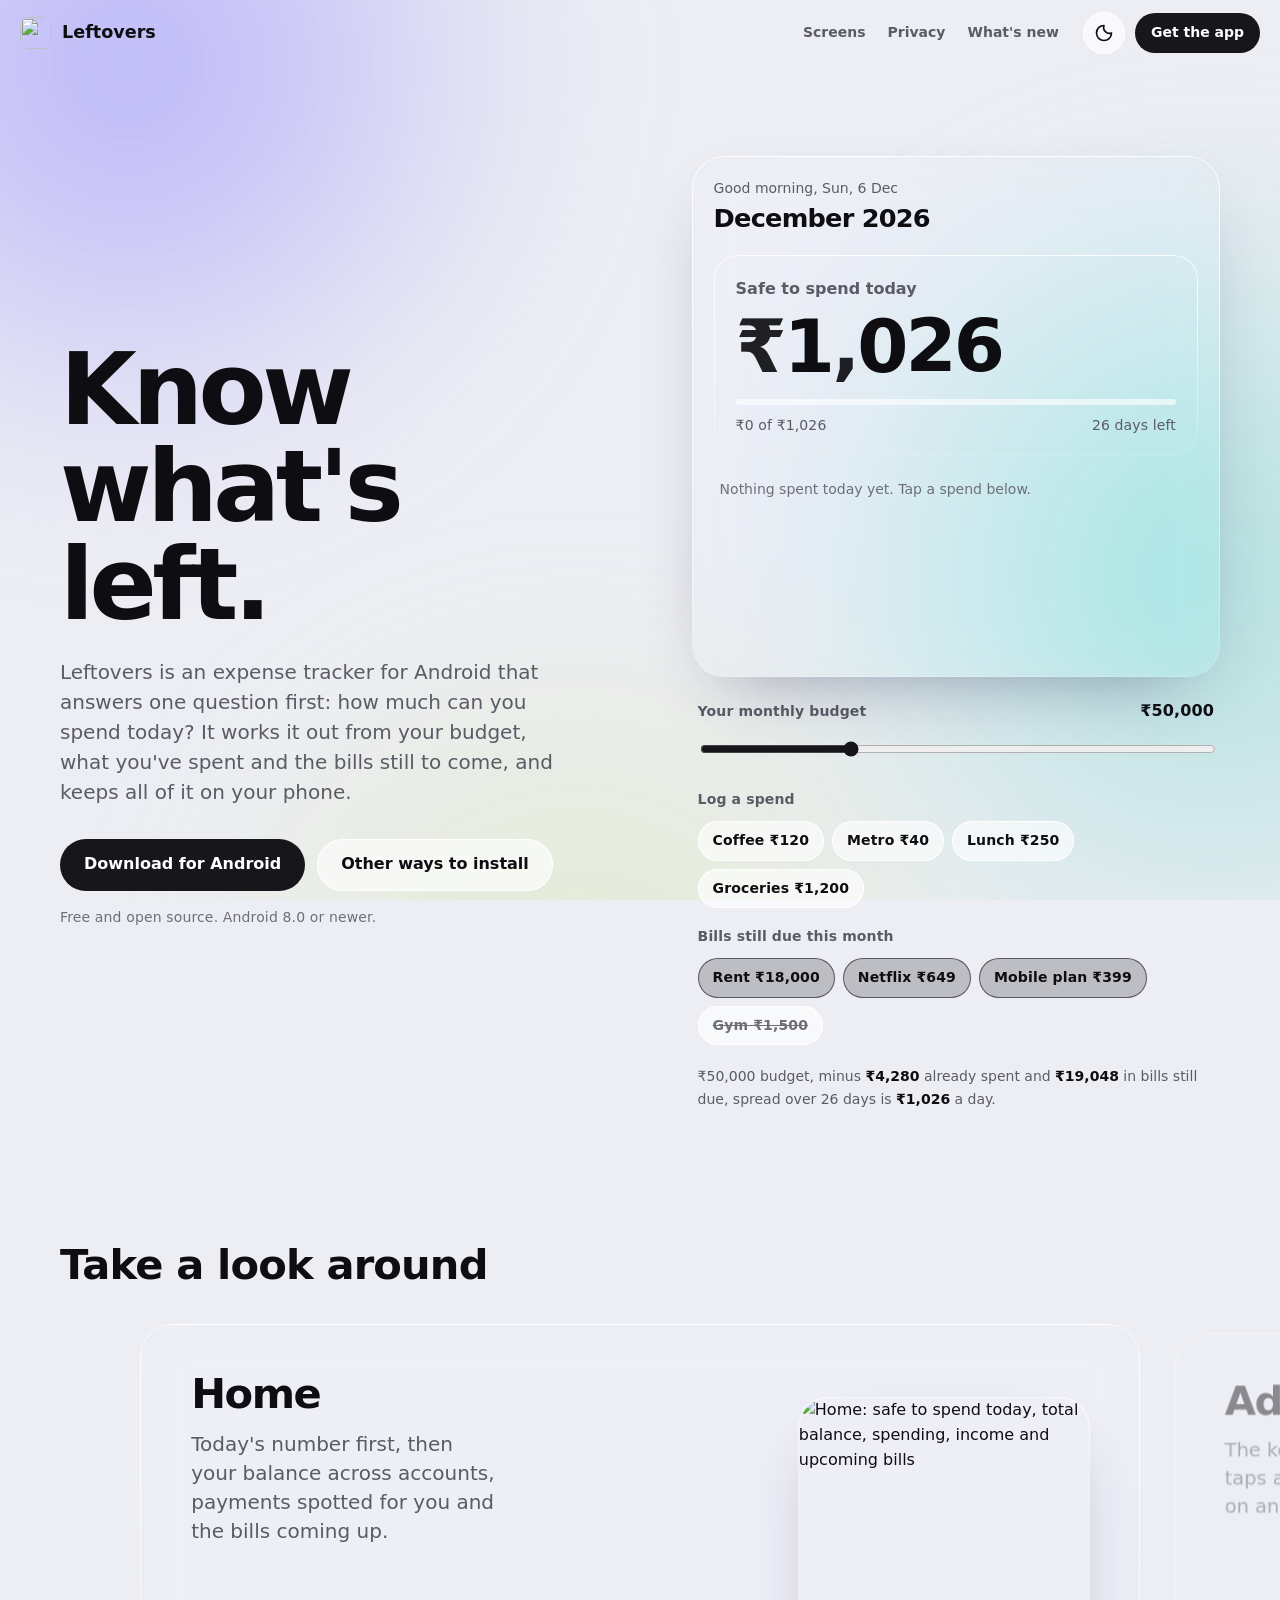
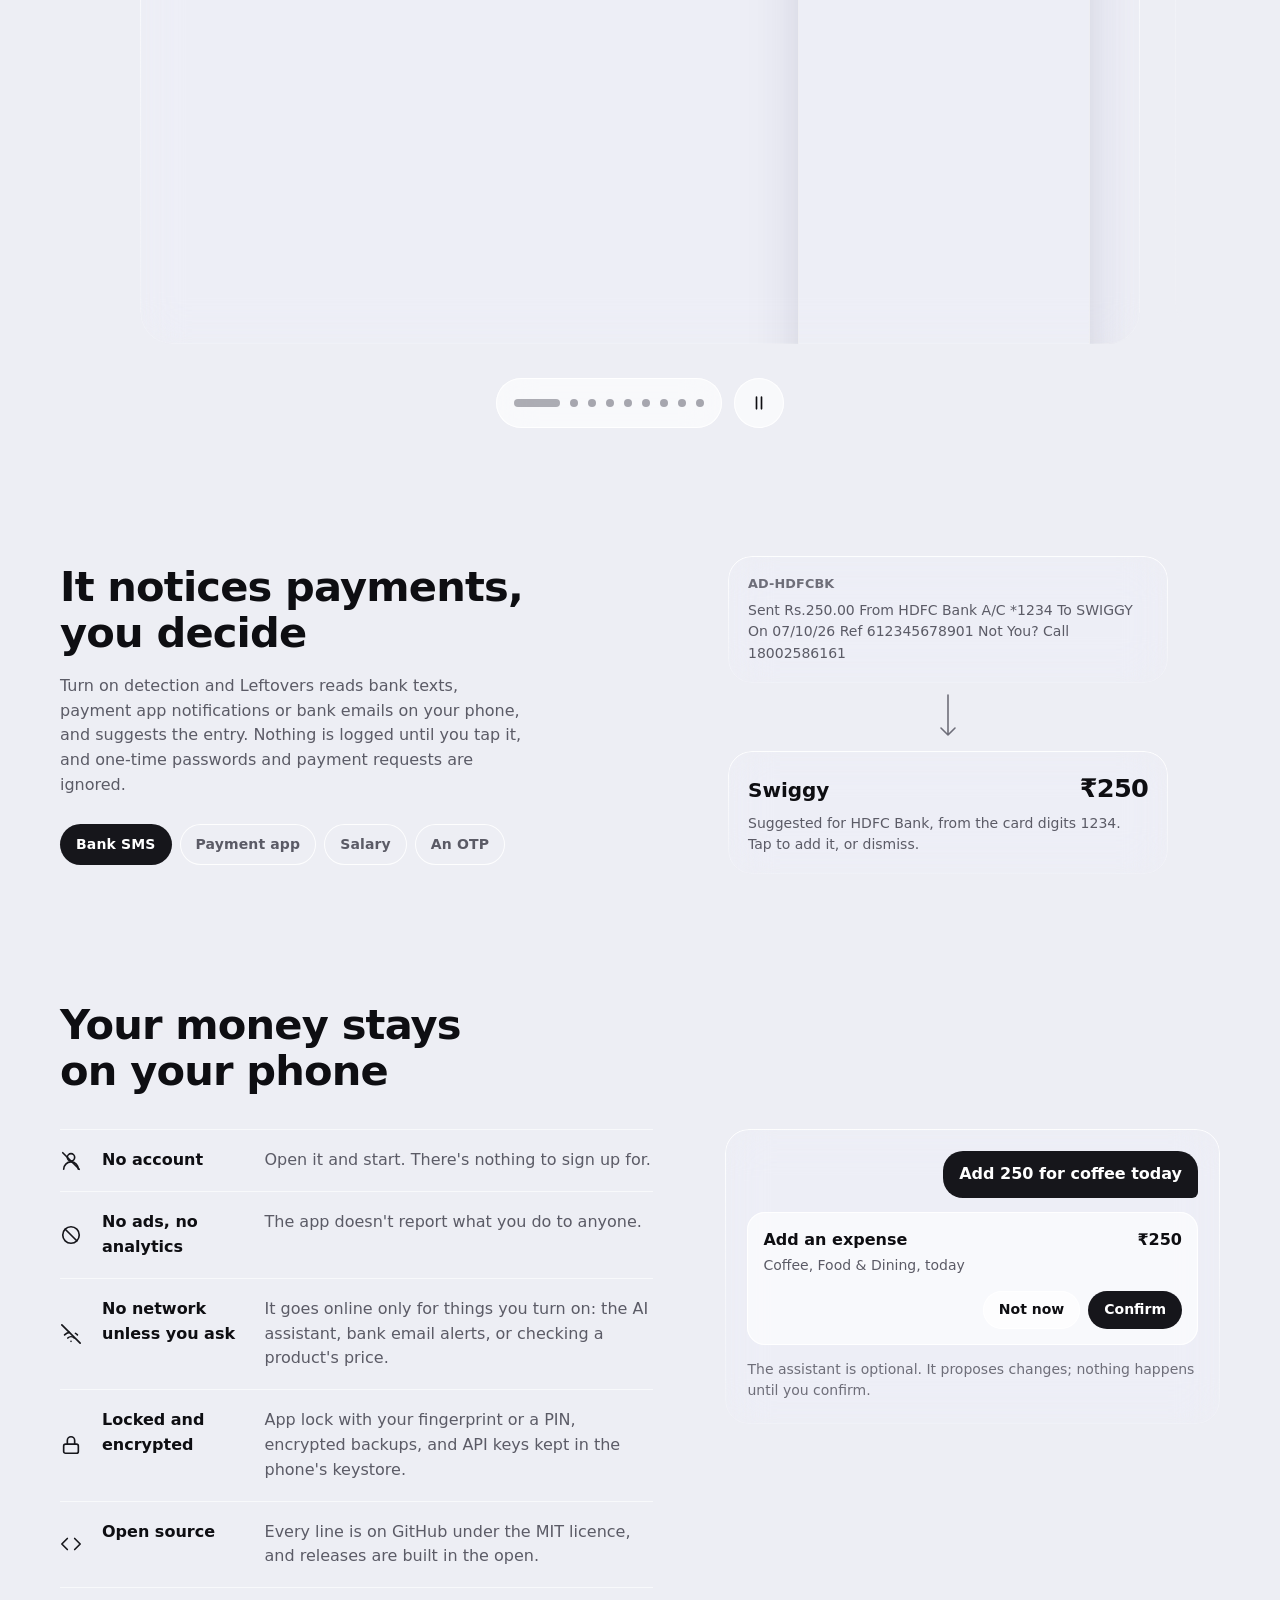
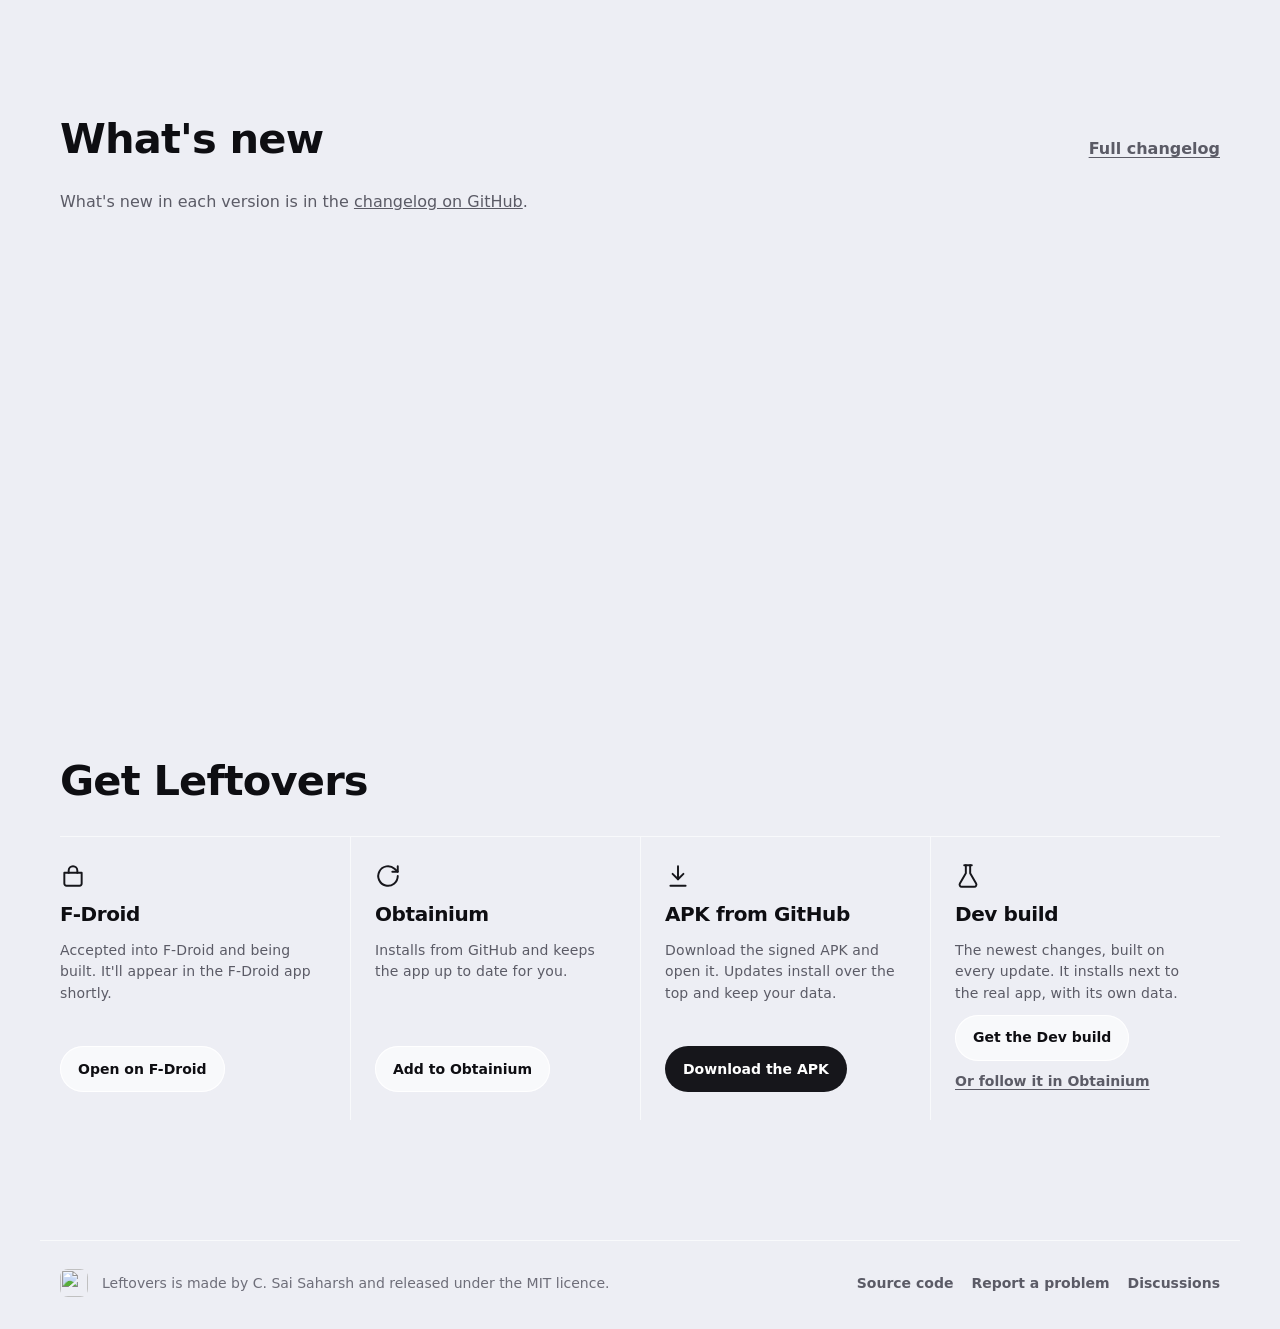
==== website/index.html @ 422804a6 "Website: a screens reel you drag directly, Obtainium link for the Dev build The reel follows the fin" ====
<!doctype html>
<html lang="en">
<head>
  <meta charset="utf-8">
  <meta name="viewport" content="width=device-width, initial-scale=1, viewport-fit=cover">
  <title>Leftovers — know what's left</title>
  <meta name="description" content="A fast, private expense tracker for Android. See what's safe to spend today, log a spend in two taps, and keep your money data on your phone.">
  <meta name="theme-color" content="#09090C" media="(prefers-color-scheme: dark)">
  <meta name="theme-color" content="#EDEEF4" media="(prefers-color-scheme: light)">
  <meta property="og:title" content="Leftovers — know what's left">
  <meta property="og:description" content="A fast, private expense tracker for Android. No account, no ads, open source.">
  <meta property="og:image" content="https://saisaharsh3.github.io/Leftovers/assets/social-preview.png">
  <meta property="og:url" content="https://saisaharsh3.github.io/Leftovers/">
  <meta name="twitter:card" content="summary_large_image">
  <link rel="icon" href="assets/icon.svg" type="image/svg+xml">
  <link rel="preload" href="assets/manrope.ttf" as="font" type="font/ttf" crossorigin>
  <link rel="stylesheet" href="style.css">
</head>
<body>
  <a class="skip" href="#main">Skip to content</a>
  <div class="aurora" aria-hidden="true"><i></i><i></i><i></i></div>

  <header class="top">
    <a class="brand" href="#top" aria-label="Leftovers home">
      <img src="assets/icon.svg" alt="" width="32" height="32">
      <span>Leftovers</span>
    </a>
    <nav aria-label="Sections">
      <a href="#screens">Screens</a>
      <a href="#private">Privacy</a>
      <a href="#new">What's new</a>
    </nav>
    <div class="top-actions">
      <button class="icon-btn" id="theme" type="button" aria-label="Switch between light and dark">
        <svg viewBox="0 0 24 24" aria-hidden="true"><path d="M12 3a9 9 0 1 0 9 9 7 7 0 0 1-9-9Z"/></svg>
      </button>
      <a class="btn small" href="#get">Get the app</a>
    </div>
  </header>

  <main id="main">
    <!-- The hero is the app's own Home number, live: tap spends and watch it move. -->
    <section class="hero" id="top">
      <div class="hero-copy">
        <h1>Know what's left.</h1>
        <p class="lede">Leftovers is an expense tracker for Android that answers one question first: how much can you spend today? It works it out from your budget, what you've spent and the bills still to come, and keeps all of it on your phone.</p>
        <div class="ctas">
          <a class="btn primary" id="apk" href="https://github.com/saisaharsh3/Leftovers/releases/latest">Download for Android</a>
          <a class="btn ghost" href="#get">Other ways to install</a>
        </div>
        <p class="fine" id="version-line">Free and open source. Android 8.0 or newer.</p>
      </div>

      <div class="demo" aria-label="Try the safe-to-spend number">
        <div class="phone glass strong">
          <div class="phone-head">
            <span id="greeting">Good evening</span>
            <strong id="month-name">October</strong>
          </div>
          <div class="today glass">
            <div class="today-label">Safe to spend today</div>
            <div class="odometer" id="safe" aria-live="polite" aria-atomic="true"></div>
            <div class="bar" role="presentation"><span id="bar-fill"></span></div>
            <div class="today-foot">
              <span id="spent-today">₹0 of ₹0</span>
              <span id="days-left">0 days left</span>
            </div>
          </div>
          <div class="log-area">
            <ul class="log" id="log" aria-label="Spent today"></ul>
            <p class="log-empty" id="log-empty">Nothing spent today yet. Tap a spend below.</p>
          </div>
        </div>

        <div class="controls">
          <div class="control">
            <div class="control-head">
              <label for="budget">Your monthly budget</label>
              <output id="budget-out" for="budget">₹50,000</output>
            </div>
            <input type="range" id="budget" min="10000" max="150000" step="1000" value="50000">
          </div>

          <div class="control">
            <div class="control-head"><span id="spend-label">Log a spend</span><button class="link" id="undo" type="button" hidden>Undo</button></div>
            <div class="chips" role="group" aria-labelledby="spend-label">
              <button type="button" class="chip" data-spend="120" data-note="Coffee">Coffee ₹120</button>
              <button type="button" class="chip" data-spend="40" data-note="Metro">Metro ₹40</button>
              <button type="button" class="chip" data-spend="250" data-note="Lunch">Lunch ₹250</button>
              <button type="button" class="chip" data-spend="1200" data-note="Groceries">Groceries ₹1,200</button>
            </div>
          </div>

          <div class="control">
            <div class="control-head"><span id="bills-label">Bills still due this month</span></div>
            <div class="chips" role="group" aria-labelledby="bills-label" id="bills"></div>
          </div>

          <p class="sum" id="sum"></p>
        </div>
      </div>
    </section>

    <section class="screens" id="screens" aria-labelledby="screens-title" aria-roledescription="carousel">
      <div class="section-head">
        <h2 id="screens-title">Take a look around</h2>
      </div>
      <div class="viewport" id="track" tabindex="0" aria-label="Screens from the app. Drag, or use the arrow keys.">
      <ol class="rail" id="rail">
        <li class="slide" id="slide-0" aria-roledescription="slide" aria-label="1 of 9: Home">
          <div class="slide-card glass">
            <div class="slide-copy"><h3>Home</h3><p>Today's number first, then your balance across accounts, payments spotted for you and the bills coming up.</p></div>
            <img class="shot" data-name="home" src="assets/home.jpg" alt="Home: safe to spend today, total balance, spending, income and upcoming bills" loading="eager" width="540" height="1200">
          </div>
        </li>
        <li class="slide" id="slide-1" aria-roledescription="slide" aria-label="2 of 9: Add">
          <div class="slide-card glass">
            <div class="slide-copy"><h3>Add</h3><p>The keypad opens first. Two taps and a spend is logged, on any day you forgot.</p></div>
            <img class="shot" data-name="add" src="assets/add.jpg" alt="Add: a keypad with categories and a date strip" loading="eager" width="540" height="1200">
          </div>
        </li>
        <li class="slide" id="slide-2" aria-roledescription="slide" aria-label="3 of 9: Insights">
          <div class="slide-card glass">
            <div class="slide-copy"><h3>Insights</h3><p>Touch any day's bar, see where the month is heading and what changed since last month.</p></div>
            <img class="shot" data-name="insights" src="assets/insights.jpg" alt="Insights: daily spending bars and comparison with last month" loading="lazy" width="540" height="1200">
          </div>
        </li>
        <li class="slide" id="slide-3" aria-roledescription="slide" aria-label="4 of 9: Plan">
          <div class="slide-card glass">
            <div class="slide-copy"><h3>Plan</h3><p>Your budget, the subscriptions it already knows about, and what to save each month for a goal.</p></div>
            <img class="shot" data-name="plan" src="assets/plan.jpg" alt="Plan: budget gauge, subscriptions and savings goals" loading="lazy" width="540" height="1200">
          </div>
        </li>
        <li class="slide" id="slide-4" aria-roledescription="slide" aria-label="5 of 9: Activity">
          <div class="slide-card glass">
            <div class="slide-copy"><h3>Activity</h3><p>A calendar of every day's spending. Tap a day to see it, or to add something you forgot.</p></div>
            <img class="shot" data-name="calendar" src="assets/calendar.jpg" alt="Activity calendar showing each day's spending" loading="lazy" width="540" height="1200">
          </div>
        </li>
        <li class="slide" id="slide-5" aria-roledescription="slide" aria-label="6 of 9: Search and filters">
          <div class="slide-card glass">
            <div class="slide-copy"><h3>Search and filters</h3><p>Find anything by note, amount, account, category or #tag, with a total for what you found.</p></div>
            <img class="shot" data-name="filters" src="assets/filters.jpg" alt="Filters for account, category and tags" loading="lazy" width="540" height="1200">
          </div>
        </li>
        <li class="slide" id="slide-6" aria-roledescription="slide" aria-label="7 of 9: Split a bill">
          <div class="slide-card glass">
            <div class="slide-copy"><h3>Split a bill</h3><p>Your share is your spending. What each friend owes goes to Money owed, from the account you paid with.</p></div>
            <img class="shot" data-name="lent-borrowed" src="assets/lent-borrowed.jpg" alt="Lent or borrowed: an amount split between friends" loading="lazy" width="540" height="1200">
          </div>
        </li>
        <li class="slide" id="slide-7" aria-roledescription="slide" aria-label="8 of 9: Money owed">
          <div class="slide-card glass">
            <div class="slide-copy"><h3>Money owed</h3><p>Who owes you and whom you owe, paid back in full or a bit at a time.</p></div>
            <img class="shot" data-name="money-owed" src="assets/money-owed.jpg" alt="Money owed: balances per person with Pay back" loading="lazy" width="540" height="1200">
          </div>
        </li>
        <li class="slide" id="slide-8" aria-roledescription="slide" aria-label="9 of 9: Assistant">
          <div class="slide-card glass">
            <div class="slide-copy"><h3>Assistant</h3><p>Optional. Ask about your money or tell it what to log, with your own AI key. Nothing changes until you confirm.</p></div>
            <img class="shot" data-name="assistant" src="assets/assistant.jpg" alt="The AI assistant" loading="lazy" width="540" height="1200">
          </div>
        </li>
      </ol>
      </div>
      <div class="player">
        <div class="dots" id="dots" role="group" aria-label="Choose a screen"></div>
        <button class="icon-btn play" id="play" type="button" aria-label="Pause">
          <svg class="i-pause" viewBox="0 0 24 24" aria-hidden="true"><path d="M9 5v14M15 5v14"/></svg>
          <svg class="i-play" viewBox="0 0 24 24" aria-hidden="true"><path d="M8 5.5v13l11-6.5z"/></svg>
          <svg class="i-replay" viewBox="0 0 24 24" aria-hidden="true"><path d="M3 12a9 9 0 1 0 3-6.7L3 8"/><path d="M3 3v5h5"/></svg>
        </button>
      </div>
    </section>

    <section class="notice" aria-labelledby="notice-title">
      <div class="notice-copy">
        <h2 id="notice-title">It notices payments, you decide</h2>
        <p>Turn on detection and Leftovers reads bank texts, payment app notifications or bank emails on your phone, and suggests the entry. Nothing is logged until you tap it, and one-time passwords and payment requests are ignored.</p>
        <div class="tabs" role="tablist" aria-label="Example messages">
          <button role="tab" type="button" aria-selected="true" data-msg="0">Bank SMS</button>
          <button role="tab" type="button" aria-selected="false" data-msg="1">Payment app</button>
          <button role="tab" type="button" aria-selected="false" data-msg="2">Salary</button>
          <button role="tab" type="button" aria-selected="false" data-msg="3">An OTP</button>
        </div>
      </div>
      <div class="notice-demo" role="tabpanel" aria-live="polite">
        <div class="message glass">
          <div class="message-from" id="msg-from">AD-HDFCBK</div>
          <p id="msg-text"></p>
        </div>
        <svg class="flow" viewBox="0 0 24 48" aria-hidden="true"><path d="M12 2v40m-7-7 7 7 7-7"/></svg>
        <div class="suggestion glass strong" id="suggestion"></div>
      </div>
    </section>

    <section class="private" id="private" aria-labelledby="private-title">
      <h2 id="private-title">Your money stays on your phone</h2>
      <div class="private-grid">
        <dl>
          <div><svg class="ico" viewBox="0 0 24 24" aria-hidden="true"><circle cx="12" cy="8" r="4"/><path d="M4 21a8 8 0 0 1 16 0"/><path d="m3 3 18 18"/></svg><dt>No account</dt><dd>Open it and start. There's nothing to sign up for.</dd></div>
          <div><svg class="ico" viewBox="0 0 24 24" aria-hidden="true"><circle cx="12" cy="12" r="9"/><path d="m5.7 5.7 12.6 12.6"/></svg><dt>No ads, no analytics</dt><dd>The app doesn't report what you do to anyone.</dd></div>
          <div><svg class="ico" viewBox="0 0 24 24" aria-hidden="true"><path d="M12 20h.01"/><path d="M8.5 16.4a5 5 0 0 1 7 0"/><path d="M5 12.9a10 10 0 0 1 5.2-2.7"/><path d="M19 12.9a10 10 0 0 0-2.1-1.6"/><path d="m2 2 20 20"/></svg><dt>No network unless you ask</dt><dd>It goes online only for things you turn on: the AI assistant, bank email alerts, or checking a product's price.</dd></div>
          <div><svg class="ico" viewBox="0 0 24 24" aria-hidden="true"><rect x="4" y="11" width="16" height="10" rx="2"/><path d="M8 11V7a4 4 0 0 1 8 0v4"/></svg><dt>Locked and encrypted</dt><dd>App lock with your fingerprint or a PIN, encrypted backups, and API keys kept in the phone's keystore.</dd></div>
          <div><svg class="ico" viewBox="0 0 24 24" aria-hidden="true"><path d="m16 18 6-6-6-6"/><path d="m8 6-6 6 6 6"/></svg><dt>Open source</dt><dd>Every line is on GitHub under the MIT licence, and releases are built in the open.</dd></div>
        </dl>
        <div class="chat glass" aria-label="Example of the AI assistant">
          <div class="bubble me">Add 250 for coffee today</div>
          <div class="change" id="change">
            <div class="change-top"><span>Add an expense</span><strong>₹250</strong></div>
            <div class="change-sub">Coffee, Food &amp; Dining, today</div>
            <div class="change-actions">
              <button type="button" class="btn tiny ghost" id="not-now">Not now</button>
              <button type="button" class="btn tiny primary" id="confirm">Confirm</button>
            </div>
          </div>
          <p class="chat-note">The assistant is optional. It proposes changes; nothing happens until you confirm.</p>
        </div>
      </div>
    </section>

    <section class="new" id="new" aria-labelledby="new-title">
      <div class="section-head">
        <h2 id="new-title">What's new</h2>
        <a class="link" href="https://github.com/saisaharsh3/Leftovers/blob/main/CHANGELOG.md">Full changelog</a>
      </div>
      <div id="changelog" class="changelog">
        <p class="muted">Loading the latest changes…</p>
      </div>
    </section>

    <section class="get" id="get" aria-labelledby="get-title">
      <h2 id="get-title">Get Leftovers</h2>
      <ul class="ways">
        <li class="glass">
          <svg class="ico" viewBox="0 0 24 24" aria-hidden="true"><path d="M4 9h16v10a2 2 0 0 1-2 2H6a2 2 0 0 1-2-2z"/><path d="M8 9V7a4 4 0 0 1 8 0v2"/></svg>
          <h3>F-Droid</h3>
          <p id="fdroid-text">Accepted into F-Droid and being built. It'll appear in the F-Droid app shortly.</p>
          <a class="btn ghost" href="https://f-droid.org/packages/com.leftovers.app/">Open on F-Droid</a>
        </li>
        <li class="glass">
          <svg class="ico" viewBox="0 0 24 24" aria-hidden="true"><path d="M21 12a9 9 0 1 1-3-6.7L21 8"/><path d="M21 3v5h-5"/></svg>
          <h3>Obtainium</h3>
          <p>Installs from GitHub and keeps the app up to date for you.</p>
          <a class="btn ghost" href="https://apps.obtainium.imranr.dev/redirect?r=obtainium://add/https://github.com/saisaharsh3/Leftovers">Add to Obtainium</a>
        </li>
        <li class="glass">
          <svg class="ico" viewBox="0 0 24 24" aria-hidden="true"><path d="M12 3v12"/><path d="m7 10 5 5 5-5"/><path d="M5 21h14"/></svg>
          <h3>APK from GitHub</h3>
          <p id="apk-text">Download the signed APK and open it. Updates install over the top and keep your data.</p>
          <a class="btn primary" id="apk2" href="https://github.com/saisaharsh3/Leftovers/releases/latest">Download the APK</a>
        </li>
        <li class="glass">
          <svg class="ico" viewBox="0 0 24 24" aria-hidden="true"><path d="M10 2v7.5L4.5 19a2 2 0 0 0 1.7 3h11.6a2 2 0 0 0 1.7-3L14 9.5V2"/><path d="M8.5 2h7"/></svg>
          <h3>Dev build</h3>
          <p>The newest changes, built on every update. It installs next to the real app, with its own data.</p>
          <div class="pair">
            <a class="btn ghost" href="https://github.com/saisaharsh3/Leftovers/releases/tag/dev-build">Get the Dev build</a>
            <a class="link" href="https://apps.obtainium.imranr.dev/redirect?r=obtainium%3A%2F%2Fapp%2F%257B%2522id%2522%253A%2522com.leftovers.app.dev%2522%252C%2522url%2522%253A%2522https%253A%252F%252Fgithub.com%252Fsaisaharsh3%252FLeftovers%2522%252C%2522author%2522%253A%2522saisaharsh3%2522%252C%2522name%2522%253A%2522Leftovers%2520Dev%2522%252C%2522preferredApkIndex%2522%253A0%252C%2522additionalSettings%2522%253A%2522%257B%255C%2522includePrereleases%255C%2522%253A%2520true%252C%2520%255C%2522fallbackToOlderReleases%255C%2522%253A%2520false%252C%2520%255C%2522filterReleaseTitlesByRegEx%255C%2522%253A%2520%255C%2522%255EDev%2520build%255C%2522%252C%2520%255C%2522filterReleaseNotesByRegEx%255C%2522%253A%2520%255C%2522%255C%2522%252C%2520%255C%2522verifyLatestTag%255C%2522%253A%2520false%252C%2520%255C%2522useLatestAssetDateAsReleaseDate%255C%2522%253A%2520true%252C%2520%255C%2522releaseTitleAsVersion%255C%2522%253A%2520false%252C%2520%255C%2522trackOnly%255C%2522%253A%2520false%252C%2520%255C%2522versionExtractionRegEx%255C%2522%253A%2520%255C%2522%255C%2522%252C%2520%255C%2522matchGroupToUse%255C%2522%253A%2520%255C%2522%255C%2522%252C%2520%255C%2522versionDetection%255C%2522%253A%2520false%252C%2520%255C%2522releaseDateAsVersion%255C%2522%253A%2520true%252C%2520%255C%2522apkFilterRegEx%255C%2522%253A%2520%255C%2522leftovers-dev%255C%255C%255C%255C.apk%255C%2522%252C%2520%255C%2522invertAPKFilter%255C%2522%253A%2520false%252C%2520%255C%2522autoApkFilterByArch%255C%2522%253A%2520true%252C%2520%255C%2522appName%255C%2522%253A%2520%255C%2522Leftovers%2520Dev%255C%2522%257D%2522%257D">Or follow it in Obtainium</a>
          </div>
        </li>
      </ul>
    </section>
  </main>

  <footer class="foot">
    <img src="assets/icon.svg" alt="" width="28" height="28">
    <p>Leftovers is made by C. Sai Saharsh and released under the MIT licence.</p>
    <nav aria-label="Project">
      <a href="https://github.com/saisaharsh3/Leftovers">Source code</a>
      <a href="https://github.com/saisaharsh3/Leftovers/issues/new/choose">Report a problem</a>
      <a href="https://github.com/saisaharsh3/Leftovers/discussions">Discussions</a>
    </nav>
  </footer>

  <script src="app.js" defer></script>
</body>
</html>
---- website/style.css ----
/* Leftovers: the app's own look. Glass over a slow aurora, Manrope everywhere, lime only for the one action. */

@font-face {
  font-family: "Manrope";
  src: url("assets/manrope.ttf") format("truetype");
  font-weight: 200 800;
  font-display: swap;
}

:root {
  --bg: #09090c;
  --text: #f5f5f7;
  --text-2: #a1a1aa;
  --text-3: #8e8e99;
  --accent: #cdf46f;
  --on-accent: #151a04;
  --positive: #7fd9a8;
  --warning: #f2c46d;
  --glass: rgba(255, 255, 255, 0.055);
  --glass-strong: rgba(255, 255, 255, 0.09);
  --rim-top: rgba(255, 255, 255, 0.14);
  --rim-bottom: rgba(255, 255, 255, 0.03);
  --aurora-a: #5048e5;
  --aurora-b: #0e9f9a;
  --aurora-c: #8bb82b;
  --aurora-alpha: 0.5;
  --header: rgba(14, 14, 19, 0.55);
  --shadow: 0 30px 80px -30px rgba(0, 0, 0, 0.7);
  color-scheme: dark;

  --step--1: 0.875rem;
  --step-0: 1rem;
  --step-1: 1.25rem;
  --step-2: 1.6rem;
  --step-3: clamp(2rem, 4vw, 2.6rem);
  --step-4: clamp(3rem, 8.5vw, 6.2rem);
  --radius-xl: 32px;
  --radius-l: 24px;
  --radius-m: 18px;
  --gutter: max(20px, env(safe-area-inset-left, 0px));
}

:root[data-theme="light"] {
  --bg: #edeef4;
  --text: #0e0e12;
  --text-2: #5b5b66;
  --text-3: #6e6e79;
  --accent: #16161b;
  --on-accent: #ffffff;
  --positive: #1f9d61;
  --warning: #a8770c;
  --glass: rgba(255, 255, 255, 0.4);
  --glass-strong: rgba(255, 255, 255, 0.62);
  --rim-top: rgba(255, 255, 255, 0.9);
  --rim-bottom: rgba(255, 255, 255, 0.2);
  --aurora-a: #8c82ff;
  --aurora-b: #5fd0c4;
  --aurora-c: #c4e35f;
  --aurora-alpha: 0.55;
  --header: rgba(237, 238, 244, 0.6);
  --shadow: 0 30px 70px -35px rgba(40, 40, 80, 0.45);
  color-scheme: light;
}

* { box-sizing: border-box; }

html { scroll-behavior: smooth; -webkit-text-size-adjust: 100%; }

body {
  transition: background-color .45s ease, color .45s ease;
  margin: 0;
  font-family: "Manrope", ui-sans-serif, system-ui, -apple-system, "Segoe UI", Roboto, sans-serif;
  font-size: var(--step-0);
  line-height: 1.55;
  color: var(--text);
  background: var(--bg);
  overflow-x: hidden;
  font-feature-settings: "tnum" 1;
}

img { max-width: 100%; display: block; }
a { color: inherit; }
h1, h2, h3 { margin: 0; font-weight: 700; letter-spacing: -0.02em; text-wrap: balance; }
h2 { font-size: var(--step-3); line-height: 1.1; }
h3 { font-size: var(--step-1); }
p { margin: 0; }

.skip {
  position: absolute; left: -999px; top: 8px; z-index: 50;
  background: var(--accent); color: var(--on-accent); padding: 10px 16px; border-radius: 999px;
}
.skip:focus { left: 12px; }

:focus-visible { outline: 2px solid var(--accent); outline-offset: 3px; border-radius: 10px; }

/* The app's aurora: three soft blobs drifting behind everything. */
.aurora { position: fixed; inset: 0; z-index: -1; overflow: hidden; pointer-events: none; }
.aurora i {
  position: absolute; width: 70vmax; height: 70vmax; border-radius: 50%;
  filter: blur(80px); opacity: var(--aurora-alpha);
  animation: drift 38s ease-in-out infinite alternate;
}
.aurora i:nth-child(1) { background: radial-gradient(closest-side, var(--aurora-a), transparent); left: -25vmax; top: -30vmax; }
.aurora i:nth-child(2) { background: radial-gradient(closest-side, var(--aurora-b), transparent); right: -30vmax; top: 10vmax; animation-delay: -12s; opacity: calc(var(--aurora-alpha) * 0.8); }
.aurora i:nth-child(3) { background: radial-gradient(closest-side, var(--aurora-c), transparent); left: 10vmax; bottom: -45vmax; animation-delay: -24s; opacity: calc(var(--aurora-alpha) * 0.45); }
@keyframes drift {
  to { transform: translate3d(6vmax, 4vmax, 0) scale(1.08); }
}

/* Glass: a panel a little brighter than what's behind it, lit at the top edge. */
.glass {
  position: relative;
  background: linear-gradient(180deg, color-mix(in srgb, var(--glass) 170%, transparent), var(--glass));
  border-radius: var(--radius-l);
  backdrop-filter: blur(22px) saturate(140%);
  -webkit-backdrop-filter: blur(22px) saturate(140%);
}
.glass::before {
  content: ""; position: absolute; inset: 0; border-radius: inherit; padding: 1px; pointer-events: none;
  background: linear-gradient(180deg, var(--rim-top), var(--rim-bottom));
  -webkit-mask: linear-gradient(#000 0 0) content-box, linear-gradient(#000 0 0);
  -webkit-mask-composite: xor; mask-composite: exclude;
}
.glass.strong { background: linear-gradient(180deg, color-mix(in srgb, var(--glass-strong) 150%, transparent), var(--glass-strong)); }

/* Header */
.top {
  position: sticky; top: 0; z-index: 20;
  display: flex; align-items: center; gap: 24px;
  padding: calc(12px + env(safe-area-inset-top, 0px)) var(--gutter) 12px;
  background: transparent;
  transition: background-color .3s ease, backdrop-filter .3s ease;
}
.top::after {
  content: ""; position: absolute; left: 0; right: 0; top: 100%; height: 18px; pointer-events: none;
  background: linear-gradient(var(--header), transparent); opacity: 0; transition: opacity .3s ease;
}
.top.scrolled { background: var(--header); backdrop-filter: blur(18px) saturate(150%); -webkit-backdrop-filter: blur(18px) saturate(150%); }
.top.scrolled::after { opacity: 1; }
.brand { display: flex; align-items: center; gap: 10px; text-decoration: none; font-weight: 700; font-size: 1.1rem; }
.brand img { border-radius: 9px; }
.top nav { display: flex; gap: 22px; margin-left: auto; }
.top nav a { text-decoration: none; color: var(--text-2); font-weight: 600; font-size: var(--step--1); }
.top nav a:hover { color: var(--text); }
.top-actions { display: flex; align-items: center; gap: 10px; }

.btn {
  display: inline-flex; align-items: center; justify-content: center; gap: 8px;
  min-height: 52px; padding: 0 24px; border-radius: 999px; border: 0;
  font: inherit; font-weight: 700; text-decoration: none; cursor: pointer;
  transition: transform .15s ease, background-color .2s ease;
}
.btn:active { transform: scale(0.97); transition-duration: .1s; }
.btn.primary { background: var(--accent); color: var(--on-accent); }
.btn.ghost { background: var(--glass-strong); color: var(--text); box-shadow: inset 0 0 0 1px var(--rim-top); }
.btn.ghost:hover { background: color-mix(in srgb, var(--glass-strong) 160%, transparent); }
.btn.small { min-height: 40px; padding: 0 16px; font-size: var(--step--1); background: var(--accent); color: var(--on-accent); }
.btn.tiny { min-height: 38px; padding: 0 16px; font-size: var(--step--1); }

.icon-btn {
  width: 42px; height: 42px; border-radius: 50%; border: 0; cursor: pointer;
  display: grid; place-items: center; color: var(--text);
  background: var(--glass-strong); box-shadow: inset 0 0 0 1px var(--rim-top);
}
.icon-btn svg { width: 20px; height: 20px; fill: none; stroke: currentColor; stroke-width: 2; stroke-linecap: round; stroke-linejoin: round; }
.icon-btn:active { transform: scale(0.94); }

.link { background: none; border: 0; padding: 0; font: inherit; font-weight: 600; color: var(--text-2); cursor: pointer; text-decoration: underline; text-underline-offset: 3px; }
.link:hover { color: var(--text); }
.muted { color: var(--text-2); }

main > section { padding: clamp(72px, 10vw, 128px) var(--gutter) 0; max-width: 1200px; margin: 0 auto; }
main > section:last-child { padding-bottom: clamp(72px, 10vw, 120px); }
.section-head { display: flex; align-items: end; justify-content: space-between; gap: 16px; margin-bottom: 28px; }

/* Hero */
.hero {
  display: grid; grid-template-columns: minmax(0, 1.05fr) minmax(0, 1fr); gap: clamp(32px, 6vw, 80px);
  align-items: center; padding-top: clamp(40px, 7vw, 96px) !important;
}
.hero h1 { font-size: var(--step-4); line-height: 0.98; letter-spacing: -0.045em; font-weight: 800; }
.lede { margin-top: 24px; font-size: var(--step-1); line-height: 1.5; color: var(--text-2); max-width: 40ch; }
.ctas { display: flex; flex-wrap: wrap; gap: 12px; margin-top: 32px; }
.fine { margin-top: 16px; color: var(--text-3); font-size: var(--step--1); }

.demo { display: grid; grid-template-columns: minmax(0, 1fr); gap: 18px; }
.phone { padding: 22px; border-radius: var(--radius-xl); box-shadow: var(--shadow); }
.phone-head { display: flex; flex-direction: column; margin-bottom: 16px; }
.phone-head span { color: var(--text-2); font-size: var(--step--1); }
.phone-head strong { font-size: var(--step-2); letter-spacing: -0.03em; }
.today { padding: 22px 22px 18px; }
.today-label { color: var(--text-2); font-weight: 600; }
.today-foot { display: flex; justify-content: space-between; margin-top: 10px; color: var(--text-2); font-size: var(--step--1); }

/* The rolling number, digit by digit like the app's. */
.odometer {
  display: flex; align-items: baseline; height: 1.05em; overflow: hidden;
  font-size: clamp(3.2rem, 7.5vw, 4.6rem); font-weight: 800; letter-spacing: -0.04em; line-height: 1.05;
  margin: 6px 0 14px; transition: color .3s ease;
}
.odometer.over { color: var(--warning); }
.odometer .col { display: inline-block; height: 1.05em; overflow: hidden; }
.odometer .reel { display: flex; flex-direction: column; transition: transform .7s cubic-bezier(.2, .9, .25, 1.06); }
.odometer .reel span, .odometer .sym { height: 1.05em; display: block; }
.odometer .sym { opacity: .92; }

.bar { height: 6px; border-radius: 99px; background: var(--glass-strong); overflow: hidden; }
.bar span { display: block; height: 100%; width: 0; background: var(--accent); border-radius: inherit; transition: width .5s ease, background-color .3s; }
.bar span.over { background: var(--warning); }

/* Room for the last three spends, so the card doesn't grow and nothing on the page moves while you tap. */
.log-area { height: 186px; margin-top: 14px; overflow: hidden; }
.log { list-style: none; margin: 0; padding: 0; display: grid; gap: 2px; }
.log li {
  display: flex; justify-content: space-between; align-items: center; padding: 10px 6px;
  border-bottom: 1px solid var(--glass-strong); animation: land .35s ease both;
}
.log li:last-child { border-bottom: 0; }
.log li span:first-child { font-weight: 600; }
.log li small { display: block; color: var(--text-3); font-size: .8rem; font-weight: 500; }
@keyframes land { from { opacity: 0; transform: translateY(-6px); } }
.log-empty { padding: 10px 6px; color: var(--text-3); font-size: var(--step--1); }

.controls { display: grid; gap: 18px; padding: 4px 6px; }
.control-head { display: flex; justify-content: space-between; align-items: baseline; margin-bottom: 10px; font-weight: 600; font-size: var(--step--1); color: var(--text-2); }
.control-head output { color: var(--text); font-weight: 700; font-size: var(--step-0); }
.chips { display: flex; flex-wrap: wrap; gap: 8px; }
.chip {
  border: 0; cursor: pointer; font: inherit; font-weight: 600; font-size: var(--step--1);
  padding: 9px 15px; border-radius: 999px; color: var(--text);
  background: var(--glass-strong); box-shadow: inset 0 0 0 1px var(--rim-top);
  transition: transform .12s ease, background-color .2s;
}
.chip:active { transform: scale(0.94); }
.chip[aria-pressed="true"] { background: color-mix(in srgb, var(--accent) 22%, transparent); box-shadow: inset 0 0 0 1px color-mix(in srgb, var(--accent) 60%, transparent); }
.chip[aria-pressed="false"] { color: var(--text-3); text-decoration: line-through; text-decoration-thickness: 1px; }

input[type="range"] { width: 100%; accent-color: var(--accent); height: 28px; }

.sum { font-size: var(--step--1); color: var(--text-2); line-height: 1.6; padding-top: 2px; }
.sum b { color: var(--text); font-weight: 700; }

/* Screens: one large slide at a time, the next ones peeking in, moving on by itself like a highlights reel. */
.screens { max-width: none !important; padding-left: 0 !important; padding-right: 0 !important; }
.screens .section-head { max-width: 1200px; margin: 0 auto 28px; padding: 0 var(--gutter); }
/* The reel is moved by hand or by a spring, never by the browser's own scrolling, so it follows the finger 1:1,
   carries a flick's speed and can be caught mid-way. Vertical swipes still scroll the page (touch-action: pan-y). */
.viewport { overflow: hidden; touch-action: pan-y; padding: 8px 0; cursor: grab; user-select: none; -webkit-user-select: none; }
.viewport.dragging { cursor: grabbing; }
.viewport:focus-visible { outline-offset: -4px; }
.rail {
  --slide: min(1000px, calc(100vw - 2 * var(--gutter) - 48px));
  list-style: none; margin: 0; padding: 0; display: flex; gap: 20px; will-change: transform;
}
/* --d is how far a slide is from the centre, 0 to 1, set every frame: the neighbours dim and settle back as they move. */
.slide { flex: 0 0 var(--slide); --d: 0; opacity: calc(1 - .55 * var(--d)); transform: scale(calc(1 - .03 * var(--d))); }
.slide-card {
  height: clamp(460px, 62vw, 620px); border-radius: var(--radius-xl); overflow: hidden;
  display: grid; grid-template-columns: minmax(0, 1fr) auto; align-items: end; gap: 24px;
  padding: clamp(28px, 4vw, 48px) clamp(28px, 4vw, 56px) 0;
}
.slide-copy { align-self: start; max-width: 30ch; }
.slide-copy h3 { font-size: var(--step-3); line-height: 1.05; letter-spacing: -0.035em; }
.slide-copy p { margin-top: 14px; color: var(--text-2); font-size: var(--step-1); line-height: 1.45; }
.shot {
  width: clamp(220px, 26vw, 290px); height: auto; aspect-ratio: 540 / 1200;
  border-radius: 30px 30px 0 0; box-shadow: var(--shadow), 0 0 0 1px var(--rim-top);
  transform: translateY(calc(4% + 5% * var(--d))); transition: opacity .25s ease;
  -webkit-user-drag: none; pointer-events: none;
}

.player { display: flex; justify-content: center; align-items: center; gap: 12px; margin-top: 26px; padding: 0 var(--gutter); }
.dots {
  display: flex; align-items: center; gap: 10px; padding: 0 18px; height: 50px; border-radius: 999px;
  background: var(--glass-strong); box-shadow: inset 0 0 0 1px var(--rim-top);
  backdrop-filter: blur(18px); -webkit-backdrop-filter: blur(18px);
}
.dot {
  position: relative; width: 8px; height: 8px; padding: 0; border: 0; border-radius: 99px; cursor: pointer;
  background: var(--text-3); opacity: .6; overflow: hidden; transition: width .35s ease, opacity .3s ease;
}
.dot::before { content: ""; position: absolute; inset: -12px -4px; }
.dot:hover { opacity: 1; }
.dot:active { transform: scale(.85); }
.dot.active { width: 46px; opacity: 1; background: color-mix(in srgb, var(--text-3) 55%, transparent); }
.dot .fill { position: absolute; inset: 0 auto 0 0; width: 0; background: var(--text); border-radius: inherit; }
.play { width: 50px; height: 50px; }
.play svg { display: none; }
.play[data-state="playing"] .i-pause, .play[data-state="paused"] .i-play, .play[data-state="ended"] .i-replay { display: block; }
.play .i-play { fill: currentColor; stroke: none; }

/* Payments it notices */
.notice { display: grid; grid-template-columns: minmax(0, 1fr) minmax(0, 1fr); gap: clamp(32px, 6vw, 72px); align-items: center; }
.notice-copy p { margin-top: 18px; color: var(--text-2); max-width: 46ch; }
.tabs { display: flex; flex-wrap: wrap; gap: 8px; margin-top: 26px; }
.tabs button {
  border: 0; font: inherit; font-weight: 600; font-size: var(--step--1); cursor: pointer;
  padding: 10px 16px; border-radius: 999px; color: var(--text-2); background: transparent; box-shadow: inset 0 0 0 1px var(--rim-top);
}
.tabs button[aria-selected="true"] { background: var(--accent); color: var(--on-accent); box-shadow: none; }
.notice-demo { display: grid; justify-items: center; gap: 10px; }
.message, .suggestion { width: 100%; max-width: 440px; padding: 18px 20px; }
.message-from { font-size: .8rem; font-weight: 700; color: var(--text-3); margin-bottom: 6px; }
.message p { color: var(--text-2); font-size: var(--step--1); line-height: 1.55; }
.flow { width: 24px; height: 48px; fill: none; stroke: var(--text-3); stroke-width: 1.6; stroke-linecap: round; stroke-linejoin: round; }
.suggestion { animation: pop .4s cubic-bezier(.2, .9, .3, 1.2) both; }
.suggestion .s-top { display: flex; justify-content: space-between; align-items: baseline; gap: 12px; }
.suggestion .s-who { font-weight: 700; font-size: var(--step-1); }
.suggestion .s-amt { font-weight: 800; font-size: var(--step-2); letter-spacing: -0.03em; }
.suggestion .s-amt.in { color: var(--positive); }
.suggestion .s-sub { color: var(--text-2); font-size: var(--step--1); margin-top: 4px; }
.suggestion .s-skip { color: var(--text-2); }
.suggestion .s-skip strong { color: var(--text); display: block; font-size: var(--step-1); margin-bottom: 4px; }
@keyframes pop { from { opacity: 0; transform: scale(.94) translateY(6px); } }

/* Privacy */
.private h2 { max-width: 16ch; }
.private-grid { display: grid; grid-template-columns: minmax(0, 1.2fr) minmax(0, 1fr); gap: clamp(32px, 6vw, 72px); margin-top: 36px; align-items: start; }
.private dl { margin: 0; display: grid; gap: 0; }
.private dl div { padding: 18px 0; border-top: 1px solid var(--glass-strong); display: grid; grid-template-columns: minmax(0, 14ch) minmax(0, 1fr); gap: 20px; }
.private dl div:last-child { border-bottom: 1px solid var(--glass-strong); }
.private dt { font-weight: 700; }
.ico { width: 22px; height: 22px; fill: none; stroke: currentColor; stroke-width: 1.8; stroke-linecap: round; stroke-linejoin: round; }
.private dl div { grid-template-columns: 22px minmax(0, 14ch) minmax(0, 1fr); align-items: baseline; }
.private dl .ico { color: var(--accent); align-self: center; }
.ways .ico { color: var(--accent); width: 26px; height: 26px; }
.private dd { margin: 0; color: var(--text-2); }

.chat { padding: 22px; display: grid; gap: 14px; }
.bubble.me { justify-self: end; background: var(--accent); color: var(--on-accent); font-weight: 600; padding: 11px 16px; border-radius: 20px 20px 6px 20px; }
.change { background: var(--glass-strong); border-radius: var(--radius-m); padding: 16px; box-shadow: inset 0 0 0 1px var(--rim-top); transition: opacity .3s; }
.change-top { display: flex; justify-content: space-between; font-weight: 700; }
.change-sub { color: var(--text-2); font-size: var(--step--1); margin-top: 2px; }
.change-actions { display: flex; gap: 8px; justify-content: end; margin-top: 14px; }
.change.done .change-actions { display: none; }
.change .result { margin-top: 12px; font-weight: 600; color: var(--positive); font-size: var(--step--1); }
.chat-note { color: var(--text-3); font-size: var(--step--1); }

/* What's new */
.changelog { display: grid; gap: 10px; align-content: start; min-height: 440px; }
@media (max-width: 640px) { .changelog { min-height: 620px; } }
.release { border-top: 1px solid var(--glass-strong); }
.release:last-child { border-bottom: 1px solid var(--glass-strong); }
.release summary {
  list-style: none; cursor: pointer; display: flex; justify-content: space-between; align-items: baseline; gap: 16px;
  padding: 18px 2px; font-weight: 700; font-size: var(--step-1);
}
.release summary::-webkit-details-marker { display: none; }
.release summary small { color: var(--text-3); font-weight: 600; font-size: var(--step--1); }
.release summary::after { content: "+"; color: var(--text-3); font-weight: 500; font-size: 1.4rem; line-height: 1; margin-left: auto; padding-left: 12px; }
.release[open] summary::after { content: "−"; }
.release ul { margin: 0 0 22px; padding-left: 1.1em; display: grid; gap: 8px; color: var(--text-2); max-width: 75ch; }
.release li::marker { color: var(--text-3); }
.release code { font-size: .92em; background: var(--glass-strong); padding: 1px 6px; border-radius: 6px; }

/* Install */
.pair { display: flex; flex-wrap: wrap; align-items: center; gap: 10px 16px; }
.pair .link { font-size: var(--step--1); }
.ways { list-style: none; padding: 0; margin: 32px 0 0; display: grid; grid-template-columns: repeat(4, minmax(0, 1fr)); gap: 0; border-top: 1px solid var(--glass-strong); }
.ways li { padding: 26px 24px 28px 0; display: flex; flex-direction: column; gap: 10px; }
.ways li.glass { background: none; backdrop-filter: none; -webkit-backdrop-filter: none; border-radius: 0; }
.ways li.glass::before { display: none; }
.ways li + li { padding-left: 24px; border-left: 1px solid var(--glass-strong); }
.ways p { color: var(--text-2); font-size: var(--step--1); flex: 1; }
.ways .btn { align-self: start; min-height: 46px; padding: 0 18px; font-size: var(--step--1); }

.foot {
  display: flex; align-items: center; gap: 14px; flex-wrap: wrap;
  max-width: 1200px; margin: 0 auto; padding: 28px var(--gutter) calc(32px + env(safe-area-inset-bottom, 0px));
  border-top: 1px solid var(--glass-strong); color: var(--text-3); font-size: var(--step--1);
}
.foot img { border-radius: 8px; }
.foot nav { display: flex; gap: 18px; margin-left: auto; flex-wrap: wrap; }
.foot a { color: var(--text-2); text-decoration: none; font-weight: 600; }
.foot a:hover { color: var(--text); }

@media (max-width: 960px) {
  .hero, .notice, .private-grid { grid-template-columns: minmax(0, 1fr); }
  .lede { max-width: 46ch; }
  .ways { grid-template-columns: repeat(2, minmax(0, 1fr)); }
  .ways li:nth-child(3) { padding-left: 0; border-left: 0; }
  .ways li:nth-child(n+3) { border-top: 1px solid var(--glass-strong); }
}

@media (max-width: 640px) {
  /* Phones: the headline big, the demo and the install options as glass panels like the app's cards. */
  main > section { padding-top: 64px; }
  .hero { padding-top: 28px !important; gap: 28px; }
  .hero h1 { font-size: clamp(3.1rem, 15.5vw, 4.4rem); line-height: .95; }
  .lede { font-size: var(--step-0); margin-top: 18px; }
  .ctas { display: grid; grid-template-columns: minmax(0, 1fr); gap: 10px; margin-top: 24px; }
  .ctas .btn { width: 100%; }
  .phone { padding: 18px; }
  .log-area { height: 150px; }
  .controls { padding: 18px; border-radius: var(--radius-l); background: linear-gradient(180deg, color-mix(in srgb, var(--glass) 170%, transparent), var(--glass)); box-shadow: inset 0 0 0 1px var(--rim-bottom); }
  .tabs { flex-wrap: nowrap; overflow-x: auto; margin: 22px calc(-1 * var(--gutter)) 0; padding: 0 var(--gutter); scrollbar-width: none; }
  .tabs::-webkit-scrollbar { display: none; }
  .tabs button { flex: none; }
  .private dl div { grid-template-columns: 22px minmax(0, 1fr); column-gap: 14px; row-gap: 2px; }
  .private dl dd { grid-column: 2; }
  .ways { grid-template-columns: repeat(2, minmax(0, 1fr)) !important; gap: 12px; border-top: 0; }
  .ways li.glass, .ways li.glass + li.glass {
    padding: 18px; border: 0; border-radius: var(--radius-l);
    background: linear-gradient(180deg, color-mix(in srgb, var(--glass) 170%, transparent), var(--glass));
    backdrop-filter: blur(22px) saturate(140%); -webkit-backdrop-filter: blur(22px) saturate(140%);
  }
  .ways li.glass::before { display: block; }
  .ways h3 { font-size: var(--step-0); }
  .ways .btn { align-self: stretch; width: 100%; padding: 0 10px; }
  .top nav { display: none; }
  .top-actions { margin-left: auto; }
  .foot nav { margin-left: 0; }
  .slide-card { grid-template-columns: minmax(0, 1fr); align-items: start; justify-items: center; height: 640px; padding: 28px 24px 0; gap: 18px; }
  .slide-copy { justify-self: start; }
  .slide-copy p { font-size: var(--step-0); }
  .shot { width: min(250px, 66vw); }
}

@media (prefers-reduced-motion: reduce) {
  html { scroll-behavior: auto; }
  *, *::before, *::after { animation: none !important; transition: none !important; }
}

/* Small text reads better a touch looser; large text is already tightened where it's set. */
.fine, .control-head, .chip, .tabs button, .message-from, .today-foot, .dot, .ways p, .gallery p { letter-spacing: .01em; }

@media (prefers-reduced-transparency: reduce) {
  .glass, .glass.strong, .top.scrolled, .dots, .controls { backdrop-filter: none !important; -webkit-backdrop-filter: none !important; }
  .glass, .glass.strong { background: color-mix(in srgb, var(--bg) 88%, var(--text) 12%); }
  .top.scrolled { background: var(--bg); }
  .aurora { display: none; }
}
@media (prefers-contrast: more) {
  .glass::before { background: var(--text-3); }
  .chip, .tabs button, .btn.ghost, .icon-btn { box-shadow: inset 0 0 0 1.5px var(--text-2); }
  .muted, .lede, .fine { color: var(--text); }
}
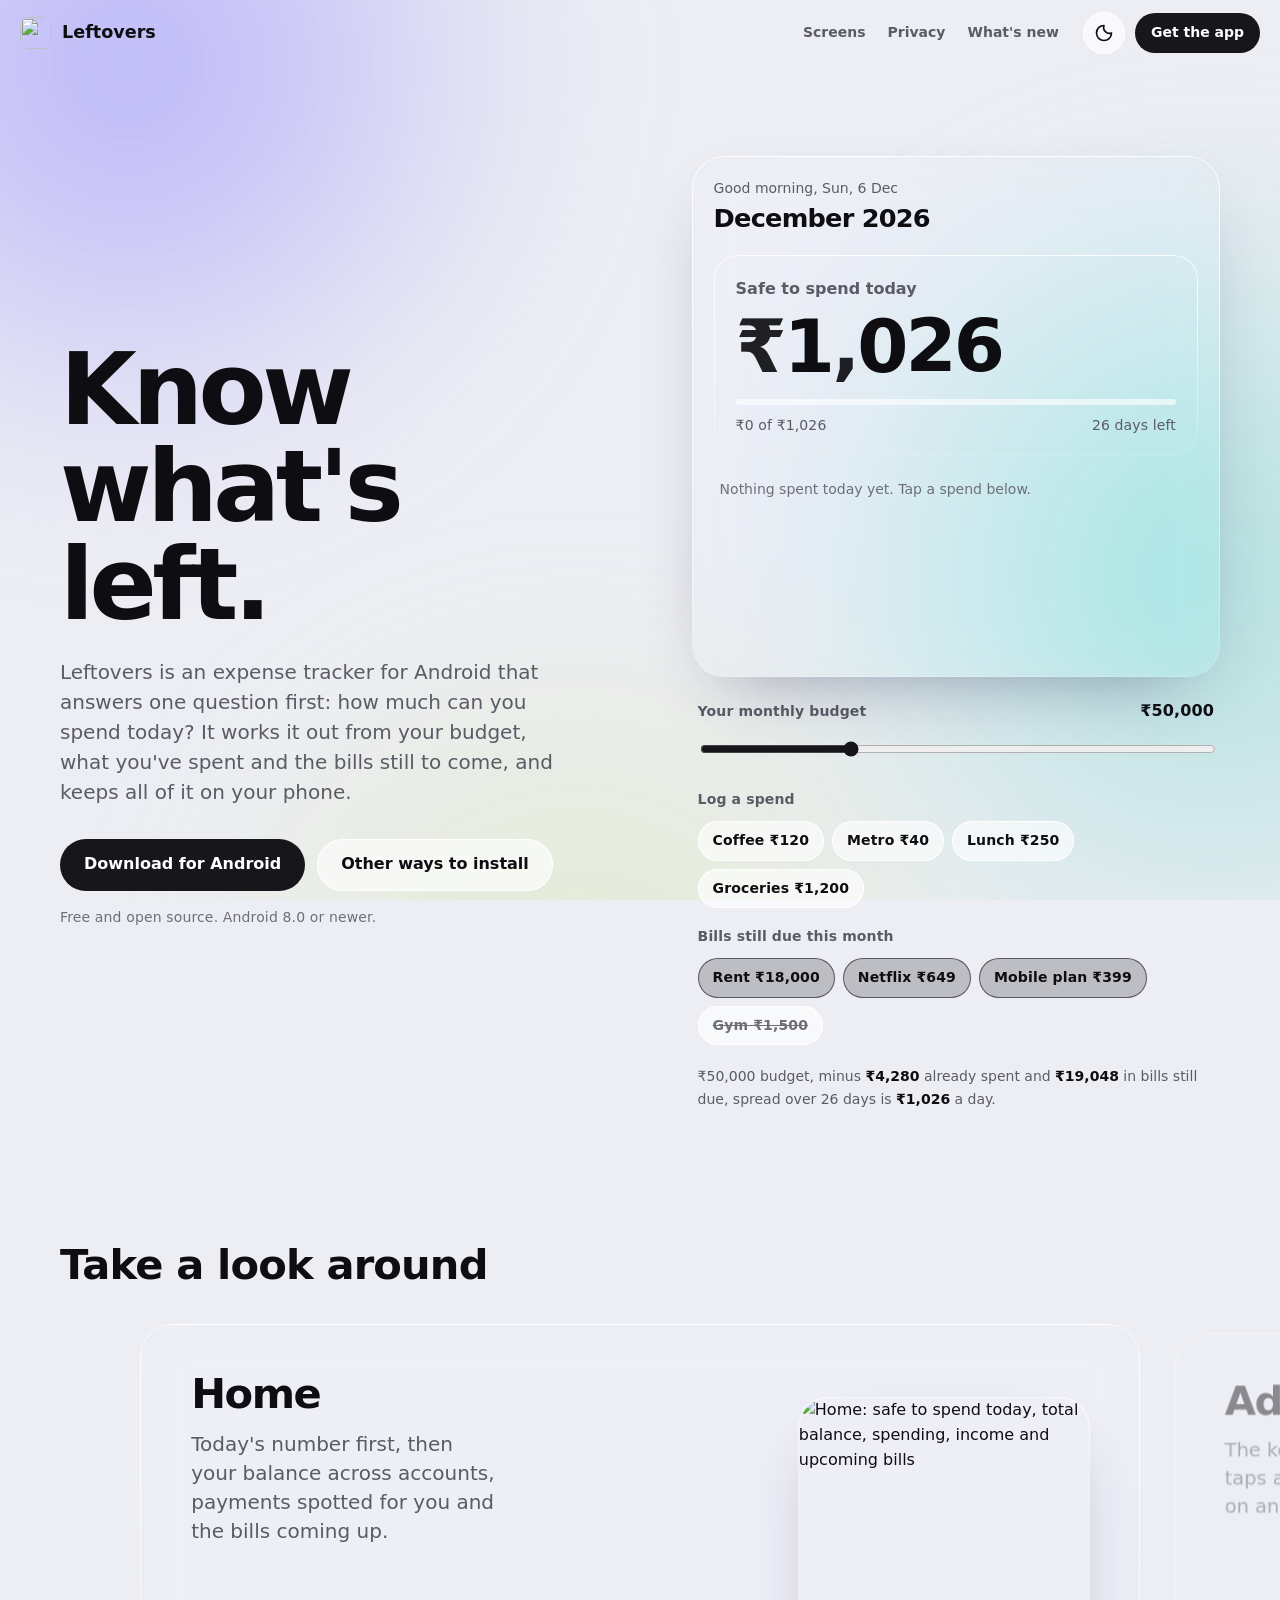
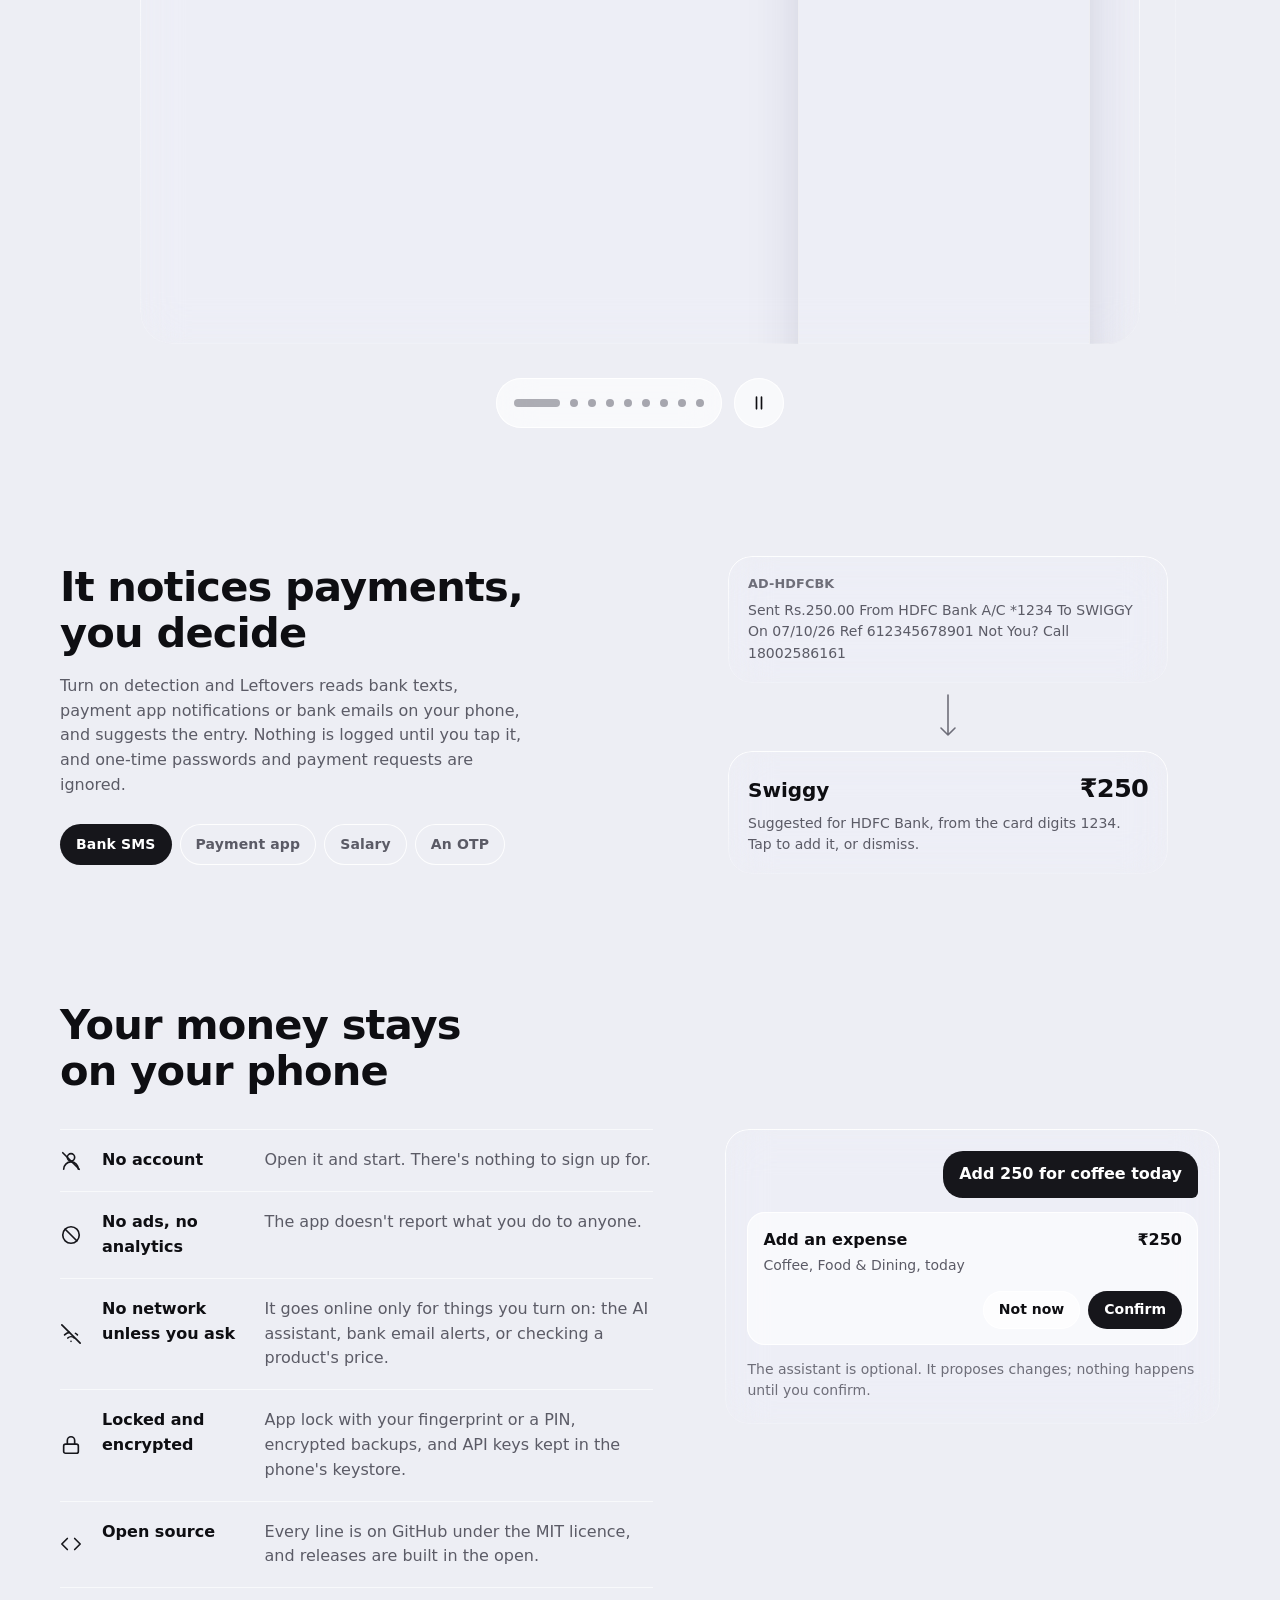
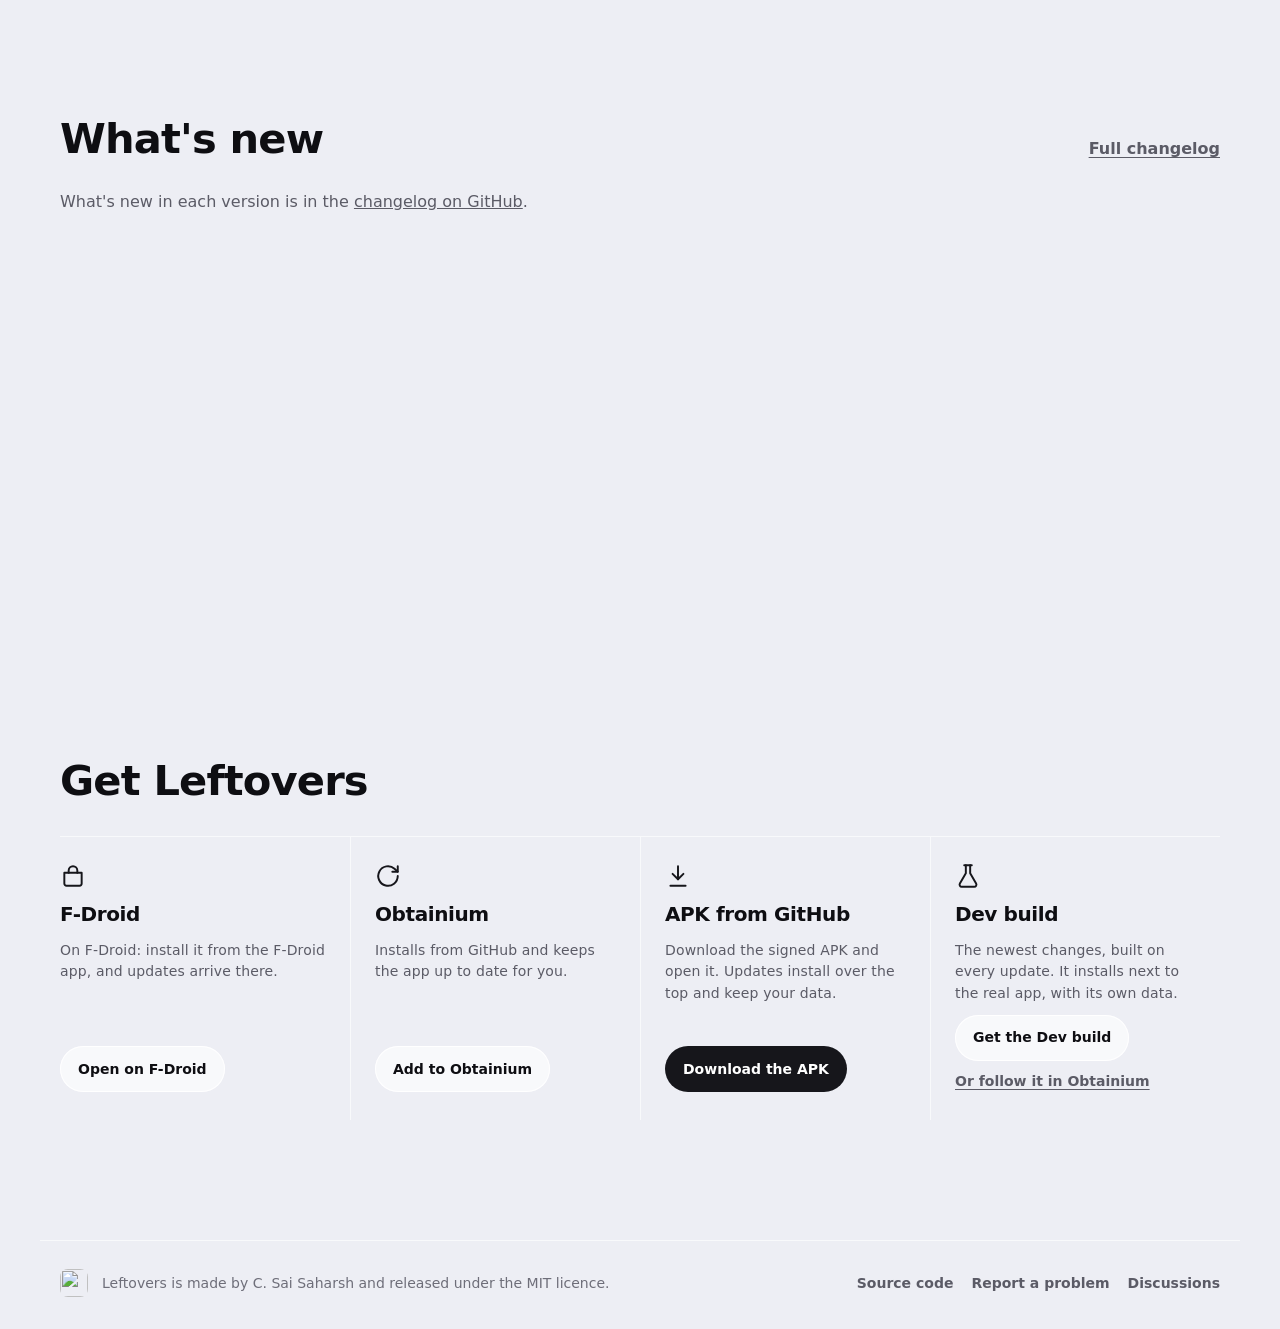
==== commit 30143b09: "1.8.0: liquid glass tab bar on Android 13 and newer, F-Droid badge and install notes, release notes" ====
--- a/website/index.html
+++ b/website/index.html
@@ -235,7 +235,7 @@
         <li class="glass">
           <svg class="ico" viewBox="0 0 24 24" aria-hidden="true"><path d="M4 9h16v10a2 2 0 0 1-2 2H6a2 2 0 0 1-2-2z"/><path d="M8 9V7a4 4 0 0 1 8 0v2"/></svg>
           <h3>F-Droid</h3>
-          <p id="fdroid-text">Accepted into F-Droid and being built. It'll appear in the F-Droid app shortly.</p>
+          <p id="fdroid-text">On F-Droid: install it from the F-Droid app, and updates arrive there.</p>
           <a class="btn ghost" href="https://f-droid.org/packages/com.leftovers.app/">Open on F-Droid</a>
         </li>
         <li class="glass">
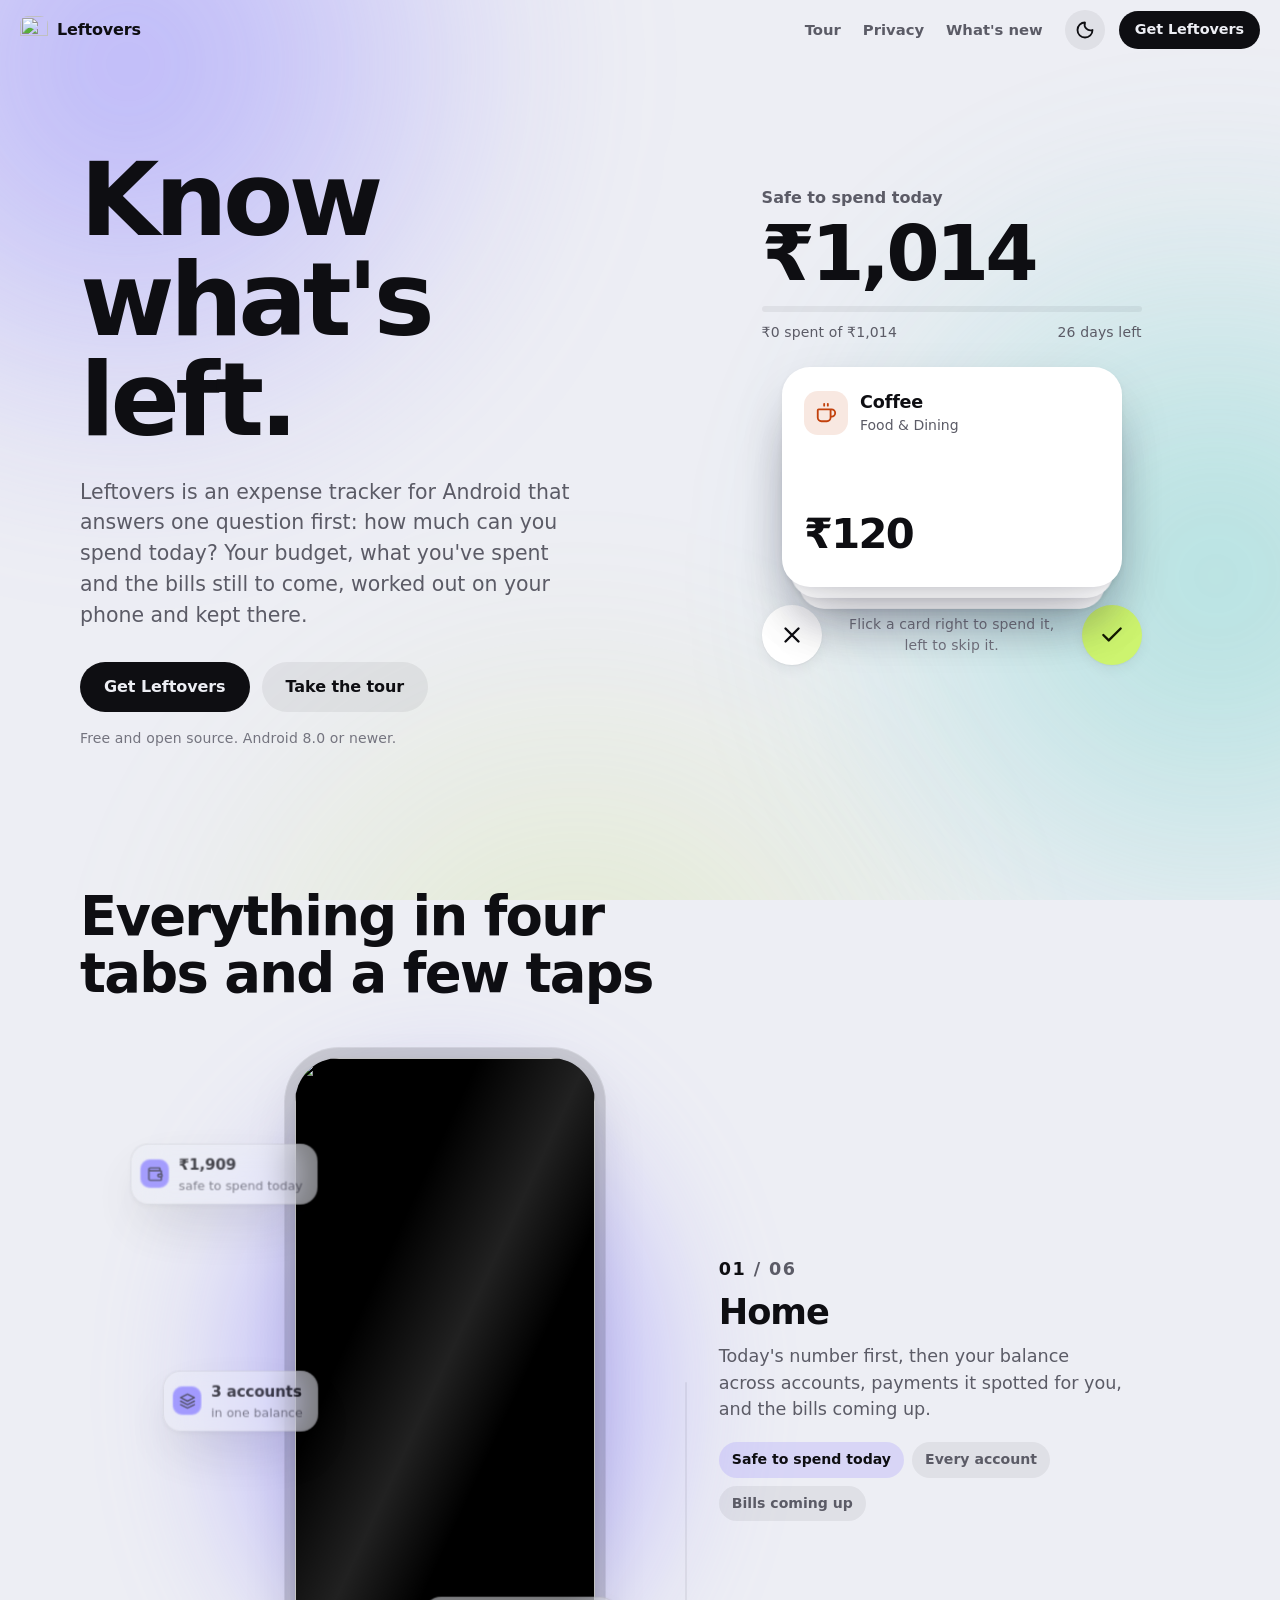
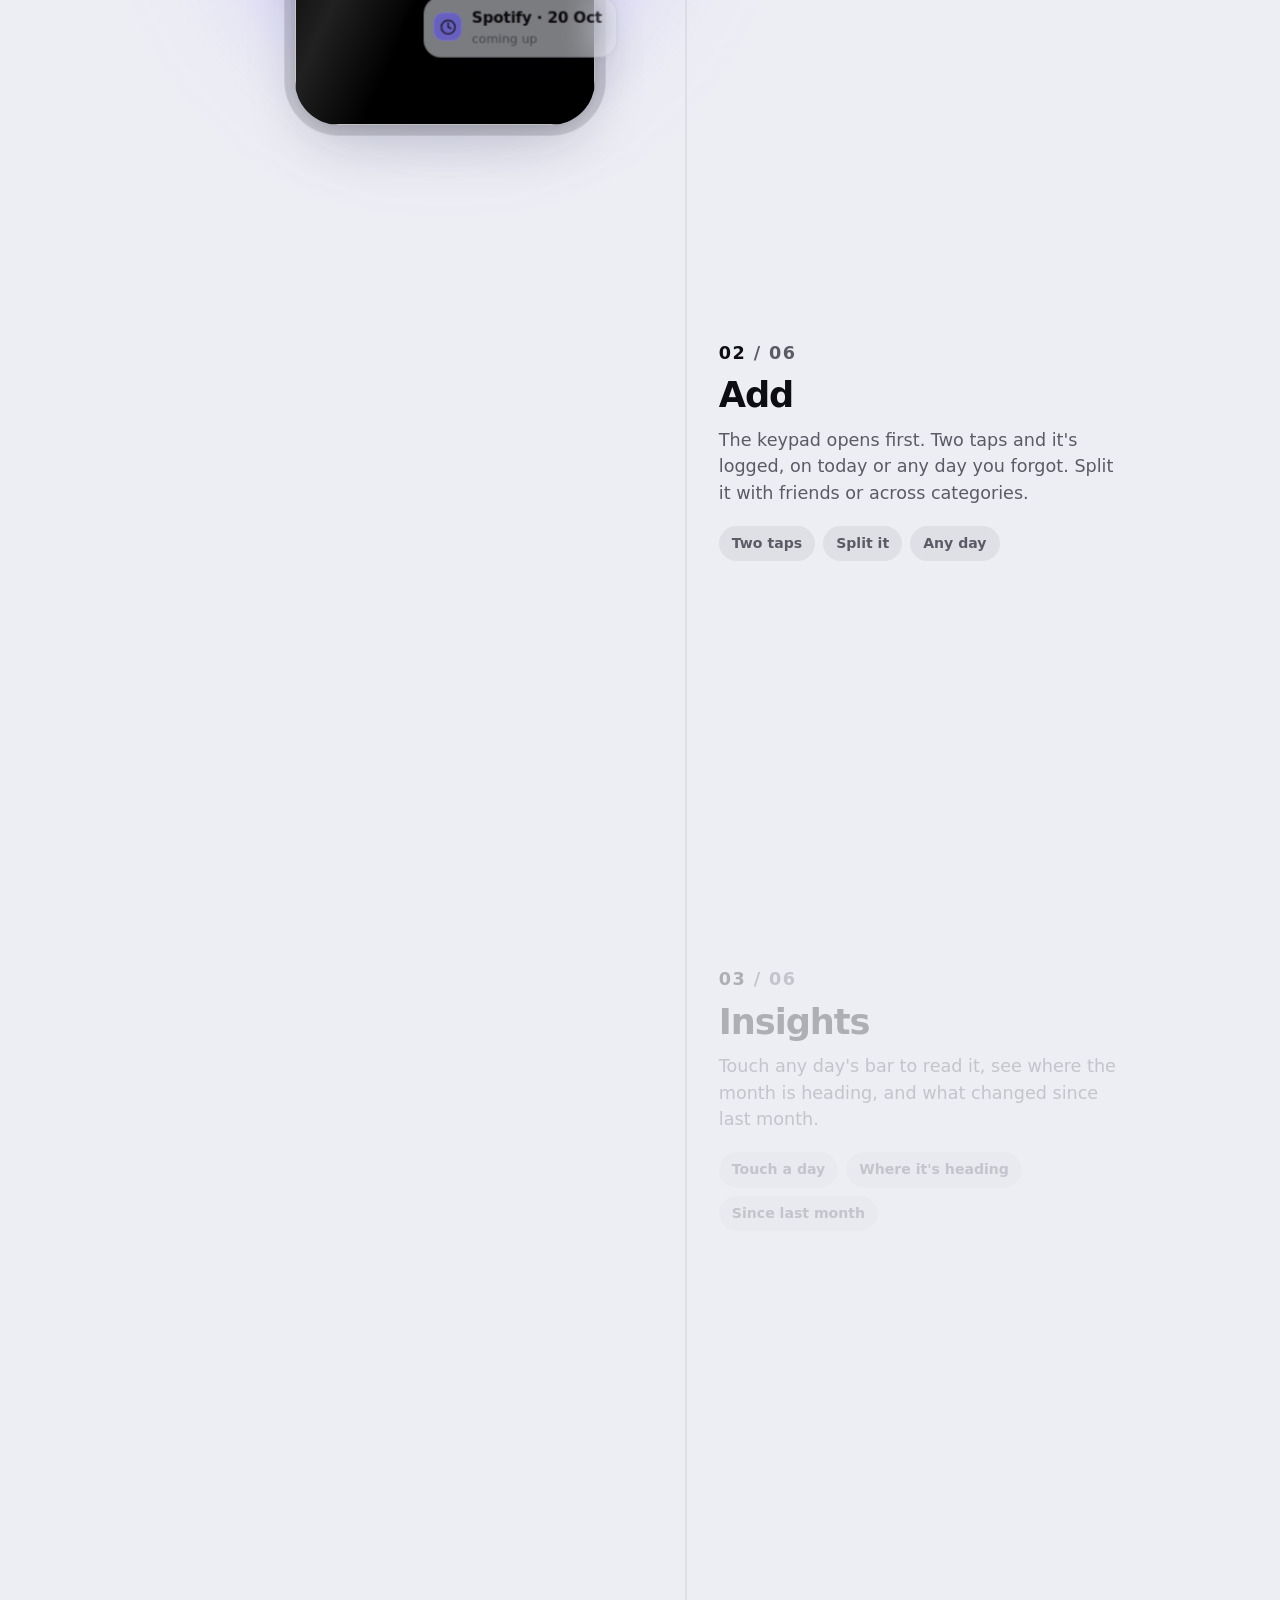
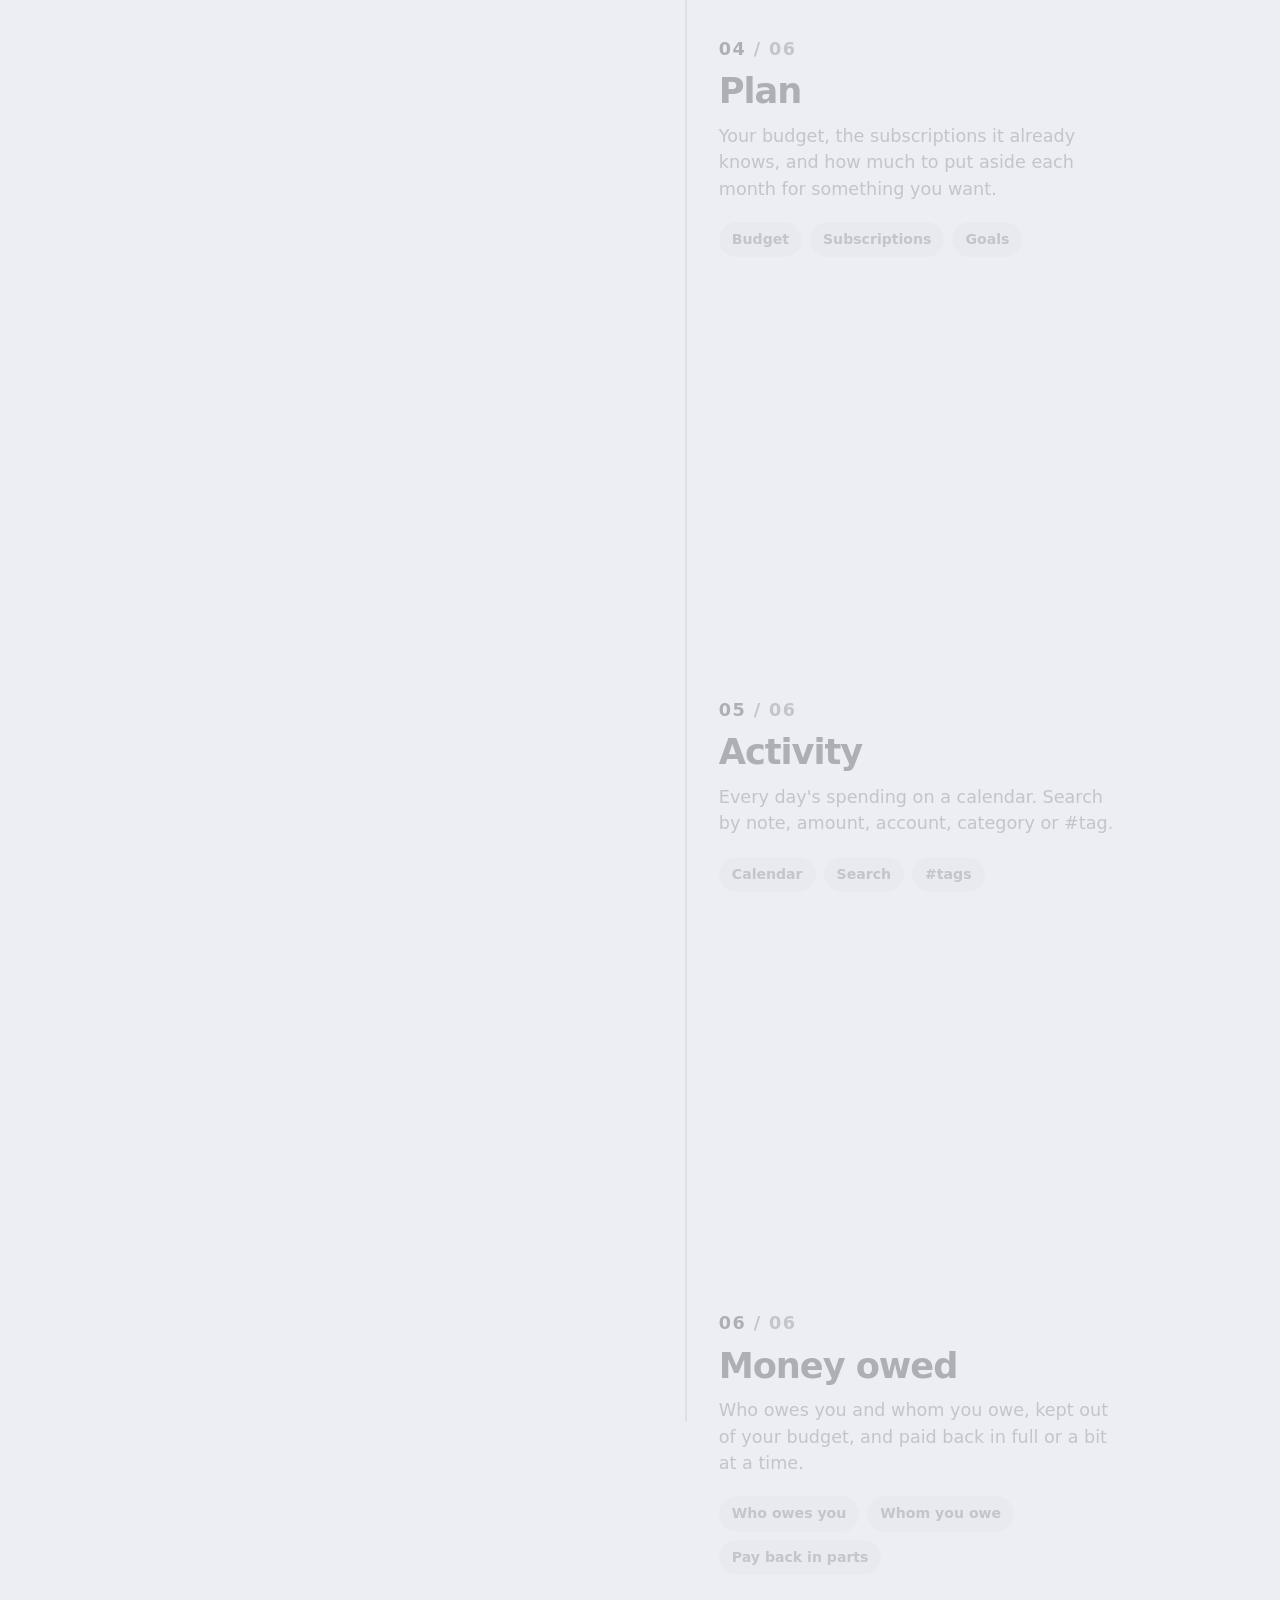
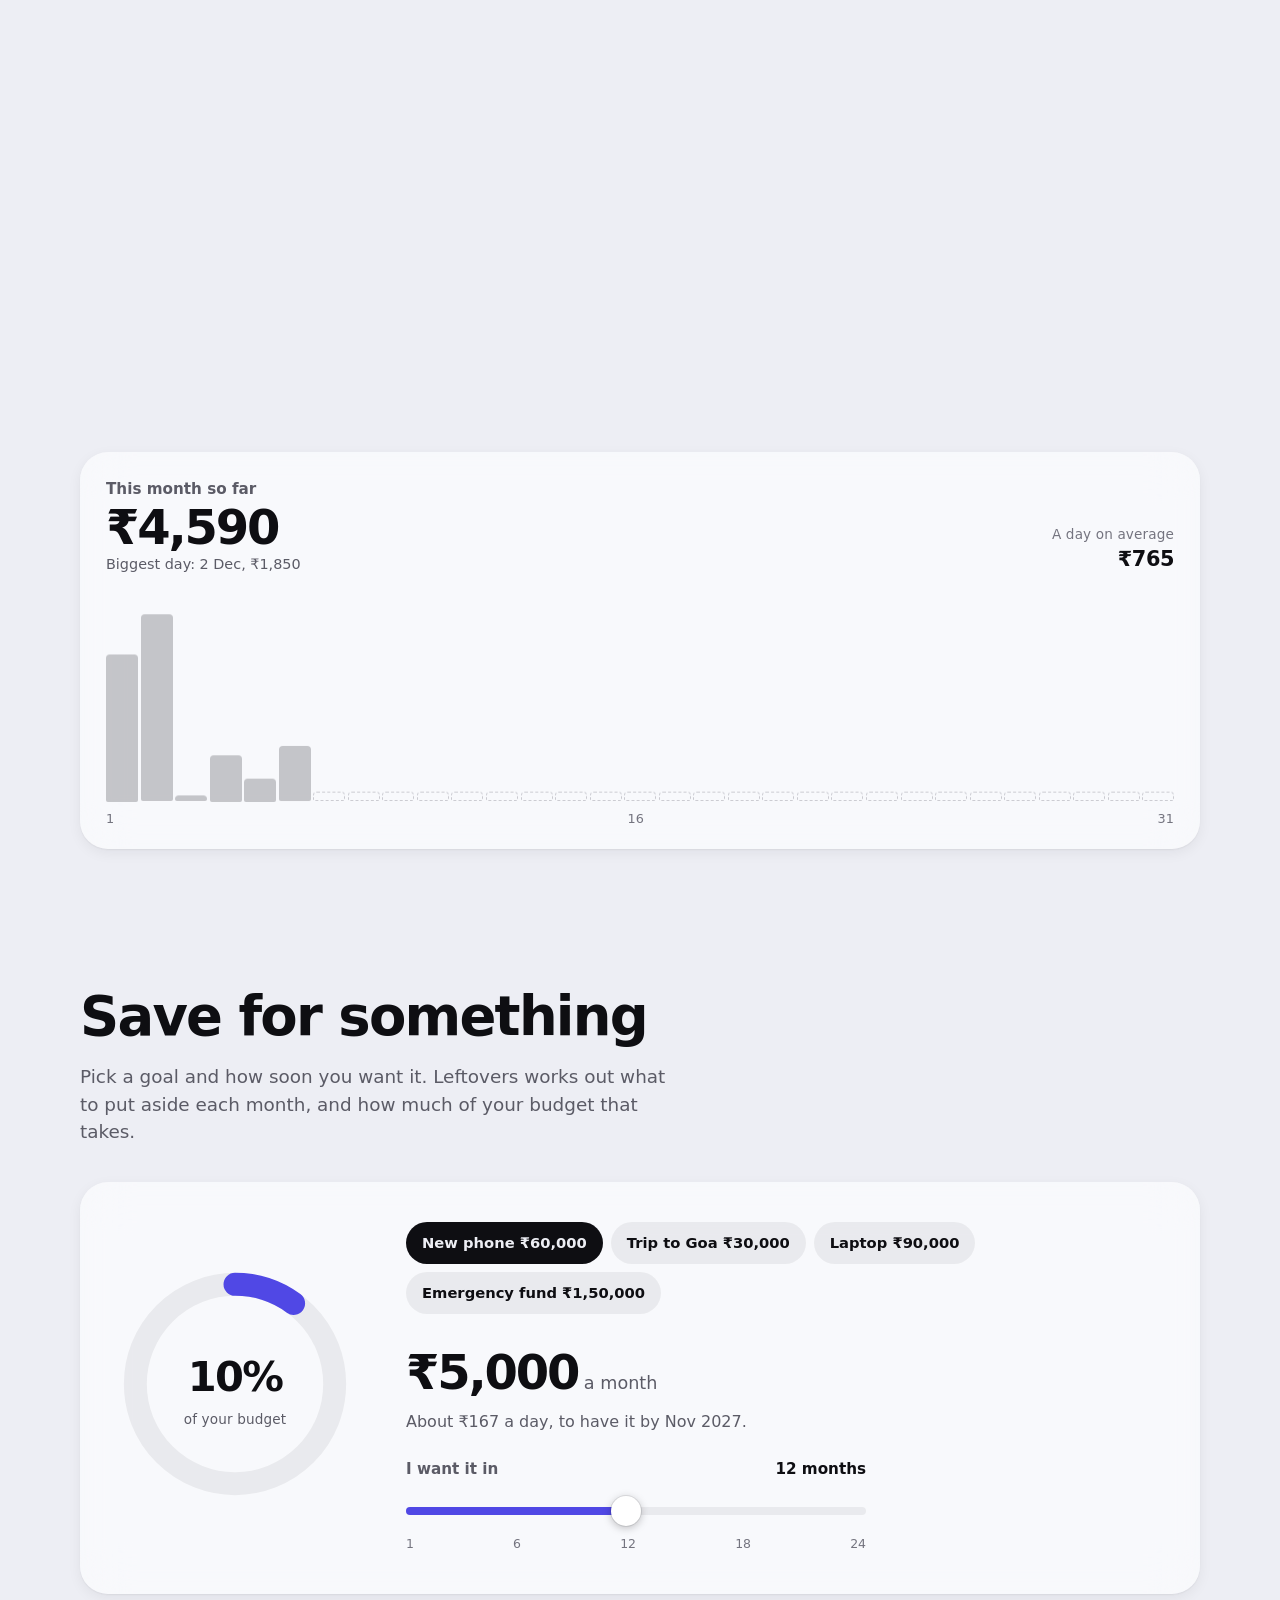
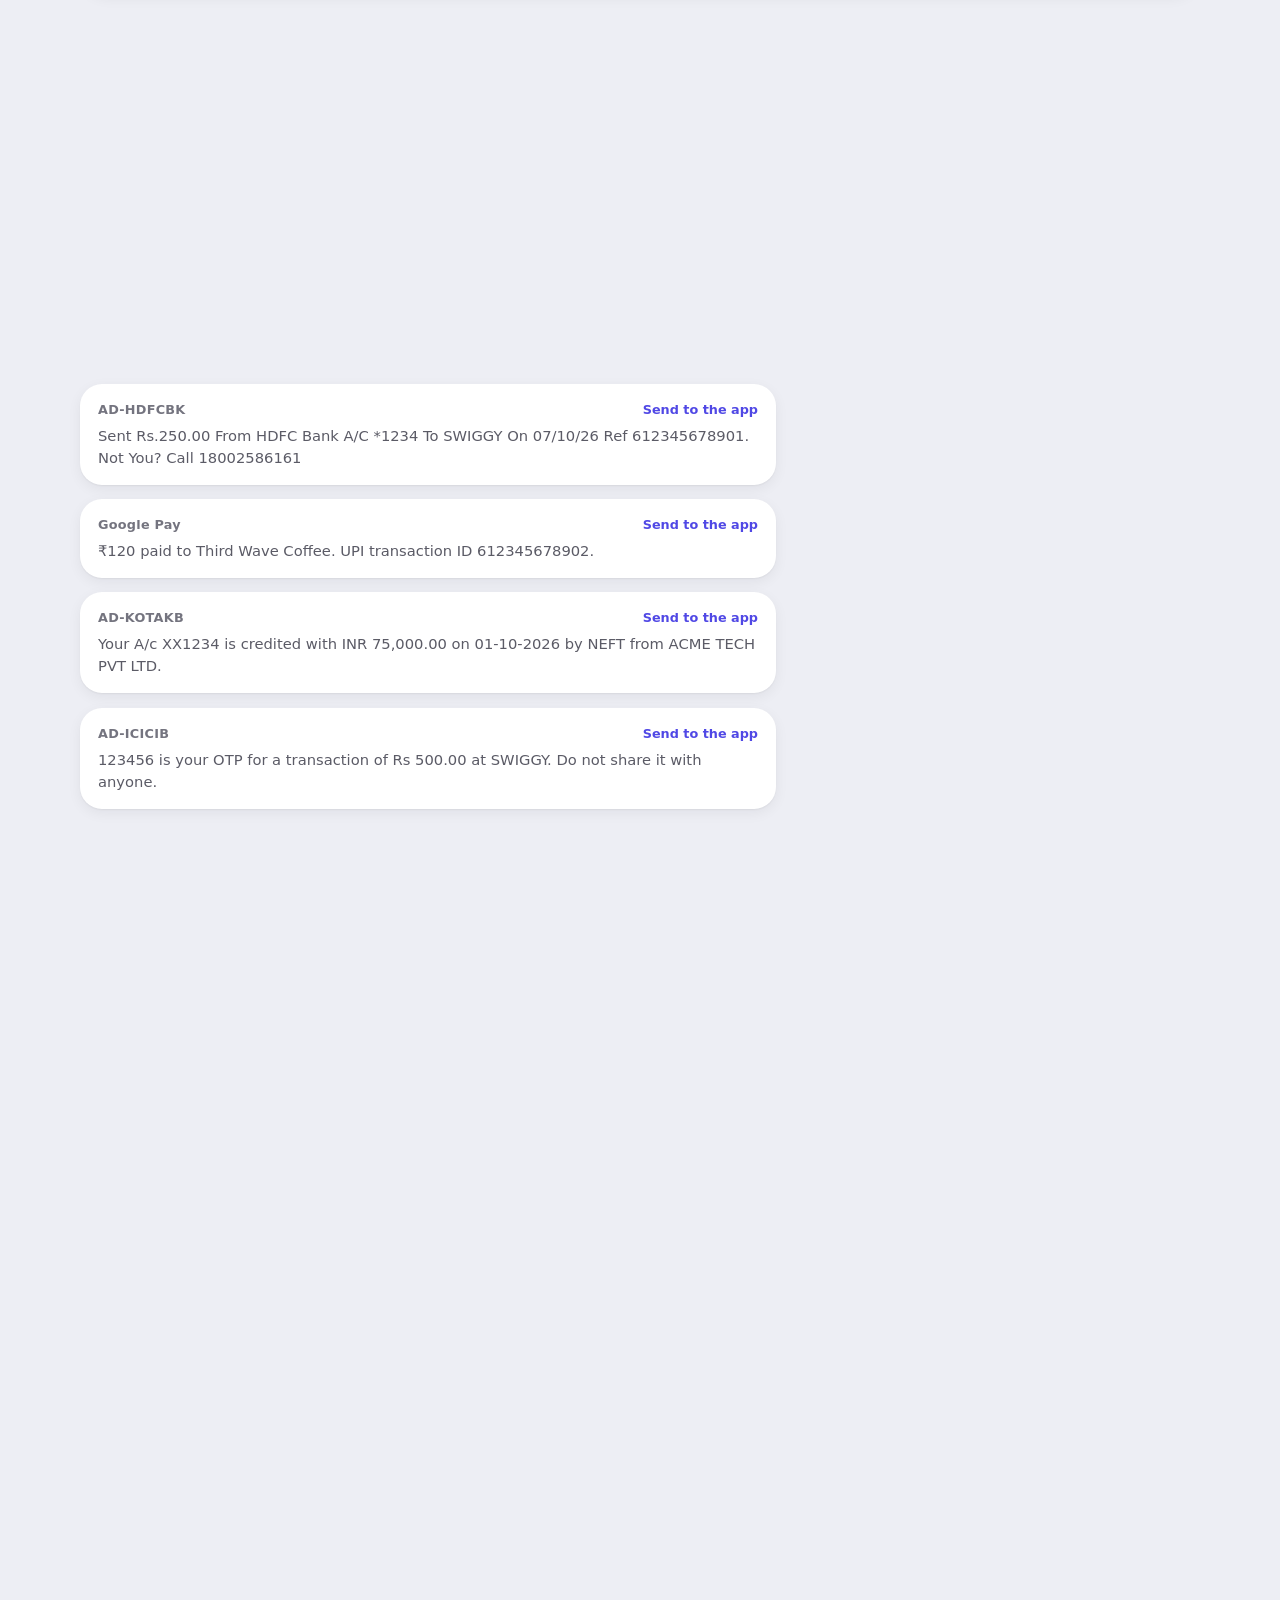
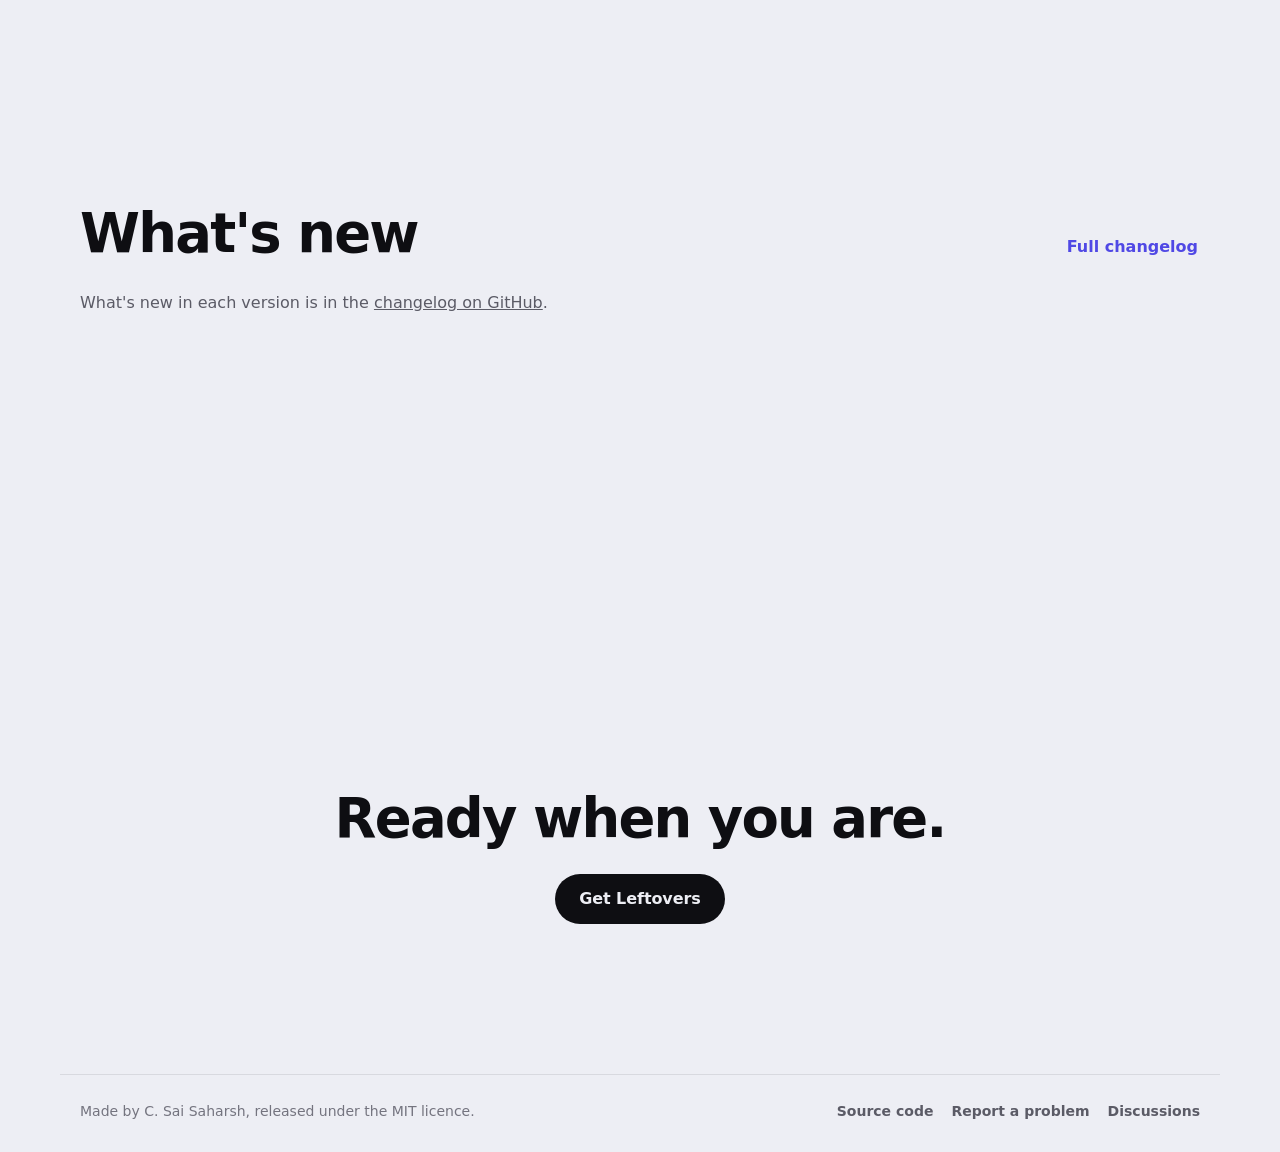
==== commit b20b2cbd: "Website: the new design goes live (F-Droid first in Get Leftovers); README covers 1.8.0 and links th" ====
--- a/website/index.html
+++ b/website/index.html
@@ -3,269 +3,252 @@
 <head>
   <meta charset="utf-8">
   <meta name="viewport" content="width=device-width, initial-scale=1, viewport-fit=cover">
-  <title>Leftovers — know what's left</title>
-  <meta name="description" content="A fast, private expense tracker for Android. See what's safe to spend today, log a spend in two taps, and keep your money data on your phone.">
-  <meta name="theme-color" content="#09090C" media="(prefers-color-scheme: dark)">
-  <meta name="theme-color" content="#EDEEF4" media="(prefers-color-scheme: light)">
-  <meta property="og:title" content="Leftovers — know what's left">
-  <meta property="og:description" content="A fast, private expense tracker for Android. No account, no ads, open source.">
+  <title>Leftovers: know what's left</title>
+  <meta name="description" content="An expense tracker for Android that tells you what's safe to spend today. No account, no ads, and your data stays on your phone.">
+  <meta name="theme-color" content="#0b0b0f" media="(prefers-color-scheme: dark)">
+  <meta name="theme-color" content="#f2f2f6" media="(prefers-color-scheme: light)">
+  <meta property="og:title" content="Leftovers: know what's left">
+  <meta property="og:description" content="An expense tracker for Android. No account, no ads, open source.">
   <meta property="og:image" content="https://saisaharsh3.github.io/Leftovers/assets/social-preview.png">
-  <meta property="og:url" content="https://saisaharsh3.github.io/Leftovers/">
   <meta name="twitter:card" content="summary_large_image">
   <link rel="icon" href="assets/icon.svg" type="image/svg+xml">
-  <link rel="preload" href="assets/manrope.ttf" as="font" type="font/ttf" crossorigin>
   <link rel="stylesheet" href="style.css">
 </head>
 <body>
   <a class="skip" href="#main">Skip to content</a>
   <div class="aurora" aria-hidden="true"><i></i><i></i><i></i></div>
 
-  <header class="top">
-    <a class="brand" href="#top" aria-label="Leftovers home">
-      <img src="assets/icon.svg" alt="" width="32" height="32">
-      <span>Leftovers</span>
-    </a>
+  <header class="bar" id="bar">
+    <a class="brand" href="#top"><img src="assets/icon.svg" alt="" width="28" height="28"><span>Leftovers</span></a>
     <nav aria-label="Sections">
-      <a href="#screens">Screens</a>
-      <a href="#private">Privacy</a>
+      <a href="#tour">Tour</a>
+      <a href="#privacy">Privacy</a>
       <a href="#new">What's new</a>
     </nav>
-    <div class="top-actions">
-      <button class="icon-btn" id="theme" type="button" aria-label="Switch between light and dark">
-        <svg viewBox="0 0 24 24" aria-hidden="true"><path d="M12 3a9 9 0 1 0 9 9 7 7 0 0 1-9-9Z"/></svg>
-      </button>
-      <a class="btn small" href="#get">Get the app</a>
-    </div>
+    <button class="round" id="theme" type="button" aria-label="Switch between light and dark">
+      <svg viewBox="0 0 24 24" aria-hidden="true"><path d="M12 3a9 9 0 1 0 9 9 7 7 0 0 1-9-9Z"/></svg>
+    </button>
+    <button class="pill primary small" type="button" data-open-sheet>Get Leftovers</button>
   </header>
 
   <main id="main">
-    <!-- The hero is the app's own Home number, live: tap spends and watch it move. -->
+    <!-- Hero: today's spends as cards to flick. Right logs it, left skips it, and today's number follows. -->
     <section class="hero" id="top">
       <div class="hero-copy">
         <h1>Know what's left.</h1>
-        <p class="lede">Leftovers is an expense tracker for Android that answers one question first: how much can you spend today? It works it out from your budget, what you've spent and the bills still to come, and keeps all of it on your phone.</p>
-        <div class="ctas">
-          <a class="btn primary" id="apk" href="https://github.com/saisaharsh3/Leftovers/releases/latest">Download for Android</a>
-          <a class="btn ghost" href="#get">Other ways to install</a>
-        </div>
-        <p class="fine" id="version-line">Free and open source. Android 8.0 or newer.</p>
-      </div>
-
-      <div class="demo" aria-label="Try the safe-to-spend number">
-        <div class="phone glass strong">
-          <div class="phone-head">
-            <span id="greeting">Good evening</span>
-            <strong id="month-name">October</strong>
-          </div>
-          <div class="today glass">
-            <div class="today-label">Safe to spend today</div>
-            <div class="odometer" id="safe" aria-live="polite" aria-atomic="true"></div>
-            <div class="bar" role="presentation"><span id="bar-fill"></span></div>
-            <div class="today-foot">
-              <span id="spent-today">₹0 of ₹0</span>
-              <span id="days-left">0 days left</span>
+        <p class="lede">Leftovers is an expense tracker for Android that answers one question first: how much can you spend today? Your budget, what you've spent and the bills still to come, worked out on your phone and kept there.</p>
+        <div class="actions">
+          <button class="pill primary" type="button" data-open-sheet>Get Leftovers</button>
+          <a class="pill quiet" href="#tour">Take the tour</a>
+        </div>
+        <p class="small-print" id="version-line">Free and open source. Android 8.0 or newer.</p>
+      </div>
+
+      <div class="today-demo" aria-label="Try it: today's spends">
+        <div class="today">
+          <p class="today-label">Safe to spend today</p>
+          <p class="today-number" id="safe" aria-live="polite">₹0</p>
+          <div class="meter" role="presentation"><span id="meter"></span></div>
+          <p class="today-foot"><span id="spent">₹0 spent of ₹0</span><span id="days"></span></p>
+        </div>
+
+        <div class="deck" id="deck" aria-label="Today's spends"></div>
+
+        <div class="deck-controls">
+          <button class="round big" type="button" id="skip" aria-label="Skip this spend">
+            <svg viewBox="0 0 24 24" aria-hidden="true"><path d="M18 6 6 18M6 6l12 12"/></svg>
+          </button>
+          <p class="hint" id="hint">Flick a card right to spend it, left to skip it.</p>
+          <button class="round big accent" type="button" id="spend" aria-label="Spend this">
+            <svg viewBox="0 0 24 24" aria-hidden="true"><path d="M20 6 9 17l-5-5"/></svg>
+          </button>
+        </div>
+        <p class="undo-row"><button class="text-btn" type="button" id="undo" hidden>Undo</button></p>
+      </div>
+    </section>
+
+    <!-- Tour: the phone stays put while the tabs scroll past it. -->
+    <section class="tour" id="tour" aria-labelledby="tour-title">
+      <h2 id="tour-title">Everything in four tabs and a few taps</h2>
+      <div class="tour-grid">
+        <div class="phone-wrap" aria-hidden="true">
+          <!-- The phone tilts toward the pointer; the screens slide with the scroll; notes about each screen float around it. -->
+          <div class="phone-stage" id="stage">
+            <div class="t-halo" id="halo"></div>
+            <div class="phone" id="phone"><div class="t-strip" id="strip"></div></div>
+            <div class="t-callouts" id="callouts"></div>
+          </div>
+        </div>
+        <ol class="steps" id="steps">
+          <li class="t-rail" aria-hidden="true"><i id="rail"></i></li>
+          <li class="step" data-shot="home">
+            <h3>Home</h3>
+            <p>Today's number first, then your balance across accounts, payments it spotted for you, and the bills coming up.</p>
+            <img class="inline-shot" data-name="home" alt="The Home tab" width="540" height="1200" loading="lazy">
+          </li>
+          <li class="step" data-shot="add">
+            <h3>Add</h3>
+            <p>The keypad opens first. Two taps and it's logged, on today or any day you forgot. Split it with friends or across categories.</p>
+            <img class="inline-shot" data-name="add" alt="Adding an expense with the keypad" width="540" height="1200" loading="lazy">
+          </li>
+          <li class="step" data-shot="insights">
+            <h3>Insights</h3>
+            <p>Touch any day's bar to read it, see where the month is heading, and what changed since last month.</p>
+            <img class="inline-shot" data-name="insights" alt="The Insights tab" width="540" height="1200" loading="lazy">
+          </li>
+          <li class="step" data-shot="plan">
+            <h3>Plan</h3>
+            <p>Your budget, the subscriptions it already knows, and how much to put aside each month for something you want.</p>
+            <img class="inline-shot" data-name="plan" alt="The Plan tab" width="540" height="1200" loading="lazy">
+          </li>
+          <li class="step" data-shot="calendar">
+            <h3>Activity</h3>
+            <p>Every day's spending on a calendar. Search by note, amount, account, category or #tag.</p>
+            <img class="inline-shot" data-name="calendar" alt="The Activity calendar" width="540" height="1200" loading="lazy">
+          </li>
+          <li class="step" data-shot="money-owed">
+            <h3>Money owed</h3>
+            <p>Who owes you and whom you owe, kept out of your budget, and paid back in full or a bit at a time.</p>
+            <img class="inline-shot" data-name="money-owed" alt="Money owed" width="540" height="1200" loading="lazy">
+          </li>
+        </ol>
+      </div>
+      <!-- On phones the same screens are a gallery: swipe through them, or let it play. Built by gallery.js from the steps above. -->
+      <div class="gallery" id="gallery" role="region" aria-roledescription="carousel" aria-label="The app's screens">
+        <div class="g-tabs" id="g-tabs" role="tablist" aria-label="Screens"><span class="g-ind" id="g-ind" aria-hidden="true"></span></div>
+        <div class="g-view" id="g-view"></div>
+        <div class="g-foot">
+          <div class="g-dots" id="g-dots" aria-hidden="true"></div>
+          <button class="round g-play" id="g-play" type="button" aria-label="Pause">
+            <svg class="i-pause" viewBox="0 0 24 24" aria-hidden="true"><path d="M8 5v14M16 5v14"/></svg>
+            <svg class="i-play" viewBox="0 0 24 24" aria-hidden="true"><path d="M7 4.5v15l12.5-7.5Z"/></svg>
+          </button>
+        </div>
+      </div>
+    </section>
+
+    <!-- Insights: scrub the month with a finger; the label follows and reads each day. -->
+    <section class="play-month" id="month" aria-labelledby="month-title">
+      <h2 id="month-title">See where it went</h2>
+      <p class="section-lede">Run your finger along the month, like on the Insights tab. Each day says what it cost and what it went on.</p>
+      <div class="panel chart-panel">
+        <div class="chart-head">
+          <div>
+            <p class="chart-label" id="chart-label">This month so far</p>
+            <p class="chart-value" id="chart-value">₹0</p>
+            <p class="chart-sub" id="chart-sub"></p>
+          </div>
+          <div class="chart-avg"><span>A day on average</span><strong id="chart-avg">₹0</strong></div>
+        </div>
+        <div class="chart" id="chart" tabindex="0" role="slider" aria-label="Day of the month" aria-valuemin="1">
+          <div class="bars" id="bars"></div>
+          <div class="pin" id="pin" aria-hidden="true"></div>
+        </div>
+        <div class="chart-axis" aria-hidden="true"><span>1</span><span id="axis-mid"></span><span id="axis-end"></span></div>
+      </div>
+    </section>
+
+    <!-- Plan: pick something to save for and drag the months. -->
+    <section class="play-goal" id="goal" aria-labelledby="goal-title">
+      <h2 id="goal-title">Save for something</h2>
+      <p class="section-lede">Pick a goal and how soon you want it. Leftovers works out what to put aside each month, and how much of your budget that takes.</p>
+      <div class="panel goal-panel">
+        <div class="goal-ring">
+          <svg viewBox="0 0 120 120" aria-hidden="true">
+            <circle class="ring-bg" cx="60" cy="60" r="52"/>
+            <circle class="ring-fg" id="ring" cx="60" cy="60" r="52"/>
+          </svg>
+          <div class="ring-text"><strong id="ring-pct">0%</strong><span>of your budget</span></div>
+        </div>
+        <div class="goal-controls">
+          <div class="goal-chips" role="radiogroup" aria-label="Saving for" id="goal-chips"></div>
+          <p class="goal-monthly"><strong id="goal-monthly">₹0</strong> a month</p>
+          <p class="goal-sub" id="goal-sub"></p>
+          <div class="months">
+            <div class="months-head"><span>I want it in</span><strong id="months-out">12 months</strong></div>
+            <div class="months-track" id="months" role="slider" tabindex="0" aria-label="Months" aria-valuemin="1" aria-valuemax="24" aria-valuenow="12">
+              <span class="months-fill" id="months-fill"></span>
+              <span class="months-thumb" id="months-thumb"></span>
             </div>
-          </div>
-          <div class="log-area">
-            <ul class="log" id="log" aria-label="Spent today"></ul>
-            <p class="log-empty" id="log-empty">Nothing spent today yet. Tap a spend below.</p>
-          </div>
-        </div>
-
-        <div class="controls">
-          <div class="control">
-            <div class="control-head">
-              <label for="budget">Your monthly budget</label>
-              <output id="budget-out" for="budget">₹50,000</output>
-            </div>
-            <input type="range" id="budget" min="10000" max="150000" step="1000" value="50000">
-          </div>
-
-          <div class="control">
-            <div class="control-head"><span id="spend-label">Log a spend</span><button class="link" id="undo" type="button" hidden>Undo</button></div>
-            <div class="chips" role="group" aria-labelledby="spend-label">
-              <button type="button" class="chip" data-spend="120" data-note="Coffee">Coffee ₹120</button>
-              <button type="button" class="chip" data-spend="40" data-note="Metro">Metro ₹40</button>
-              <button type="button" class="chip" data-spend="250" data-note="Lunch">Lunch ₹250</button>
-              <button type="button" class="chip" data-spend="1200" data-note="Groceries">Groceries ₹1,200</button>
-            </div>
-          </div>
-
-          <div class="control">
-            <div class="control-head"><span id="bills-label">Bills still due this month</span></div>
-            <div class="chips" role="group" aria-labelledby="bills-label" id="bills"></div>
-          </div>
-
-          <p class="sum" id="sum"></p>
-        </div>
-      </div>
-    </section>
-
-    <section class="screens" id="screens" aria-labelledby="screens-title" aria-roledescription="carousel">
-      <div class="section-head">
-        <h2 id="screens-title">Take a look around</h2>
-      </div>
-      <div class="viewport" id="track" tabindex="0" aria-label="Screens from the app. Drag, or use the arrow keys.">
-      <ol class="rail" id="rail">
-        <li class="slide" id="slide-0" aria-roledescription="slide" aria-label="1 of 9: Home">
-          <div class="slide-card glass">
-            <div class="slide-copy"><h3>Home</h3><p>Today's number first, then your balance across accounts, payments spotted for you and the bills coming up.</p></div>
-            <img class="shot" data-name="home" src="assets/home.jpg" alt="Home: safe to spend today, total balance, spending, income and upcoming bills" loading="eager" width="540" height="1200">
-          </div>
-        </li>
-        <li class="slide" id="slide-1" aria-roledescription="slide" aria-label="2 of 9: Add">
-          <div class="slide-card glass">
-            <div class="slide-copy"><h3>Add</h3><p>The keypad opens first. Two taps and a spend is logged, on any day you forgot.</p></div>
-            <img class="shot" data-name="add" src="assets/add.jpg" alt="Add: a keypad with categories and a date strip" loading="eager" width="540" height="1200">
-          </div>
-        </li>
-        <li class="slide" id="slide-2" aria-roledescription="slide" aria-label="3 of 9: Insights">
-          <div class="slide-card glass">
-            <div class="slide-copy"><h3>Insights</h3><p>Touch any day's bar, see where the month is heading and what changed since last month.</p></div>
-            <img class="shot" data-name="insights" src="assets/insights.jpg" alt="Insights: daily spending bars and comparison with last month" loading="lazy" width="540" height="1200">
-          </div>
-        </li>
-        <li class="slide" id="slide-3" aria-roledescription="slide" aria-label="4 of 9: Plan">
-          <div class="slide-card glass">
-            <div class="slide-copy"><h3>Plan</h3><p>Your budget, the subscriptions it already knows about, and what to save each month for a goal.</p></div>
-            <img class="shot" data-name="plan" src="assets/plan.jpg" alt="Plan: budget gauge, subscriptions and savings goals" loading="lazy" width="540" height="1200">
-          </div>
-        </li>
-        <li class="slide" id="slide-4" aria-roledescription="slide" aria-label="5 of 9: Activity">
-          <div class="slide-card glass">
-            <div class="slide-copy"><h3>Activity</h3><p>A calendar of every day's spending. Tap a day to see it, or to add something you forgot.</p></div>
-            <img class="shot" data-name="calendar" src="assets/calendar.jpg" alt="Activity calendar showing each day's spending" loading="lazy" width="540" height="1200">
-          </div>
-        </li>
-        <li class="slide" id="slide-5" aria-roledescription="slide" aria-label="6 of 9: Search and filters">
-          <div class="slide-card glass">
-            <div class="slide-copy"><h3>Search and filters</h3><p>Find anything by note, amount, account, category or #tag, with a total for what you found.</p></div>
-            <img class="shot" data-name="filters" src="assets/filters.jpg" alt="Filters for account, category and tags" loading="lazy" width="540" height="1200">
-          </div>
-        </li>
-        <li class="slide" id="slide-6" aria-roledescription="slide" aria-label="7 of 9: Split a bill">
-          <div class="slide-card glass">
-            <div class="slide-copy"><h3>Split a bill</h3><p>Your share is your spending. What each friend owes goes to Money owed, from the account you paid with.</p></div>
-            <img class="shot" data-name="lent-borrowed" src="assets/lent-borrowed.jpg" alt="Lent or borrowed: an amount split between friends" loading="lazy" width="540" height="1200">
-          </div>
-        </li>
-        <li class="slide" id="slide-7" aria-roledescription="slide" aria-label="8 of 9: Money owed">
-          <div class="slide-card glass">
-            <div class="slide-copy"><h3>Money owed</h3><p>Who owes you and whom you owe, paid back in full or a bit at a time.</p></div>
-            <img class="shot" data-name="money-owed" src="assets/money-owed.jpg" alt="Money owed: balances per person with Pay back" loading="lazy" width="540" height="1200">
-          </div>
-        </li>
-        <li class="slide" id="slide-8" aria-roledescription="slide" aria-label="9 of 9: Assistant">
-          <div class="slide-card glass">
-            <div class="slide-copy"><h3>Assistant</h3><p>Optional. Ask about your money or tell it what to log, with your own AI key. Nothing changes until you confirm.</p></div>
-            <img class="shot" data-name="assistant" src="assets/assistant.jpg" alt="The AI assistant" loading="lazy" width="540" height="1200">
-          </div>
-        </li>
-      </ol>
-      </div>
-      <div class="player">
-        <div class="dots" id="dots" role="group" aria-label="Choose a screen"></div>
-        <button class="icon-btn play" id="play" type="button" aria-label="Pause">
-          <svg class="i-pause" viewBox="0 0 24 24" aria-hidden="true"><path d="M9 5v14M15 5v14"/></svg>
-          <svg class="i-play" viewBox="0 0 24 24" aria-hidden="true"><path d="M8 5.5v13l11-6.5z"/></svg>
-          <svg class="i-replay" viewBox="0 0 24 24" aria-hidden="true"><path d="M3 12a9 9 0 1 0 3-6.7L3 8"/><path d="M3 3v5h5"/></svg>
-        </button>
-      </div>
-    </section>
-
-    <section class="notice" aria-labelledby="notice-title">
-      <div class="notice-copy">
-        <h2 id="notice-title">It notices payments, you decide</h2>
-        <p>Turn on detection and Leftovers reads bank texts, payment app notifications or bank emails on your phone, and suggests the entry. Nothing is logged until you tap it, and one-time passwords and payment requests are ignored.</p>
-        <div class="tabs" role="tablist" aria-label="Example messages">
-          <button role="tab" type="button" aria-selected="true" data-msg="0">Bank SMS</button>
-          <button role="tab" type="button" aria-selected="false" data-msg="1">Payment app</button>
-          <button role="tab" type="button" aria-selected="false" data-msg="2">Salary</button>
-          <button role="tab" type="button" aria-selected="false" data-msg="3">An OTP</button>
-        </div>
-      </div>
-      <div class="notice-demo" role="tabpanel" aria-live="polite">
-        <div class="message glass">
-          <div class="message-from" id="msg-from">AD-HDFCBK</div>
-          <p id="msg-text"></p>
-        </div>
-        <svg class="flow" viewBox="0 0 24 48" aria-hidden="true"><path d="M12 2v40m-7-7 7 7 7-7"/></svg>
-        <div class="suggestion glass strong" id="suggestion"></div>
-      </div>
-    </section>
-
-    <section class="private" id="private" aria-labelledby="private-title">
-      <h2 id="private-title">Your money stays on your phone</h2>
-      <div class="private-grid">
-        <dl>
-          <div><svg class="ico" viewBox="0 0 24 24" aria-hidden="true"><circle cx="12" cy="8" r="4"/><path d="M4 21a8 8 0 0 1 16 0"/><path d="m3 3 18 18"/></svg><dt>No account</dt><dd>Open it and start. There's nothing to sign up for.</dd></div>
-          <div><svg class="ico" viewBox="0 0 24 24" aria-hidden="true"><circle cx="12" cy="12" r="9"/><path d="m5.7 5.7 12.6 12.6"/></svg><dt>No ads, no analytics</dt><dd>The app doesn't report what you do to anyone.</dd></div>
-          <div><svg class="ico" viewBox="0 0 24 24" aria-hidden="true"><path d="M12 20h.01"/><path d="M8.5 16.4a5 5 0 0 1 7 0"/><path d="M5 12.9a10 10 0 0 1 5.2-2.7"/><path d="M19 12.9a10 10 0 0 0-2.1-1.6"/><path d="m2 2 20 20"/></svg><dt>No network unless you ask</dt><dd>It goes online only for things you turn on: the AI assistant, bank email alerts, or checking a product's price.</dd></div>
-          <div><svg class="ico" viewBox="0 0 24 24" aria-hidden="true"><rect x="4" y="11" width="16" height="10" rx="2"/><path d="M8 11V7a4 4 0 0 1 8 0v4"/></svg><dt>Locked and encrypted</dt><dd>App lock with your fingerprint or a PIN, encrypted backups, and API keys kept in the phone's keystore.</dd></div>
-          <div><svg class="ico" viewBox="0 0 24 24" aria-hidden="true"><path d="m16 18 6-6-6-6"/><path d="m8 6-6 6 6 6"/></svg><dt>Open source</dt><dd>Every line is on GitHub under the MIT licence, and releases are built in the open.</dd></div>
-        </dl>
-        <div class="chat glass" aria-label="Example of the AI assistant">
-          <div class="bubble me">Add 250 for coffee today</div>
-          <div class="change" id="change">
-            <div class="change-top"><span>Add an expense</span><strong>₹250</strong></div>
-            <div class="change-sub">Coffee, Food &amp; Dining, today</div>
-            <div class="change-actions">
-              <button type="button" class="btn tiny ghost" id="not-now">Not now</button>
-              <button type="button" class="btn tiny primary" id="confirm">Confirm</button>
-            </div>
-          </div>
-          <p class="chat-note">The assistant is optional. It proposes changes; nothing happens until you confirm.</p>
-        </div>
-      </div>
+            <div class="months-scale" aria-hidden="true"><span>1</span><span>6</span><span>12</span><span>18</span><span>24</span></div>
+          </div>
+        </div>
+      </div>
+    </section>
+
+    <!-- Detection: pick up a message and drop it on the app. -->
+    <section class="play-detect" id="detect" aria-labelledby="detect-title">
+      <h2 id="detect-title">It notices payments, you decide</h2>
+      <p class="section-lede">With detection on, a bank text or payment notification becomes a suggestion you can add with a tap. Drag one onto the app and see.</p>
+      <div class="detect-grid">
+        <ul class="messages" id="messages" aria-label="Messages to try"></ul>
+        <div class="mini-app panel" id="mini-app" aria-live="polite">
+          <div class="mini-head"><img src="assets/icon.svg" alt="" width="22" height="22"><span>Detected payments</span></div>
+          <ul class="mini-list" id="mini-list"><li class="mini-empty" id="mini-empty">Drop a message here</li></ul>
+          <p class="mini-note" id="mini-note"></p>
+        </div>
+      </div>
+      <p class="detect-reset"><button class="text-btn" type="button" id="detect-reset" hidden>Start again</button></p>
+    </section>
+
+    <!-- Privacy: every way it could read your money starts off, like in the app. -->
+    <section class="privacy" id="privacy" aria-labelledby="privacy-title">
+      <h2 id="privacy-title">Nothing reads your money until you say so</h2>
+      <p class="section-lede">Everything that could look at your messages or talk to the internet starts off. Turn one on to see what it does.</p>
+      <ul class="switches" id="switches">
+        <li>
+          <div class="sw-text">
+            <h3>Bank texts</h3>
+            <p data-off="Your messages aren't read." data-on="Bank texts are read on your phone, and a payment becomes a suggestion you tap to add. One-time passwords are ignored."></p>
+          </div>
+          <button class="switch" type="button" role="switch" aria-checked="false" aria-label="Bank texts"><span class="thumb"></span></button>
+        </li>
+        <li>
+          <div class="sw-text">
+            <h3>Payment app notifications</h3>
+            <p data-off="Notifications aren't read." data-on="Only the payment apps you pick are read, and each payment goes into the account you chose for that app."></p>
+          </div>
+          <button class="switch" type="button" role="switch" aria-checked="false" aria-label="Payment app notifications"><span class="thumb"></span></button>
+        </li>
+        <li>
+          <div class="sw-text">
+            <h3>Bank emails</h3>
+            <p data-off="Your inbox isn't opened." data-on="It signs in with an app password, opens only alerts from banks and payment apps, and keeps just the amount, payee and date."></p>
+          </div>
+          <button class="switch" type="button" role="switch" aria-checked="false" aria-label="Bank emails"><span class="thumb"></span></button>
+        </li>
+        <li>
+          <div class="sw-text">
+            <h3>AI assistant</h3>
+            <p data-off="Nothing is sent to an AI." data-on="It uses the AI you connect with your own key, sees only what each question needs, and changes nothing until you confirm."></p>
+          </div>
+          <button class="switch" type="button" role="switch" aria-checked="false" aria-label="AI assistant"><span class="thumb"></span></button>
+        </li>
+      </ul>
+      <dl class="facts">
+        <div><dt>No account</dt><dd>Open it and start.</dd></div>
+        <div><dt>No ads or analytics</dt><dd>It doesn't report what you do.</dd></div>
+        <div><dt>Locked and encrypted</dt><dd>App lock and encrypted backups.</dd></div>
+        <div><dt>Open source</dt><dd>MIT licence, built in the open.</dd></div>
+      </dl>
     </section>
 
     <section class="new" id="new" aria-labelledby="new-title">
-      <div class="section-head">
+      <div class="new-head">
         <h2 id="new-title">What's new</h2>
-        <a class="link" href="https://github.com/saisaharsh3/Leftovers/blob/main/CHANGELOG.md">Full changelog</a>
-      </div>
-      <div id="changelog" class="changelog">
-        <p class="muted">Loading the latest changes…</p>
-      </div>
-    </section>
-
-    <section class="get" id="get" aria-labelledby="get-title">
-      <h2 id="get-title">Get Leftovers</h2>
-      <ul class="ways">
-        <li class="glass">
-          <svg class="ico" viewBox="0 0 24 24" aria-hidden="true"><path d="M4 9h16v10a2 2 0 0 1-2 2H6a2 2 0 0 1-2-2z"/><path d="M8 9V7a4 4 0 0 1 8 0v2"/></svg>
-          <h3>F-Droid</h3>
-          <p id="fdroid-text">On F-Droid: install it from the F-Droid app, and updates arrive there.</p>
-          <a class="btn ghost" href="https://f-droid.org/packages/com.leftovers.app/">Open on F-Droid</a>
-        </li>
-        <li class="glass">
-          <svg class="ico" viewBox="0 0 24 24" aria-hidden="true"><path d="M21 12a9 9 0 1 1-3-6.7L21 8"/><path d="M21 3v5h-5"/></svg>
-          <h3>Obtainium</h3>
-          <p>Installs from GitHub and keeps the app up to date for you.</p>
-          <a class="btn ghost" href="https://apps.obtainium.imranr.dev/redirect?r=obtainium://add/https://github.com/saisaharsh3/Leftovers">Add to Obtainium</a>
-        </li>
-        <li class="glass">
-          <svg class="ico" viewBox="0 0 24 24" aria-hidden="true"><path d="M12 3v12"/><path d="m7 10 5 5 5-5"/><path d="M5 21h14"/></svg>
-          <h3>APK from GitHub</h3>
-          <p id="apk-text">Download the signed APK and open it. Updates install over the top and keep your data.</p>
-          <a class="btn primary" id="apk2" href="https://github.com/saisaharsh3/Leftovers/releases/latest">Download the APK</a>
-        </li>
-        <li class="glass">
-          <svg class="ico" viewBox="0 0 24 24" aria-hidden="true"><path d="M10 2v7.5L4.5 19a2 2 0 0 0 1.7 3h11.6a2 2 0 0 0 1.7-3L14 9.5V2"/><path d="M8.5 2h7"/></svg>
-          <h3>Dev build</h3>
-          <p>The newest changes, built on every update. It installs next to the real app, with its own data.</p>
-          <div class="pair">
-            <a class="btn ghost" href="https://github.com/saisaharsh3/Leftovers/releases/tag/dev-build">Get the Dev build</a>
-            <a class="link" href="https://apps.obtainium.imranr.dev/redirect?r=obtainium%3A%2F%2Fapp%2F%257B%2522id%2522%253A%2522com.leftovers.app.dev%2522%252C%2522url%2522%253A%2522https%253A%252F%252Fgithub.com%252Fsaisaharsh3%252FLeftovers%2522%252C%2522author%2522%253A%2522saisaharsh3%2522%252C%2522name%2522%253A%2522Leftovers%2520Dev%2522%252C%2522preferredApkIndex%2522%253A0%252C%2522additionalSettings%2522%253A%2522%257B%255C%2522includePrereleases%255C%2522%253A%2520true%252C%2520%255C%2522fallbackToOlderReleases%255C%2522%253A%2520false%252C%2520%255C%2522filterReleaseTitlesByRegEx%255C%2522%253A%2520%255C%2522%255EDev%2520build%255C%2522%252C%2520%255C%2522filterReleaseNotesByRegEx%255C%2522%253A%2520%255C%2522%255C%2522%252C%2520%255C%2522verifyLatestTag%255C%2522%253A%2520false%252C%2520%255C%2522useLatestAssetDateAsReleaseDate%255C%2522%253A%2520true%252C%2520%255C%2522releaseTitleAsVersion%255C%2522%253A%2520false%252C%2520%255C%2522trackOnly%255C%2522%253A%2520false%252C%2520%255C%2522versionExtractionRegEx%255C%2522%253A%2520%255C%2522%255C%2522%252C%2520%255C%2522matchGroupToUse%255C%2522%253A%2520%255C%2522%255C%2522%252C%2520%255C%2522versionDetection%255C%2522%253A%2520false%252C%2520%255C%2522releaseDateAsVersion%255C%2522%253A%2520true%252C%2520%255C%2522apkFilterRegEx%255C%2522%253A%2520%255C%2522leftovers-dev%255C%255C%255C%255C.apk%255C%2522%252C%2520%255C%2522invertAPKFilter%255C%2522%253A%2520false%252C%2520%255C%2522autoApkFilterByArch%255C%2522%253A%2520true%252C%2520%255C%2522appName%255C%2522%253A%2520%255C%2522Leftovers%2520Dev%255C%2522%257D%2522%257D">Or follow it in Obtainium</a>
-          </div>
-        </li>
-      </ul>
+        <a class="text-btn" href="https://github.com/saisaharsh3/Leftovers/blob/main/CHANGELOG.md">Full changelog</a>
+      </div>
+      <div id="changelog" class="changelog"><p class="muted">Loading the latest changes…</p></div>
+    </section>
+
+    <section class="closing">
+      <h2>Ready when you are.</h2>
+      <button class="pill primary" type="button" data-open-sheet>Get Leftovers</button>
     </section>
   </main>
 
   <footer class="foot">
-    <img src="assets/icon.svg" alt="" width="28" height="28">
-    <p>Leftovers is made by C. Sai Saharsh and released under the MIT licence.</p>
+    <p>Made by C. Sai Saharsh, released under the MIT licence.</p>
     <nav aria-label="Project">
       <a href="https://github.com/saisaharsh3/Leftovers">Source code</a>
       <a href="https://github.com/saisaharsh3/Leftovers/issues/new/choose">Report a problem</a>
@@ -273,6 +256,43 @@
     </nav>
   </footer>
 
+  <!-- Get Leftovers: a sheet that rises from the bottom, follows the finger, and is flicked away. -->
+  <div class="scrim" id="scrim" hidden></div>
+  <section class="sheet" id="sheet" role="dialog" aria-modal="true" aria-labelledby="sheet-title" hidden>
+    <div class="sheet-grab" id="sheet-grab">
+      <span class="handle" aria-hidden="true"></span>
+      <h2 id="sheet-title">Get Leftovers</h2>
+      <button class="round" type="button" id="sheet-close" aria-label="Close">
+        <svg viewBox="0 0 24 24" aria-hidden="true"><path d="M18 6 6 18M6 6l12 12"/></svg>
+      </button>
+    </div>
+    <ul class="ways">
+      <li>
+        <div><h3>F-Droid</h3><p id="fdroid-text">Install it from the F-Droid app, and updates arrive there. It's the same signed APK as on GitHub.</p></div>
+        <a class="pill primary small" href="https://f-droid.org/packages/com.leftovers.app/">Open</a>
+      </li>
+      <li>
+        <div><h3>APK from GitHub</h3><p id="apk-text">The signed APK. Updates install over the top and keep your data.</p></div>
+        <a class="pill quiet small" id="apk" href="https://github.com/saisaharsh3/Leftovers/releases/latest">Download</a>
+      </li>
+      <li>
+        <div><h3>Obtainium</h3><p>Installs from GitHub and keeps it up to date.</p></div>
+        <a class="pill quiet small" href="https://apps.obtainium.imranr.dev/redirect?r=obtainium://add/https://github.com/saisaharsh3/Leftovers">Add</a>
+      </li>
+      <li>
+        <div><h3>Dev build</h3><p>The newest changes first. It installs next to the real app with its own data.</p></div>
+        <span class="pair">
+          <a class="pill quiet small" href="https://github.com/saisaharsh3/Leftovers/releases/tag/dev-build">Get</a>
+          <a class="pill quiet small" id="dev-obtainium" href="#">In Obtainium</a>
+        </span>
+      </li>
+    </ul>
+  </section>
+
   <script src="app.js" defer></script>
+  <script src="play.js" defer></script>
+  <script src="gallery.js" defer></script>
+  <script src="tour.js" defer></script>
+  <script src="fx.js" defer></script>
 </body>
 </html>
--- a/website/style.css
+++ b/website/style.css
@@ -1,99 +1,76 @@
-/* Leftovers: the app's own look. Glass over a slow aurora, Manrope everywhere, lime only for the one action. */
-
-@font-face {
-  font-family: "Manrope";
-  src: url("assets/manrope.ttf") format("truetype");
-  font-weight: 200 800;
-  font-display: swap;
-}
+/* Leftovers B: the system font over the app's own slow aurora, lime only on the one thing to press.
+   Motion is springs driven from script; CSS only holds the resting states. */
 
 :root {
-  --bg: #09090c;
-  --text: #f5f5f7;
-  --text-2: #a1a1aa;
-  --text-3: #8e8e99;
+  --bg: #edeef4;
+  /* Panels are a light material over the aurora; the cards you throw stay solid so they read clearly. */
+  --surface: rgba(255, 255, 255, 0.62);
+  --card: #ffffff;
+  --surface-2: rgba(14, 14, 18, 0.06);
+  --aurora-a: #8c82ff;
+  --aurora-b: #5fd0c4;
+  --aurora-c: #c4e35f;
+  --aurora-alpha: 0.55;
+  /* The soft light that follows the pointer over cards. */
+  --spot: rgba(80, 72, 229, 0.09);
+  --text: #0e0e12;
+  --text-2: #5b5b66;
+  --text-3: #74747f;
+  --line: rgba(14, 14, 18, 0.09);
   --accent: #cdf46f;
   --on-accent: #151a04;
-  --positive: #7fd9a8;
-  --warning: #f2c46d;
-  --glass: rgba(255, 255, 255, 0.055);
-  --glass-strong: rgba(255, 255, 255, 0.09);
-  --rim-top: rgba(255, 255, 255, 0.14);
-  --rim-bottom: rgba(255, 255, 255, 0.03);
+  --iris: #5048e5;
+  --positive: #1f9d61;
+  --warning: #b07a0c;
+  --material: rgba(237, 238, 244, 0.7);
+  --material-edge: rgba(255, 255, 255, 0.7);
+  --shadow-s: 0 1px 2px rgba(20, 20, 40, 0.06), 0 4px 14px rgba(20, 20, 40, 0.06);
+  --shadow-l: 0 2px 6px rgba(20, 20, 40, 0.06), 0 24px 60px -12px rgba(20, 20, 40, 0.22);
+  --scrim: rgba(10, 10, 16, 0.38);
+  color-scheme: light;
+
+  --font: system-ui, -apple-system, "Segoe UI", Roboto, "Helvetica Neue", Arial, sans-serif;
+  --gutter: max(20px, env(safe-area-inset-left, 0px));
+  --r-l: 28px;
+  --r-m: 20px;
+}
+:root[data-theme="dark"] {
+  --bg: #09090c;
+  --surface: rgba(30, 30, 40, 0.55);
+  --card: #18181f;
+  --surface-2: rgba(255, 255, 255, 0.08);
   --aurora-a: #5048e5;
   --aurora-b: #0e9f9a;
   --aurora-c: #8bb82b;
   --aurora-alpha: 0.5;
-  --header: rgba(14, 14, 19, 0.55);
-  --shadow: 0 30px 80px -30px rgba(0, 0, 0, 0.7);
+  --spot: rgba(255, 255, 255, 0.075);
+  --text: #f4f4f6;
+  --text-2: #a4a4ae;
+  --text-3: #8b8b96;
+  --line: rgba(255, 255, 255, 0.08);
+  --iris: #8c82ff;
+  --positive: #7fd9a8;
+  --warning: #f2c46d;
+  --material: rgba(9, 9, 12, 0.62);
+  --material-edge: rgba(255, 255, 255, 0.08);
+  --shadow-s: 0 1px 2px rgba(0, 0, 0, 0.4), 0 6px 18px rgba(0, 0, 0, 0.3);
+  --shadow-l: 0 2px 6px rgba(0, 0, 0, 0.5), 0 30px 70px -14px rgba(0, 0, 0, 0.7);
+  --scrim: rgba(0, 0, 0, 0.55);
   color-scheme: dark;
-
-  --step--1: 0.875rem;
-  --step-0: 1rem;
-  --step-1: 1.25rem;
-  --step-2: 1.6rem;
-  --step-3: clamp(2rem, 4vw, 2.6rem);
-  --step-4: clamp(3rem, 8.5vw, 6.2rem);
-  --radius-xl: 32px;
-  --radius-l: 24px;
-  --radius-m: 18px;
-  --gutter: max(20px, env(safe-area-inset-left, 0px));
-}
-
-:root[data-theme="light"] {
-  --bg: #edeef4;
-  --text: #0e0e12;
-  --text-2: #5b5b66;
-  --text-3: #6e6e79;
-  --accent: #16161b;
-  --on-accent: #ffffff;
-  --positive: #1f9d61;
-  --warning: #a8770c;
-  --glass: rgba(255, 255, 255, 0.4);
-  --glass-strong: rgba(255, 255, 255, 0.62);
-  --rim-top: rgba(255, 255, 255, 0.9);
-  --rim-bottom: rgba(255, 255, 255, 0.2);
-  --aurora-a: #8c82ff;
-  --aurora-b: #5fd0c4;
-  --aurora-c: #c4e35f;
-  --aurora-alpha: 0.55;
-  --header: rgba(237, 238, 244, 0.6);
-  --shadow: 0 30px 70px -35px rgba(40, 40, 80, 0.45);
-  color-scheme: light;
 }
 
 * { box-sizing: border-box; }
-
-html { scroll-behavior: smooth; -webkit-text-size-adjust: 100%; }
-
+html { -webkit-text-size-adjust: 100%; }
 body {
+  margin: 0; background: var(--bg); color: var(--text);
+  font: 100%/1.5 var(--font); overflow-x: hidden;
   transition: background-color .45s ease, color .45s ease;
-  margin: 0;
-  font-family: "Manrope", ui-sans-serif, system-ui, -apple-system, "Segoe UI", Roboto, sans-serif;
-  font-size: var(--step-0);
-  line-height: 1.55;
-  color: var(--text);
-  background: var(--bg);
-  overflow-x: hidden;
-  font-feature-settings: "tnum" 1;
-}
-
-img { max-width: 100%; display: block; }
-a { color: inherit; }
-h1, h2, h3 { margin: 0; font-weight: 700; letter-spacing: -0.02em; text-wrap: balance; }
-h2 { font-size: var(--step-3); line-height: 1.1; }
-h3 { font-size: var(--step-1); }
-p { margin: 0; }
-
-.skip {
-  position: absolute; left: -999px; top: 8px; z-index: 50;
-  background: var(--accent); color: var(--on-accent); padding: 10px 16px; border-radius: 999px;
-}
-.skip:focus { left: 12px; }
-
-:focus-visible { outline: 2px solid var(--accent); outline-offset: 3px; border-radius: 10px; }
-
-/* The app's aurora: three soft blobs drifting behind everything. */
+}
+/* A thrown card flies past the edge without making the page wider. clip keeps the tour's sticky phone working. */
+main { overflow-x: clip; }
+img { max-width: 100%; height: auto; display: block; }
+
+/* The app's aurora: three soft blobs drifting slowly behind everything. */
 .aurora { position: fixed; inset: 0; z-index: -1; overflow: hidden; pointer-events: none; }
 .aurora i {
   position: absolute; width: 70vmax; height: 70vmax; border-radius: 50%;
@@ -103,335 +80,415 @@
 .aurora i:nth-child(1) { background: radial-gradient(closest-side, var(--aurora-a), transparent); left: -25vmax; top: -30vmax; }
 .aurora i:nth-child(2) { background: radial-gradient(closest-side, var(--aurora-b), transparent); right: -30vmax; top: 10vmax; animation-delay: -12s; opacity: calc(var(--aurora-alpha) * 0.8); }
 .aurora i:nth-child(3) { background: radial-gradient(closest-side, var(--aurora-c), transparent); left: 10vmax; bottom: -45vmax; animation-delay: -24s; opacity: calc(var(--aurora-alpha) * 0.45); }
-@keyframes drift {
-  to { transform: translate3d(6vmax, 4vmax, 0) scale(1.08); }
-}
-
-/* Glass: a panel a little brighter than what's behind it, lit at the top edge. */
-.glass {
-  position: relative;
-  background: linear-gradient(180deg, color-mix(in srgb, var(--glass) 170%, transparent), var(--glass));
-  border-radius: var(--radius-l);
-  backdrop-filter: blur(22px) saturate(140%);
-  -webkit-backdrop-filter: blur(22px) saturate(140%);
-}
-.glass::before {
-  content: ""; position: absolute; inset: 0; border-radius: inherit; padding: 1px; pointer-events: none;
-  background: linear-gradient(180deg, var(--rim-top), var(--rim-bottom));
-  -webkit-mask: linear-gradient(#000 0 0) content-box, linear-gradient(#000 0 0);
-  -webkit-mask-composite: xor; mask-composite: exclude;
-}
-.glass.strong { background: linear-gradient(180deg, color-mix(in srgb, var(--glass-strong) 150%, transparent), var(--glass-strong)); }
-
-/* Header */
-.top {
-  position: sticky; top: 0; z-index: 20;
-  display: flex; align-items: center; gap: 24px;
-  padding: calc(12px + env(safe-area-inset-top, 0px)) var(--gutter) 12px;
-  background: transparent;
-  transition: background-color .3s ease, backdrop-filter .3s ease;
-}
-.top::after {
-  content: ""; position: absolute; left: 0; right: 0; top: 100%; height: 18px; pointer-events: none;
-  background: linear-gradient(var(--header), transparent); opacity: 0; transition: opacity .3s ease;
-}
-.top.scrolled { background: var(--header); backdrop-filter: blur(18px) saturate(150%); -webkit-backdrop-filter: blur(18px) saturate(150%); }
-.top.scrolled::after { opacity: 1; }
-.brand { display: flex; align-items: center; gap: 10px; text-decoration: none; font-weight: 700; font-size: 1.1rem; }
-.brand img { border-radius: 9px; }
-.top nav { display: flex; gap: 22px; margin-left: auto; }
-.top nav a { text-decoration: none; color: var(--text-2); font-weight: 600; font-size: var(--step--1); }
-.top nav a:hover { color: var(--text); }
-.top-actions { display: flex; align-items: center; gap: 10px; }
-
-.btn {
+@keyframes drift { to { transform: translate3d(6vmax, 4vmax, 0) scale(1.08); } }
+
+/* A material panel over the aurora. */
+.panel {
+  background: var(--surface); border-radius: var(--r-l); box-shadow: var(--shadow-s);
+  backdrop-filter: blur(24px) saturate(160%); -webkit-backdrop-filter: blur(24px) saturate(160%);
+}
+a { color: inherit; }
+p { margin: 0; }
+h1, h2, h3 { margin: 0; text-wrap: balance; }
+/* Tracking by size: tight for big type, open for small. */
+h1 { font-size: clamp(3rem, 8.4vw, 6.4rem); line-height: .98; letter-spacing: -0.045em; font-weight: 800; }
+h2 { font-size: clamp(2rem, 4.6vw, 3.4rem); line-height: 1.04; letter-spacing: -0.032em; font-weight: 750; }
+h3 { font-size: 1.15rem; line-height: 1.25; letter-spacing: -0.012em; font-weight: 650; }
+.small-print, .hint, .today-foot, .facts dd { font-size: .875rem; letter-spacing: .01em; }
+.muted { color: var(--text-2); }
+
+.skip { position: absolute; left: -999px; top: 8px; z-index: 60; background: var(--accent); color: var(--on-accent); padding: 10px 16px; border-radius: 99px; }
+.skip:focus { left: 12px; }
+:focus-visible { outline: 2.5px solid var(--iris); outline-offset: 3px; border-radius: 12px; }
+
+/* Buttons: they answer on press, not on release. */
+.pill {
   display: inline-flex; align-items: center; justify-content: center; gap: 8px;
-  min-height: 52px; padding: 0 24px; border-radius: 999px; border: 0;
-  font: inherit; font-weight: 700; text-decoration: none; cursor: pointer;
-  transition: transform .15s ease, background-color .2s ease;
-}
-.btn:active { transform: scale(0.97); transition-duration: .1s; }
-.btn.primary { background: var(--accent); color: var(--on-accent); }
-.btn.ghost { background: var(--glass-strong); color: var(--text); box-shadow: inset 0 0 0 1px var(--rim-top); }
-.btn.ghost:hover { background: color-mix(in srgb, var(--glass-strong) 160%, transparent); }
-.btn.small { min-height: 40px; padding: 0 16px; font-size: var(--step--1); background: var(--accent); color: var(--on-accent); }
-.btn.tiny { min-height: 38px; padding: 0 16px; font-size: var(--step--1); }
-
-.icon-btn {
-  width: 42px; height: 42px; border-radius: 50%; border: 0; cursor: pointer;
-  display: grid; place-items: center; color: var(--text);
-  background: var(--glass-strong); box-shadow: inset 0 0 0 1px var(--rim-top);
-}
-.icon-btn svg { width: 20px; height: 20px; fill: none; stroke: currentColor; stroke-width: 2; stroke-linecap: round; stroke-linejoin: round; }
-.icon-btn:active { transform: scale(0.94); }
-
-.link { background: none; border: 0; padding: 0; font: inherit; font-weight: 600; color: var(--text-2); cursor: pointer; text-decoration: underline; text-underline-offset: 3px; }
-.link:hover { color: var(--text); }
-.muted { color: var(--text-2); }
-
-main > section { padding: clamp(72px, 10vw, 128px) var(--gutter) 0; max-width: 1200px; margin: 0 auto; }
-main > section:last-child { padding-bottom: clamp(72px, 10vw, 120px); }
-.section-head { display: flex; align-items: end; justify-content: space-between; gap: 16px; margin-bottom: 28px; }
+  min-height: 50px; padding: 0 24px; border: 0; border-radius: 99px; cursor: pointer;
+  font: inherit; font-weight: 650; text-decoration: none; letter-spacing: -0.005em;
+  transition: transform .18s ease, background-color .2s ease;
+  -webkit-tap-highlight-color: transparent;
+}
+.pill:active { transform: scale(.96); transition-duration: .08s; }
+.pill.primary { background: var(--text); color: var(--bg); }
+.pill.quiet { background: var(--surface-2); color: var(--text); }
+.pill.small { min-height: 38px; padding: 0 16px; font-size: .9rem; }
+.round {
+  width: 40px; height: 40px; border-radius: 50%; border: 0; display: grid; place-items: center; cursor: pointer;
+  background: var(--surface-2); color: var(--text); transition: transform .18s ease; -webkit-tap-highlight-color: transparent;
+}
+.round:active { transform: scale(.92); transition-duration: .08s; }
+.round:disabled { opacity: .3; cursor: default; transform: none; }
+.round svg { width: 20px; height: 20px; fill: none; stroke: currentColor; stroke-width: 2.2; stroke-linecap: round; stroke-linejoin: round; }
+.round.big { width: 60px; height: 60px; background: var(--card); box-shadow: var(--shadow-s); }
+.round.big svg { width: 26px; height: 26px; }
+.round.accent { background: var(--accent); color: var(--on-accent); }
+.text-btn { background: none; border: 0; padding: 4px 2px; font: inherit; font-weight: 600; color: var(--iris); cursor: pointer; text-decoration: none; }
+
+/* Header: clear at the top, a material once content scrolls under it. */
+.bar {
+  position: sticky; top: 0; z-index: 30; display: flex; align-items: center; gap: 14px;
+  padding: calc(10px + env(safe-area-inset-top, 0px)) var(--gutter) 10px;
+  transition: background-color .3s ease;
+}
+.bar::after {
+  content: ""; position: absolute; inset: 100% 0 auto; height: 16px; pointer-events: none;
+  background: linear-gradient(var(--material), transparent); opacity: 0; transition: opacity .3s ease;
+}
+.bar.scrolled { background: var(--material); backdrop-filter: blur(20px) saturate(180%); -webkit-backdrop-filter: blur(20px) saturate(180%); }
+.bar.scrolled::after { opacity: 1; }
+.brand { display: flex; align-items: center; gap: 9px; text-decoration: none; font-weight: 700; letter-spacing: -0.01em; margin-right: auto; }
+.brand img { border-radius: 8px; }
+.bar nav { display: flex; gap: 22px; margin-right: 8px; }
+.bar nav a { text-decoration: none; color: var(--text-2); font-weight: 550; font-size: .925rem; }
+.bar nav a:hover { color: var(--text); }
+
+main > section { scroll-margin-top: 64px; max-width: 1160px; margin: 0 auto; padding: clamp(80px, 11vw, 140px) var(--gutter) 0; }
 
 /* Hero */
-.hero {
-  display: grid; grid-template-columns: minmax(0, 1.05fr) minmax(0, 1fr); gap: clamp(32px, 6vw, 80px);
-  align-items: center; padding-top: clamp(40px, 7vw, 96px) !important;
-}
-.hero h1 { font-size: var(--step-4); line-height: 0.98; letter-spacing: -0.045em; font-weight: 800; }
-.lede { margin-top: 24px; font-size: var(--step-1); line-height: 1.5; color: var(--text-2); max-width: 40ch; }
-.ctas { display: flex; flex-wrap: wrap; gap: 12px; margin-top: 32px; }
-.fine { margin-top: 16px; color: var(--text-3); font-size: var(--step--1); }
-
-.demo { display: grid; grid-template-columns: minmax(0, 1fr); gap: 18px; }
-.phone { padding: 22px; border-radius: var(--radius-xl); box-shadow: var(--shadow); }
-.phone-head { display: flex; flex-direction: column; margin-bottom: 16px; }
-.phone-head span { color: var(--text-2); font-size: var(--step--1); }
-.phone-head strong { font-size: var(--step-2); letter-spacing: -0.03em; }
-.today { padding: 22px 22px 18px; }
+.hero { display: grid; grid-template-columns: minmax(0, 1.1fr) minmax(0, 1fr); gap: clamp(36px, 6vw, 88px); align-items: center; padding-top: clamp(36px, 7vw, 96px) !important; }
+.lede { margin-top: 26px; font-size: clamp(1.1rem, 1.6vw, 1.3rem); line-height: 1.5; color: var(--text-2); max-width: 38ch; }
+.actions { display: flex; flex-wrap: wrap; gap: 12px; margin-top: 32px; }
+.small-print { margin-top: 16px; color: var(--text-3); }
+
+.today-demo { display: grid; gap: 18px; justify-items: center; }
+.today { width: min(380px, 100%); }
 .today-label { color: var(--text-2); font-weight: 600; }
-.today-foot { display: flex; justify-content: space-between; margin-top: 10px; color: var(--text-2); font-size: var(--step--1); }
-
-/* The rolling number, digit by digit like the app's. */
-.odometer {
-  display: flex; align-items: baseline; height: 1.05em; overflow: hidden;
-  font-size: clamp(3.2rem, 7.5vw, 4.6rem); font-weight: 800; letter-spacing: -0.04em; line-height: 1.05;
-  margin: 6px 0 14px; transition: color .3s ease;
-}
-.odometer.over { color: var(--warning); }
-.odometer .col { display: inline-block; height: 1.05em; overflow: hidden; }
-.odometer .reel { display: flex; flex-direction: column; transition: transform .7s cubic-bezier(.2, .9, .25, 1.06); }
-.odometer .reel span, .odometer .sym { height: 1.05em; display: block; }
-.odometer .sym { opacity: .92; }
-
-.bar { height: 6px; border-radius: 99px; background: var(--glass-strong); overflow: hidden; }
-.bar span { display: block; height: 100%; width: 0; background: var(--accent); border-radius: inherit; transition: width .5s ease, background-color .3s; }
-.bar span.over { background: var(--warning); }
-
-/* Room for the last three spends, so the card doesn't grow and nothing on the page moves while you tap. */
-.log-area { height: 186px; margin-top: 14px; overflow: hidden; }
-.log { list-style: none; margin: 0; padding: 0; display: grid; gap: 2px; }
-.log li {
-  display: flex; justify-content: space-between; align-items: center; padding: 10px 6px;
-  border-bottom: 1px solid var(--glass-strong); animation: land .35s ease both;
-}
-.log li:last-child { border-bottom: 0; }
-.log li span:first-child { font-weight: 600; }
-.log li small { display: block; color: var(--text-3); font-size: .8rem; font-weight: 500; }
-@keyframes land { from { opacity: 0; transform: translateY(-6px); } }
-.log-empty { padding: 10px 6px; color: var(--text-3); font-size: var(--step--1); }
-
-.controls { display: grid; gap: 18px; padding: 4px 6px; }
-.control-head { display: flex; justify-content: space-between; align-items: baseline; margin-bottom: 10px; font-weight: 600; font-size: var(--step--1); color: var(--text-2); }
-.control-head output { color: var(--text); font-weight: 700; font-size: var(--step-0); }
-.chips { display: flex; flex-wrap: wrap; gap: 8px; }
-.chip {
-  border: 0; cursor: pointer; font: inherit; font-weight: 600; font-size: var(--step--1);
-  padding: 9px 15px; border-radius: 999px; color: var(--text);
-  background: var(--glass-strong); box-shadow: inset 0 0 0 1px var(--rim-top);
-  transition: transform .12s ease, background-color .2s;
-}
-.chip:active { transform: scale(0.94); }
-.chip[aria-pressed="true"] { background: color-mix(in srgb, var(--accent) 22%, transparent); box-shadow: inset 0 0 0 1px color-mix(in srgb, var(--accent) 60%, transparent); }
-.chip[aria-pressed="false"] { color: var(--text-3); text-decoration: line-through; text-decoration-thickness: 1px; }
-
-input[type="range"] { width: 100%; accent-color: var(--accent); height: 28px; }
-
-.sum { font-size: var(--step--1); color: var(--text-2); line-height: 1.6; padding-top: 2px; }
-.sum b { color: var(--text); font-weight: 700; }
-
-/* Screens: one large slide at a time, the next ones peeking in, moving on by itself like a highlights reel. */
-.screens { max-width: none !important; padding-left: 0 !important; padding-right: 0 !important; }
-.screens .section-head { max-width: 1200px; margin: 0 auto 28px; padding: 0 var(--gutter); }
-/* The reel is moved by hand or by a spring, never by the browser's own scrolling, so it follows the finger 1:1,
-   carries a flick's speed and can be caught mid-way. Vertical swipes still scroll the page (touch-action: pan-y). */
-.viewport { overflow: hidden; touch-action: pan-y; padding: 8px 0; cursor: grab; user-select: none; -webkit-user-select: none; }
-.viewport.dragging { cursor: grabbing; }
-.viewport:focus-visible { outline-offset: -4px; }
-.rail {
-  --slide: min(1000px, calc(100vw - 2 * var(--gutter) - 48px));
-  list-style: none; margin: 0; padding: 0; display: flex; gap: 20px; will-change: transform;
-}
-/* --d is how far a slide is from the centre, 0 to 1, set every frame: the neighbours dim and settle back as they move. */
-.slide { flex: 0 0 var(--slide); --d: 0; opacity: calc(1 - .55 * var(--d)); transform: scale(calc(1 - .03 * var(--d))); }
-.slide-card {
-  height: clamp(460px, 62vw, 620px); border-radius: var(--radius-xl); overflow: hidden;
-  display: grid; grid-template-columns: minmax(0, 1fr) auto; align-items: end; gap: 24px;
-  padding: clamp(28px, 4vw, 48px) clamp(28px, 4vw, 56px) 0;
-}
-.slide-copy { align-self: start; max-width: 30ch; }
-.slide-copy h3 { font-size: var(--step-3); line-height: 1.05; letter-spacing: -0.035em; }
-.slide-copy p { margin-top: 14px; color: var(--text-2); font-size: var(--step-1); line-height: 1.45; }
-.shot {
-  width: clamp(220px, 26vw, 290px); height: auto; aspect-ratio: 540 / 1200;
-  border-radius: 30px 30px 0 0; box-shadow: var(--shadow), 0 0 0 1px var(--rim-top);
-  transform: translateY(calc(4% + 5% * var(--d))); transition: opacity .25s ease;
-  -webkit-user-drag: none; pointer-events: none;
-}
-
-.player { display: flex; justify-content: center; align-items: center; gap: 12px; margin-top: 26px; padding: 0 var(--gutter); }
-.dots {
-  display: flex; align-items: center; gap: 10px; padding: 0 18px; height: 50px; border-radius: 999px;
-  background: var(--glass-strong); box-shadow: inset 0 0 0 1px var(--rim-top);
-  backdrop-filter: blur(18px); -webkit-backdrop-filter: blur(18px);
-}
-.dot {
-  position: relative; width: 8px; height: 8px; padding: 0; border: 0; border-radius: 99px; cursor: pointer;
-  background: var(--text-3); opacity: .6; overflow: hidden; transition: width .35s ease, opacity .3s ease;
-}
-.dot::before { content: ""; position: absolute; inset: -12px -4px; }
-.dot:hover { opacity: 1; }
-.dot:active { transform: scale(.85); }
-.dot.active { width: 46px; opacity: 1; background: color-mix(in srgb, var(--text-3) 55%, transparent); }
-.dot .fill { position: absolute; inset: 0 auto 0 0; width: 0; background: var(--text); border-radius: inherit; }
-.play { width: 50px; height: 50px; }
-.play svg { display: none; }
-.play[data-state="playing"] .i-pause, .play[data-state="paused"] .i-play, .play[data-state="ended"] .i-replay { display: block; }
-.play .i-play { fill: currentColor; stroke: none; }
-
-/* Payments it notices */
-.notice { display: grid; grid-template-columns: minmax(0, 1fr) minmax(0, 1fr); gap: clamp(32px, 6vw, 72px); align-items: center; }
-.notice-copy p { margin-top: 18px; color: var(--text-2); max-width: 46ch; }
-.tabs { display: flex; flex-wrap: wrap; gap: 8px; margin-top: 26px; }
-.tabs button {
-  border: 0; font: inherit; font-weight: 600; font-size: var(--step--1); cursor: pointer;
-  padding: 10px 16px; border-radius: 999px; color: var(--text-2); background: transparent; box-shadow: inset 0 0 0 1px var(--rim-top);
-}
-.tabs button[aria-selected="true"] { background: var(--accent); color: var(--on-accent); box-shadow: none; }
-.notice-demo { display: grid; justify-items: center; gap: 10px; }
-.message, .suggestion { width: 100%; max-width: 440px; padding: 18px 20px; }
-.message-from { font-size: .8rem; font-weight: 700; color: var(--text-3); margin-bottom: 6px; }
-.message p { color: var(--text-2); font-size: var(--step--1); line-height: 1.55; }
-.flow { width: 24px; height: 48px; fill: none; stroke: var(--text-3); stroke-width: 1.6; stroke-linecap: round; stroke-linejoin: round; }
-.suggestion { animation: pop .4s cubic-bezier(.2, .9, .3, 1.2) both; }
-.suggestion .s-top { display: flex; justify-content: space-between; align-items: baseline; gap: 12px; }
-.suggestion .s-who { font-weight: 700; font-size: var(--step-1); }
-.suggestion .s-amt { font-weight: 800; font-size: var(--step-2); letter-spacing: -0.03em; }
-.suggestion .s-amt.in { color: var(--positive); }
-.suggestion .s-sub { color: var(--text-2); font-size: var(--step--1); margin-top: 4px; }
-.suggestion .s-skip { color: var(--text-2); }
-.suggestion .s-skip strong { color: var(--text); display: block; font-size: var(--step-1); margin-bottom: 4px; }
-@keyframes pop { from { opacity: 0; transform: scale(.94) translateY(6px); } }
+.today-number {
+  font-size: clamp(3.4rem, 8vw, 4.8rem); font-weight: 800; letter-spacing: -0.05em; line-height: 1.05;
+  font-variant-numeric: tabular-nums; margin: 4px 0 12px; transition: color .3s ease;
+}
+.today-number.over { color: var(--warning); }
+.meter { height: 6px; border-radius: 99px; background: var(--surface-2); overflow: hidden; }
+.meter span { display: block; height: 100%; width: 0; border-radius: inherit; background: var(--text); transform-origin: left; }
+.meter span.over { background: var(--warning); }
+.today-foot { display: flex; justify-content: space-between; margin-top: 10px; color: var(--text-2); font-variant-numeric: tabular-nums; }
+
+/* The deck: the top card is held and thrown; the ones under it wait, and grow as it leaves. */
+/* Its own layer, so cards never draw over the sheet or the header. */
+.deck { position: relative; isolation: isolate; width: min(340px, 100%); height: 220px; margin-top: 6px; }
+.card {
+  position: absolute; inset: 0; border-radius: var(--r-l); background: var(--card); box-shadow: var(--shadow-l);
+  padding: 22px; display: flex; flex-direction: column; justify-content: space-between;
+  /* Up and down still scrolls the page; sideways is the card's. */
+  will-change: transform; touch-action: pan-y; user-select: none; -webkit-user-select: none; -webkit-touch-callout: none;
+  cursor: grab; transform-origin: 50% 90%;
+}
+.card.held { cursor: grabbing; }
+.card .c-top { display: flex; align-items: center; gap: 12px; }
+.card .c-icon { width: 44px; height: 44px; border-radius: 14px; display: grid; place-items: center; }
+.card .c-icon svg { width: 22px; height: 22px; fill: none; stroke: currentColor; stroke-width: 2; stroke-linecap: round; stroke-linejoin: round; }
+.card .c-name { font-weight: 650; font-size: 1.1rem; letter-spacing: -0.01em; }
+.card .c-cat { color: var(--text-2); font-size: .875rem; }
+.card .c-amount { font-size: 2.6rem; font-weight: 800; letter-spacing: -0.04em; font-variant-numeric: tabular-nums; }
+/* The verdict appears in the direction it's thrown. */
+.card .stamp {
+  position: absolute; top: 18px; padding: 6px 12px; border-radius: 10px; font-weight: 750; font-size: .85rem; letter-spacing: .02em;
+  opacity: 0; pointer-events: none;
+}
+.card .stamp.yes { right: 18px; background: var(--accent); color: var(--on-accent); }
+.card .stamp.no { right: 18px; background: var(--surface-2); color: var(--text-2); }
+.card.end { justify-content: center; align-items: center; text-align: center; gap: 10px; cursor: default; }
+.card.end p { color: var(--text-2); }
+
+.deck-controls { display: grid; grid-template-columns: auto minmax(0, 1fr) auto; align-items: center; gap: 14px; width: min(380px, 100%); }
+.hint { color: var(--text-3); text-align: center; }
+.undo-row { min-height: 30px; }
+
+/* Tour */
+.tour h2 { max-width: 16ch; }
+.tour-grid { display: grid; grid-template-columns: minmax(0, 1fr) minmax(0, 1fr); gap: clamp(36px, 7vw, 96px); margin-top: 56px; }
+.phone-wrap { position: relative; }
+.phone-stage {
+  position: sticky; top: calc(50vh - min(320px, 36vw)); margin-left: auto; width: min(300px, 26vw);
+  will-change: transform;
+}
+.phone {
+  position: relative; width: 100%; aspect-ratio: 540 / 1200; border-radius: 44px; overflow: hidden; isolation: isolate;
+  background: #000; box-shadow: var(--shadow-l), 0 0 0 10px var(--surface-2), 0 0 0 11px var(--line);
+}
+/* Glass catches the light: a sheen that moves as the phone tilts. */
+.phone::after {
+  content: ""; position: absolute; inset: 0; z-index: 2; pointer-events: none; border-radius: inherit;
+  background: linear-gradient(115deg, transparent 30%, rgba(255, 255, 255, .13) 48%, transparent 62%);
+  transform: translateX(var(--sheen, 0%)); mix-blend-mode: screen;
+}
+.t-strip { position: absolute; inset: 0; }
+.t-shot { position: absolute; inset: 0; width: 100%; height: 100%; object-fit: cover; will-change: transform, opacity; visibility: hidden; }
+/* A coloured glow behind the phone, in the colour of the screen showing. */
+.t-halo {
+  position: absolute; inset: 8% -18%; z-index: -1; border-radius: 50%; background: var(--halo, var(--iris));
+  filter: blur(70px); opacity: .5; transition: background-color .8s ease; will-change: transform;
+}
+.t-callouts { position: absolute; inset: 0; pointer-events: none; }
+.t-chip {
+  position: absolute; display: flex; align-items: center; gap: 10px; white-space: nowrap;
+  padding: 10px 16px 10px 10px; border-radius: 18px; background: var(--material); box-shadow: var(--shadow-l), inset 0 0 0 1px var(--line);
+  backdrop-filter: blur(18px) saturate(170%); -webkit-backdrop-filter: blur(18px) saturate(170%);
+  opacity: 0; visibility: hidden; will-change: transform, opacity;
+}
+.t-chip i { width: 30px; height: 30px; border-radius: 10px; background: var(--chip, var(--iris)); flex: none; display: grid; place-items: center; box-shadow: inset 0 0 0 1px rgba(255,255,255,.25); }
+.t-chip svg { width: 17px; height: 17px; fill: none; stroke: #0b0b0f; stroke-opacity: .82; stroke-width: 2.1; stroke-linecap: round; stroke-linejoin: round; }
+.t-chip b { display: block; font-size: .98rem; letter-spacing: -0.01em; }
+.t-chip small { display: block; color: var(--text-2); font-size: .8rem; letter-spacing: .005em; }
+.t-chip.L { right: calc(100% - 26px); }
+/* The one on the right overlaps the phone and only just leaves it, so it never runs into the words beside it. */
+.t-chip.R { right: -26px; }
+@media (max-width: 1180px) { .t-chip.L { right: calc(100% - 64px); } .t-chip { padding-right: 12px; } .t-chip small { font-size: .74rem; } }
+.steps { list-style: none; margin: 0; padding: 0 0 0 34px; position: relative; }
+/* How far through the tour you are: a line that fills as you scroll. */
+.t-rail { position: absolute; left: 0; top: 36vh; bottom: 36vh; width: 2px; border-radius: 2px; background: var(--surface-2); }
+.t-rail i { position: absolute; inset: 0; border-radius: inherit; background: linear-gradient(var(--iris), var(--halo, var(--iris))); transform-origin: top; transform: scaleY(0); }
+.step { min-height: 72vh; display: flex; flex-direction: column; justify-content: center; max-width: 40ch; transition: opacity .45s ease; opacity: .28; }
+.step.on { opacity: 1; }
+.step > * { transition: transform .7s cubic-bezier(.2, .8, .2, 1); transform: translateY(14px); }
+.step.on > * { transform: none; }
+.step.on > :nth-child(2) { transition-delay: .04s; }
+.step.on > :nth-child(3) { transition-delay: .08s; }
+.step.on > :nth-child(4) { transition-delay: .12s; }
+.step-num { font-size: .85rem; font-weight: 700; letter-spacing: .08em; color: var(--text-3); margin-bottom: 10px; font-variant-numeric: tabular-nums; }
+.step-num span { color: var(--text); }
+.step-tags { display: flex; flex-wrap: wrap; gap: 8px; margin-top: 20px; list-style: none; padding: 0; }
+.step-tags li { padding: 7px 13px; border-radius: 99px; background: var(--surface-2); font-size: .88rem; font-weight: 600; color: var(--text-2); }
+.step.on .step-tags li:first-child { background: color-mix(in srgb, var(--halo, var(--iris)) 22%, transparent); color: var(--text); }
+.step h3 { font-size: clamp(1.6rem, 2.8vw, 2.2rem); letter-spacing: -0.03em; line-height: 1.1; }
+.step p { margin-top: 12px; color: var(--text-2); font-size: 1.1rem; }
+.inline-shot { display: none; }
 
 /* Privacy */
-.private h2 { max-width: 16ch; }
-.private-grid { display: grid; grid-template-columns: minmax(0, 1.2fr) minmax(0, 1fr); gap: clamp(32px, 6vw, 72px); margin-top: 36px; align-items: start; }
-.private dl { margin: 0; display: grid; gap: 0; }
-.private dl div { padding: 18px 0; border-top: 1px solid var(--glass-strong); display: grid; grid-template-columns: minmax(0, 14ch) minmax(0, 1fr); gap: 20px; }
-.private dl div:last-child { border-bottom: 1px solid var(--glass-strong); }
-.private dt { font-weight: 700; }
-.ico { width: 22px; height: 22px; fill: none; stroke: currentColor; stroke-width: 1.8; stroke-linecap: round; stroke-linejoin: round; }
-.private dl div { grid-template-columns: 22px minmax(0, 14ch) minmax(0, 1fr); align-items: baseline; }
-.private dl .ico { color: var(--accent); align-self: center; }
-.ways .ico { color: var(--accent); width: 26px; height: 26px; }
-.private dd { margin: 0; color: var(--text-2); }
-
-.chat { padding: 22px; display: grid; gap: 14px; }
-.bubble.me { justify-self: end; background: var(--accent); color: var(--on-accent); font-weight: 600; padding: 11px 16px; border-radius: 20px 20px 6px 20px; }
-.change { background: var(--glass-strong); border-radius: var(--radius-m); padding: 16px; box-shadow: inset 0 0 0 1px var(--rim-top); transition: opacity .3s; }
-.change-top { display: flex; justify-content: space-between; font-weight: 700; }
-.change-sub { color: var(--text-2); font-size: var(--step--1); margin-top: 2px; }
-.change-actions { display: flex; gap: 8px; justify-content: end; margin-top: 14px; }
-.change.done .change-actions { display: none; }
-.change .result { margin-top: 12px; font-weight: 600; color: var(--positive); font-size: var(--step--1); }
-.chat-note { color: var(--text-3); font-size: var(--step--1); }
+.privacy h2 { max-width: 18ch; }
+.section-lede { margin-top: 18px; color: var(--text-2); font-size: 1.15rem; max-width: 52ch; }
+.switches { list-style: none; margin: 40px 0 0; padding: 0; background: var(--surface); border-radius: var(--r-l); box-shadow: var(--shadow-s);
+  backdrop-filter: blur(24px) saturate(160%); -webkit-backdrop-filter: blur(24px) saturate(160%); }
+.switches li { display: grid; grid-template-columns: minmax(0, 1fr) auto; gap: 18px; align-items: center; padding: 20px 22px; }
+.switches li + li { border-top: 1px solid var(--line); }
+.sw-text p { margin-top: 4px; color: var(--text-2); font-size: .95rem; max-width: 60ch; transition: color .3s ease; }
+.switches li.on .sw-text p { color: var(--text); }
+.switch {
+  --w: 58px; --h: 34px; position: relative; width: var(--w); height: var(--h); border-radius: 99px; border: 0; padding: 0; flex: none;
+  background: var(--surface-2); cursor: pointer; touch-action: none; -webkit-tap-highlight-color: transparent;
+}
+.switch .track-fill { position: absolute; inset: 0; border-radius: inherit; background: var(--positive); opacity: 0; }
+.switch .thumb {
+  position: absolute; top: 3px; left: 3px; width: calc(var(--h) - 6px); height: calc(var(--h) - 6px); border-radius: 99px;
+  background: #fff; box-shadow: 0 2px 6px rgba(0, 0, 0, .22); will-change: transform;
+}
+.facts { display: grid; grid-template-columns: repeat(4, minmax(0, 1fr)); gap: 0; margin: 32px 0 0; }
+.facts div { padding: 4px 18px 0 0; }
+.facts dt { font-weight: 650; }
+.facts dd { margin: 4px 0 0; color: var(--text-2); }
 
 /* What's new */
-.changelog { display: grid; gap: 10px; align-content: start; min-height: 440px; }
-@media (max-width: 640px) { .changelog { min-height: 620px; } }
-.release { border-top: 1px solid var(--glass-strong); }
-.release:last-child { border-bottom: 1px solid var(--glass-strong); }
-.release summary {
-  list-style: none; cursor: pointer; display: flex; justify-content: space-between; align-items: baseline; gap: 16px;
-  padding: 18px 2px; font-weight: 700; font-size: var(--step-1);
-}
+.new-head { display: flex; justify-content: space-between; align-items: end; gap: 16px; }
+.changelog { margin-top: 28px; min-height: 360px; }
+@media (max-width: 640px) { .changelog { min-height: 560px; } }
+.release { border-top: 1px solid var(--line); }
+.release:last-child { border-bottom: 1px solid var(--line); }
+.release summary { list-style: none; cursor: pointer; display: flex; align-items: baseline; gap: 12px; padding: 20px 2px; font-weight: 650; font-size: 1.15rem; }
 .release summary::-webkit-details-marker { display: none; }
-.release summary small { color: var(--text-3); font-weight: 600; font-size: var(--step--1); }
-.release summary::after { content: "+"; color: var(--text-3); font-weight: 500; font-size: 1.4rem; line-height: 1; margin-left: auto; padding-left: 12px; }
+.release summary small { color: var(--text-3); font-weight: 550; font-size: .85rem; }
+.release summary::after { content: "+"; margin-left: auto; color: var(--text-3); font-size: 1.4rem; line-height: 1; }
 .release[open] summary::after { content: "−"; }
-.release ul { margin: 0 0 22px; padding-left: 1.1em; display: grid; gap: 8px; color: var(--text-2); max-width: 75ch; }
-.release li::marker { color: var(--text-3); }
-.release code { font-size: .92em; background: var(--glass-strong); padding: 1px 6px; border-radius: 6px; }
-
-/* Install */
-.pair { display: flex; flex-wrap: wrap; align-items: center; gap: 10px 16px; }
-.pair .link { font-size: var(--step--1); }
-.ways { list-style: none; padding: 0; margin: 32px 0 0; display: grid; grid-template-columns: repeat(4, minmax(0, 1fr)); gap: 0; border-top: 1px solid var(--glass-strong); }
-.ways li { padding: 26px 24px 28px 0; display: flex; flex-direction: column; gap: 10px; }
-.ways li.glass { background: none; backdrop-filter: none; -webkit-backdrop-filter: none; border-radius: 0; }
-.ways li.glass::before { display: none; }
-.ways li + li { padding-left: 24px; border-left: 1px solid var(--glass-strong); }
-.ways p { color: var(--text-2); font-size: var(--step--1); flex: 1; }
-.ways .btn { align-self: start; min-height: 46px; padding: 0 18px; font-size: var(--step--1); }
+.release ul { margin: 0 0 22px; padding-left: 1.1em; display: grid; gap: 8px; color: var(--text-2); max-width: 72ch; }
+.release code { font-size: .9em; background: var(--surface-2); padding: 1px 6px; border-radius: 6px; }
+
+.closing { text-align: center; display: grid; justify-items: center; gap: 26px; padding-bottom: clamp(90px, 12vw, 150px) !important; }
 
 .foot {
-  display: flex; align-items: center; gap: 14px; flex-wrap: wrap;
-  max-width: 1200px; margin: 0 auto; padding: 28px var(--gutter) calc(32px + env(safe-area-inset-bottom, 0px));
-  border-top: 1px solid var(--glass-strong); color: var(--text-3); font-size: var(--step--1);
-}
-.foot img { border-radius: 8px; }
+  max-width: 1160px; margin: 0 auto; padding: 26px var(--gutter) calc(30px + env(safe-area-inset-bottom, 0px));
+  display: flex; flex-wrap: wrap; gap: 14px 24px; align-items: center; border-top: 1px solid var(--line);
+  color: var(--text-3); font-size: .875rem;
+}
 .foot nav { display: flex; gap: 18px; margin-left: auto; flex-wrap: wrap; }
-.foot a { color: var(--text-2); text-decoration: none; font-weight: 600; }
-.foot a:hover { color: var(--text); }
-
-@media (max-width: 960px) {
-  .hero, .notice, .private-grid { grid-template-columns: minmax(0, 1fr); }
-  .lede { max-width: 46ch; }
-  .ways { grid-template-columns: repeat(2, minmax(0, 1fr)); }
-  .ways li:nth-child(3) { padding-left: 0; border-left: 0; }
-  .ways li:nth-child(n+3) { border-top: 1px solid var(--glass-strong); }
-}
-
+.foot a { color: var(--text-2); text-decoration: none; font-weight: 550; }
+
+/* The sheet: a thick material, rising from the bottom; the page dims behind it in step with its height. */
+.scrim { position: fixed; inset: 0; z-index: 40; background: var(--scrim); opacity: 0; }
+.sheet {
+  position: fixed; z-index: 41; left: 50%; bottom: 0; width: min(560px, 100%);
+  max-height: 88vh; overflow: auto; overscroll-behavior: contain;
+  padding: 0 20px calc(22px + env(safe-area-inset-bottom, 0px));
+  background: var(--material); backdrop-filter: blur(30px) saturate(180%); -webkit-backdrop-filter: blur(30px) saturate(180%);
+  border-radius: 30px 30px 0 0; box-shadow: var(--shadow-l), inset 0 1px 0 var(--material-edge);
+  transform: translate(-50%, 100%); will-change: transform;
+}
+.sheet-grab { position: sticky; top: 0; display: grid; grid-template-columns: 40px minmax(0, 1fr) 40px; align-items: center; padding: 22px 0 12px; touch-action: none; cursor: grab; }
+.sheet-grab h2 { grid-column: 2; text-align: center; font-size: 1.25rem; letter-spacing: -0.015em; }
+.sheet-grab .round { grid-column: 3; width: 34px; height: 34px; }
+.handle { position: absolute; top: 8px; left: 50%; width: 38px; height: 5px; margin-left: -19px; border-radius: 99px; background: var(--text-3); opacity: .5; }
+.ways { list-style: none; margin: 4px 0 0; padding: 0; background: var(--card); border-radius: var(--r-m); }
+.ways li { display: flex; align-items: center; gap: 14px; padding: 16px 18px; }
+.ways li + li { border-top: 1px solid var(--line); }
+.ways li > div { flex: 1; min-width: 0; }
+.ways p { margin-top: 2px; color: var(--text-2); font-size: .9rem; }
+.pair { display: flex; gap: 8px; flex-wrap: wrap; justify-content: end; }
+
+@media (max-width: 900px) {
+  .hero { grid-template-columns: minmax(0, 1fr); }
+  .tour-grid { grid-template-columns: minmax(0, 1fr); margin-top: 36px; }
+  .phone-wrap { display: none; }
+  .step { min-height: 0; opacity: 1; padding: 30px 0; border-top: 1px solid var(--line); }
+  .inline-shot { display: block; width: min(300px, 78vw); margin: 22px auto 0; border-radius: 34px; box-shadow: var(--shadow-l); }
+  .facts { grid-template-columns: repeat(2, minmax(0, 1fr)); gap: 18px 0; }
+}
 @media (max-width: 640px) {
-  /* Phones: the headline big, the demo and the install options as glass panels like the app's cards. */
-  main > section { padding-top: 64px; }
-  .hero { padding-top: 28px !important; gap: 28px; }
-  .hero h1 { font-size: clamp(3.1rem, 15.5vw, 4.4rem); line-height: .95; }
-  .lede { font-size: var(--step-0); margin-top: 18px; }
-  .ctas { display: grid; grid-template-columns: minmax(0, 1fr); gap: 10px; margin-top: 24px; }
-  .ctas .btn { width: 100%; }
-  .phone { padding: 18px; }
-  .log-area { height: 150px; }
-  .controls { padding: 18px; border-radius: var(--radius-l); background: linear-gradient(180deg, color-mix(in srgb, var(--glass) 170%, transparent), var(--glass)); box-shadow: inset 0 0 0 1px var(--rim-bottom); }
-  .tabs { flex-wrap: nowrap; overflow-x: auto; margin: 22px calc(-1 * var(--gutter)) 0; padding: 0 var(--gutter); scrollbar-width: none; }
-  .tabs::-webkit-scrollbar { display: none; }
-  .tabs button { flex: none; }
-  .private dl div { grid-template-columns: 22px minmax(0, 1fr); column-gap: 14px; row-gap: 2px; }
-  .private dl dd { grid-column: 2; }
-  .ways { grid-template-columns: repeat(2, minmax(0, 1fr)) !important; gap: 12px; border-top: 0; }
-  .ways li.glass, .ways li.glass + li.glass {
-    padding: 18px; border: 0; border-radius: var(--radius-l);
-    background: linear-gradient(180deg, color-mix(in srgb, var(--glass) 170%, transparent), var(--glass));
-    backdrop-filter: blur(22px) saturate(140%); -webkit-backdrop-filter: blur(22px) saturate(140%);
-  }
-  .ways li.glass::before { display: block; }
-  .ways h3 { font-size: var(--step-0); }
-  .ways .btn { align-self: stretch; width: 100%; padding: 0 10px; }
-  .top nav { display: none; }
-  .top-actions { margin-left: auto; }
+  .bar nav { display: none; }
+  h1 { font-size: clamp(3rem, 15vw, 4.4rem); }
+  .actions .pill { flex: 1 1 0; padding: 0 16px; }
+  .ways li { flex-wrap: wrap; }
   .foot nav { margin-left: 0; }
-  .slide-card { grid-template-columns: minmax(0, 1fr); align-items: start; justify-items: center; height: 640px; padding: 28px 24px 0; gap: 18px; }
-  .slide-copy { justify-self: start; }
-  .slide-copy p { font-size: var(--step-0); }
-  .shot { width: min(250px, 66vw); }
 }
 
 @media (prefers-reduced-motion: reduce) {
-  html { scroll-behavior: auto; }
-  *, *::before, *::after { animation: none !important; transition: none !important; }
-}
-
-/* Small text reads better a touch looser; large text is already tightened where it's set. */
-.fine, .control-head, .chip, .tabs button, .message-from, .today-foot, .dot, .ways p, .gallery p { letter-spacing: .01em; }
-
+  body, .step, .step > *, .pill, .round, .rv { transition: none !important; }
+  .step > *, .rv { transform: none !important; }
+  .rv { opacity: 1 !important; }
+  .aurora i { animation: none; }
+}
 @media (prefers-reduced-transparency: reduce) {
-  .glass, .glass.strong, .top.scrolled, .dots, .controls { backdrop-filter: none !important; -webkit-backdrop-filter: none !important; }
-  .glass, .glass.strong { background: color-mix(in srgb, var(--bg) 88%, var(--text) 12%); }
-  .top.scrolled { background: var(--bg); }
+  .bar.scrolled, .sheet, .panel, .switches { backdrop-filter: none !important; -webkit-backdrop-filter: none !important; background: var(--card); }
   .aurora { display: none; }
 }
 @media (prefers-contrast: more) {
-  .glass::before { background: var(--text-3); }
-  .chip, .tabs button, .btn.ghost, .icon-btn { box-shadow: inset 0 0 0 1.5px var(--text-2); }
-  .muted, .lede, .fine { color: var(--text); }
-}
+  .pill.quiet, .round, .switch { box-shadow: inset 0 0 0 1.5px var(--text-2); }
+  .card, .switches, .ways { box-shadow: 0 0 0 1.5px var(--text-2); }
+  .muted, .lede, .section-lede, .hint, .small-print, .step p { color: var(--text); }
+}
+
+/* ---- See where it went: the month as bars to scrub ---- */
+.play-month h2, .play-goal h2, .play-detect h2 { max-width: 18ch; }
+.chart-panel { margin-top: 36px; padding: 26px 26px 20px; }
+.chart-head { display: flex; justify-content: space-between; align-items: end; gap: 20px; flex-wrap: wrap; }
+.chart-label { color: var(--text-2); font-weight: 600; font-size: .95rem; }
+.chart-value { font-size: clamp(2.2rem, 5vw, 3rem); font-weight: 800; letter-spacing: -0.045em; line-height: 1.1; font-variant-numeric: tabular-nums; }
+.chart-sub { color: var(--text-2); font-size: .9rem; min-height: 1.4em; }
+.chart-avg { text-align: right; display: grid; }
+.chart-avg span { color: var(--text-3); font-size: .85rem; letter-spacing: .01em; }
+.chart-avg strong { font-size: 1.3rem; letter-spacing: -0.02em; font-variant-numeric: tabular-nums; }
+.chart { position: relative; height: 200px; margin-top: 26px; touch-action: pan-y; cursor: crosshair; user-select: none; -webkit-user-select: none; }
+.bars { position: absolute; inset: 0; display: flex; align-items: end; gap: 3px; }
+.bar-col { flex: 1; height: 100%; display: flex; align-items: end; }
+.bar-col i { display: block; width: 100%; border-radius: 4px 4px 2px 2px; background: var(--text); opacity: .22; transform-origin: bottom; will-change: transform, opacity; }
+.bar-col.future i { background: transparent; border: 1px dashed var(--text-3); opacity: .35; }
+.pin { position: absolute; top: -6px; bottom: 0; width: 2px; margin-left: -1px; background: var(--iris); border-radius: 2px; opacity: 0; pointer-events: none; }
+.chart-axis { display: flex; justify-content: space-between; margin-top: 8px; color: var(--text-3); font-size: .8rem; letter-spacing: .01em; font-variant-numeric: tabular-nums; }
+
+/* ---- Save for something ---- */
+.goal-panel { margin-top: 36px; padding: clamp(24px, 4vw, 40px); display: grid; grid-template-columns: auto minmax(0, 1fr); gap: clamp(24px, 5vw, 56px); align-items: center; }
+.goal-ring { position: relative; width: clamp(170px, 22vw, 230px); aspect-ratio: 1; }
+.goal-ring svg { width: 100%; height: 100%; transform: rotate(-90deg); }
+.ring-bg { fill: none; stroke: var(--surface-2); stroke-width: 12; }
+.ring-fg { fill: none; stroke: var(--iris); stroke-width: 12; stroke-linecap: round; stroke-dasharray: 326.7; stroke-dashoffset: 326.7; }
+.ring-fg.heavy { stroke: var(--warning); }
+.ring-text { position: absolute; inset: 0; display: grid; place-content: center; text-align: center; }
+.ring-text strong { font-size: clamp(2rem, 4vw, 2.6rem); font-weight: 800; letter-spacing: -0.04em; font-variant-numeric: tabular-nums; }
+.ring-text span { color: var(--text-2); font-size: .85rem; letter-spacing: .01em; }
+.goal-chips { display: flex; flex-wrap: wrap; gap: 8px; }
+.goal-chip { border: 0; cursor: pointer; font: inherit; font-weight: 600; font-size: .92rem; padding: 10px 16px; border-radius: 99px; background: var(--surface-2); color: var(--text); transition: transform .18s ease, background-color .2s ease; }
+.goal-chip:active { transform: scale(.94); transition-duration: .08s; }
+.goal-chip[aria-checked="true"] { background: var(--text); color: var(--bg); }
+.goal-monthly { margin-top: 22px; font-size: 1.1rem; color: var(--text-2); }
+.goal-monthly strong { font-size: clamp(2.2rem, 5vw, 3rem); font-weight: 800; letter-spacing: -0.045em; color: var(--text); font-variant-numeric: tabular-nums; }
+.goal-sub { color: var(--text-2); margin-top: 2px; min-height: 1.5em; }
+.months { margin-top: 24px; max-width: 460px; }
+.months-head { display: flex; justify-content: space-between; color: var(--text-2); font-weight: 600; font-size: .95rem; }
+.months-head strong { color: var(--text); font-variant-numeric: tabular-nums; }
+.months-track { position: relative; height: 44px; margin-top: 8px; touch-action: pan-y; cursor: pointer; }
+.months-track::before { content: ""; position: absolute; left: 0; right: 0; top: 50%; height: 8px; margin-top: -4px; border-radius: 99px; background: var(--surface-2); }
+.months-fill { position: absolute; left: 0; top: 50%; height: 8px; margin-top: -4px; border-radius: 99px; background: var(--iris); width: 0; }
+.months-thumb { position: absolute; top: 50%; left: 0; width: 30px; height: 30px; margin: -15px 0 0 -15px; border-radius: 50%; background: var(--card); box-shadow: 0 2px 8px rgba(0, 0, 0, .25), 0 0 0 1px var(--line); will-change: transform; }
+.months-thumb.held { box-shadow: 0 4px 14px rgba(0, 0, 0, .3), 0 0 0 4px color-mix(in srgb, var(--iris) 30%, transparent); }
+.months-scale { display: flex; justify-content: space-between; color: var(--text-3); font-size: .78rem; margin-top: 2px; font-variant-numeric: tabular-nums; }
+
+/* ---- It notices payments: drag a message onto the app ---- */
+.detect-grid { margin-top: 36px; display: grid; grid-template-columns: minmax(0, 1fr) minmax(0, 360px); gap: clamp(24px, 5vw, 64px); align-items: start; }
+.messages { list-style: none; margin: 0; padding: 0; display: grid; gap: 14px; }
+.msg {
+  position: relative; background: var(--card); border-radius: 22px; padding: 16px 18px; box-shadow: var(--shadow-s);
+  touch-action: pan-y; cursor: grab; user-select: none; -webkit-user-select: none; -webkit-touch-callout: none; will-change: transform; z-index: 1;
+}
+.msg.held { cursor: grabbing; box-shadow: var(--shadow-l), 0 0 0 1px var(--line); z-index: 20; }
+.msg.used { visibility: hidden; }
+.msg-from { font-size: .8rem; font-weight: 700; color: var(--text-3); letter-spacing: .02em; display: flex; justify-content: space-between; gap: 10px; }
+.msg-from button { border: 0; background: none; font: inherit; color: var(--iris); cursor: pointer; padding: 0; font-weight: 650; }
+.msg p { margin-top: 6px; color: var(--text-2); font-size: .92rem; line-height: 1.5; }
+.mini-app { padding: 18px; min-height: 280px; transition: box-shadow .25s ease; position: sticky; top: 90px; }
+.mini-app.ready { box-shadow: var(--shadow-l), 0 0 0 3px color-mix(in srgb, var(--iris) 55%, transparent); }
+.mini-head { display: flex; align-items: center; gap: 10px; font-weight: 650; }
+.mini-head img { border-radius: 6px; }
+.mini-list { list-style: none; margin: 14px 0 0; padding: 0; display: grid; gap: 8px; }
+.mini-empty { border: 1.5px dashed var(--line); border-radius: 18px; padding: 40px 12px; text-align: center; color: var(--text-3); font-size: .9rem; }
+.mini-item { background: var(--card); border-radius: 18px; padding: 12px 14px; display: flex; justify-content: space-between; align-items: center; gap: 10px; box-shadow: var(--shadow-s); }
+.mini-item b { display: block; font-weight: 650; }
+.mini-item small { color: var(--text-2); font-size: .8rem; }
+.mini-item .amt { font-weight: 750; font-variant-numeric: tabular-nums; }
+.mini-item .amt.in { color: var(--positive); }
+.mini-item .add { border: 0; border-radius: 99px; background: var(--text); color: var(--bg); font: inherit; font-weight: 650; font-size: .8rem; padding: 6px 12px; cursor: pointer; }
+.mini-item.added .add { background: var(--surface-2); color: var(--text-2); }
+.mini-note { margin-top: 12px; color: var(--text-2); font-size: .88rem; min-height: 1.3em; }
+.detect-reset { margin-top: 14px; min-height: 30px; }
+
+@media (max-width: 900px) {
+  .goal-panel { grid-template-columns: minmax(0, 1fr); justify-items: center; text-align: center; }
+  .goal-controls { width: 100%; }
+  .goal-chips { justify-content: center; }
+  .months { margin-inline: auto; text-align: left; }
+  .detect-grid { grid-template-columns: minmax(0, 1fr); }
+  .mini-app { position: relative; top: 0; order: -1; min-height: 0; }
+}
+@media (max-width: 640px) {
+  .chart-panel { padding: 20px 16px 16px; }
+  .bars { gap: 2px; }
+  .chart-avg { text-align: left; }
+}
+
+/* ---- Phones: the tour is a gallery of the app's screens, swiped or left to play ---- */
+.gallery { display: none; }
+@media (max-width: 900px) {
+  .tour-grid { display: none; }
+  .gallery { display: block; margin-top: 24px; }
+}
+/* The tabs run edge to edge and scroll sideways if they don't fit; the highlight is one pill that slides. */
+.g-tabs {
+  position: relative; display: flex; gap: 2px; overflow-x: auto; scrollbar-width: none;
+  margin-inline: calc(-1 * var(--gutter)); padding: 4px var(--gutter);
+}
+.g-tabs::-webkit-scrollbar { display: none; }
+.g-tab {
+  position: relative; z-index: 1; flex: none; border: 0; background: none; font: inherit; font-size: .92rem; font-weight: 650;
+  color: var(--text-2); padding: 9px 14px; border-radius: 99px; cursor: pointer; transition: color .25s ease;
+  -webkit-tap-highlight-color: transparent;
+}
+.g-tab[aria-selected="true"] { color: var(--bg); }
+.g-ind { position: absolute; left: 0; top: 4px; bottom: 4px; width: 0; border-radius: 99px; background: var(--text); will-change: transform, width; }
+/* Every screen sits in the same spot; script slides them sideways. */
+.g-view {
+  display: grid; margin: 18px calc(-1 * var(--gutter)) 0; overflow: hidden; touch-action: pan-y;
+  user-select: none; -webkit-user-select: none; -webkit-touch-callout: none;
+}
+/* Sized so the tabs, a whole screen and its words fit in one view, even on short phones. */
+.g-slide { grid-area: 1 / 1; width: clamp(200px, min(62vw, 280px, calc((100svh - 330px) * 0.45 + 18px)), 280px); margin: 0; will-change: transform; }
+.g-phone {
+  aspect-ratio: 540 / 1200; border-radius: 36px; overflow: hidden; background: #000; transform-origin: 50% 40%;
+  box-shadow: var(--shadow-l), 0 0 0 7px var(--surface-2), 0 0 0 8px var(--line);
+  margin: 9px; will-change: transform, opacity;
+}
+.g-shot { width: 100%; height: 100%; object-fit: cover; pointer-events: none; }
+/* The words may run wider than the screen above them; the neighbours' words are faded out by then. */
+.g-slide figcaption { text-align: center; padding: 18px 0 0; margin-inline: calc(50% - min(42vw, 170px)); will-change: opacity; }
+.g-slide h3 { font-size: 1.35rem; letter-spacing: -0.025em; line-height: 1.15; }
+.g-slide p { margin-top: 6px; color: var(--text-2); font-size: .98rem; line-height: 1.45; }
+/* Dots: the one showing is a pill that fills while it plays. */
+.g-foot { display: flex; align-items: center; justify-content: center; gap: 14px; margin-top: 18px; }
+.g-dots { display: flex; gap: 7px; padding: 12px 14px; border-radius: 99px; background: var(--surface-2); }
+.g-dots span { position: relative; width: 8px; height: 8px; border-radius: 99px; background: color-mix(in srgb, var(--text) 28%, transparent); overflow: hidden; }
+.g-dots i { position: absolute; inset: 0; background: var(--text); transform-origin: left; transform: scaleX(0); }
+.g-play svg { width: 16px; height: 16px; }
+.g-play .i-play, .gallery.paused .g-play .i-pause { display: none; }
+.gallery.paused .g-play .i-play { display: block; fill: currentColor; }
+
+/* ---- Things rise into place as they come into view (fx.js marks them; without script they're simply there) ---- */
+.rv { opacity: 0; transform: translateY(28px) scale(.985); transition: opacity .8s ease, transform .9s cubic-bezier(.2, .8, .2, 1); transition-delay: var(--d, 0s); }
+.rv.in { opacity: 1; transform: none; }
+/* A soft light under the pointer on cards. */
+.spot.lit { background-image: radial-gradient(380px circle at var(--mx, 50%) var(--my, 50%), var(--spot), transparent 70%); }
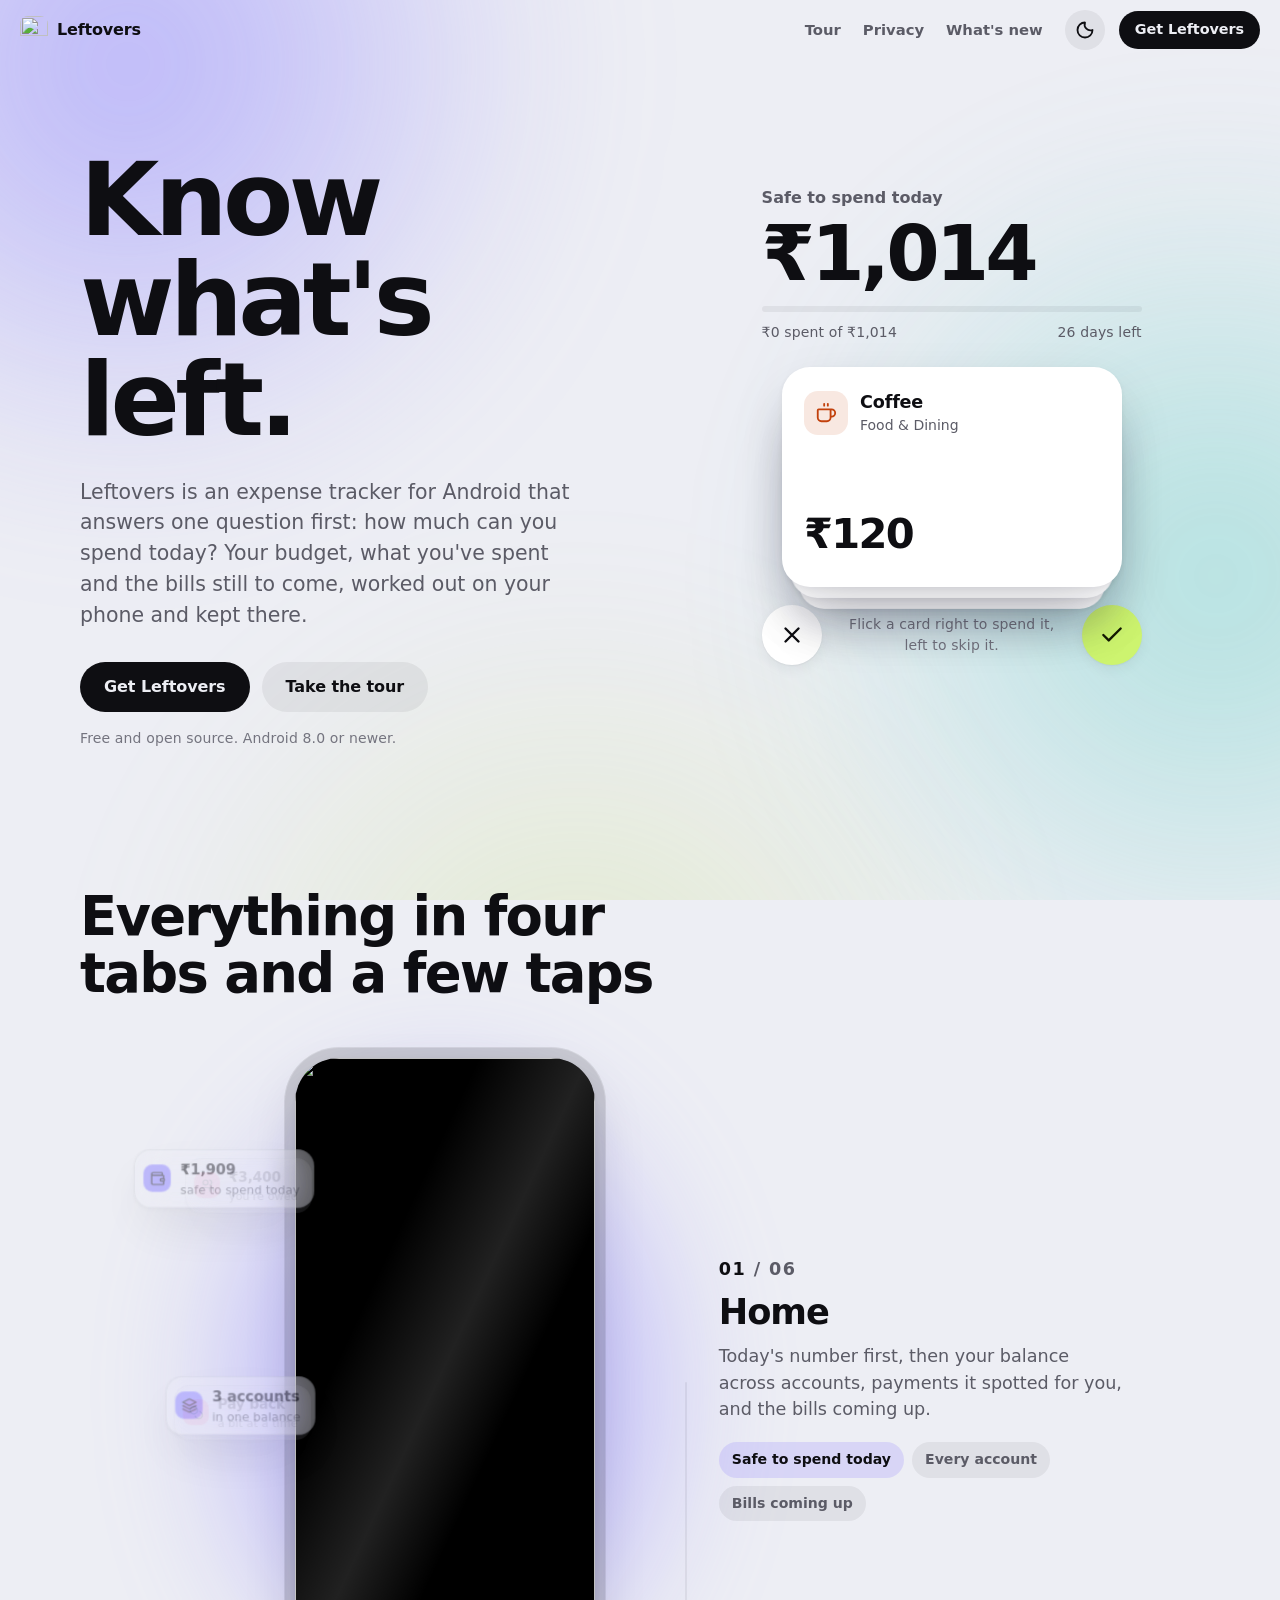
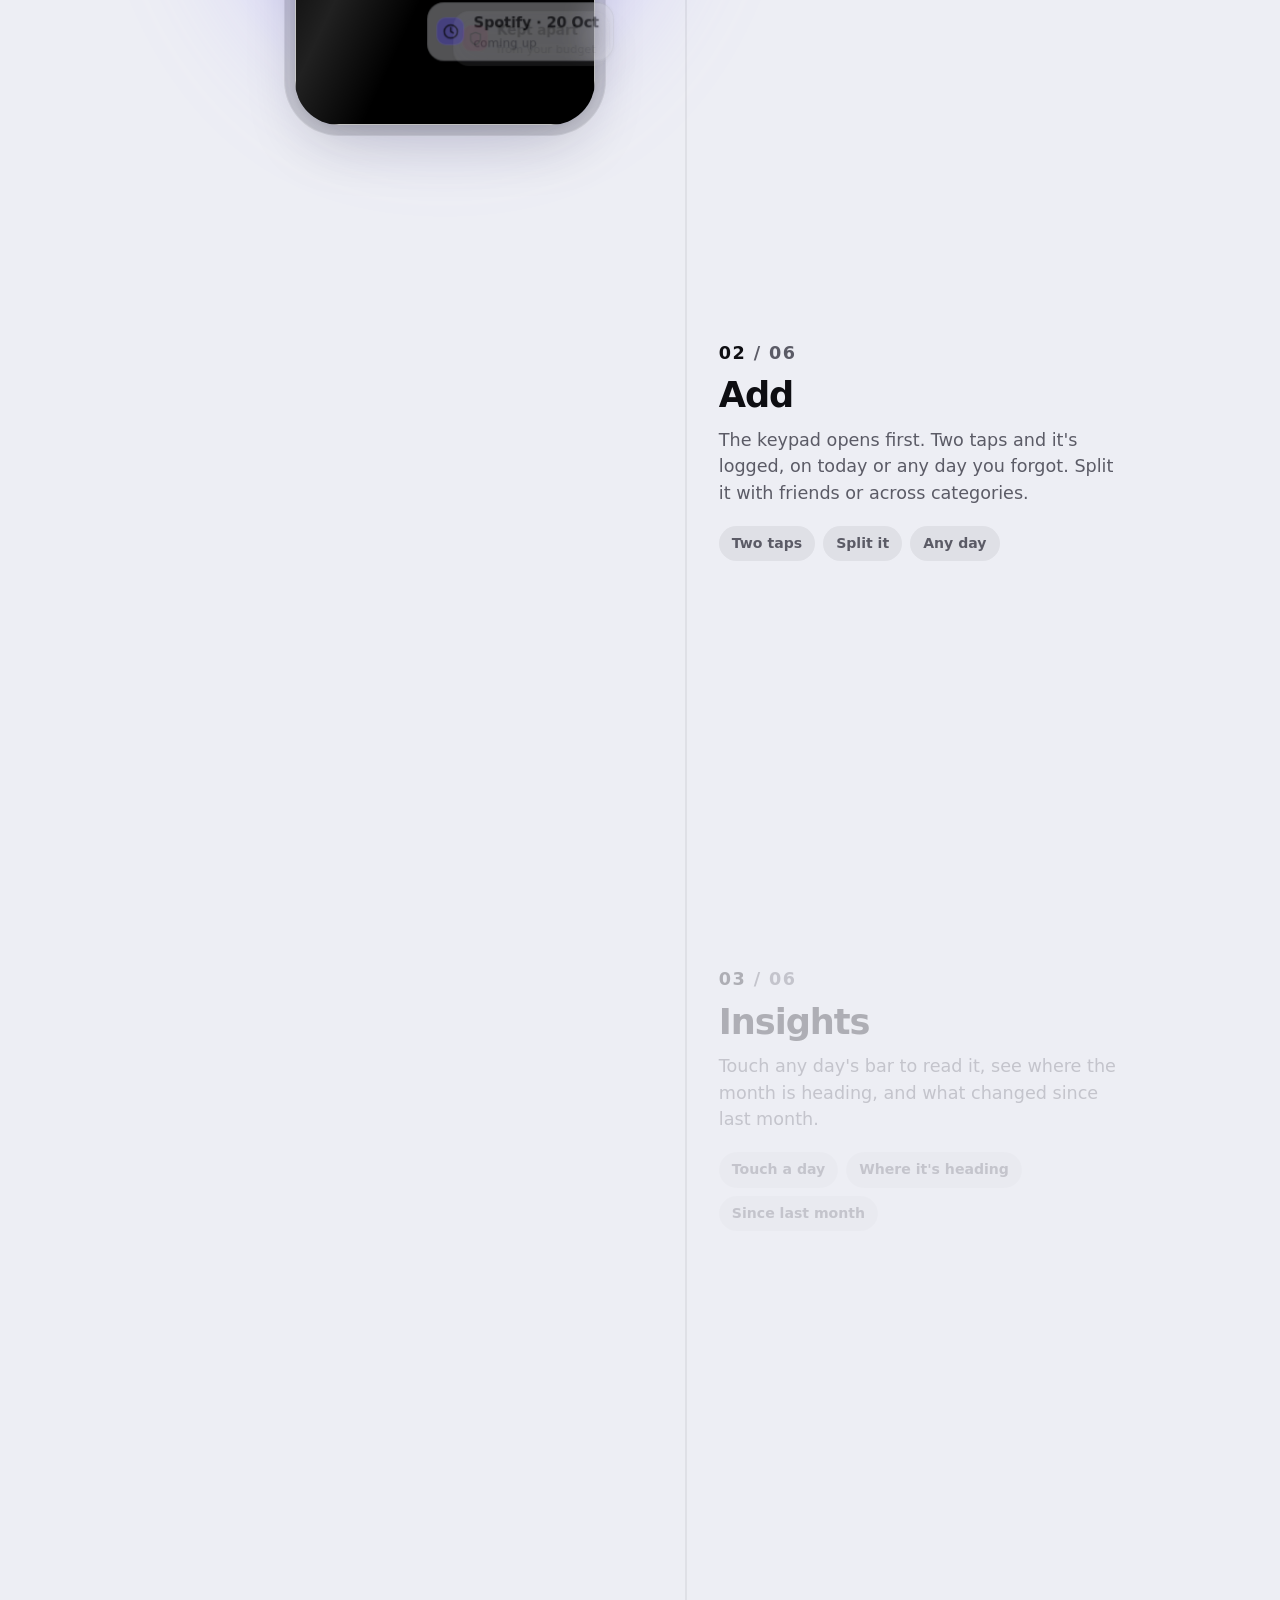
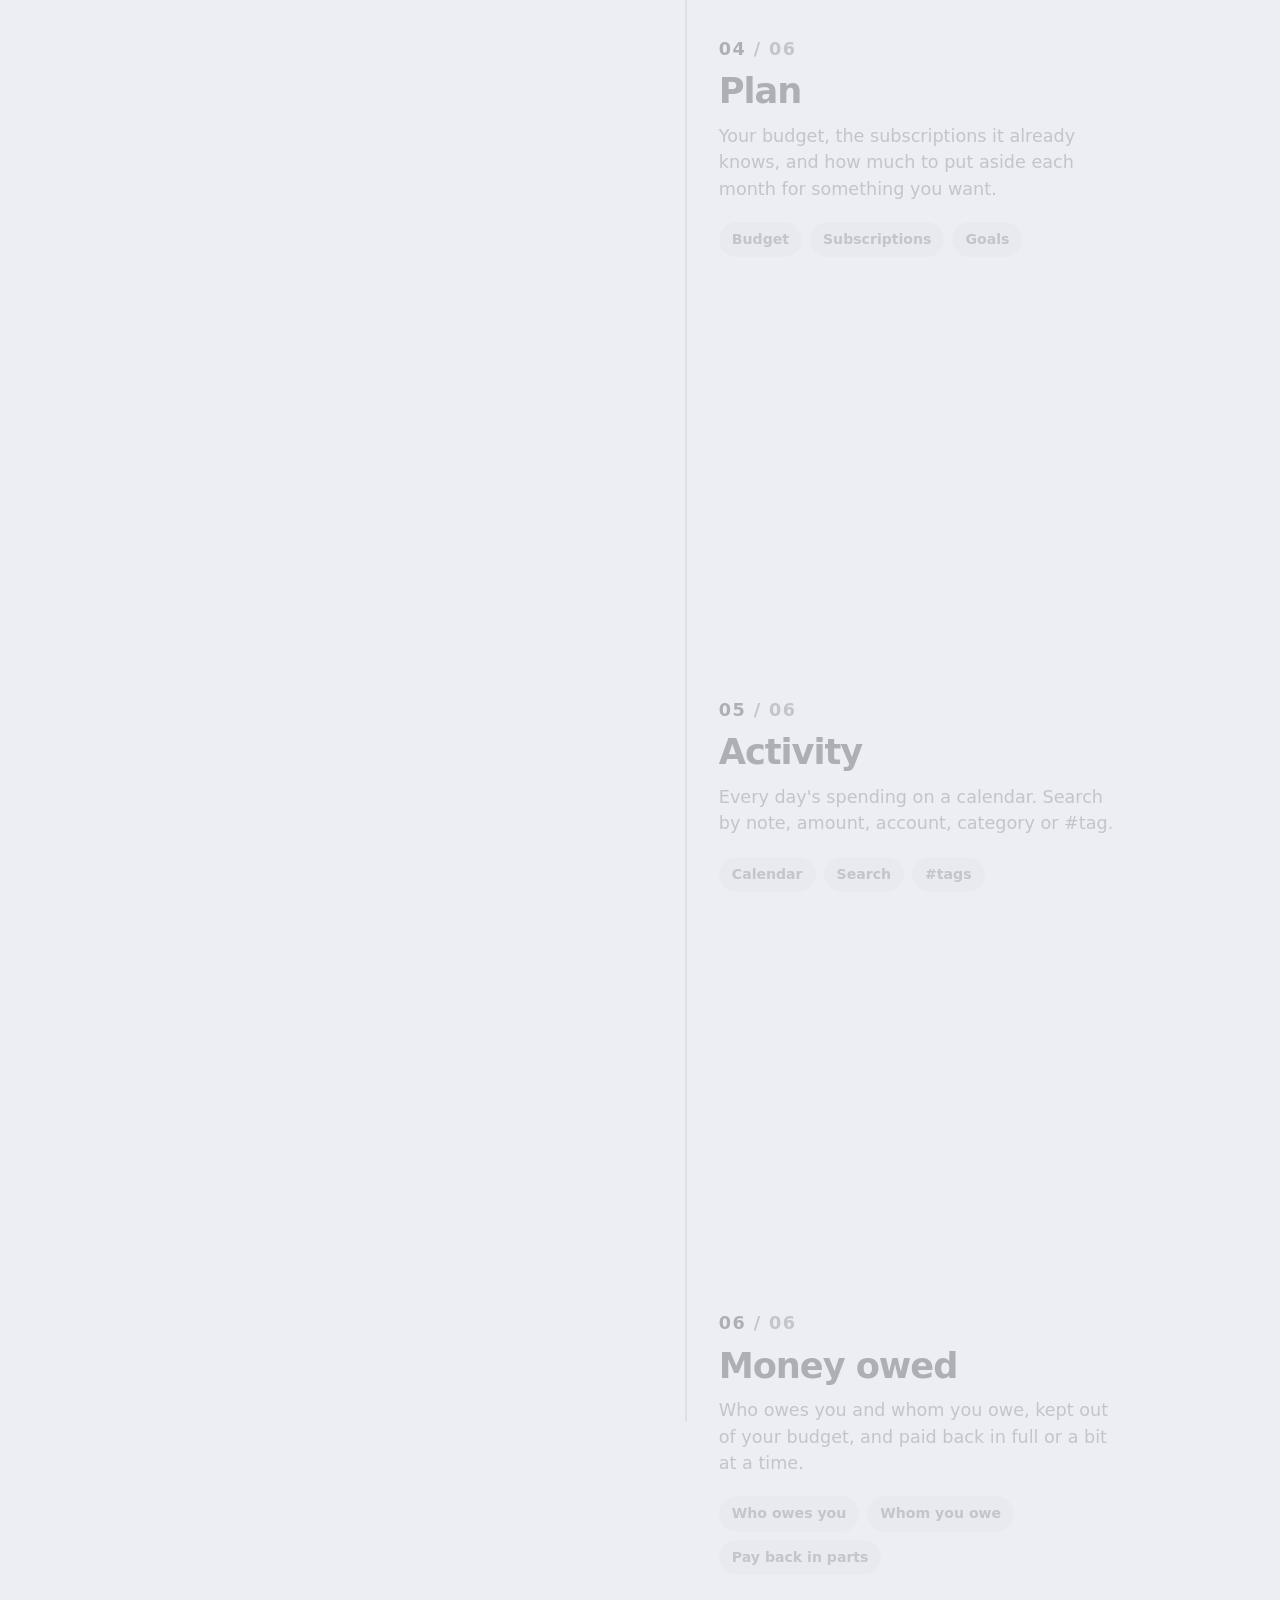
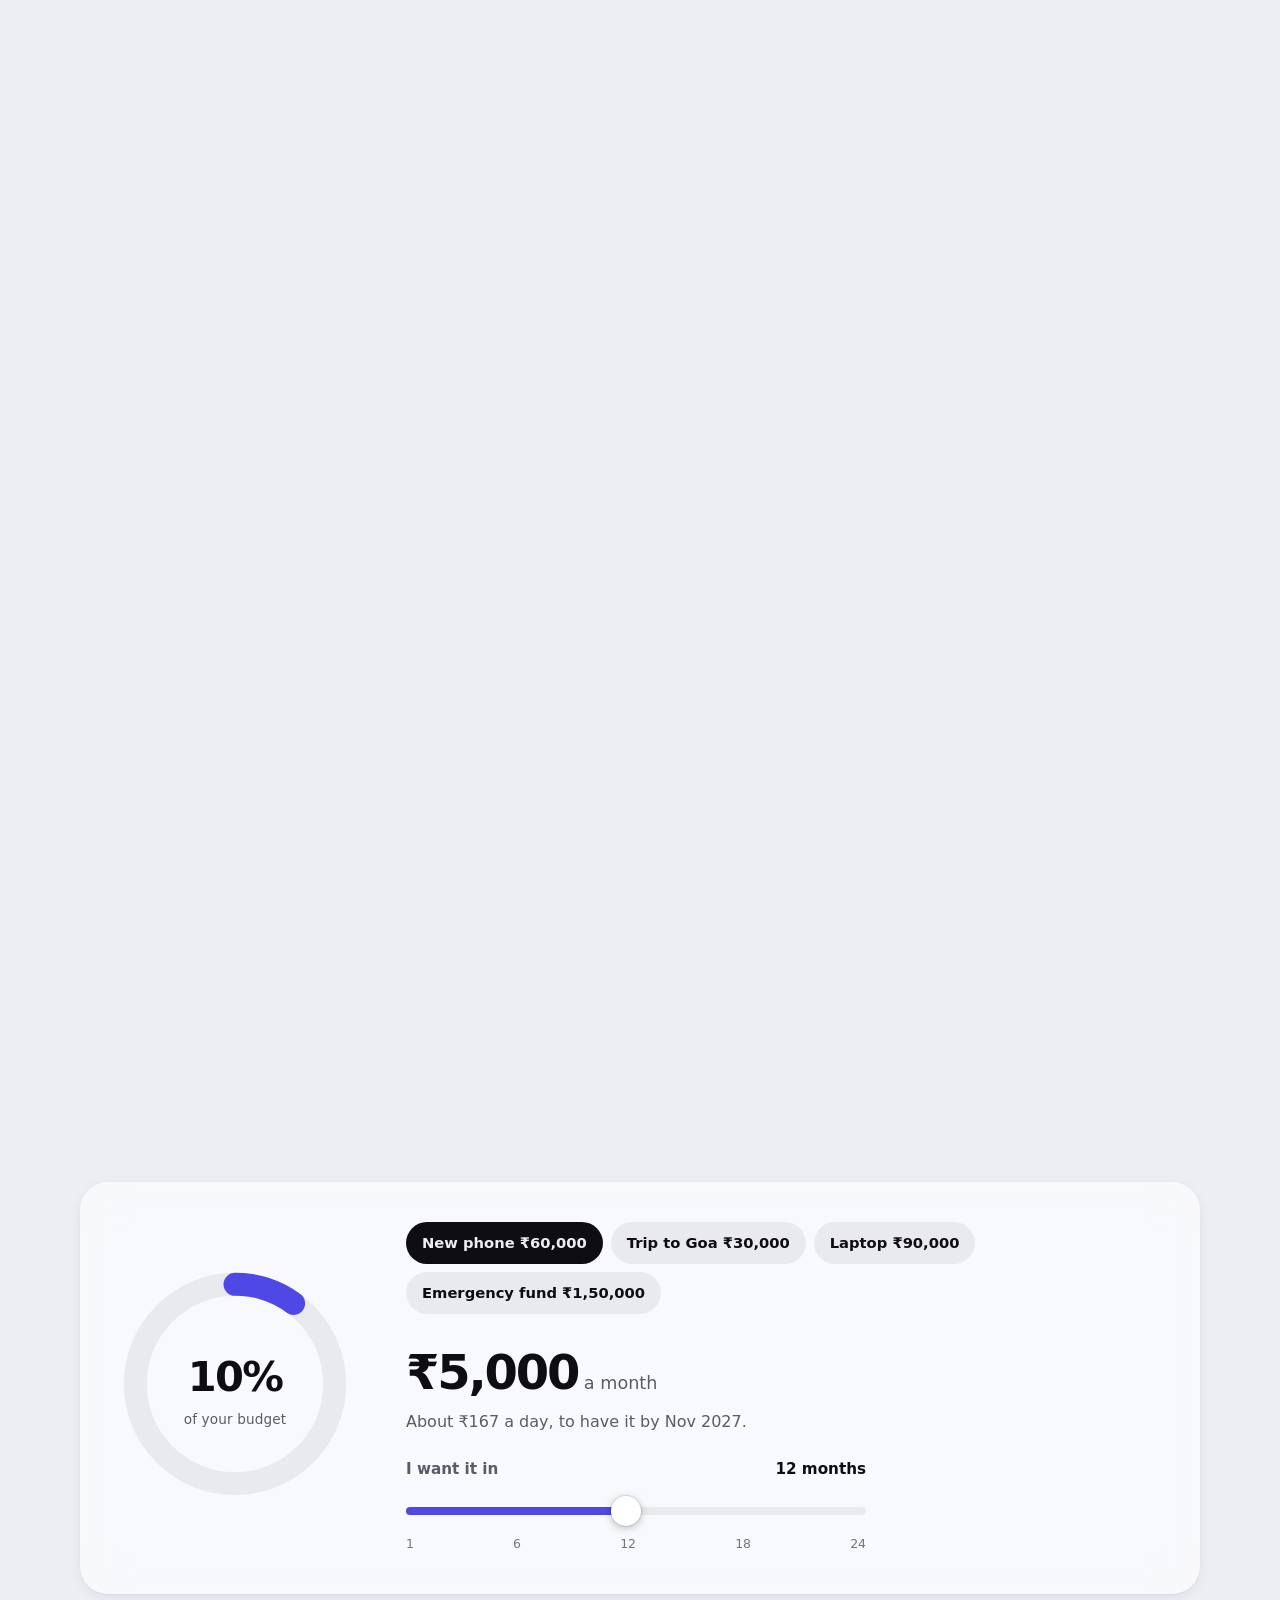
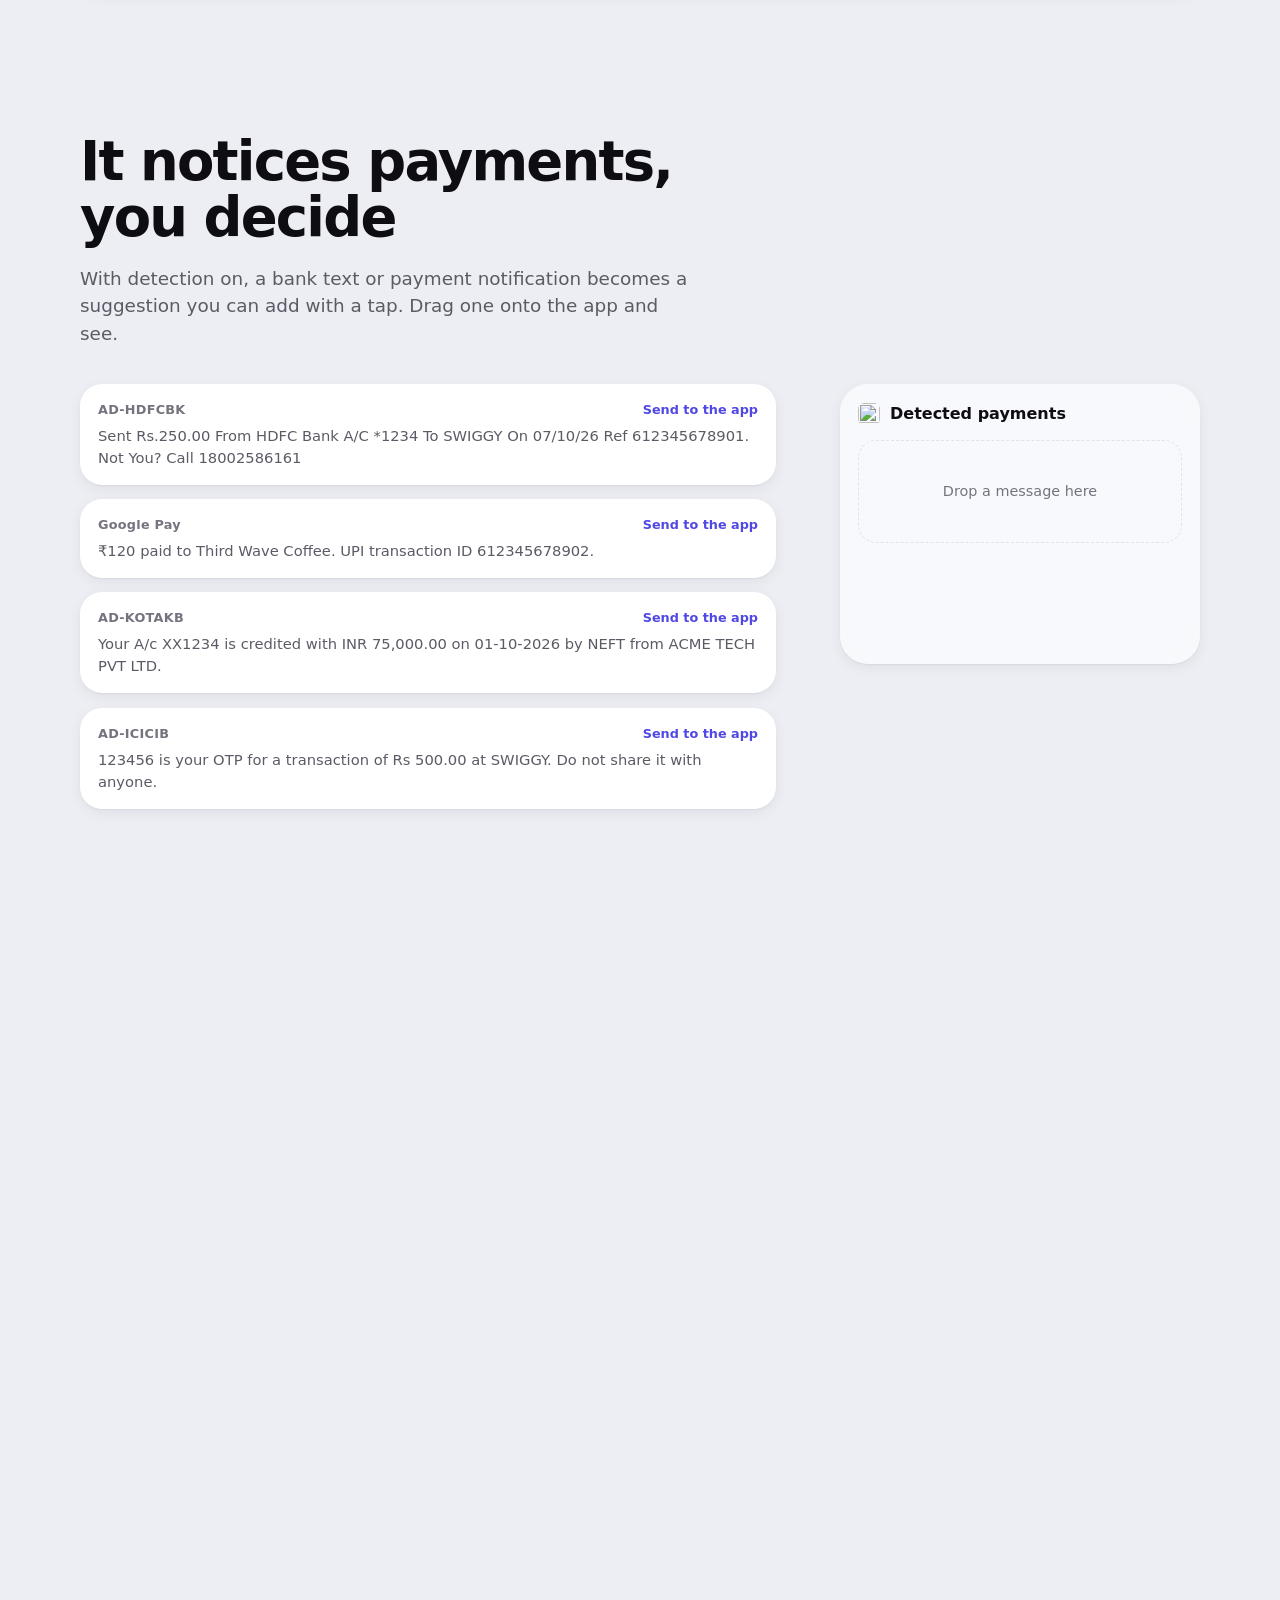
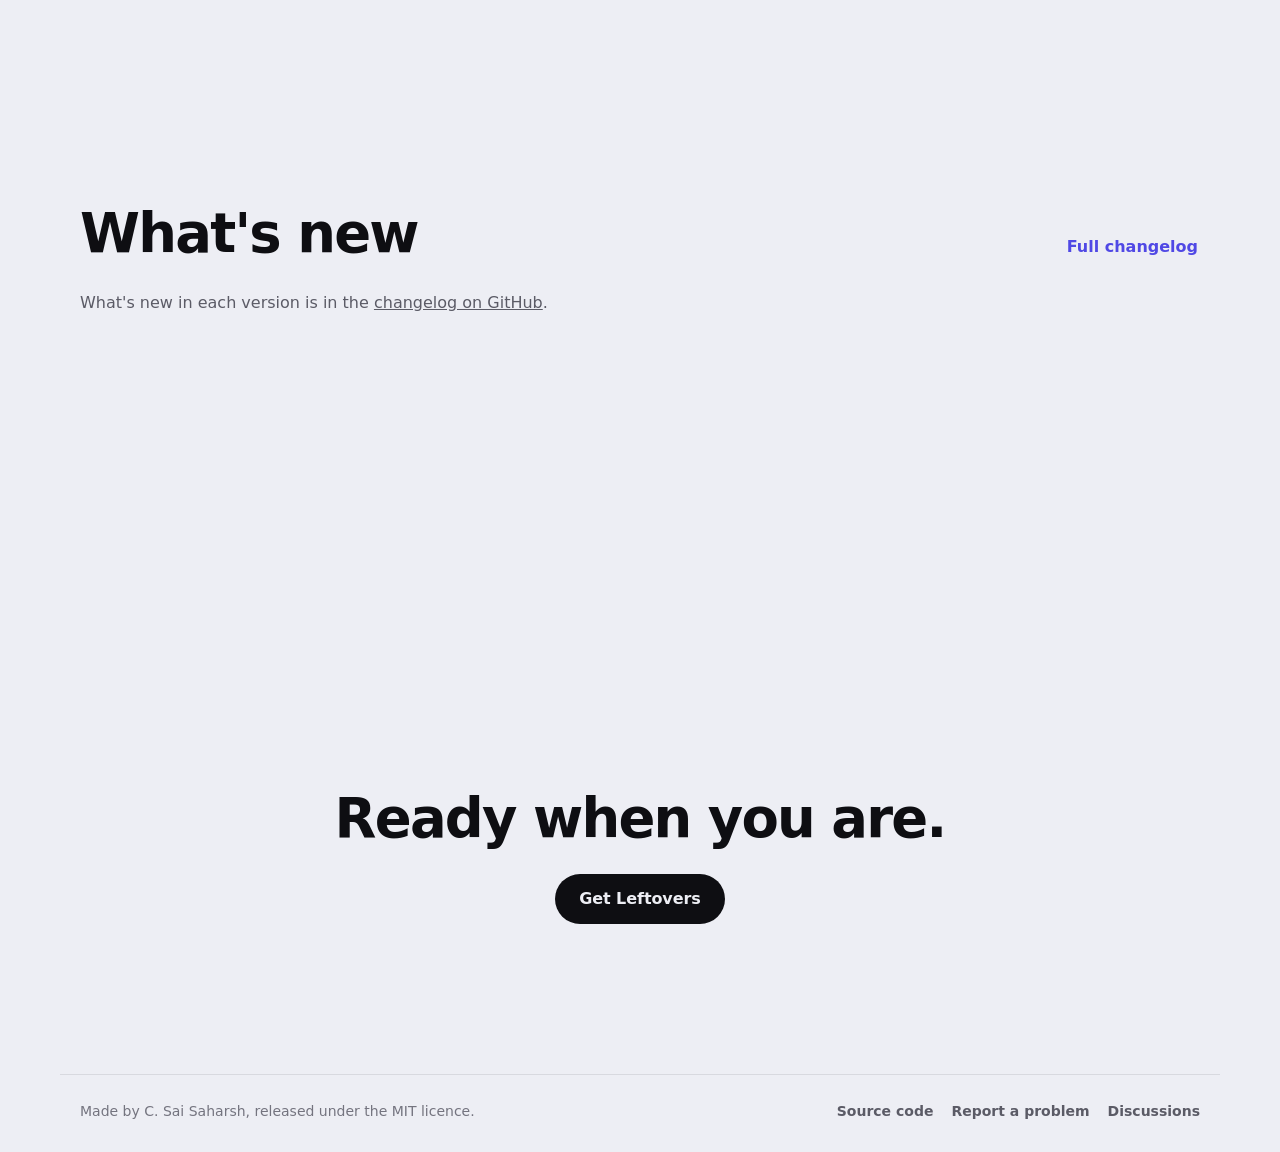
==== commit 3009fa42: "Website: the spending chart shows the last 30 days, so it's full on any day of the month" ====
--- a/website/index.html
+++ b/website/index.html
@@ -130,11 +130,11 @@
     <!-- Insights: scrub the month with a finger; the label follows and reads each day. -->
     <section class="play-month" id="month" aria-labelledby="month-title">
       <h2 id="month-title">See where it went</h2>
-      <p class="section-lede">Run your finger along the month, like on the Insights tab. Each day says what it cost and what it went on.</p>
+      <p class="section-lede">Run your finger along the days, like on the Insights tab. Each day says what it cost and what it went on.</p>
       <div class="panel chart-panel">
         <div class="chart-head">
           <div>
-            <p class="chart-label" id="chart-label">This month so far</p>
+            <p class="chart-label" id="chart-label">The last 30 days</p>
             <p class="chart-value" id="chart-value">₹0</p>
             <p class="chart-sub" id="chart-sub"></p>
           </div>
@@ -144,7 +144,7 @@
           <div class="bars" id="bars"></div>
           <div class="pin" id="pin" aria-hidden="true"></div>
         </div>
-        <div class="chart-axis" aria-hidden="true"><span>1</span><span id="axis-mid"></span><span id="axis-end"></span></div>
+        <div class="chart-axis" aria-hidden="true"><span id="axis-start"></span><span id="axis-mid"></span><span id="axis-end"></span></div>
       </div>
     </section>
 
--- a/website/style.css
+++ b/website/style.css
@@ -369,7 +369,6 @@
 .bars { position: absolute; inset: 0; display: flex; align-items: end; gap: 3px; }
 .bar-col { flex: 1; height: 100%; display: flex; align-items: end; }
 .bar-col i { display: block; width: 100%; border-radius: 4px 4px 2px 2px; background: var(--text); opacity: .22; transform-origin: bottom; will-change: transform, opacity; }
-.bar-col.future i { background: transparent; border: 1px dashed var(--text-3); opacity: .35; }
 .pin { position: absolute; top: -6px; bottom: 0; width: 2px; margin-left: -1px; background: var(--iris); border-radius: 2px; opacity: 0; pointer-events: none; }
 .chart-axis { display: flex; justify-content: space-between; margin-top: 8px; color: var(--text-3); font-size: .8rem; letter-spacing: .01em; font-variant-numeric: tabular-nums; }
 
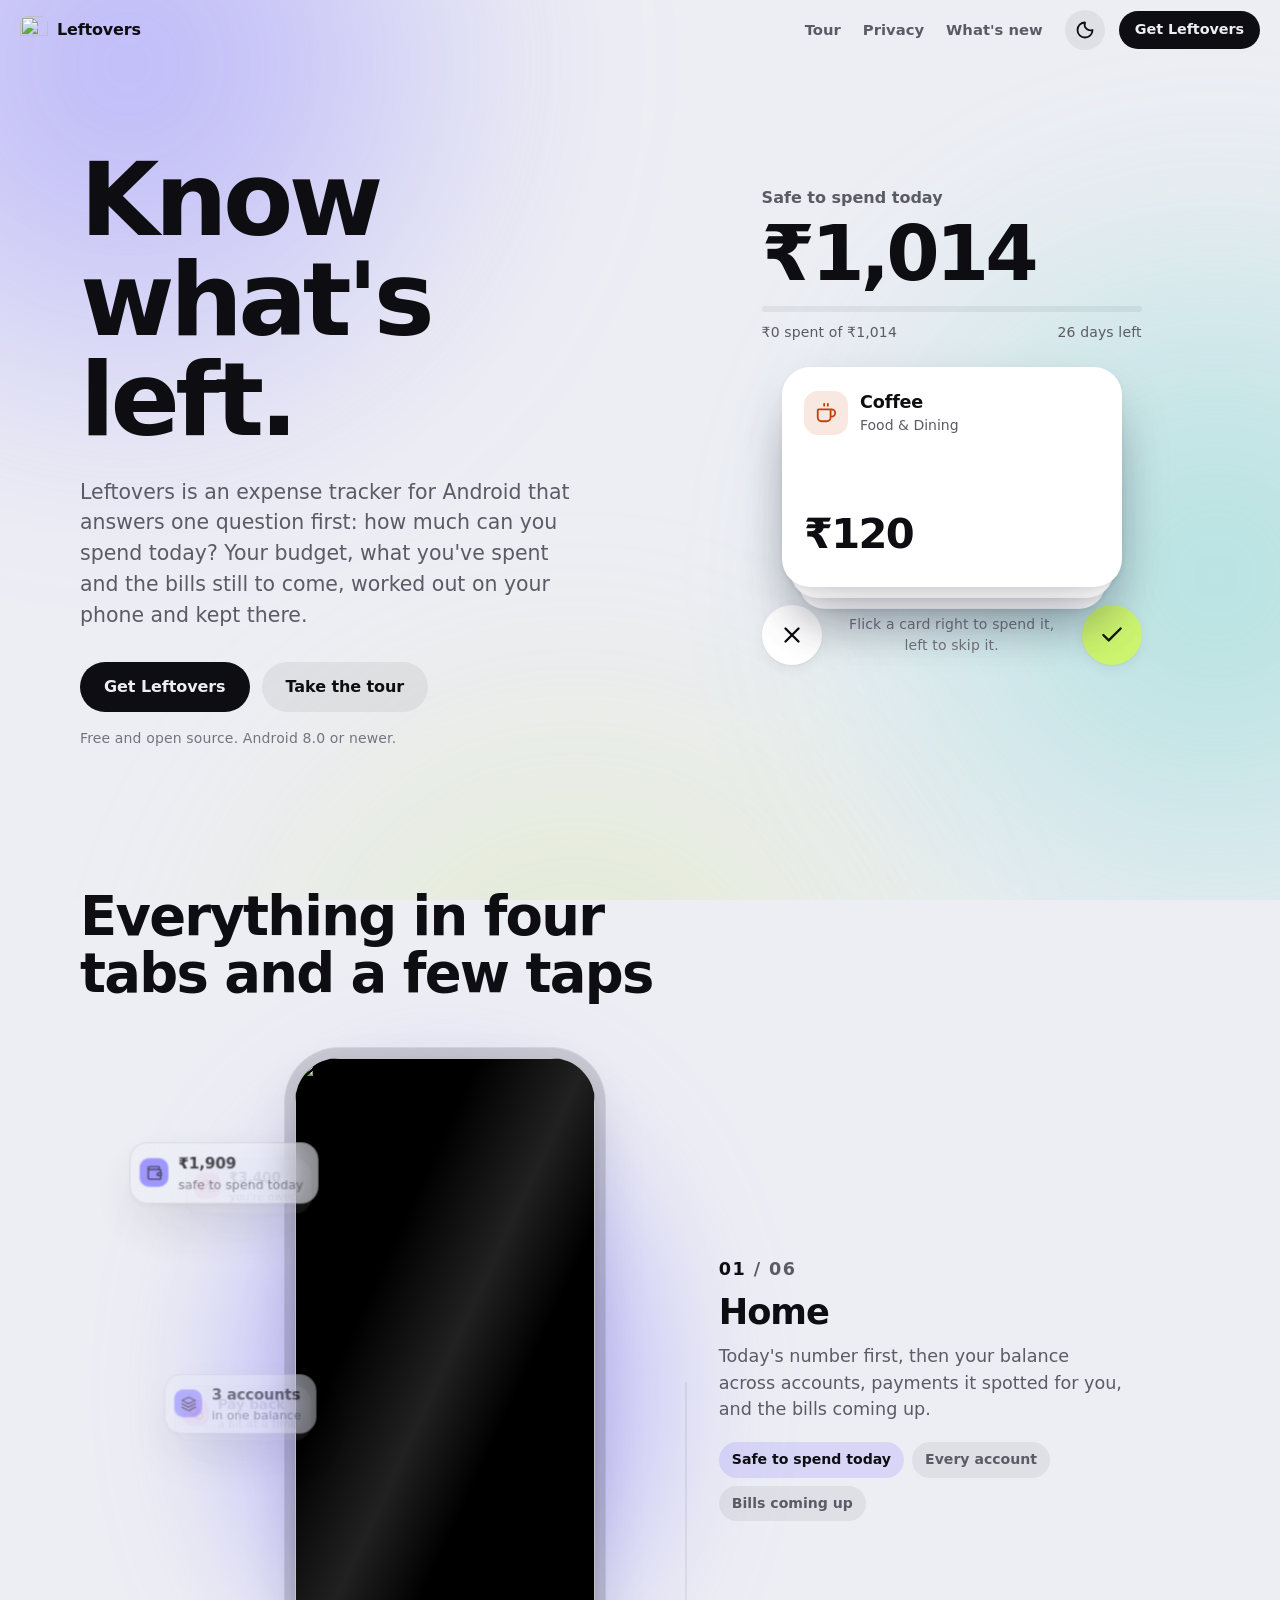
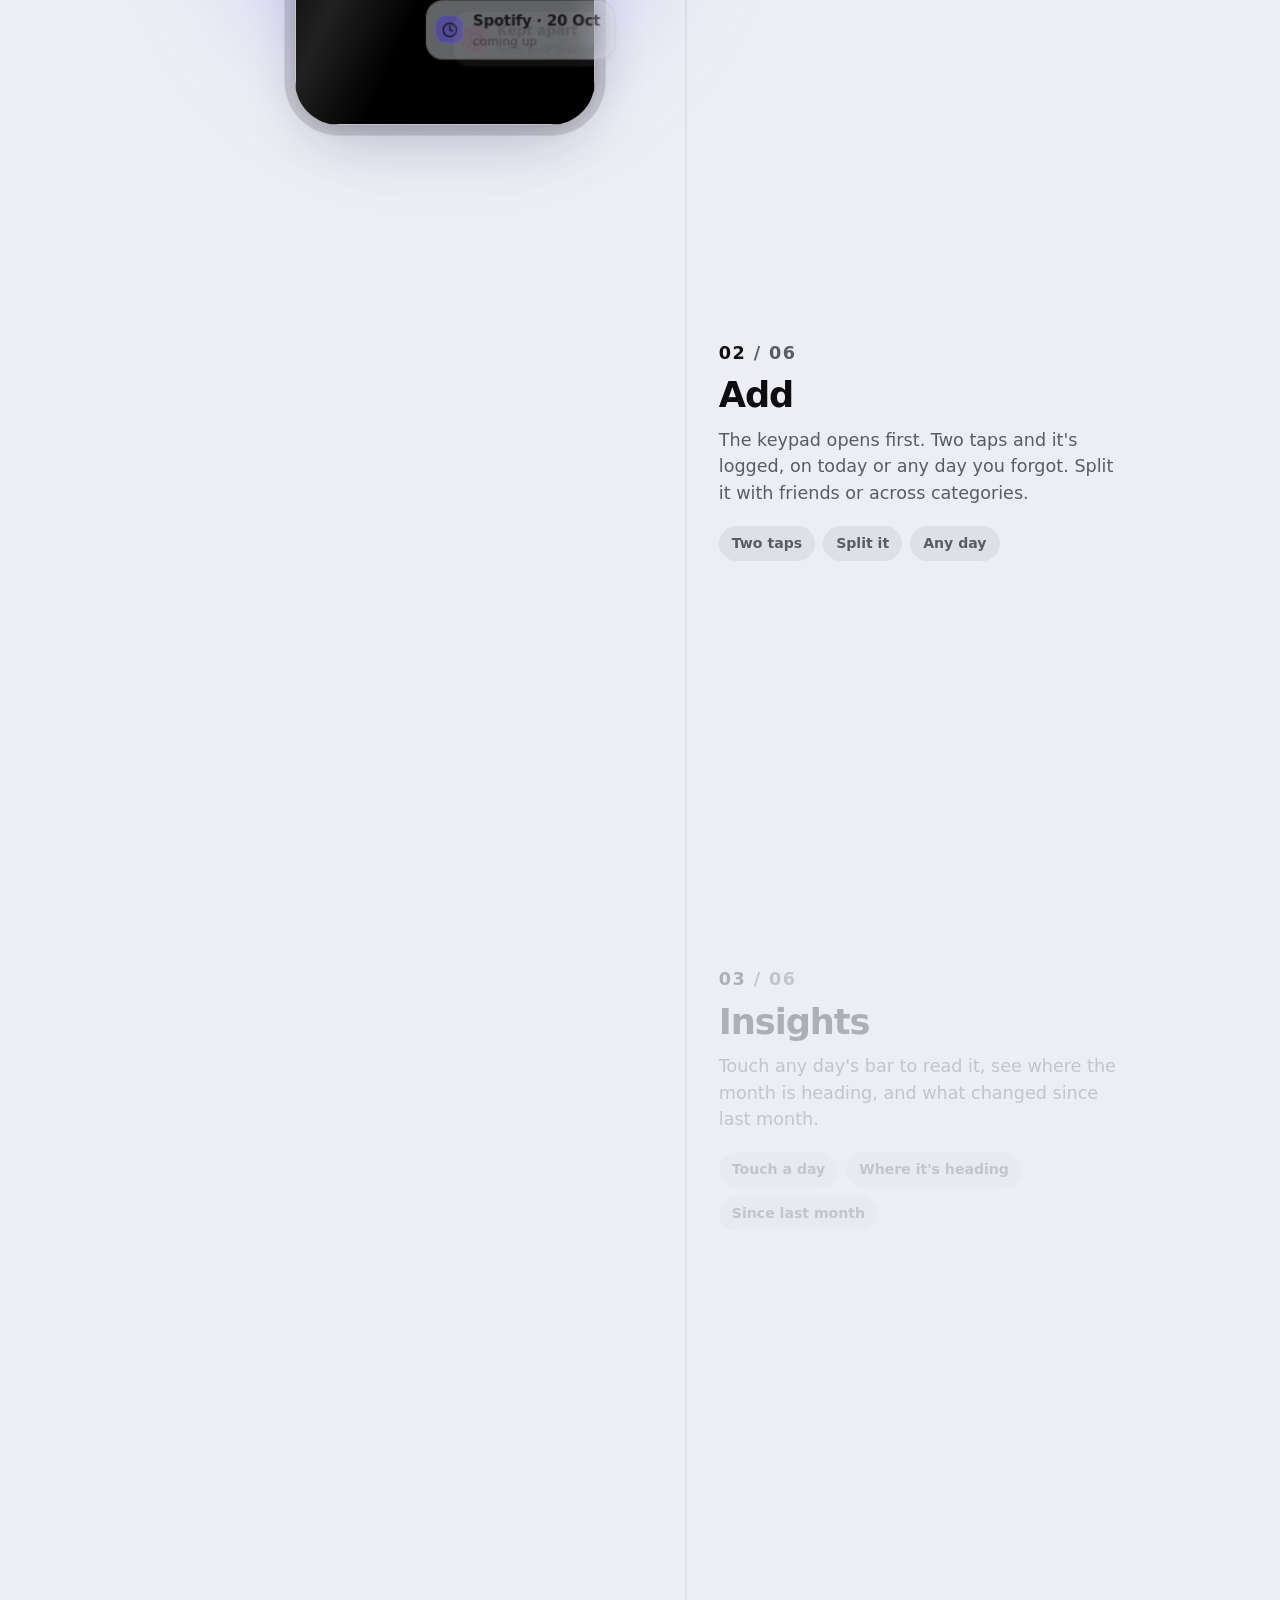
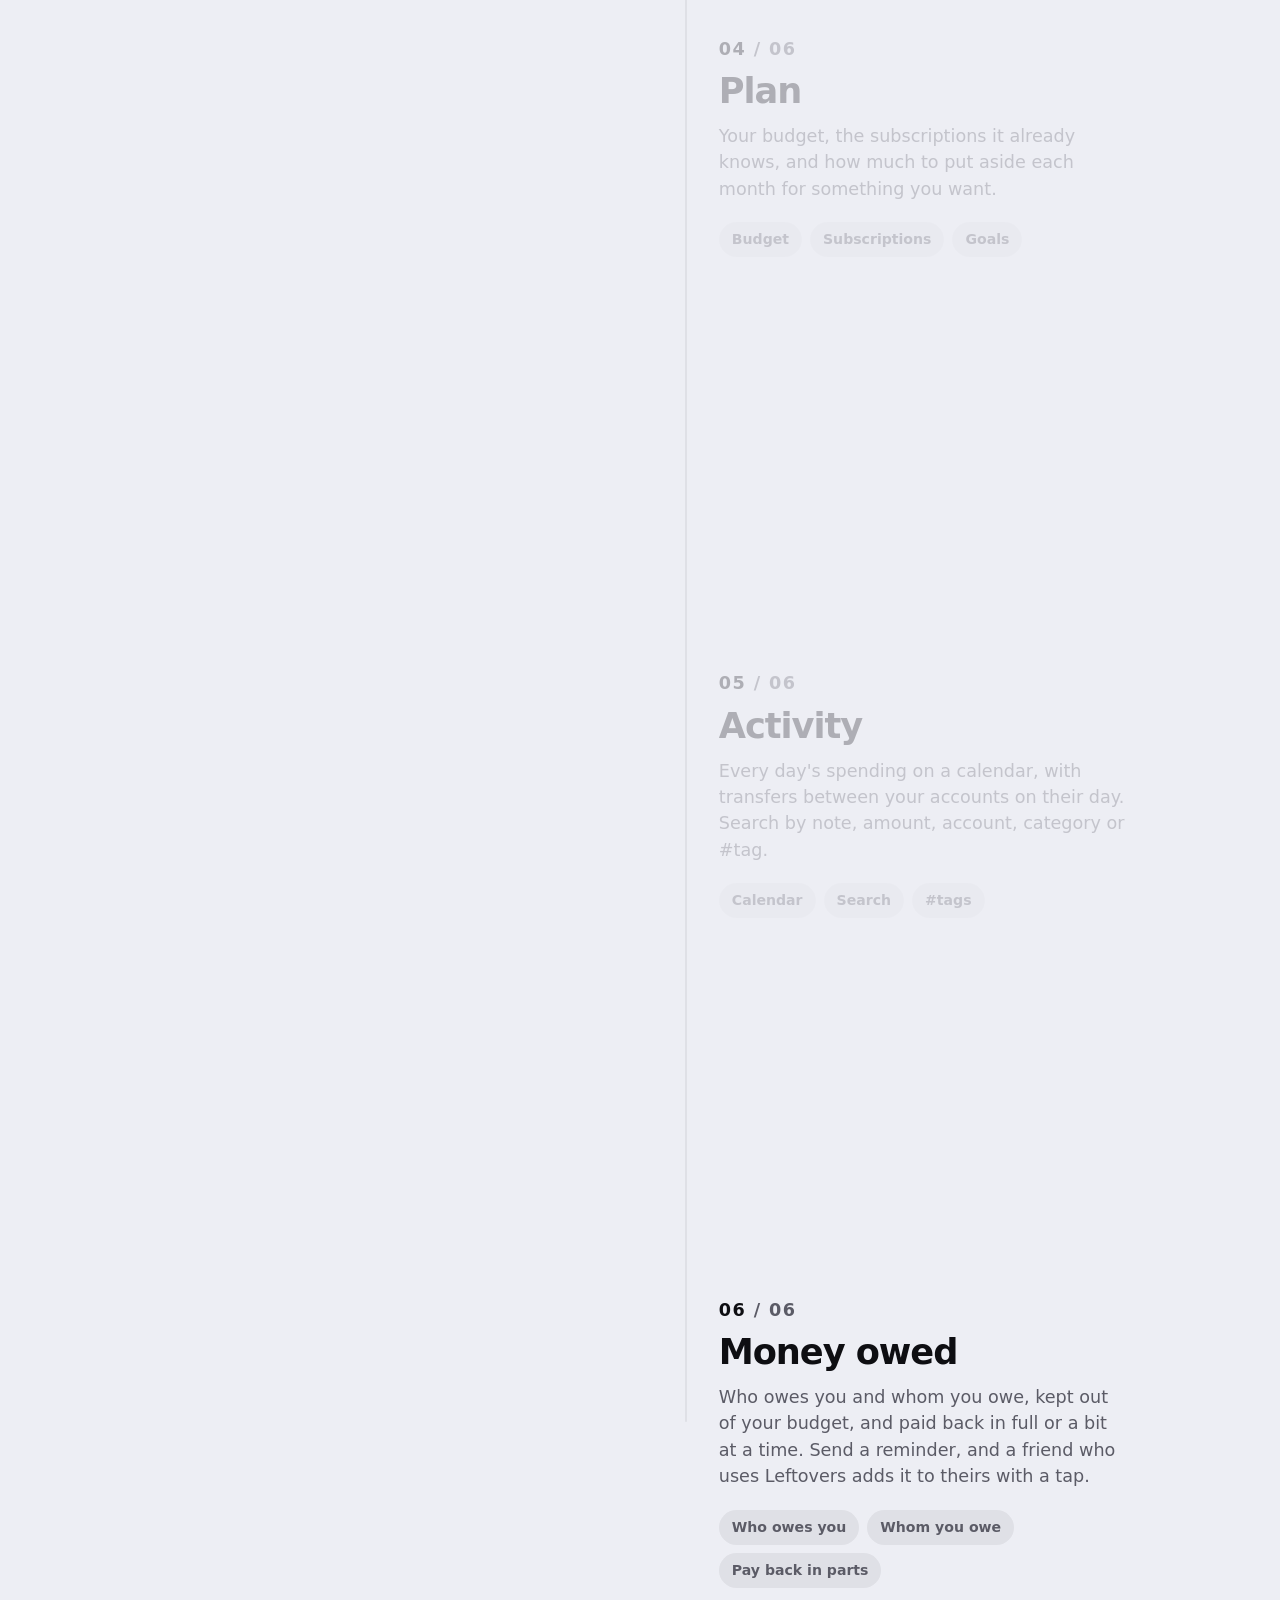
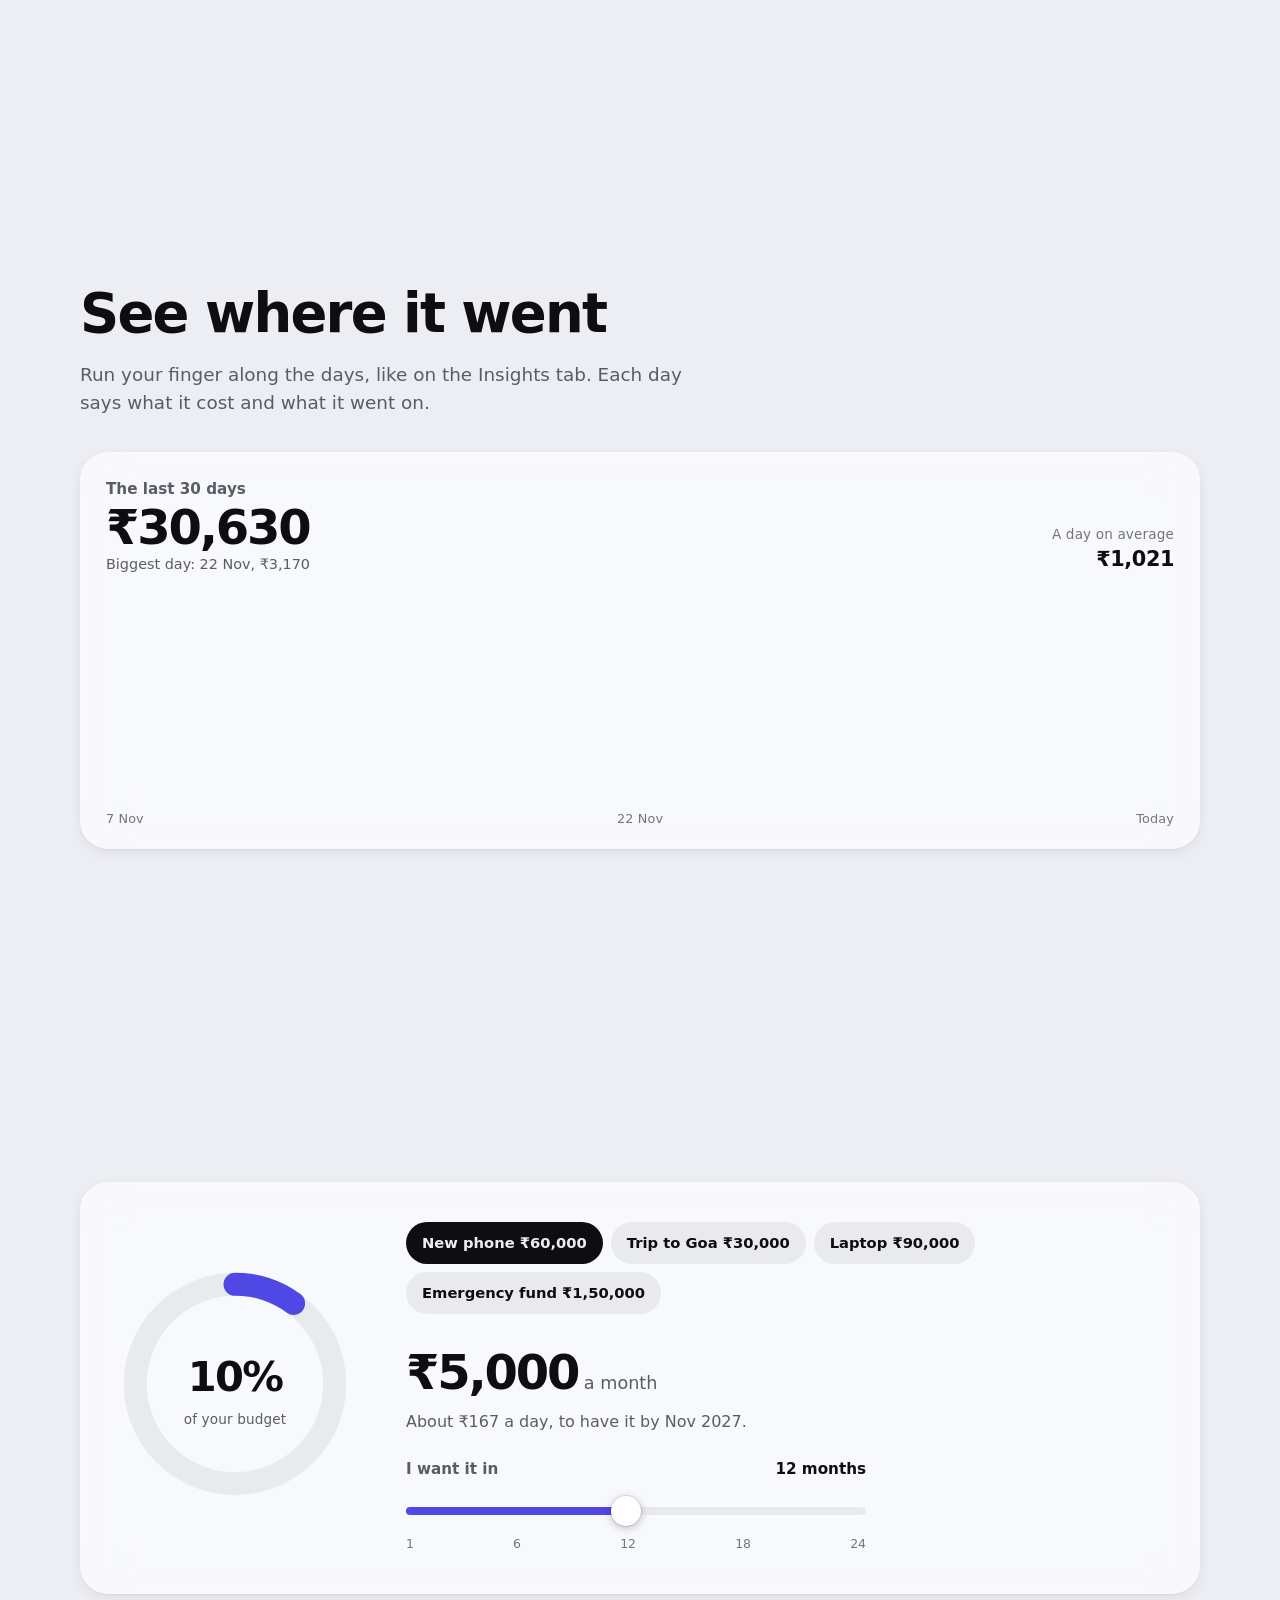
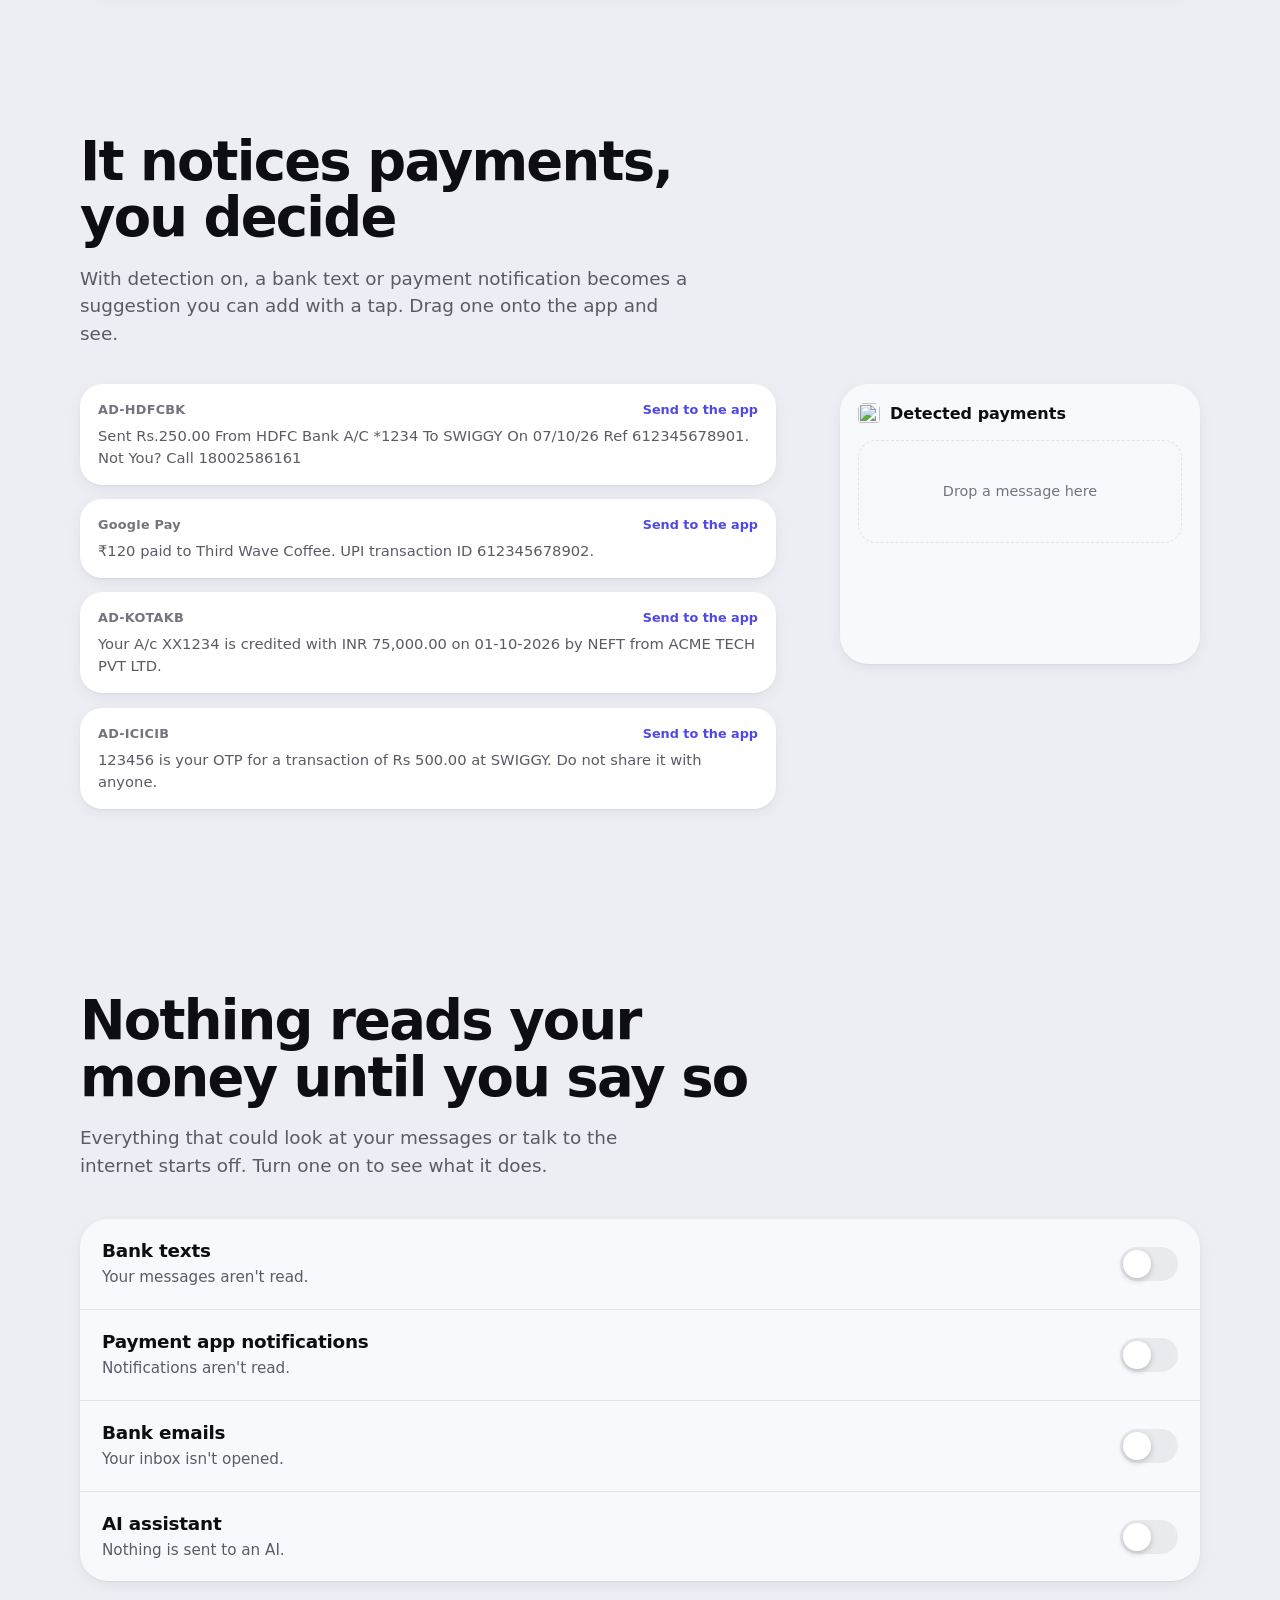
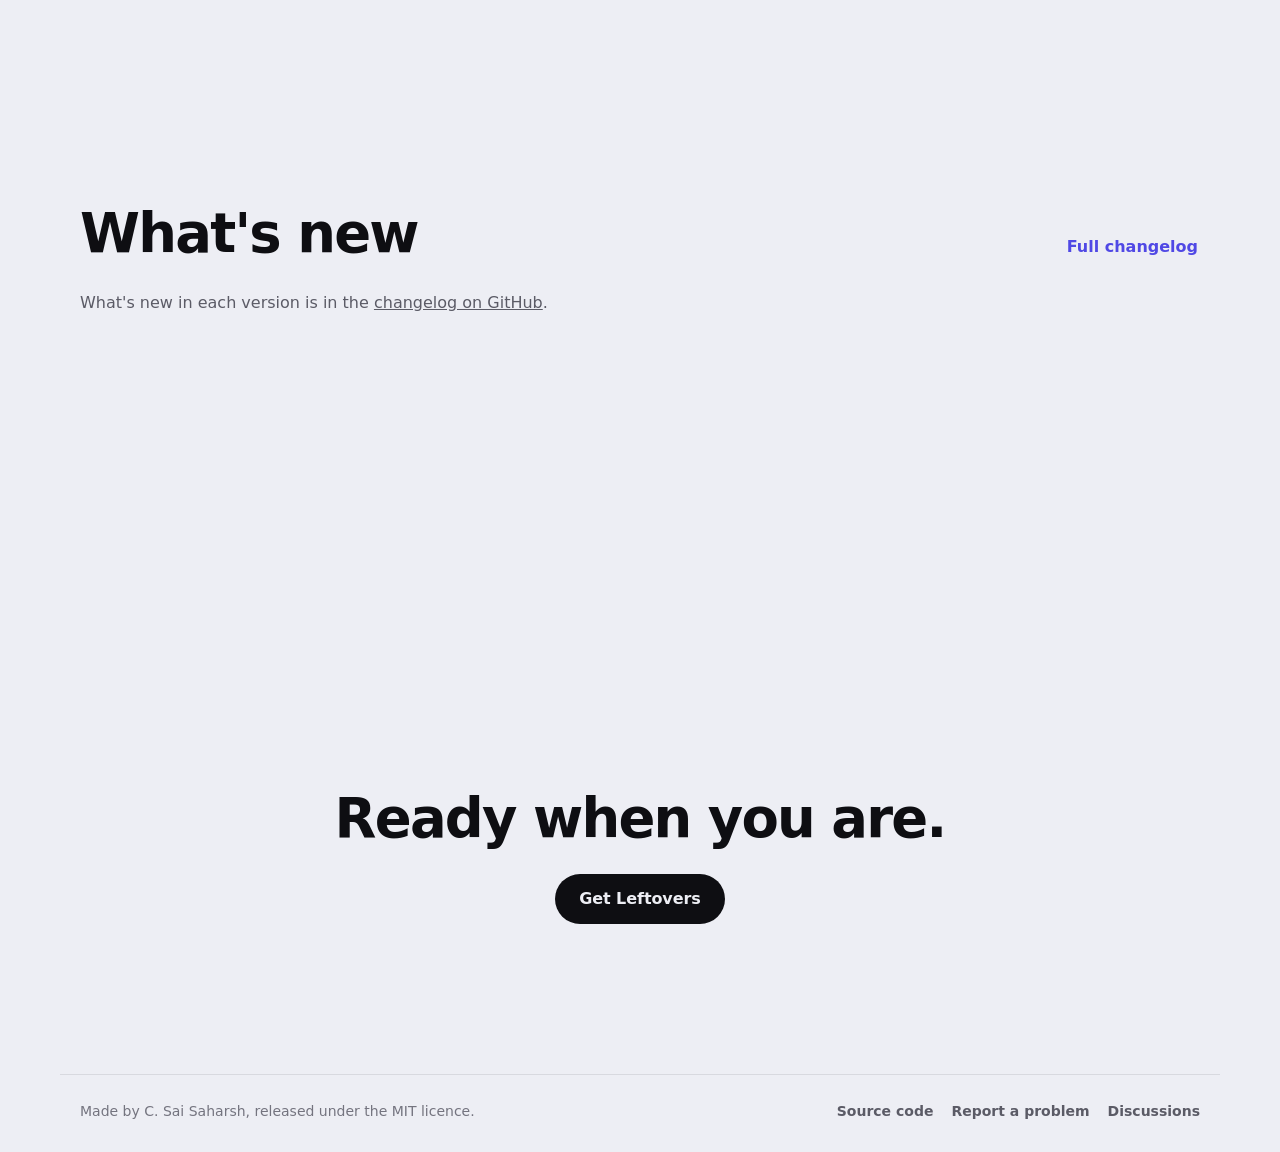
==== commit d6302151: "Money owed sent to a friend's Leftovers by a link; hide categories; All categories with search; tran" ====
--- a/website/index.html
+++ b/website/index.html
@@ -103,12 +103,12 @@
           </li>
           <li class="step" data-shot="calendar">
             <h3>Activity</h3>
-            <p>Every day's spending on a calendar. Search by note, amount, account, category or #tag.</p>
+            <p>Every day's spending on a calendar, with transfers between your accounts on their day. Search by note, amount, account, category or #tag.</p>
             <img class="inline-shot" data-name="calendar" alt="The Activity calendar" width="540" height="1200" loading="lazy">
           </li>
           <li class="step" data-shot="money-owed">
             <h3>Money owed</h3>
-            <p>Who owes you and whom you owe, kept out of your budget, and paid back in full or a bit at a time.</p>
+            <p>Who owes you and whom you owe, kept out of your budget, and paid back in full or a bit at a time. Send a reminder, and a friend who uses Leftovers adds it to theirs with a tap.</p>
             <img class="inline-shot" data-name="money-owed" alt="Money owed" width="540" height="1200" loading="lazy">
           </li>
         </ol>
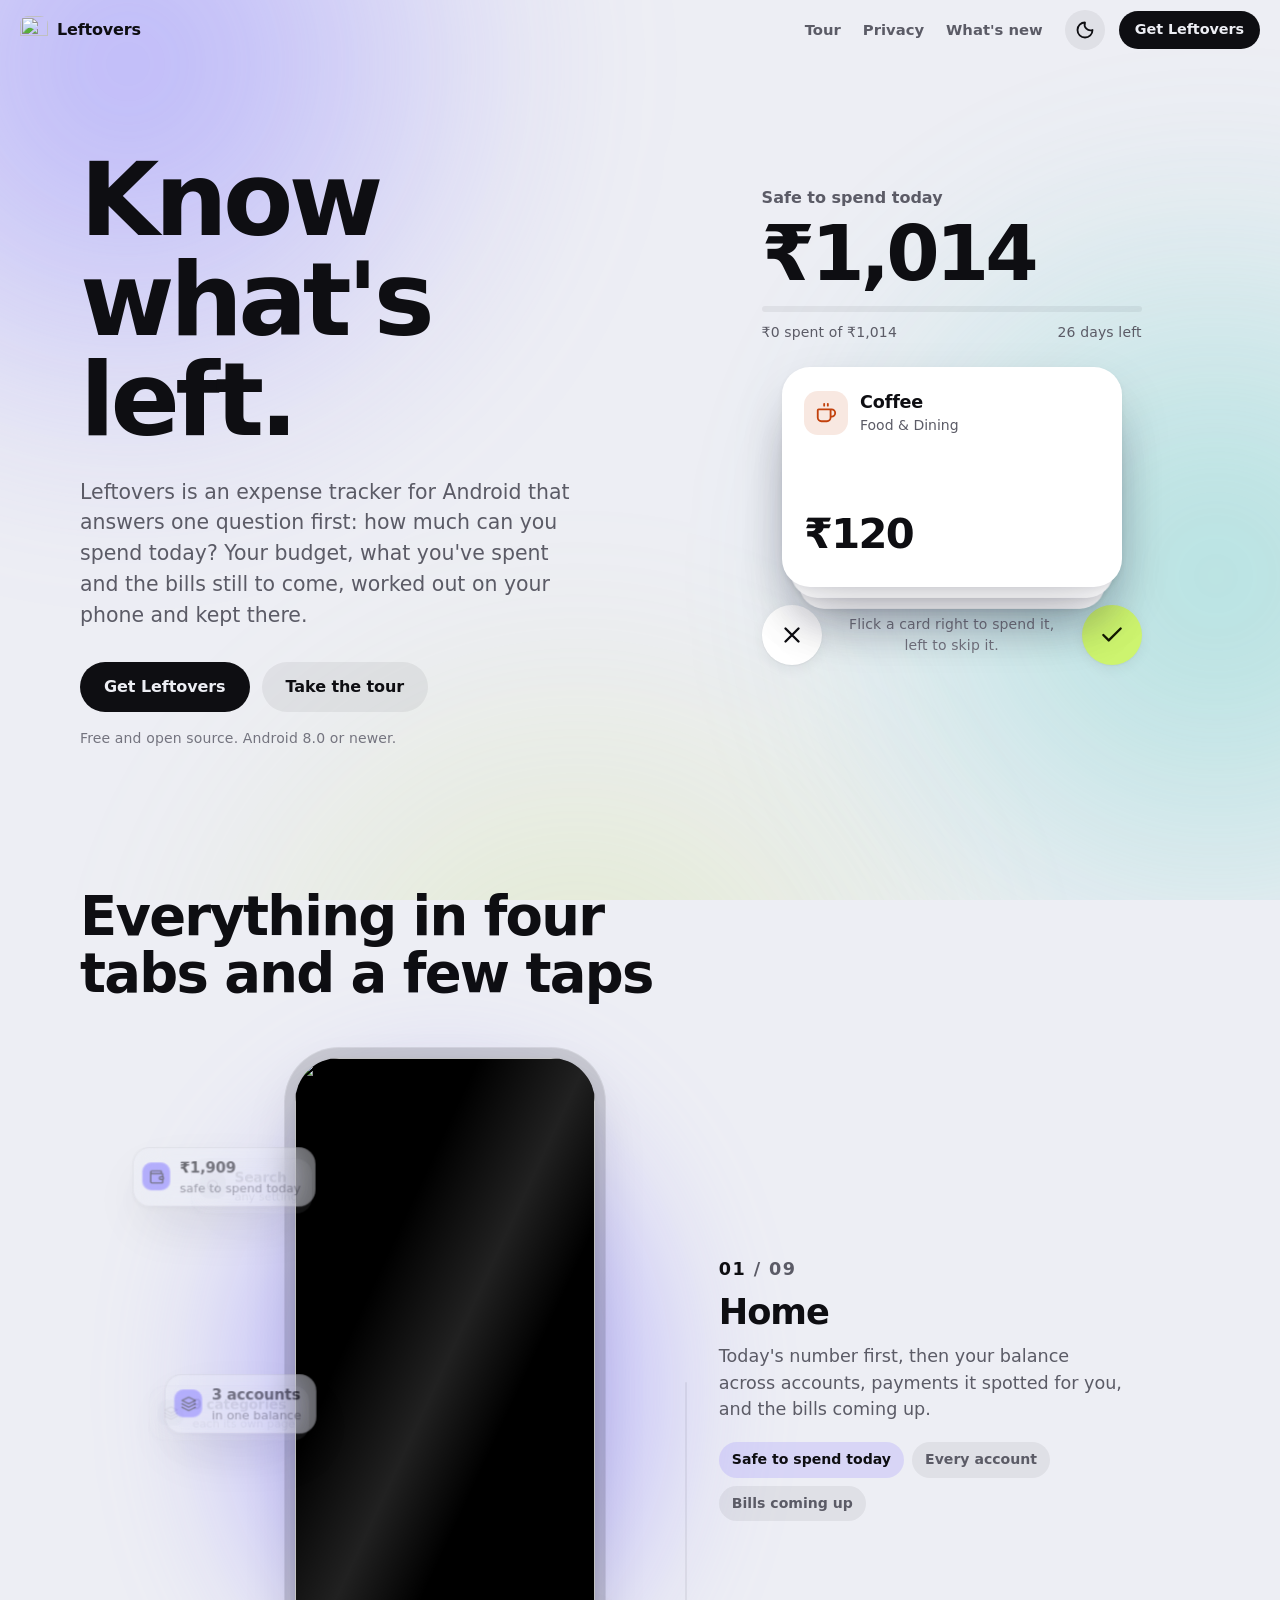
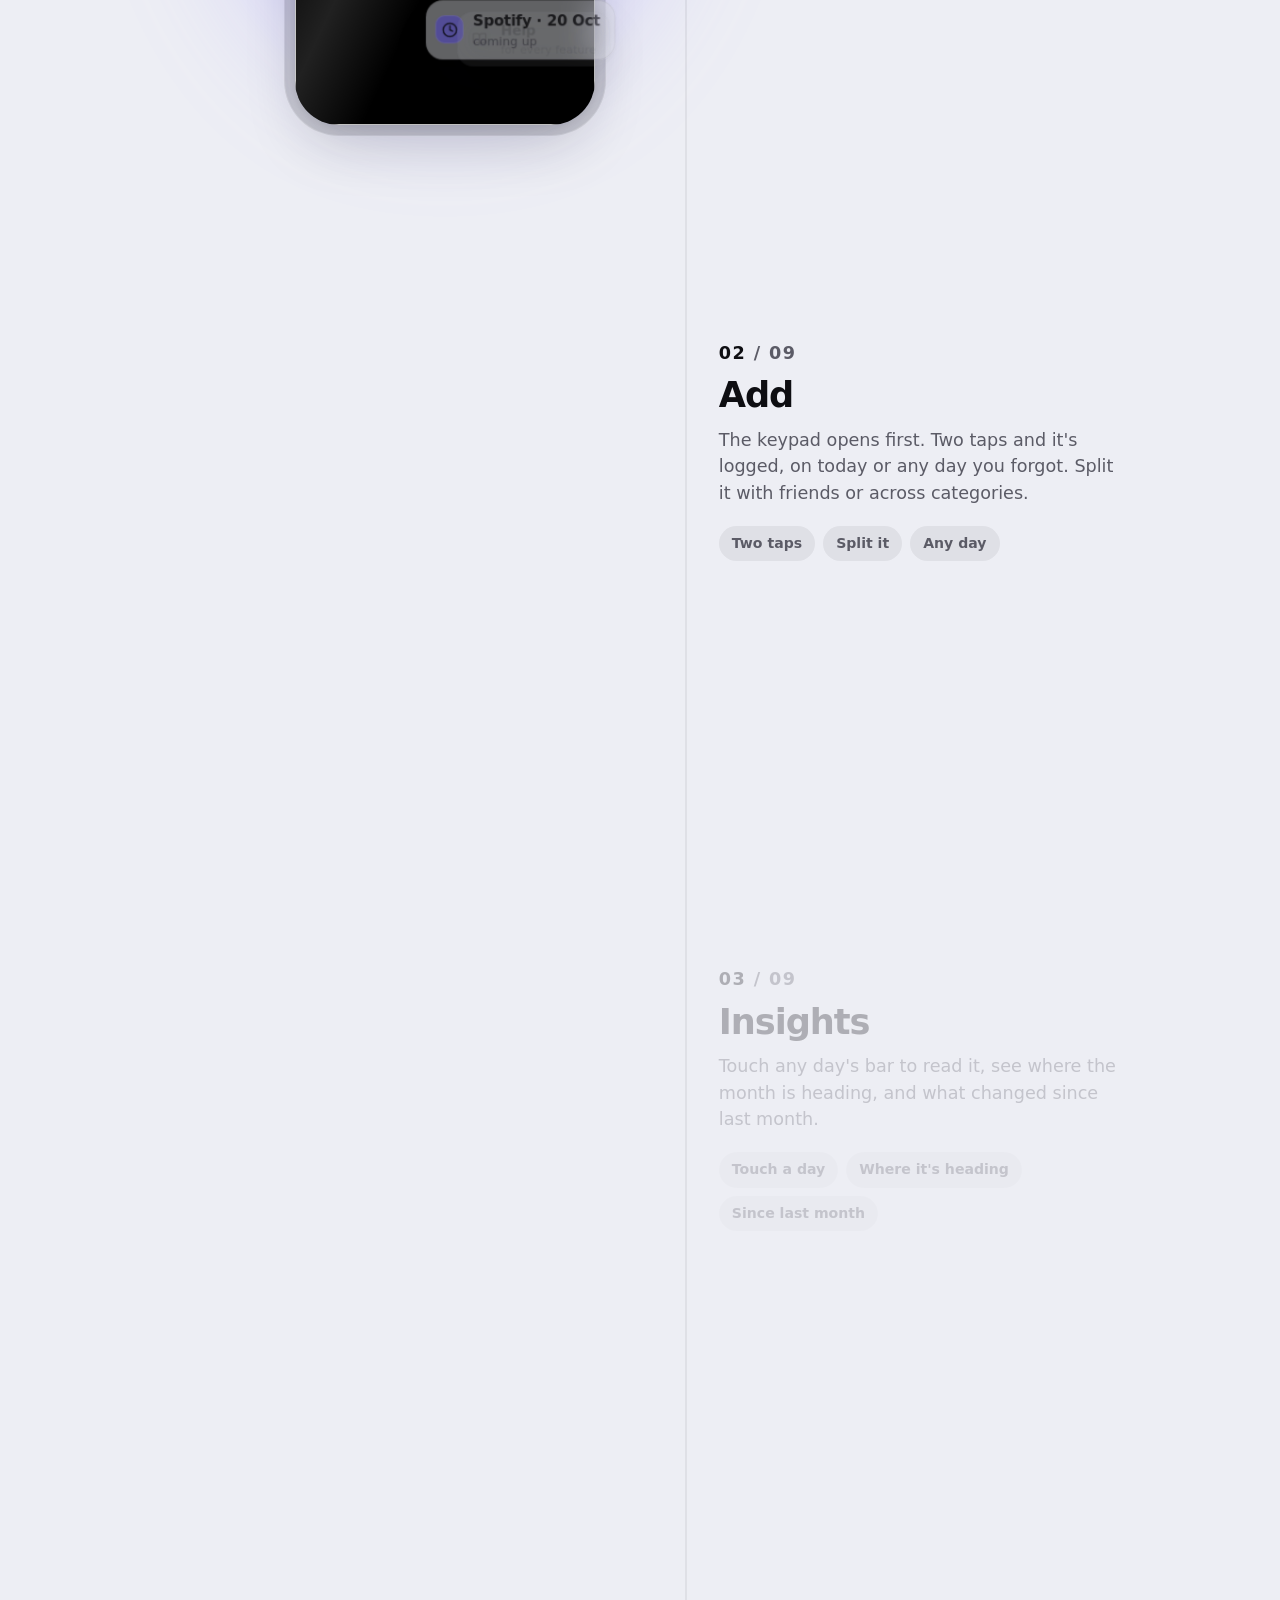
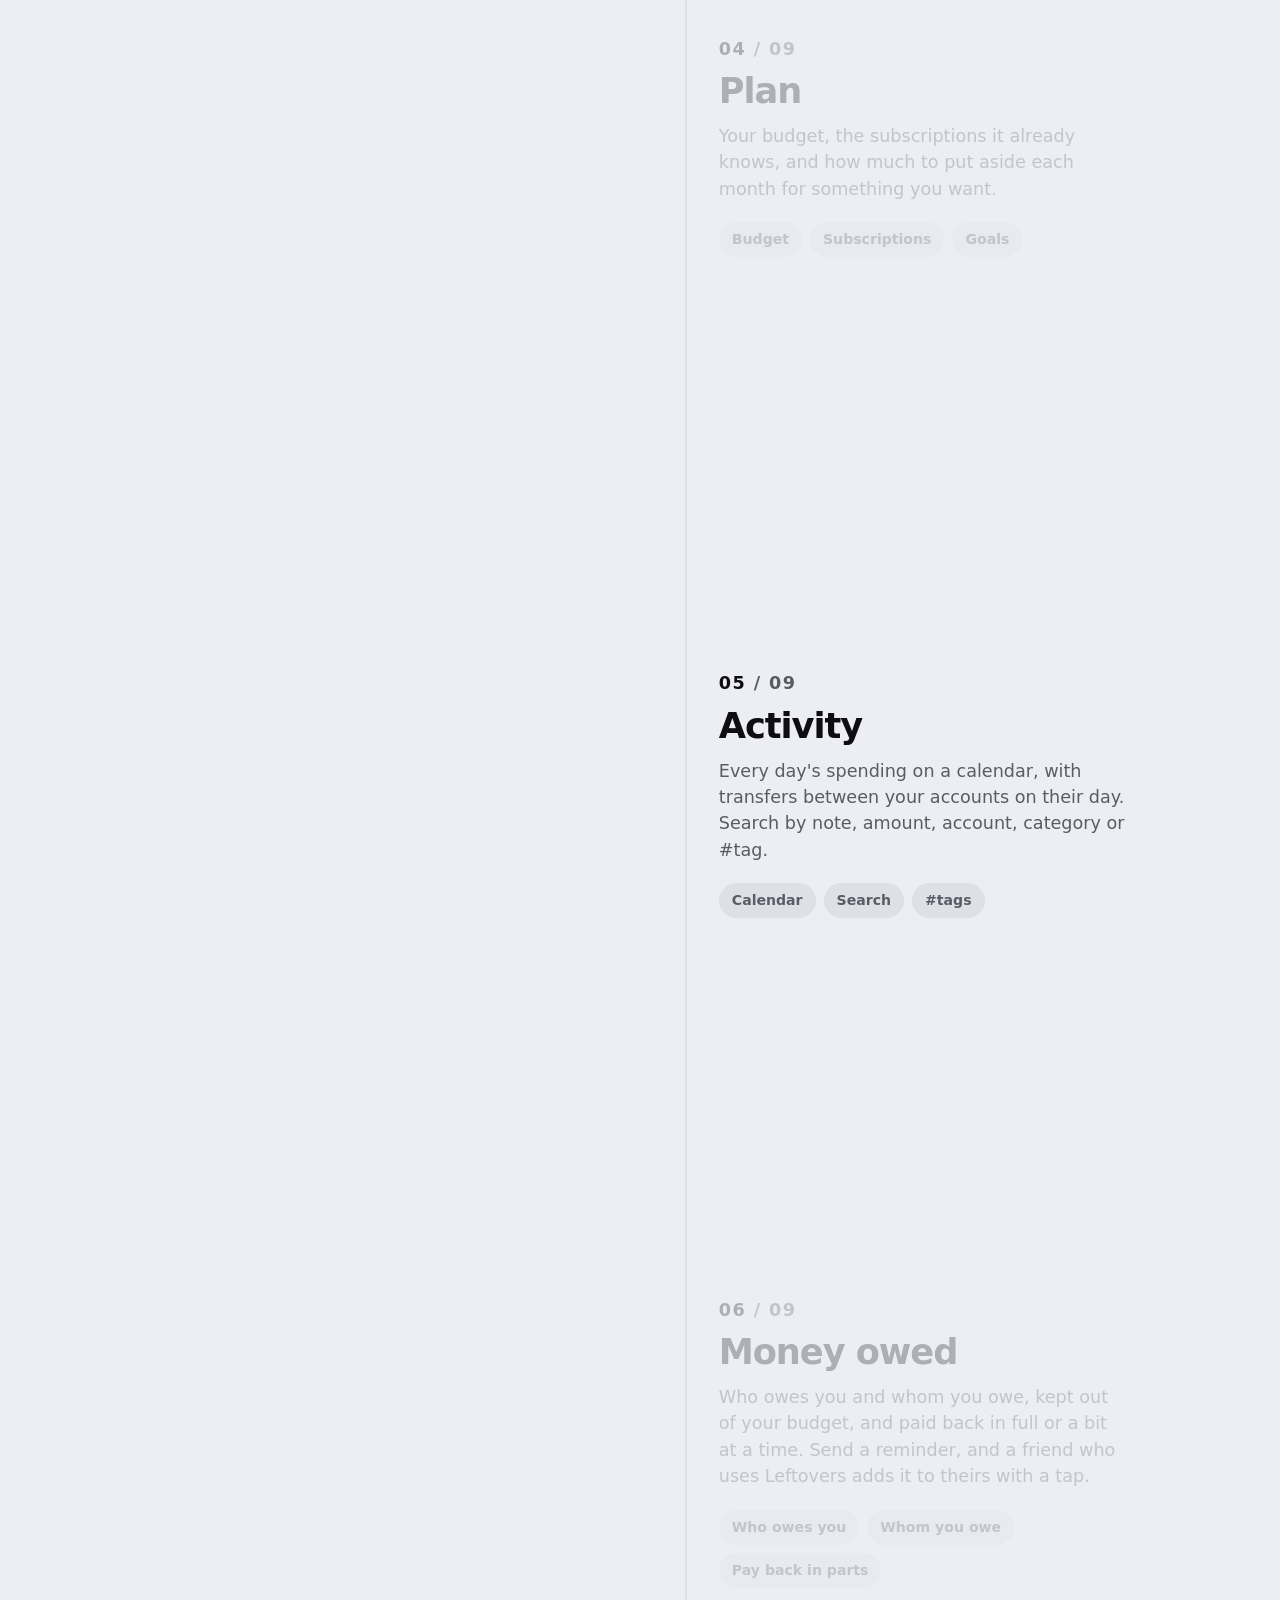
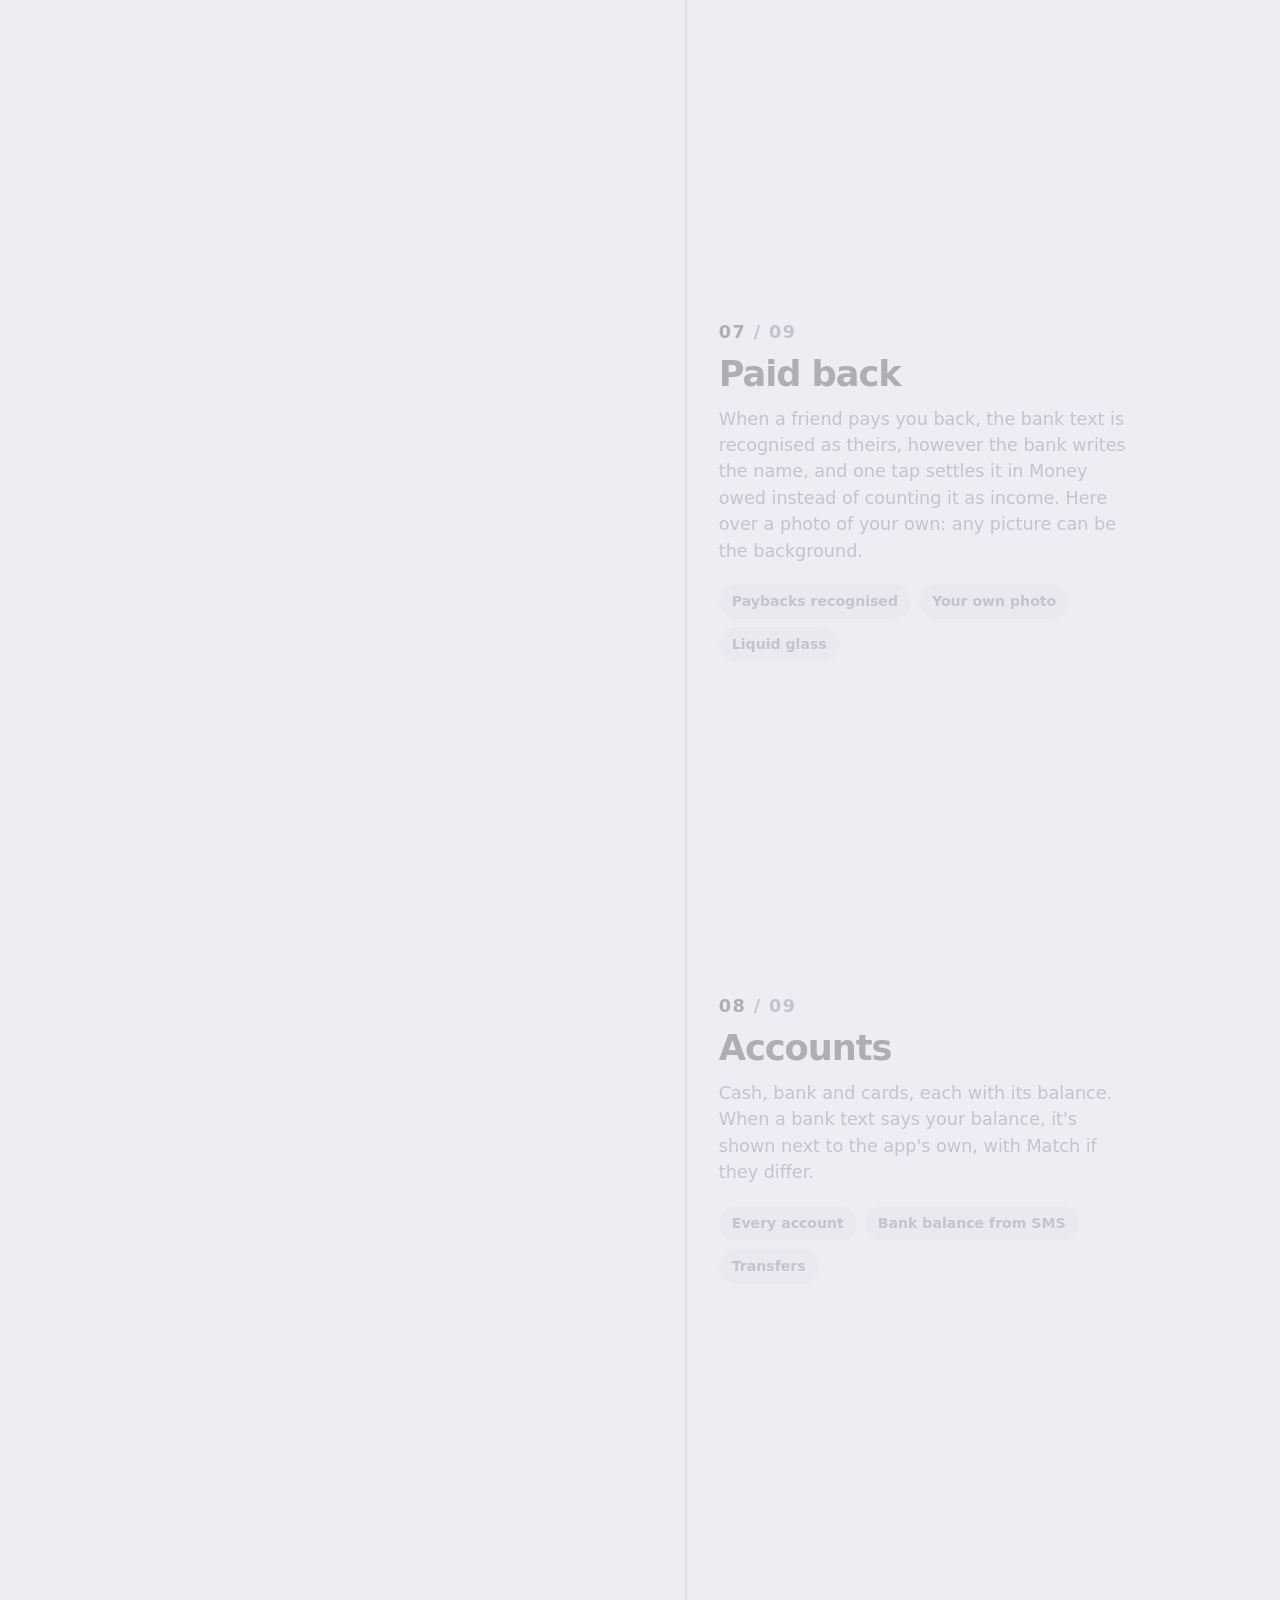
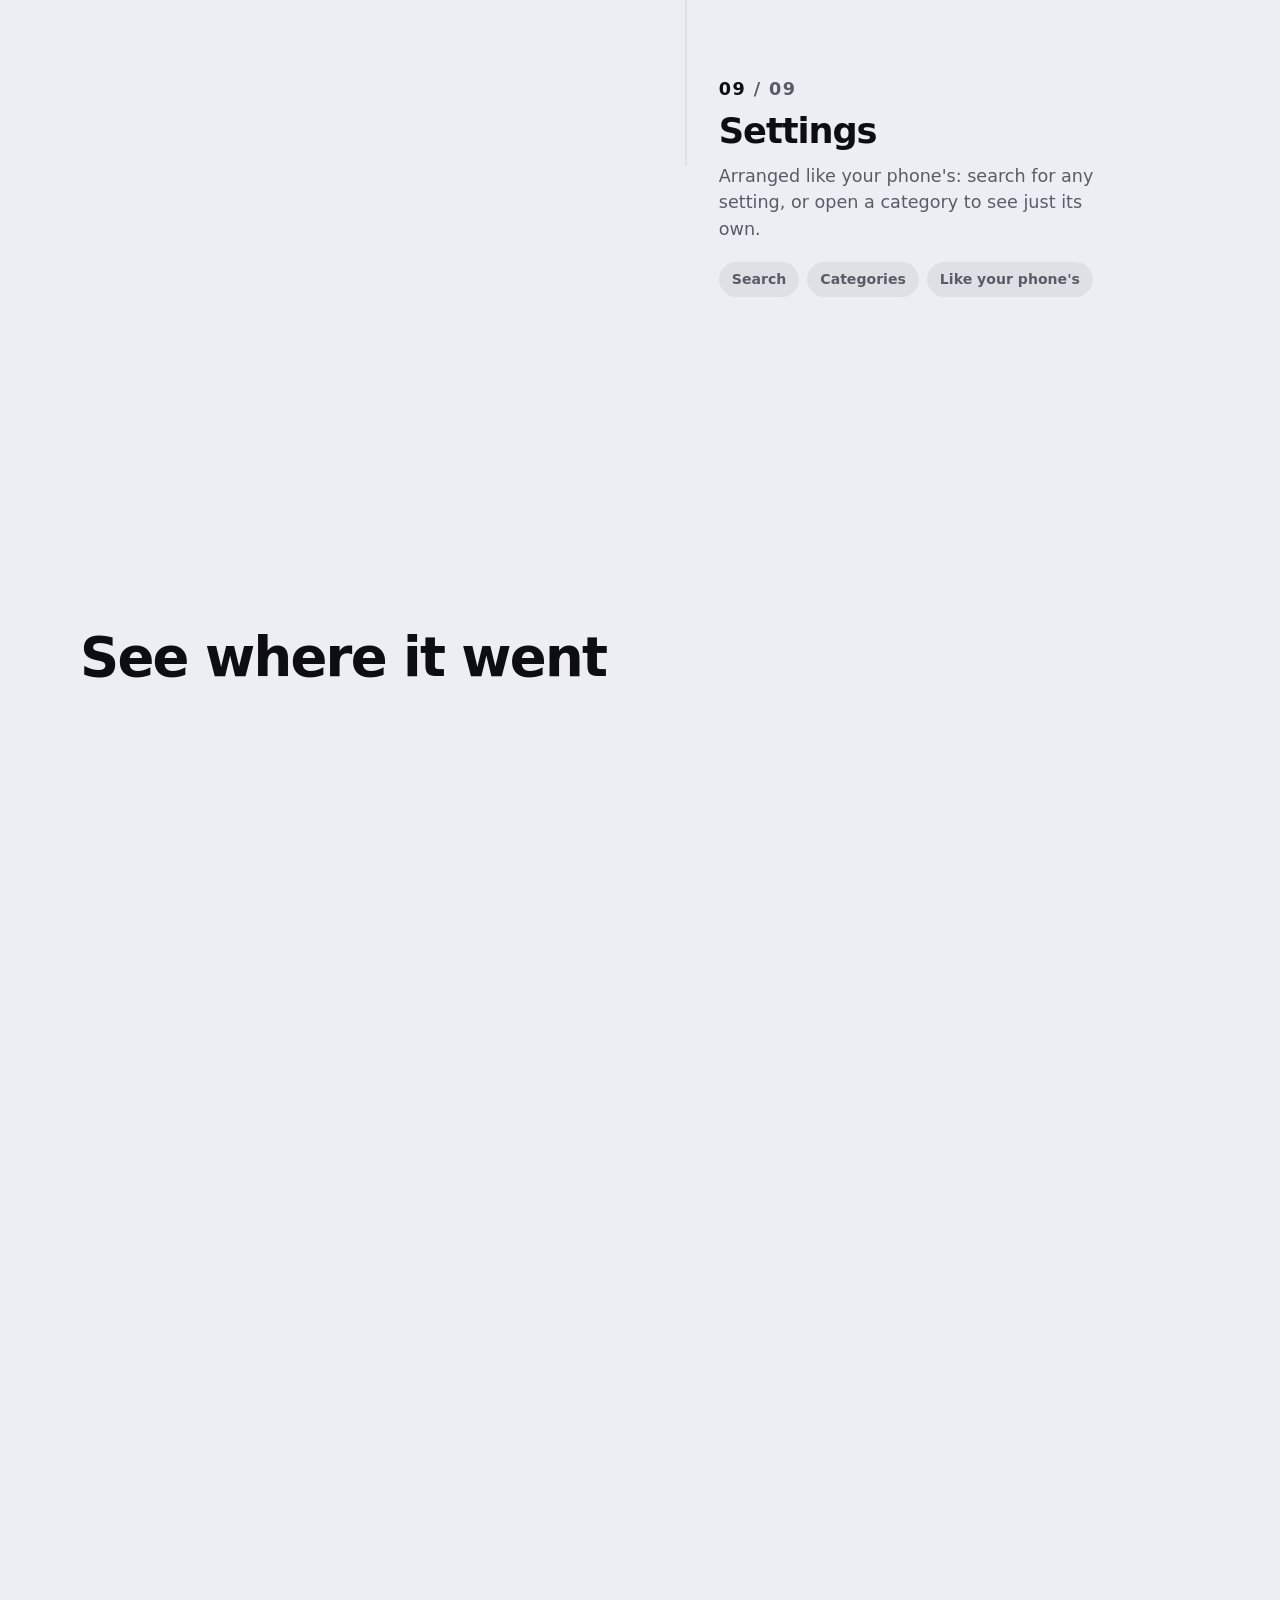
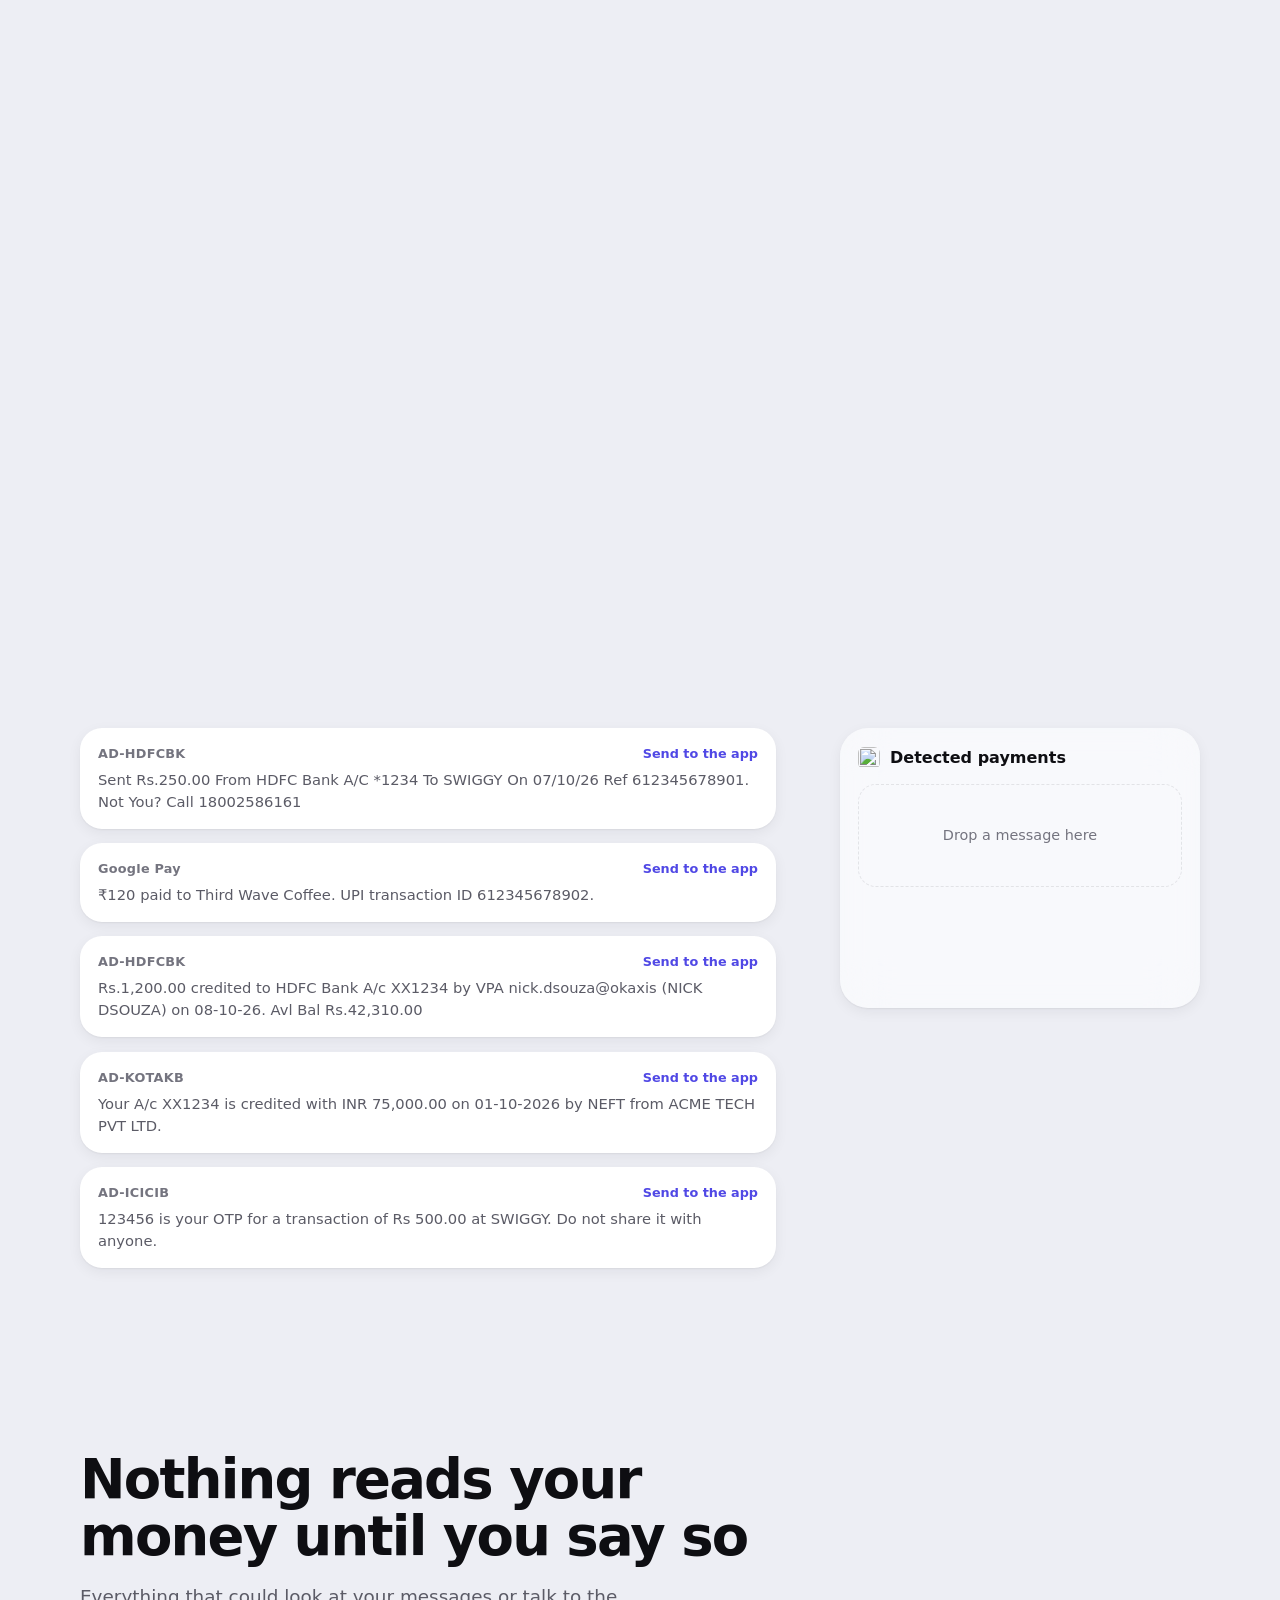
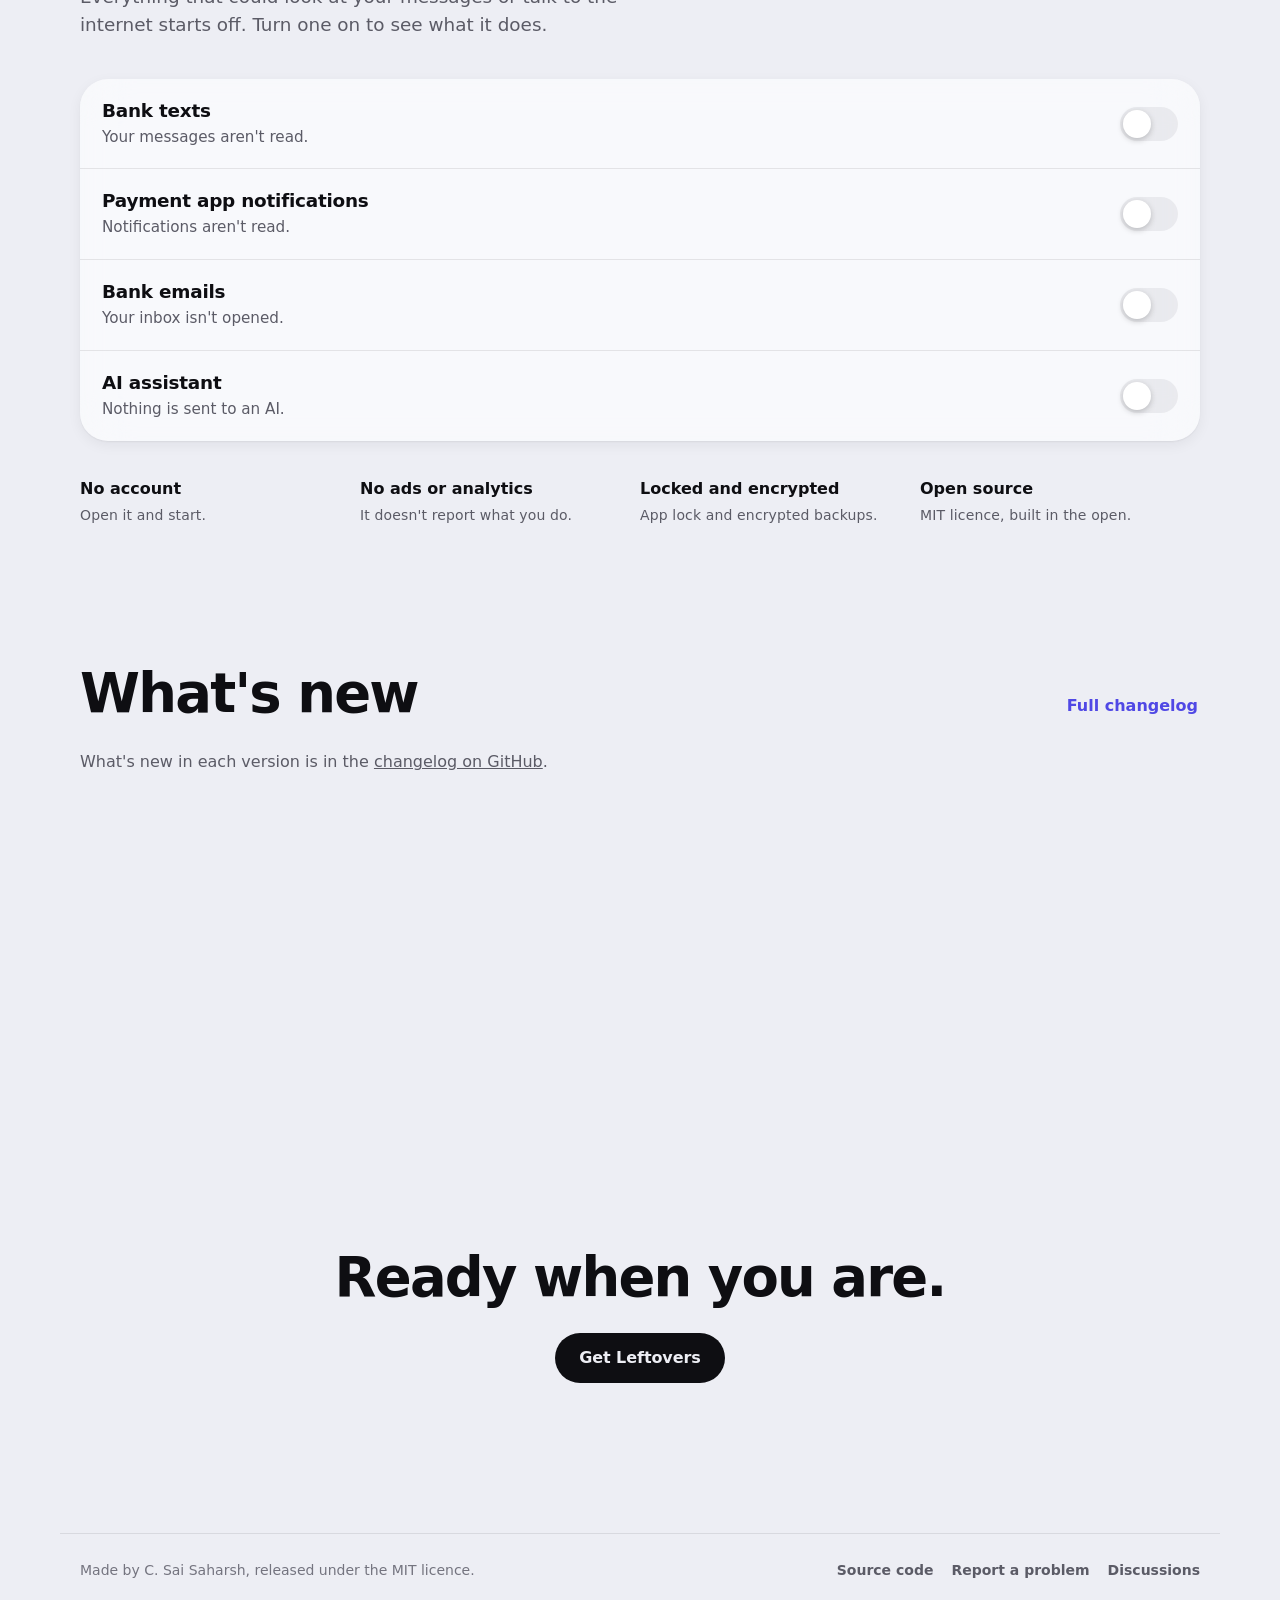
==== commit 0b21c7c4: "Website and README for 1.10: paybacks, bank balances from SMS, small payments added automatically, t" ====
--- a/website/index.html
+++ b/website/index.html
@@ -111,6 +111,21 @@
             <p>Who owes you and whom you owe, kept out of your budget, and paid back in full or a bit at a time. Send a reminder, and a friend who uses Leftovers adds it to theirs with a tap.</p>
             <img class="inline-shot" data-name="money-owed" alt="Money owed" width="540" height="1200" loading="lazy">
           </li>
+          <li class="step" data-shot="payback">
+            <h3>Paid back</h3>
+            <p>When a friend pays you back, the bank text is recognised as theirs, however the bank writes the name, and one tap settles it in Money owed instead of counting it as income. Here over a photo of your own: any picture can be the background.</p>
+            <img class="inline-shot" data-name="payback" alt="Home over a mountain photo, with a friend's payment recognised as paying back" width="540" height="1200" loading="lazy">
+          </li>
+          <li class="step" data-shot="accounts">
+            <h3>Accounts</h3>
+            <p>Cash, bank and cards, each with its balance. When a bank text says your balance, it's shown next to the app's own, with Match if they differ.</p>
+            <img class="inline-shot" data-name="accounts" alt="Accounts, with the balance from a bank text under HDFC Bank" width="540" height="1200" loading="lazy">
+          </li>
+          <li class="step" data-shot="settings">
+            <h3>Settings</h3>
+            <p>Arranged like your phone's: search for any setting, or open a category to see just its own.</p>
+            <img class="inline-shot" data-name="settings" alt="Settings, with a search and categories" width="540" height="1200" loading="lazy">
+          </li>
         </ol>
       </div>
       <!-- On phones the same screens are a gallery: swipe through them, or let it play. Built by gallery.js from the steps above. -->
@@ -179,7 +194,7 @@
     <!-- Detection: pick up a message and drop it on the app. -->
     <section class="play-detect" id="detect" aria-labelledby="detect-title">
       <h2 id="detect-title">It notices payments, you decide</h2>
-      <p class="section-lede">With detection on, a bank text or payment notification becomes a suggestion you can add with a tap. Drag one onto the app and see.</p>
+      <p class="section-lede">With detection on, a bank text or payment notification becomes a suggestion you add with a tap, and a friend paying you back is recognised. Drag one onto the app and see.</p>
       <div class="detect-grid">
         <ul class="messages" id="messages" aria-label="Messages to try"></ul>
         <div class="mini-app panel" id="mini-app" aria-live="polite">
@@ -220,7 +235,7 @@
         <li>
           <div class="sw-text">
             <h3>AI assistant</h3>
-            <p data-off="Nothing is sent to an AI." data-on="It uses the AI you connect with your own key, sees only what each question needs, and changes nothing until you confirm."></p>
+            <p data-off="Nothing is sent to an AI." data-on="It uses the AI you connect with your own key, or the phone's own AI where it has one, so nothing leaves the phone. It sees only what each question needs, and changes nothing until you confirm."></p>
           </div>
           <button class="switch" type="button" role="switch" aria-checked="false" aria-label="AI assistant"><span class="thumb"></span></button>
         </li>
@@ -272,12 +287,16 @@
         <a class="pill primary small" href="https://f-droid.org/packages/com.leftovers.app/">Open</a>
       </li>
       <li>
-        <div><h3>APK from GitHub</h3><p id="apk-text">The signed APK. Updates install over the top and keep your data.</p></div>
+        <div><h3>APK from GitHub</h3><p id="apk-text">The signed APK. Updates install over the top and keep your data. There are two: take the plain one, or the one ending in <code>-ai.apk</code> for your phone's own AI (Gemini Nano, on phones like the Pixel 9). That one uses Google's library, which isn't open source, so it isn't on F-Droid.</p></div>
         <a class="pill quiet small" id="apk" href="https://github.com/saisaharsh3/Leftovers/releases/latest">Download</a>
       </li>
       <li>
         <div><h3>Obtainium</h3><p>Installs from GitHub and keeps it up to date.</p></div>
         <a class="pill quiet small" href="https://apps.obtainium.imranr.dev/redirect?r=obtainium://add/https://github.com/saisaharsh3/Leftovers">Add</a>
+      </li>
+      <li id="pre" hidden>
+        <div><h3>Pre-release</h3><p id="pre-text">The next version, to try before everyone gets it. Back up first: going back to the current version means uninstalling.</p></div>
+        <a class="pill quiet small" id="pre-link" href="https://github.com/saisaharsh3/Leftovers/releases">Try it</a>
       </li>
       <li>
         <div><h3>Dev build</h3><p>The newest changes first. It installs next to the real app with its own data.</p></div>
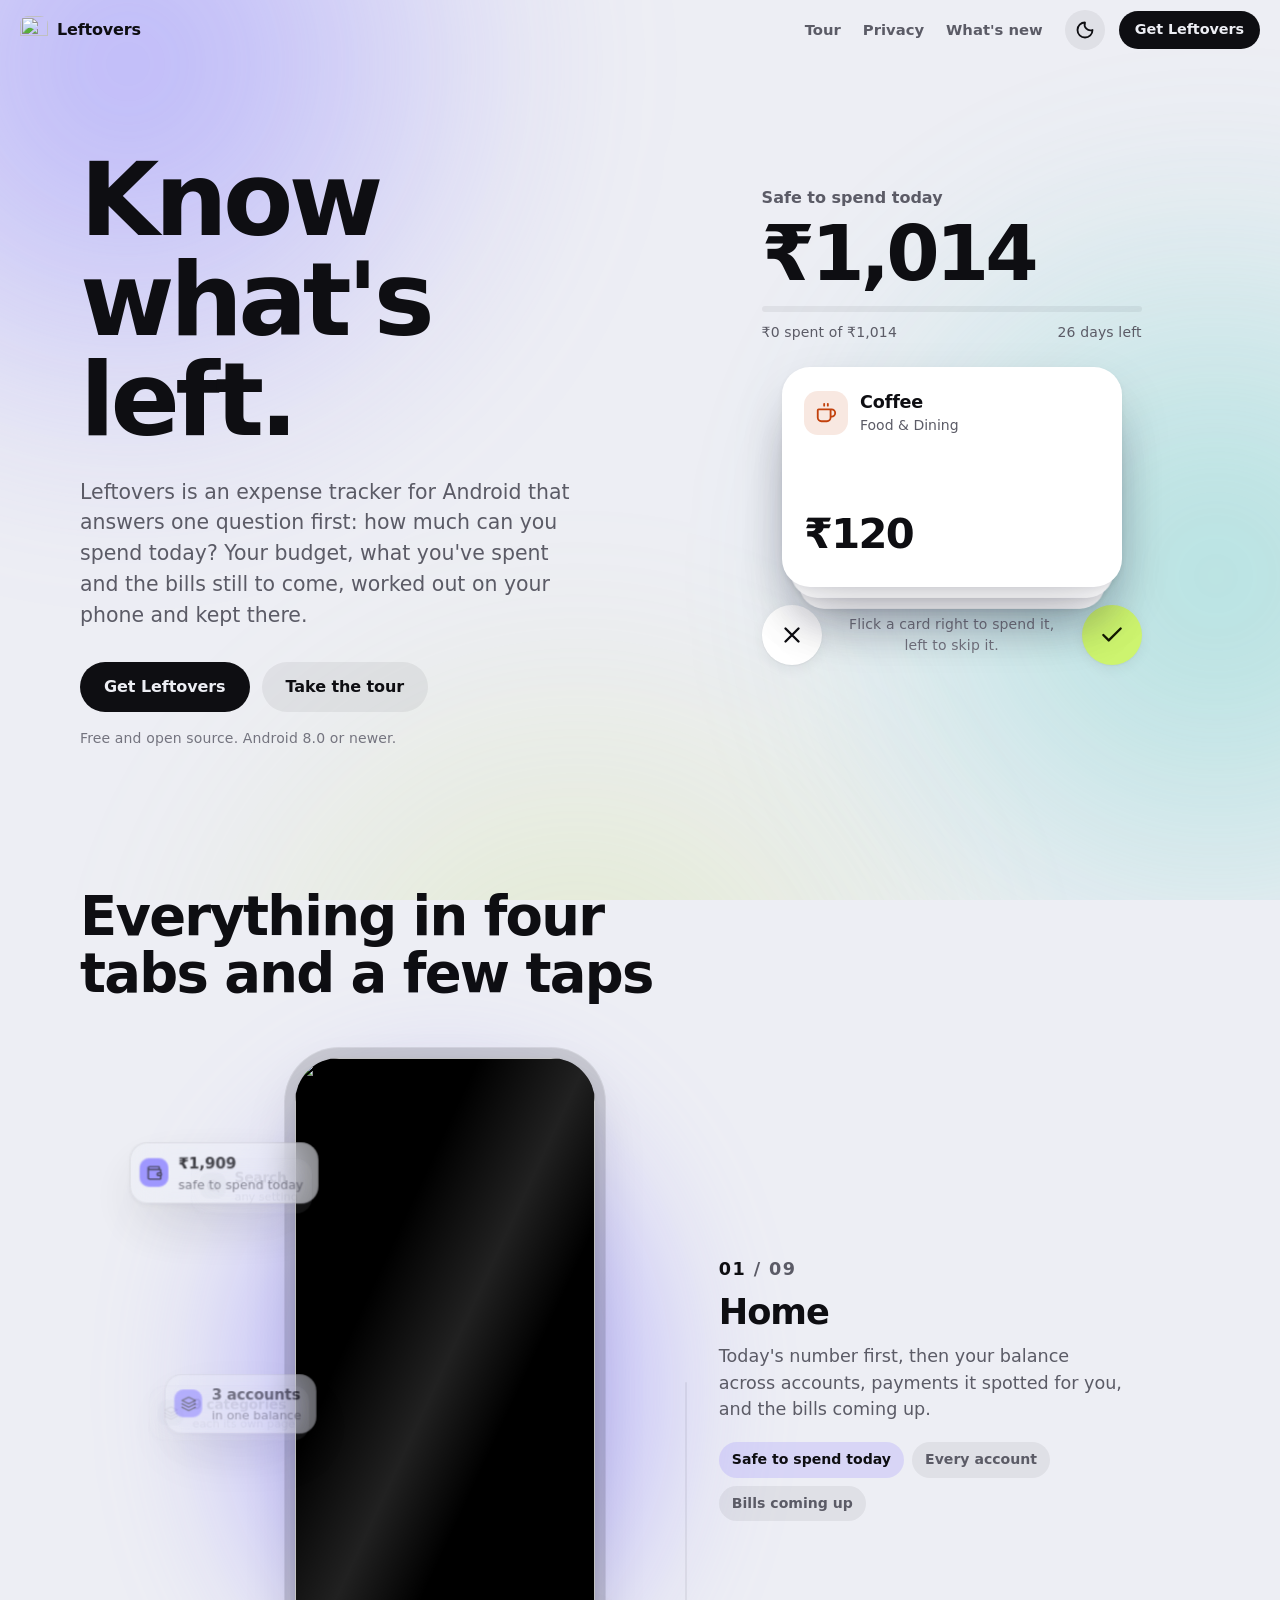
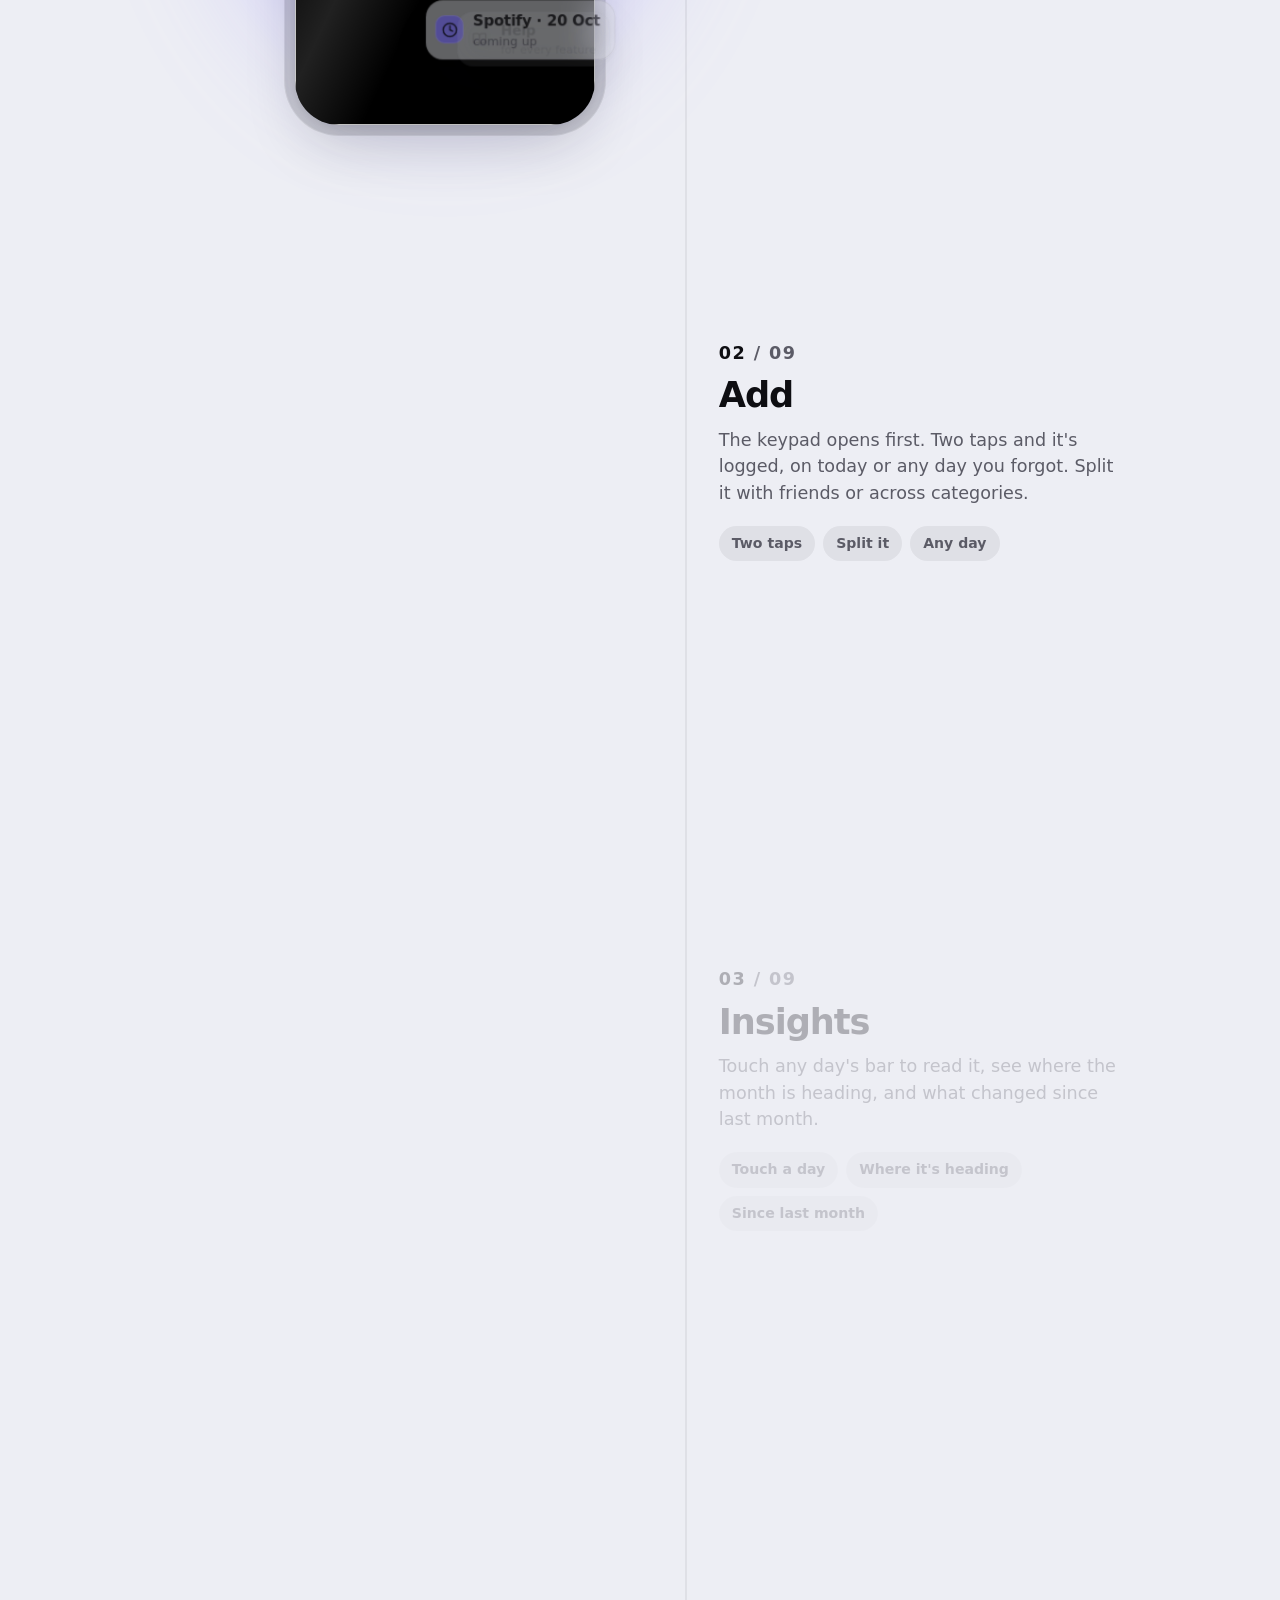
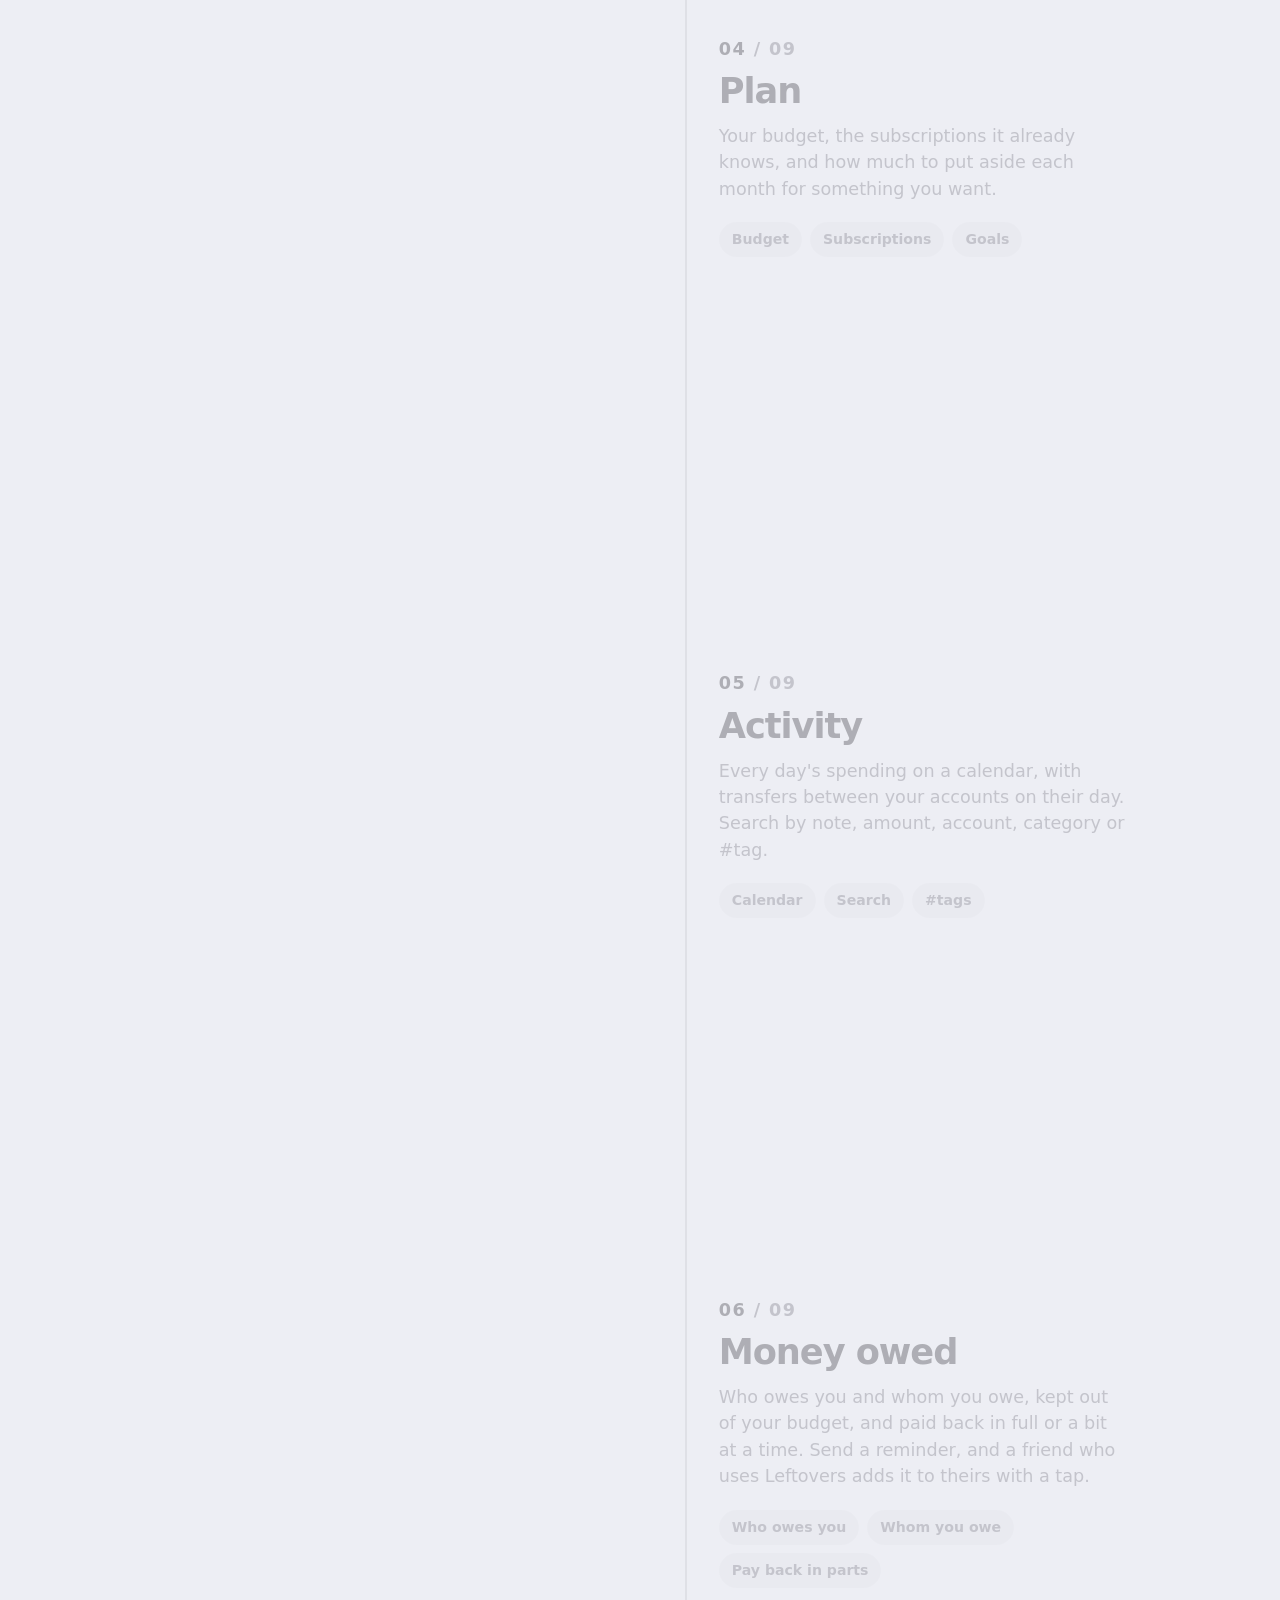
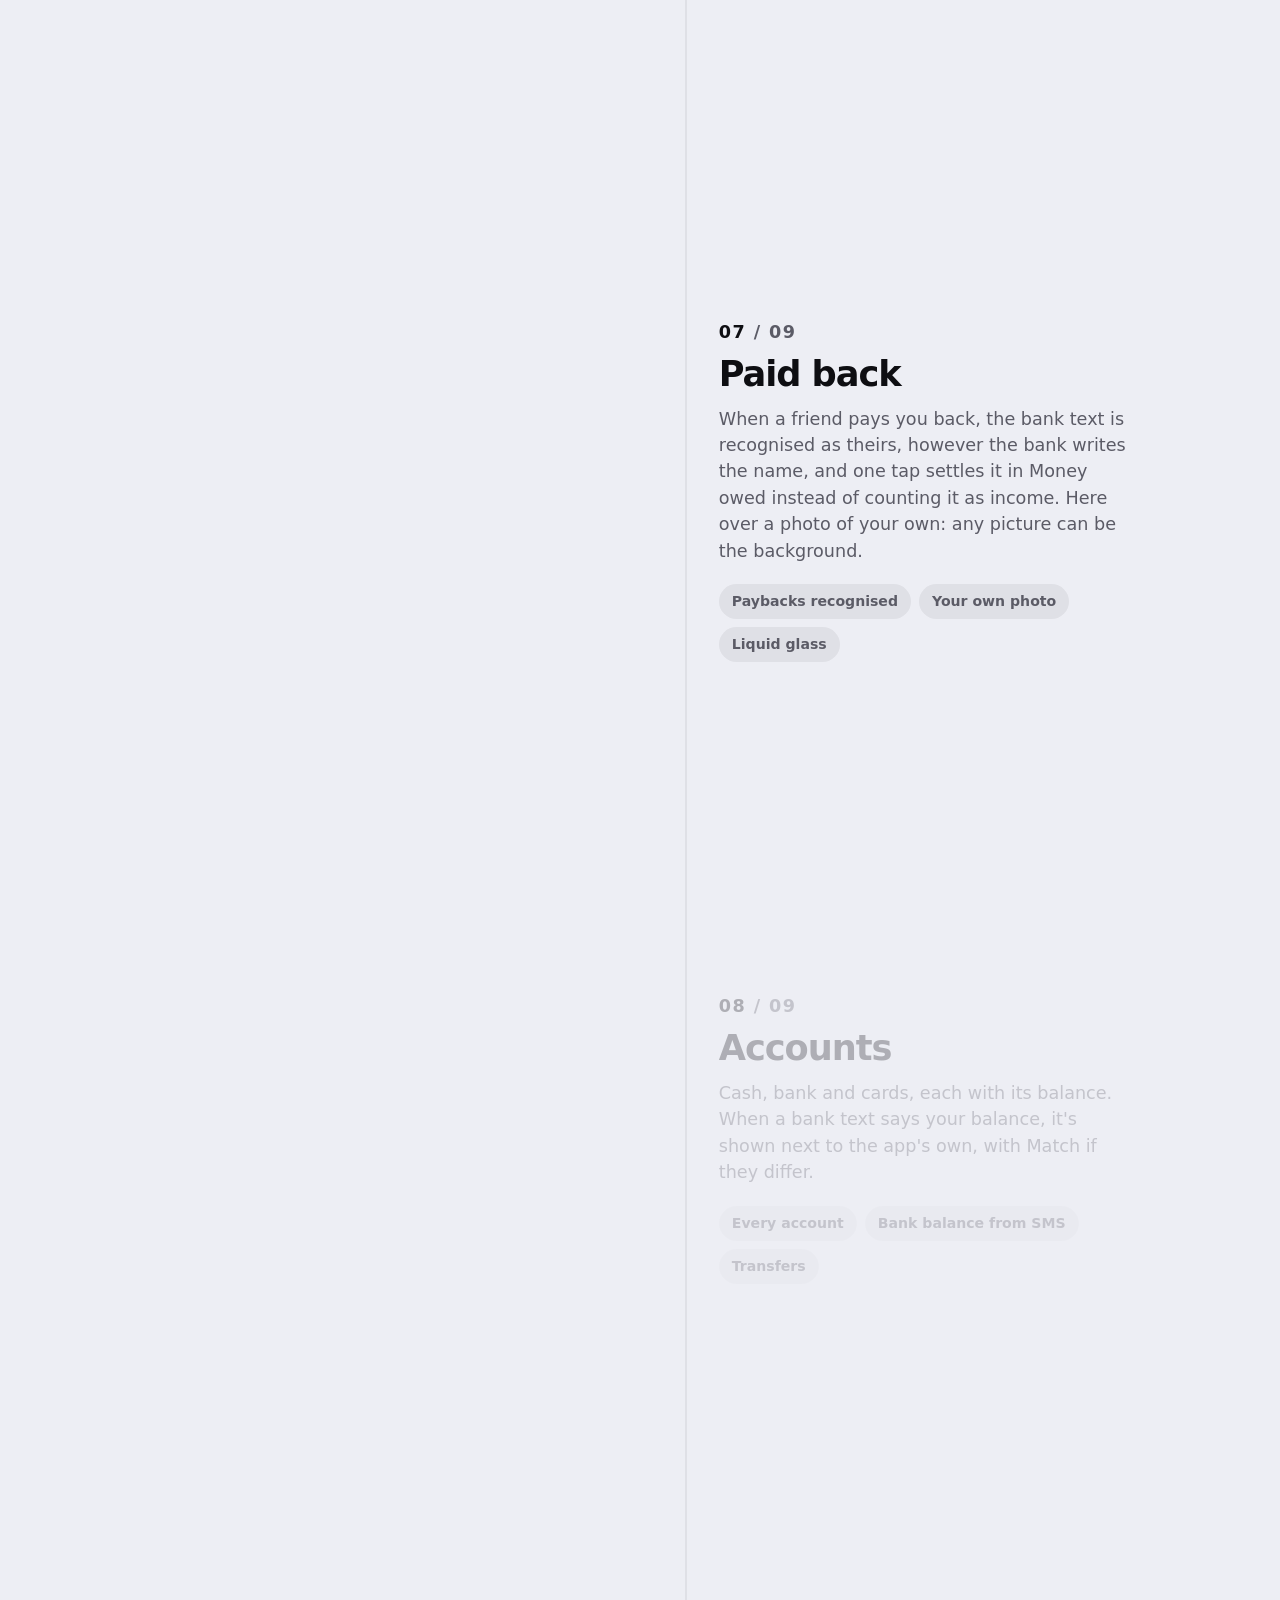
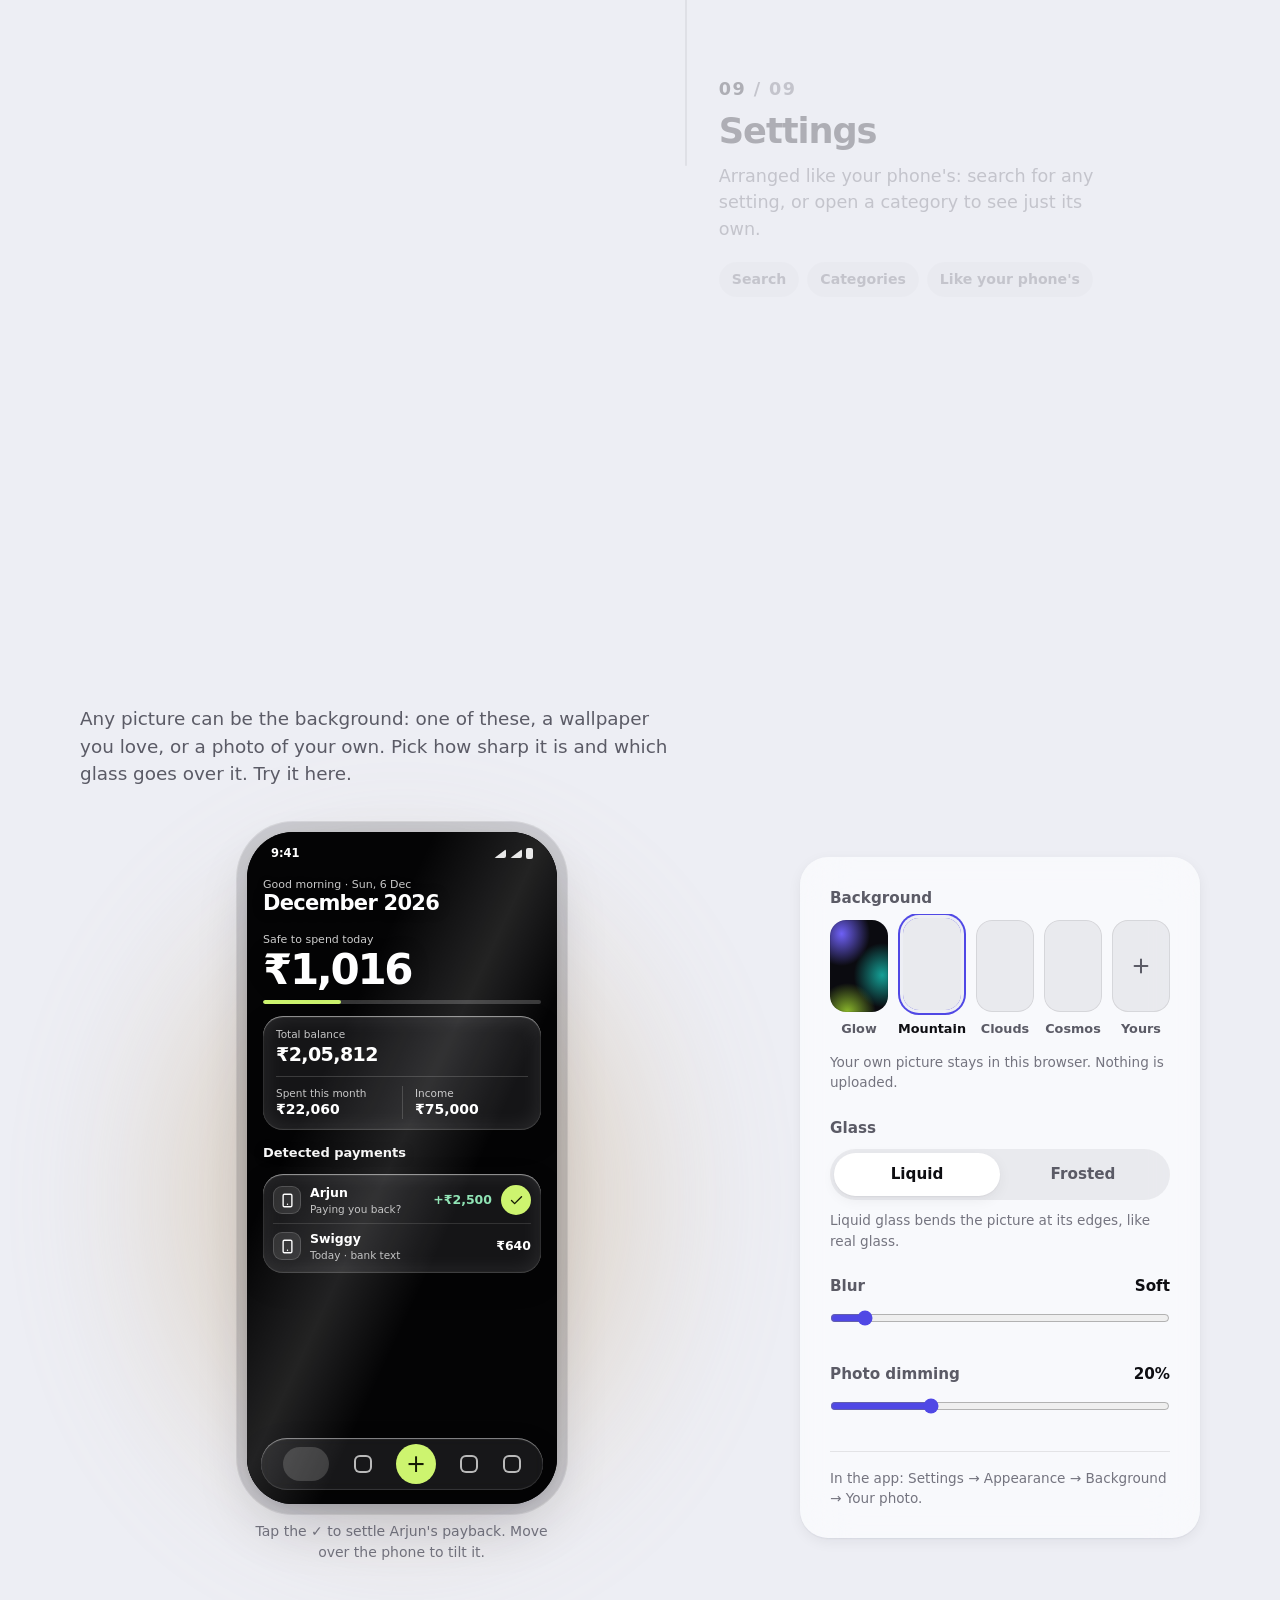
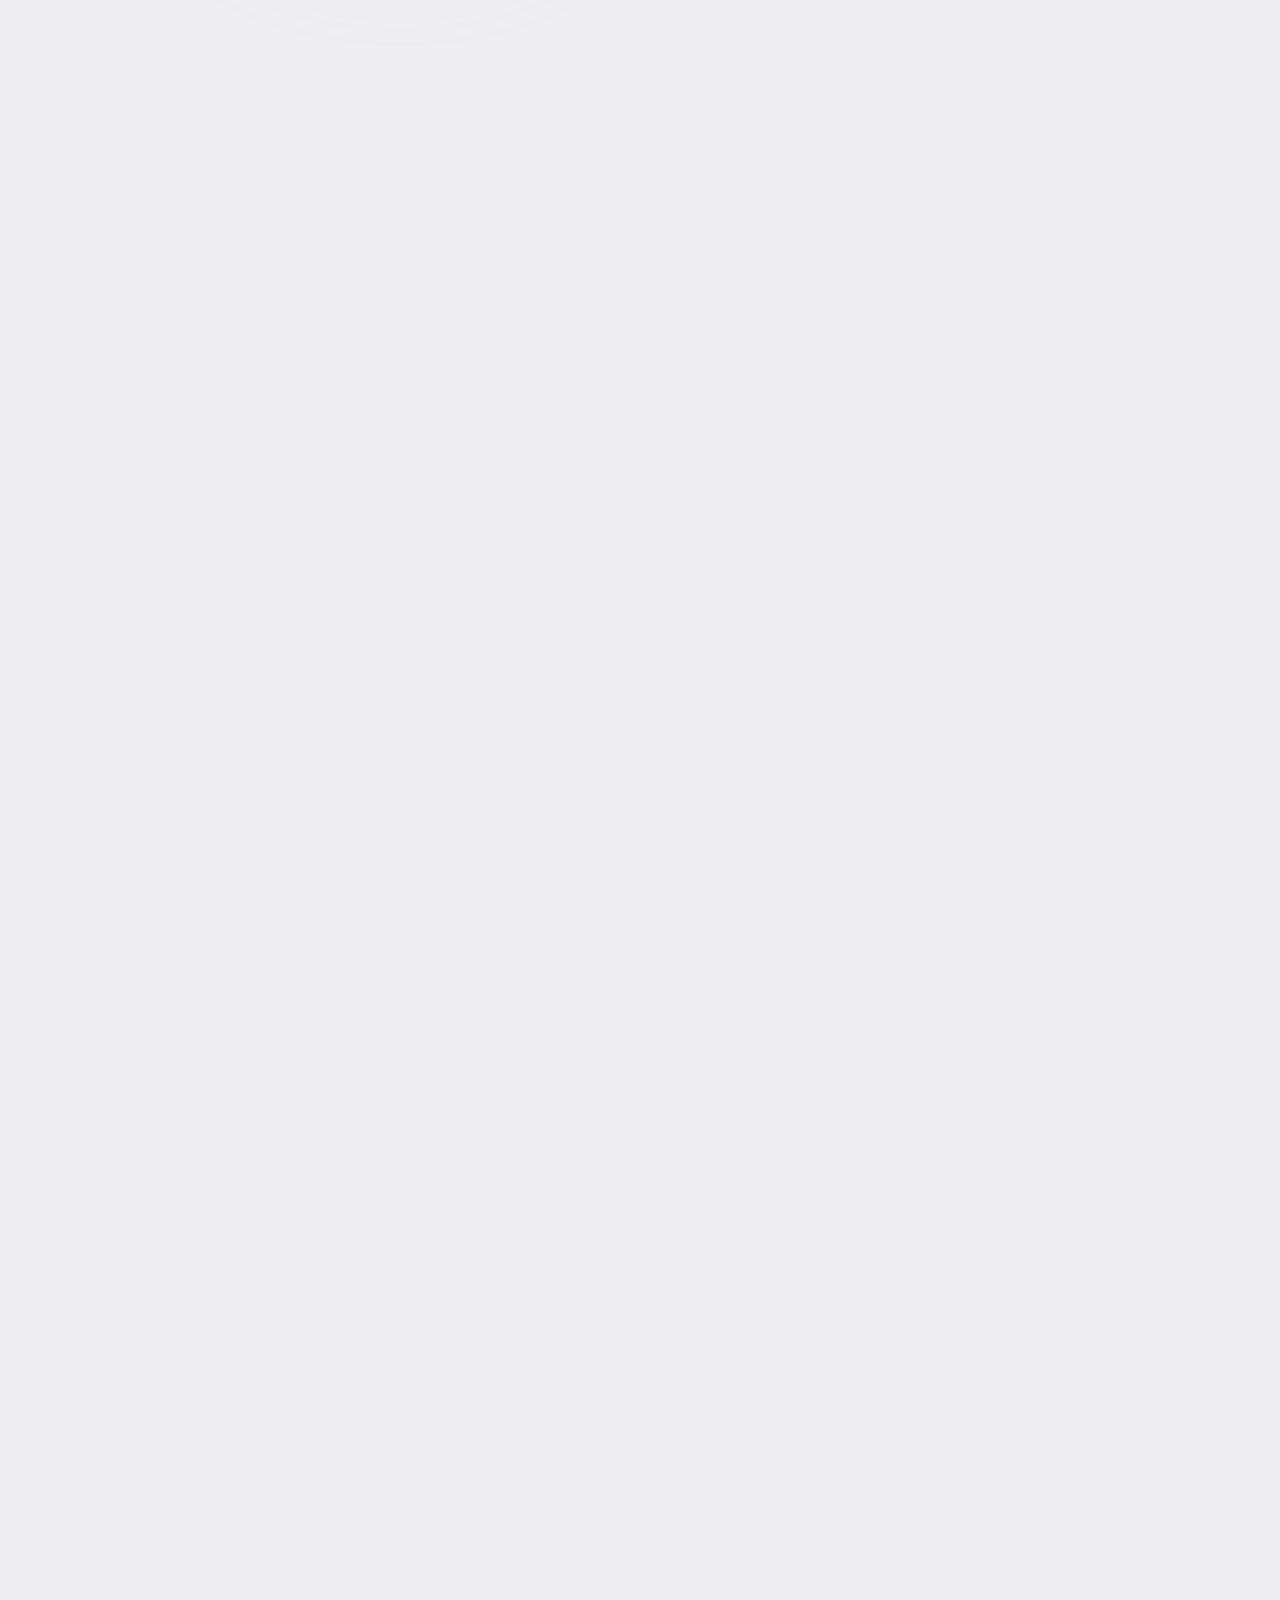
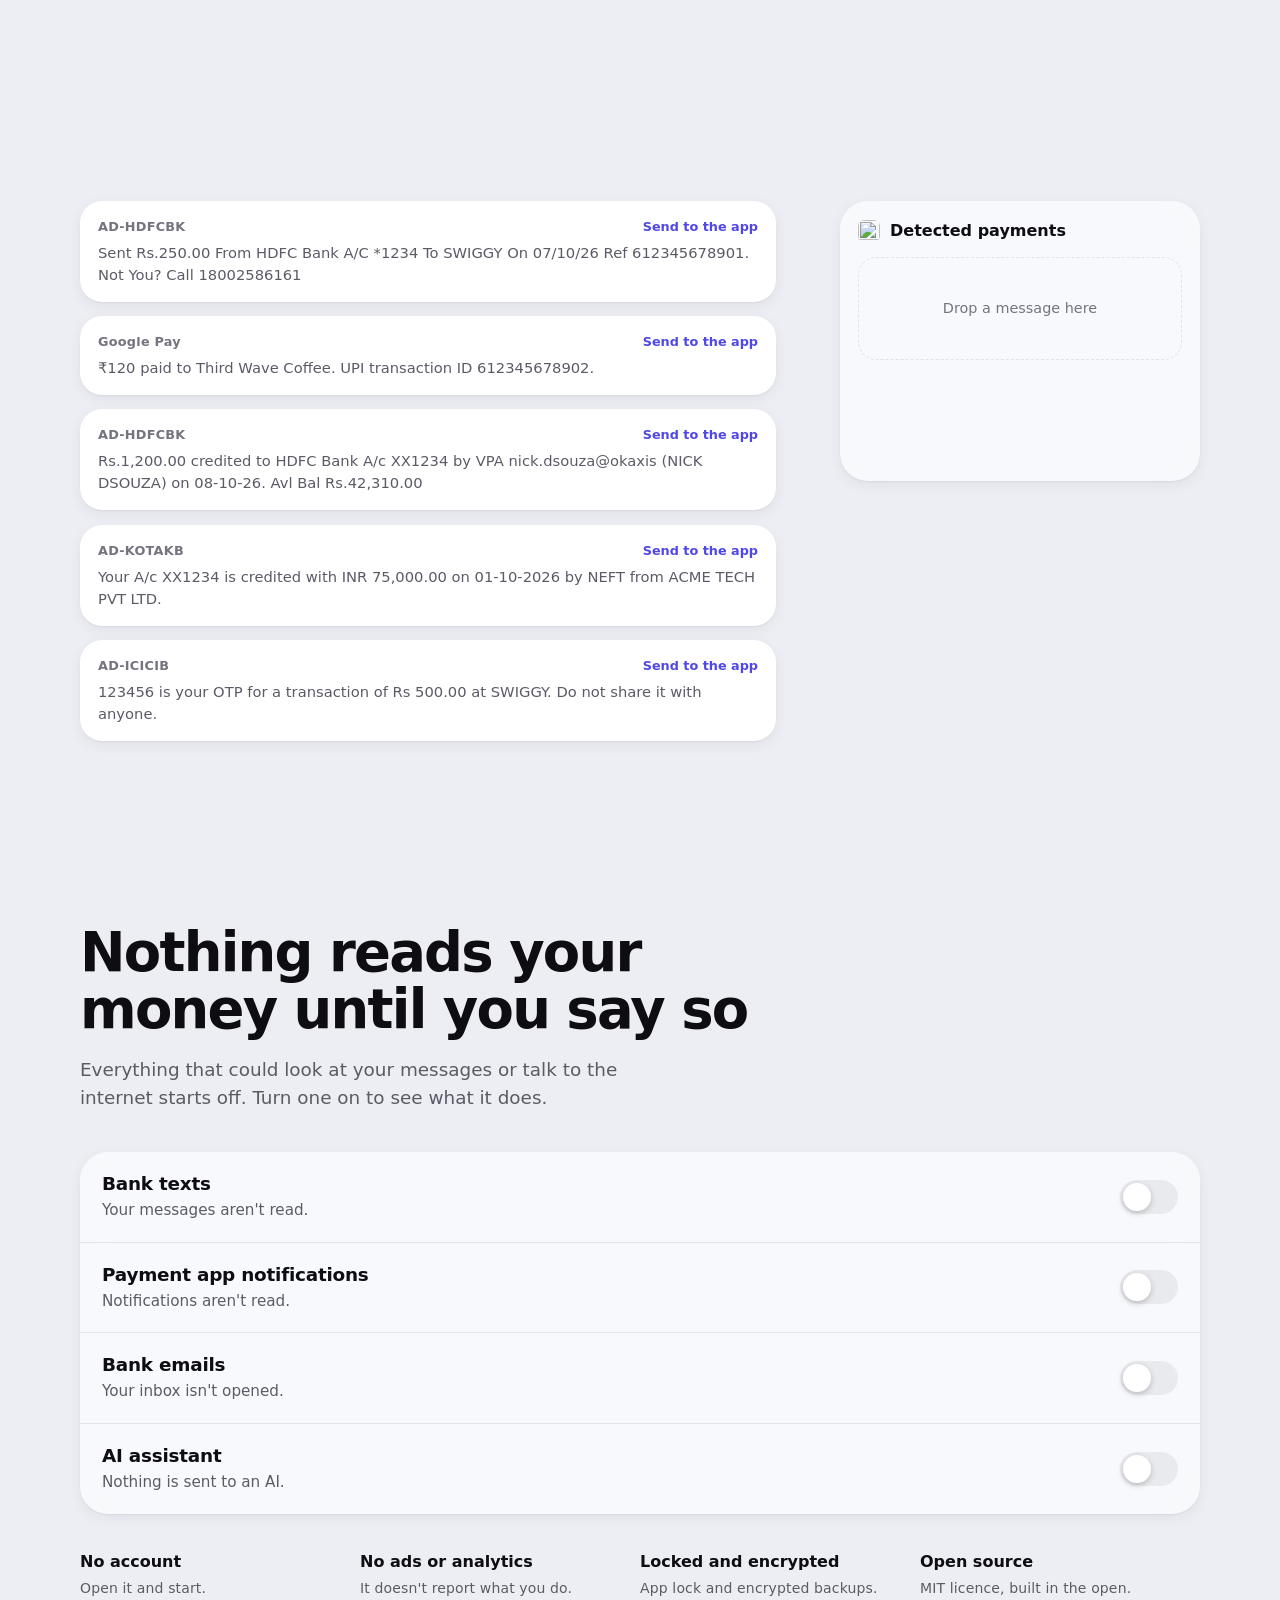
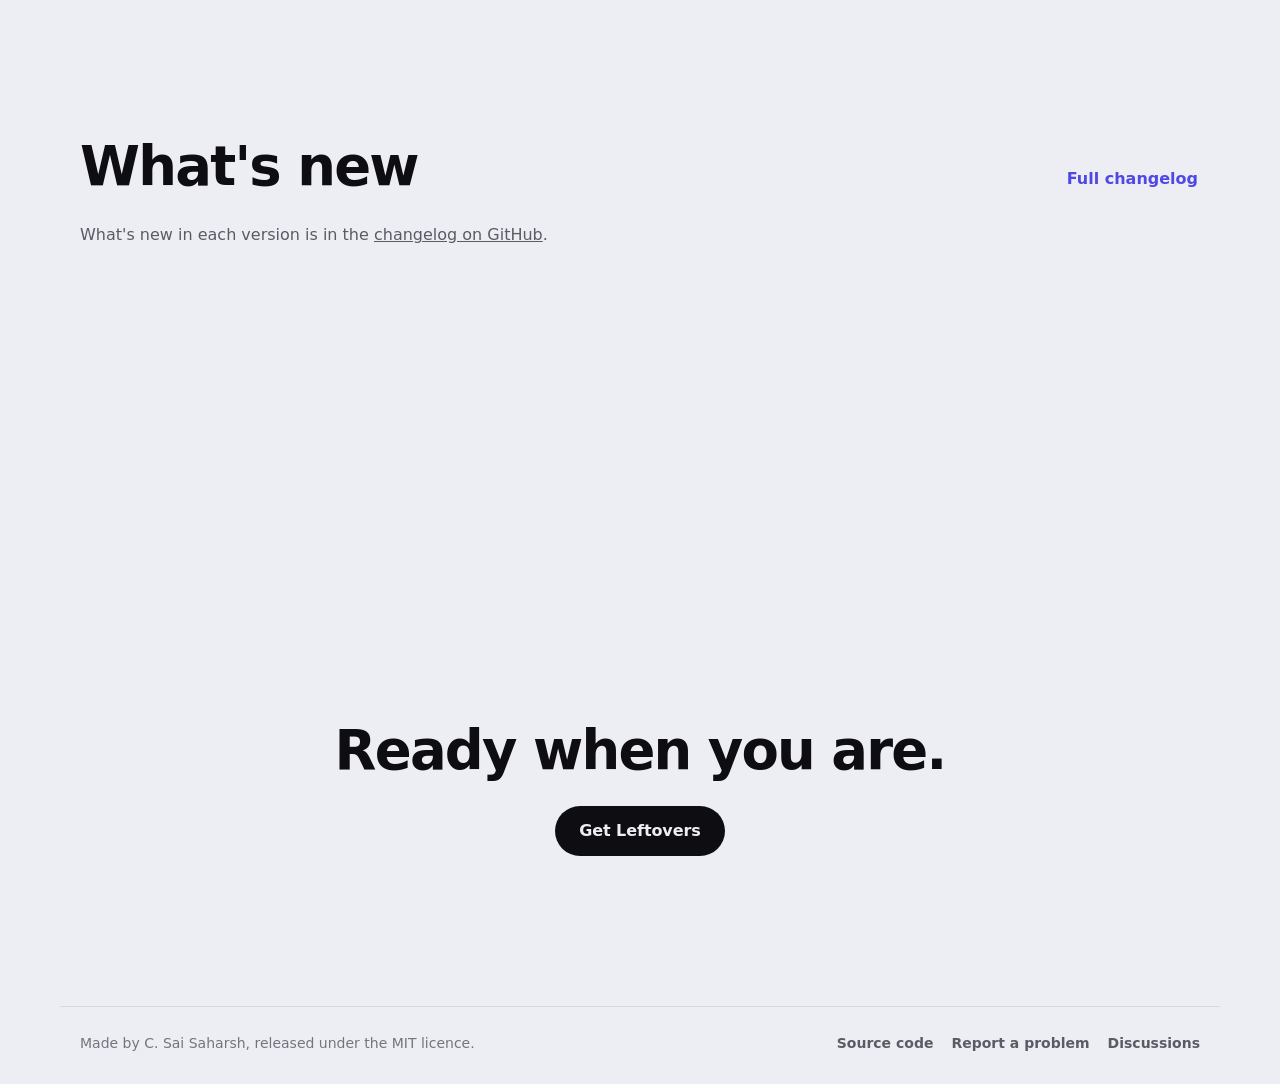
==== commit 3d81f0b1: "Website: Make it yours, the app's Home live over any background (the wallpapers, the glow or your ow" ====
--- a/website/index.html
+++ b/website/index.html
@@ -138,6 +138,91 @@
             <svg class="i-pause" viewBox="0 0 24 24" aria-hidden="true"><path d="M8 5v14M16 5v14"/></svg>
             <svg class="i-play" viewBox="0 0 24 24" aria-hidden="true"><path d="M7 4.5v15l12.5-7.5Z"/></svg>
           </button>
+        </div>
+      </div>
+    </section>
+
+    <!-- Make it yours: the app's Home, live, over any wallpaper. Pick one, or your own picture (it never leaves the browser),
+         soften the glass, tilt the phone, and settle the friend paying you back. -->
+    <section class="play-look" id="look" aria-labelledby="look-title">
+      <h2 id="look-title">Make it yours</h2>
+      <p class="section-lede">Any picture can be the background: one of these, a wallpaper you love, or a photo of your own. Pick how sharp it is and which glass goes over it. Try it here.</p>
+      <div class="look-grid">
+        <div class="look-stage" id="look-stage">
+          <div class="look-halo" id="look-halo" aria-hidden="true"></div>
+          <div class="look-phone" id="look-phone" role="img" aria-label="Leftovers' Home over the background you pick">
+            <div class="look-bg" id="look-bg"></div>
+            <div class="look-dim" id="look-dim"></div>
+            <div class="look-ui" id="look-ui">
+              <div class="lk-status" aria-hidden="true"><span>9:41</span><span class="lk-sys"><i></i><i></i><b></b></span></div>
+              <p class="lk-greet" id="lk-greet">Good afternoon</p>
+              <p class="lk-month" id="lk-month">November 2026</p>
+              <p class="lk-label">Safe to spend today</p>
+              <p class="lk-safe">₹1,016</p>
+              <div class="lk-meter"><span></span></div>
+              <div class="lk-card">
+                <small>Total balance</small>
+                <strong id="lk-balance">₹2,05,812</strong>
+                <div class="lk-split"><span><small>Spent this month</small><b>₹22,060</b></span><span><small>Income</small><b>₹75,000</b></span></div>
+              </div>
+              <p class="lk-head">Detected payments</p>
+              <div class="lk-card lk-list">
+                <div class="lk-row" id="lk-pay">
+                  <div class="lk-row-in">
+                    <span class="lk-tile"><svg viewBox="0 0 24 24"><path d="M7 2h10a2 2 0 0 1 2 2v16a2 2 0 0 1-2 2H7a2 2 0 0 1-2-2V4a2 2 0 0 1 2-2zM12 18h.01"/></svg></span>
+                    <span class="lk-text"><b>Arjun</b><small>Paying you back?</small></span>
+                    <span class="lk-amt in">+₹2,500</span>
+                    <button class="lk-ok" id="lk-ok" type="button" aria-label="Yes, Arjun is paying me back"><svg viewBox="0 0 24 24"><path d="M20 6 9 17l-5-5"/></svg></button>
+                  </div>
+                </div>
+                <div class="lk-row">
+                  <div class="lk-row-in">
+                    <span class="lk-tile"><svg viewBox="0 0 24 24"><path d="M7 2h10a2 2 0 0 1 2 2v16a2 2 0 0 1-2 2H7a2 2 0 0 1-2-2V4a2 2 0 0 1 2-2zM12 18h.01"/></svg></span>
+                    <span class="lk-text"><b>Swiggy</b><small>Today · bank text</small></span>
+                    <span class="lk-amt">₹640</span>
+                  </div>
+                </div>
+              </div>
+              <div class="lk-toast" id="lk-toast" aria-live="polite"><svg viewBox="0 0 24 24"><path d="M20 6 9 17l-5-5"/></svg><span>Settled in Money owed</span></div>
+              <div class="lk-dock" aria-hidden="true"><i class="on"></i><i></i><span>+</span><i></i><i></i></div>
+            </div>
+          </div>
+          <p class="look-hint" id="look-hint">Tap the ✓ to settle Arjun's payback. <span class="fine">Move over the phone to tilt it.</span><span class="coarse">Drag the phone to tilt it.</span></p>
+        </div>
+
+        <div class="panel look-controls">
+          <div class="ctl">
+            <p class="ctl-label">Background</p>
+            <div class="walls" role="radiogroup" aria-label="Background" id="walls">
+              <button class="wall" type="button" role="radio" aria-checked="false" data-src="" data-tone="#7b6cf6"><span class="wall-pic glow"></span><span class="wall-name">Glow</span></button>
+              <button class="wall" type="button" role="radio" aria-checked="true" data-src="assets/wallpapers/mountain.jpg" data-tone="#c9b18f"><span class="wall-pic" style="background-image:url(assets/wallpapers/mountain-thumb.jpg)"></span><span class="wall-name">Mountain</span></button>
+              <button class="wall" type="button" role="radio" aria-checked="false" data-src="assets/wallpapers/clouds.jpg" data-tone="#b9bcc4"><span class="wall-pic" style="background-image:url(assets/wallpapers/clouds-thumb.jpg)"></span><span class="wall-name">Clouds</span></button>
+              <button class="wall" type="button" role="radio" aria-checked="false" data-src="assets/wallpapers/cosmos.jpg" data-tone="#f08a4b"><span class="wall-pic" style="background-image:url(assets/wallpapers/cosmos-thumb.jpg)"></span><span class="wall-name">Cosmos</span></button>
+              <label class="wall own" id="own" role="radio" aria-checked="false">
+                <input class="sr" type="file" accept="image/*" id="look-file" aria-label="Use a picture of your own">
+                <span class="wall-pic" id="own-pic"><svg viewBox="0 0 24 24" aria-hidden="true"><path d="M12 5v14M5 12h14"/></svg></span><span class="wall-name">Yours</span>
+              </label>
+            </div>
+            <p class="look-note" id="look-note">Your own picture stays in this browser. Nothing is uploaded.</p>
+          </div>
+          <div class="ctl">
+            <p class="ctl-label">Glass</p>
+            <div class="seg" role="radiogroup" aria-label="Glass" id="glass">
+              <button type="button" role="radio" aria-checked="true" data-glass="liquid">Liquid</button>
+              <button type="button" role="radio" aria-checked="false" data-glass="frosted">Frosted</button>
+              <span class="seg-ind" id="seg-ind" aria-hidden="true"></span>
+            </div>
+            <p class="look-note" id="glass-note">Liquid glass bends the picture at its edges, like real glass.</p>
+          </div>
+          <div class="ctl">
+            <div class="ctl-row"><label class="ctl-label" for="look-blur">Blur</label><strong id="blur-out">Soft</strong></div>
+            <input type="range" id="look-blur" min="0" max="24" value="2" step="1">
+          </div>
+          <div class="ctl">
+            <div class="ctl-row"><label class="ctl-label" for="look-dimming">Photo dimming</label><strong id="dim-out">20%</strong></div>
+            <input type="range" id="look-dimming" min="0" max="70" value="20" step="1">
+          </div>
+          <p class="look-foot">In the app: Settings → Appearance → Background → Your photo.</p>
         </div>
       </div>
     </section>
@@ -312,6 +397,7 @@
   <script src="play.js" defer></script>
   <script src="gallery.js" defer></script>
   <script src="tour.js" defer></script>
+  <script src="look.js" defer></script>
   <script src="fx.js" defer></script>
 </body>
 </html>
--- a/website/style.css
+++ b/website/style.css
@@ -491,3 +491,149 @@
 .rv.in { opacity: 1; transform: none; }
 /* A soft light under the pointer on cards. */
 .spot.lit { background-image: radial-gradient(380px circle at var(--mx, 50%) var(--my, 50%), var(--spot), transparent 70%); }
+
+/* ---- Make it yours: Home over the background you pick ---- */
+.sr { position: absolute; width: 1px; height: 1px; padding: 0; margin: -1px; overflow: hidden; clip: rect(0 0 0 0); white-space: nowrap; border: 0; }
+.play-look h2 { max-width: 18ch; }
+.look-grid { margin-top: 44px; display: grid; grid-template-columns: minmax(0, 1fr) minmax(0, 400px); gap: clamp(32px, 6vw, 80px); align-items: center; }
+.look-stage { position: relative; display: grid; justify-items: center; gap: 18px; }
+.look-halo {
+  position: absolute; inset: 10% 14%; z-index: -1; border-radius: 50%; filter: blur(80px); opacity: .45;
+  background: #c9b18f; transition: background-color .9s ease;
+}
+.look-phone {
+  position: relative; width: min(310px, 74vw); aspect-ratio: 9 / 19.5; border-radius: 46px; overflow: hidden; isolation: isolate;
+  background: #050507; color: #fff; touch-action: pan-y; user-select: none; -webkit-user-select: none;
+  box-shadow: var(--shadow-l), 0 0 0 10px var(--surface-2), 0 0 0 11px var(--line); will-change: transform;
+}
+.look-phone::after {
+  content: ""; position: absolute; inset: 0; z-index: 4; pointer-events: none; border-radius: inherit;
+  background: linear-gradient(115deg, transparent 30%, rgba(255, 255, 255, .12) 48%, transparent 62%);
+  transform: translateX(var(--sheen, 0%)); mix-blend-mode: screen;
+}
+.look-bg { position: absolute; inset: 0; overflow: hidden; }
+.look-layer { position: absolute; inset: -5%; background: #050507 center / cover no-repeat; will-change: transform, opacity, filter; opacity: 0; }
+.look-layer.glow {
+  background:
+    radial-gradient(60% 45% at 18% 12%, rgba(110, 96, 246, .85), transparent 70%),
+    radial-gradient(55% 40% at 90% 45%, rgba(20, 160, 150, .6), transparent 70%),
+    radial-gradient(60% 40% at 30% 100%, rgba(139, 184, 43, .45), transparent 70%), #0b0b10;
+}
+.look-dim { position: absolute; inset: 0; background: #000; opacity: .2; pointer-events: none; }
+.look-ui { position: absolute; inset: 0; padding: 14px 16px; z-index: 2; will-change: transform; font-size: 12px; line-height: 1.35; }
+.lk-status { display: flex; justify-content: space-between; align-items: center; font-weight: 650; font-size: 11.5px; padding: 0 8px; }
+.lk-sys { display: flex; gap: 4px; align-items: center; }
+.lk-sys i { width: 12px; height: 9px; border-radius: 2px; background: rgba(255, 255, 255, .9); clip-path: polygon(0 100%, 100% 0, 100% 100%); }
+.lk-sys b { width: 7px; height: 11px; border-radius: 2px; background: rgba(255, 255, 255, .9); }
+.lk-greet { margin-top: 16px; opacity: .78; font-size: 11px; text-shadow: 0 1px 8px rgba(0, 0, 0, .35); }
+.lk-month { font-size: 21px; font-weight: 780; letter-spacing: -0.035em; line-height: 1.1; text-shadow: 0 1px 12px rgba(0, 0, 0, .35); }
+.lk-label { margin-top: 18px; opacity: .8; font-size: 11px; }
+.lk-safe { font-size: 42px; font-weight: 820; letter-spacing: -0.055em; line-height: 1.05; font-variant-numeric: tabular-nums; text-shadow: 0 2px 18px rgba(0, 0, 0, .35); }
+.lk-meter { margin-top: 8px; height: 4px; border-radius: 4px; background: rgba(255, 255, 255, .2); overflow: hidden; }
+.lk-meter span { display: block; width: 28%; height: 100%; border-radius: inherit; background: #cdf46f; }
+/* The glass. Liquid: barely blurred, bright rims where it bends the light. Frosted: a heavier blur, a darker body. */
+.lk-card {
+  margin-top: 12px; padding: 11px 13px; border-radius: 20px; position: relative;
+  background: rgba(255, 255, 255, .07);
+  backdrop-filter: blur(3px) saturate(170%) brightness(1.04); -webkit-backdrop-filter: blur(3px) saturate(170%) brightness(1.04);
+  box-shadow: inset 0 1px 1px rgba(255, 255, 255, .55), inset 0 -1px 1px rgba(255, 255, 255, .16), inset 0 0 22px rgba(255, 255, 255, .1), 0 10px 26px rgba(0, 0, 0, .28);
+  transition: background-color .45s ease, box-shadow .45s ease;
+}
+.frosted .lk-card, .frosted .lk-dock, .frosted .lk-toast {
+  background: rgba(16, 16, 22, .42);
+  backdrop-filter: blur(16px) saturate(150%); -webkit-backdrop-filter: blur(16px) saturate(150%);
+  box-shadow: inset 0 0 0 1px rgba(255, 255, 255, .14), 0 10px 26px rgba(0, 0, 0, .28);
+}
+.lk-card small { display: block; opacity: .75; font-size: 10.5px; }
+.lk-card strong { display: block; font-size: 19px; font-weight: 760; letter-spacing: -0.03em; font-variant-numeric: tabular-nums; }
+.lk-split { display: grid; grid-template-columns: 1fr 1fr; margin-top: 9px; padding-top: 9px; border-top: 1px solid rgba(255, 255, 255, .16); }
+.lk-split b { font-size: 14px; font-weight: 720; font-variant-numeric: tabular-nums; }
+.lk-split span + span { padding-left: 12px; border-left: 1px solid rgba(255, 255, 255, .16); }
+.lk-head { margin-top: 14px; font-weight: 680; font-size: 13px; text-shadow: 0 1px 10px rgba(0, 0, 0, .4); }
+.lk-list { padding: 4px 10px; }
+/* A row folds away by its height, smoothly, once settled. */
+.lk-row { display: grid; grid-template-rows: 1fr; transition: grid-template-rows .5s cubic-bezier(.3, .9, .3, 1), opacity .35s ease, transform .5s cubic-bezier(.3, .9, .3, 1); }
+.lk-row > .lk-row-in { overflow: hidden; display: flex; align-items: center; gap: 9px; min-height: 0; padding: 7px 0; }
+.lk-row + .lk-row > .lk-row-in { border-top: 1px solid rgba(255, 255, 255, .12); }
+.lk-row.done { grid-template-rows: 0fr; opacity: 0; transform: translateX(30px); }
+.lk-row.done > .lk-row-in { padding-block: 0; }
+.lk-row.done + .lk-row > .lk-row-in { border-top-color: transparent; }
+.lk-tile { width: 28px; height: 28px; flex: none; border-radius: 9px; display: grid; place-items: center; background: rgba(255, 255, 255, .1); box-shadow: inset 0 0 0 1px rgba(255, 255, 255, .16); }
+.lk-tile svg, .lk-ok svg, .lk-toast svg { width: 15px; height: 15px; fill: none; stroke: currentColor; stroke-width: 2.2; stroke-linecap: round; stroke-linejoin: round; }
+.lk-text { flex: 1; min-width: 0; }
+.lk-text b { display: block; font-size: 12.5px; font-weight: 660; }
+.lk-text small { display: block; opacity: .72; font-size: 10.5px; }
+.lk-amt { font-weight: 720; font-variant-numeric: tabular-nums; font-size: 12.5px; }
+.lk-amt.in { color: #8fe3b4; }
+.lk-ok {
+  width: 30px; height: 30px; flex: none; border: 0; border-radius: 50%; display: grid; place-items: center; cursor: pointer;
+  background: #cdf46f; color: #151a04; transition: transform .16s ease; -webkit-tap-highlight-color: transparent;
+  animation: lk-pulse 2.4s ease-out infinite;
+}
+.lk-ok:active { transform: scale(.86); transition-duration: .06s; }
+@keyframes lk-pulse { 0% { box-shadow: 0 0 0 0 rgba(205, 244, 111, .5); } 70%, 100% { box-shadow: 0 0 0 10px rgba(205, 244, 111, 0); } }
+.lk-toast {
+  position: absolute; left: 50%; bottom: 76px; display: flex; align-items: center; gap: 7px; white-space: nowrap;
+  padding: 8px 14px 8px 10px; border-radius: 99px; font-weight: 650; font-size: 12px; color: #fff;
+  background: rgba(255, 255, 255, .1); backdrop-filter: blur(8px) saturate(170%); -webkit-backdrop-filter: blur(8px) saturate(170%);
+  box-shadow: inset 0 1px 1px rgba(255, 255, 255, .5), 0 10px 26px rgba(0, 0, 0, .35);
+  opacity: 0; transform: translate(-50%, 14px) scale(.92); pointer-events: none;
+  transition: opacity .3s ease, transform .5s cubic-bezier(.3, 1.35, .4, 1);
+}
+.lk-toast svg { color: #8fe3b4; }
+.lk-toast.show { opacity: 1; transform: translate(-50%, 0) scale(1); }
+.lk-dock {
+  position: absolute; left: 14px; right: 14px; bottom: 14px; height: 52px; border-radius: 99px;
+  display: flex; align-items: center; justify-content: space-around; padding: 0 10px;
+  background: rgba(255, 255, 255, .08); backdrop-filter: blur(6px) saturate(170%); -webkit-backdrop-filter: blur(6px) saturate(170%);
+  box-shadow: inset 0 1px 1px rgba(255, 255, 255, .5), inset 0 -1px 1px rgba(255, 255, 255, .14), 0 10px 26px rgba(0, 0, 0, .3);
+}
+.lk-dock i { width: 18px; height: 18px; border-radius: 6px; box-shadow: inset 0 0 0 2px rgba(255, 255, 255, .7); }
+.lk-dock i.on { width: 46px; height: 34px; border-radius: 99px; box-shadow: none; background: rgba(255, 255, 255, .16); }
+.lk-dock span { width: 40px; height: 40px; border-radius: 50%; display: grid; place-items: center; background: #cdf46f; color: #151a04; font-size: 24px; font-weight: 500; line-height: 1; }
+.look-hint { color: var(--text-3); font-size: .875rem; text-align: center; max-width: 34ch; }
+.look-hint .coarse { display: none; }
+@media (hover: none), (pointer: coarse) { .look-hint .fine { display: none; } .look-hint .coarse { display: inline; } }
+
+.look-controls { padding: clamp(22px, 3vw, 30px); display: grid; grid-template-columns: minmax(0, 1fr); gap: 24px; min-width: 0; }
+.ctl { min-width: 0; }
+.ctl-label { margin: 0 0 10px; font-weight: 650; font-size: .95rem; color: var(--text-2); display: block; }
+.ctl-row { display: flex; justify-content: space-between; align-items: baseline; }
+.ctl-row .ctl-label { margin: 0; }
+.ctl-row strong { font-variant-numeric: tabular-nums; font-size: .95rem; }
+.walls { display: flex; gap: 10px; overflow-x: auto; padding: 6px 4px 4px; margin: -6px -4px 0; scrollbar-width: none; scroll-snap-type: x proximity; }
+.walls::-webkit-scrollbar { display: none; }
+.wall {
+  flex: none; display: grid; justify-items: center; gap: 7px; border: 0; background: none; padding: 0; cursor: pointer; font: inherit;
+  color: var(--text-2); scroll-snap-align: start; -webkit-tap-highlight-color: transparent;
+}
+.wall-pic {
+  width: 58px; height: 92px; border-radius: 16px; display: grid; place-items: center; background: var(--surface-2) center / cover no-repeat;
+  box-shadow: inset 0 0 0 1px var(--line); transition: transform .3s cubic-bezier(.3, 1.4, .4, 1), box-shadow .25s ease;
+}
+.wall-pic.glow { background: radial-gradient(70% 50% at 20% 15%, #6e60f6, transparent 70%), radial-gradient(70% 50% at 90% 60%, #14a096, transparent 70%), radial-gradient(70% 45% at 30% 100%, #8bb82b, transparent 70%), #0b0b10; }
+.wall-pic svg { width: 22px; height: 22px; fill: none; stroke: var(--text-2); stroke-width: 2.2; stroke-linecap: round; }
+.wall-pic.set svg { display: none; }
+.wall:active .wall-pic { transform: scale(.92); transition-duration: .08s; }
+.wall[aria-checked="true"] .wall-pic { box-shadow: 0 0 0 3px var(--bg), 0 0 0 5px var(--iris); transform: translateY(-2px); }
+.wall[aria-checked="true"] { color: var(--text); }
+.wall-name { font-size: .8rem; font-weight: 620; }
+.own:focus-within .wall-pic { outline: 2.5px solid var(--iris); outline-offset: 3px; }
+.look-note { margin-top: 10px; color: var(--text-3); font-size: .85rem; min-height: 1.3em; }
+.seg { position: relative; display: grid; grid-template-columns: 1fr 1fr; padding: 4px; border-radius: 99px; background: var(--surface-2); }
+.seg button { position: relative; z-index: 1; border: 0; background: none; font: inherit; font-weight: 650; font-size: .95rem; padding: 10px 0; border-radius: 99px; cursor: pointer; color: var(--text-2); transition: color .25s ease; -webkit-tap-highlight-color: transparent; }
+.seg button[aria-checked="true"] { color: var(--text); }
+.seg-ind { position: absolute; top: 4px; bottom: 4px; left: 0; border-radius: 99px; background: var(--card); box-shadow: var(--shadow-s); will-change: transform, width; }
+.look-controls input[type="range"] { width: 100%; accent-color: var(--iris); height: 28px; margin: 6px 0 0; cursor: pointer; }
+.look-foot { color: var(--text-3); font-size: .85rem; border-top: 1px solid var(--line); padding-top: 16px; }
+@media (max-width: 900px) {
+  .look-grid { grid-template-columns: minmax(0, 1fr); }
+  .look-controls { max-width: 520px; width: 100%; justify-self: center; }
+}
+@media (prefers-reduced-motion: reduce) {
+  .lk-ok { animation: none; }
+  .lk-row, .lk-toast, .wall-pic, .look-halo { transition-duration: .01s !important; }
+}
+@media (prefers-reduced-transparency: reduce) {
+  .lk-card, .lk-dock, .lk-toast { backdrop-filter: none !important; -webkit-backdrop-filter: none !important; background: rgba(16, 16, 22, .86) !important; }
+}
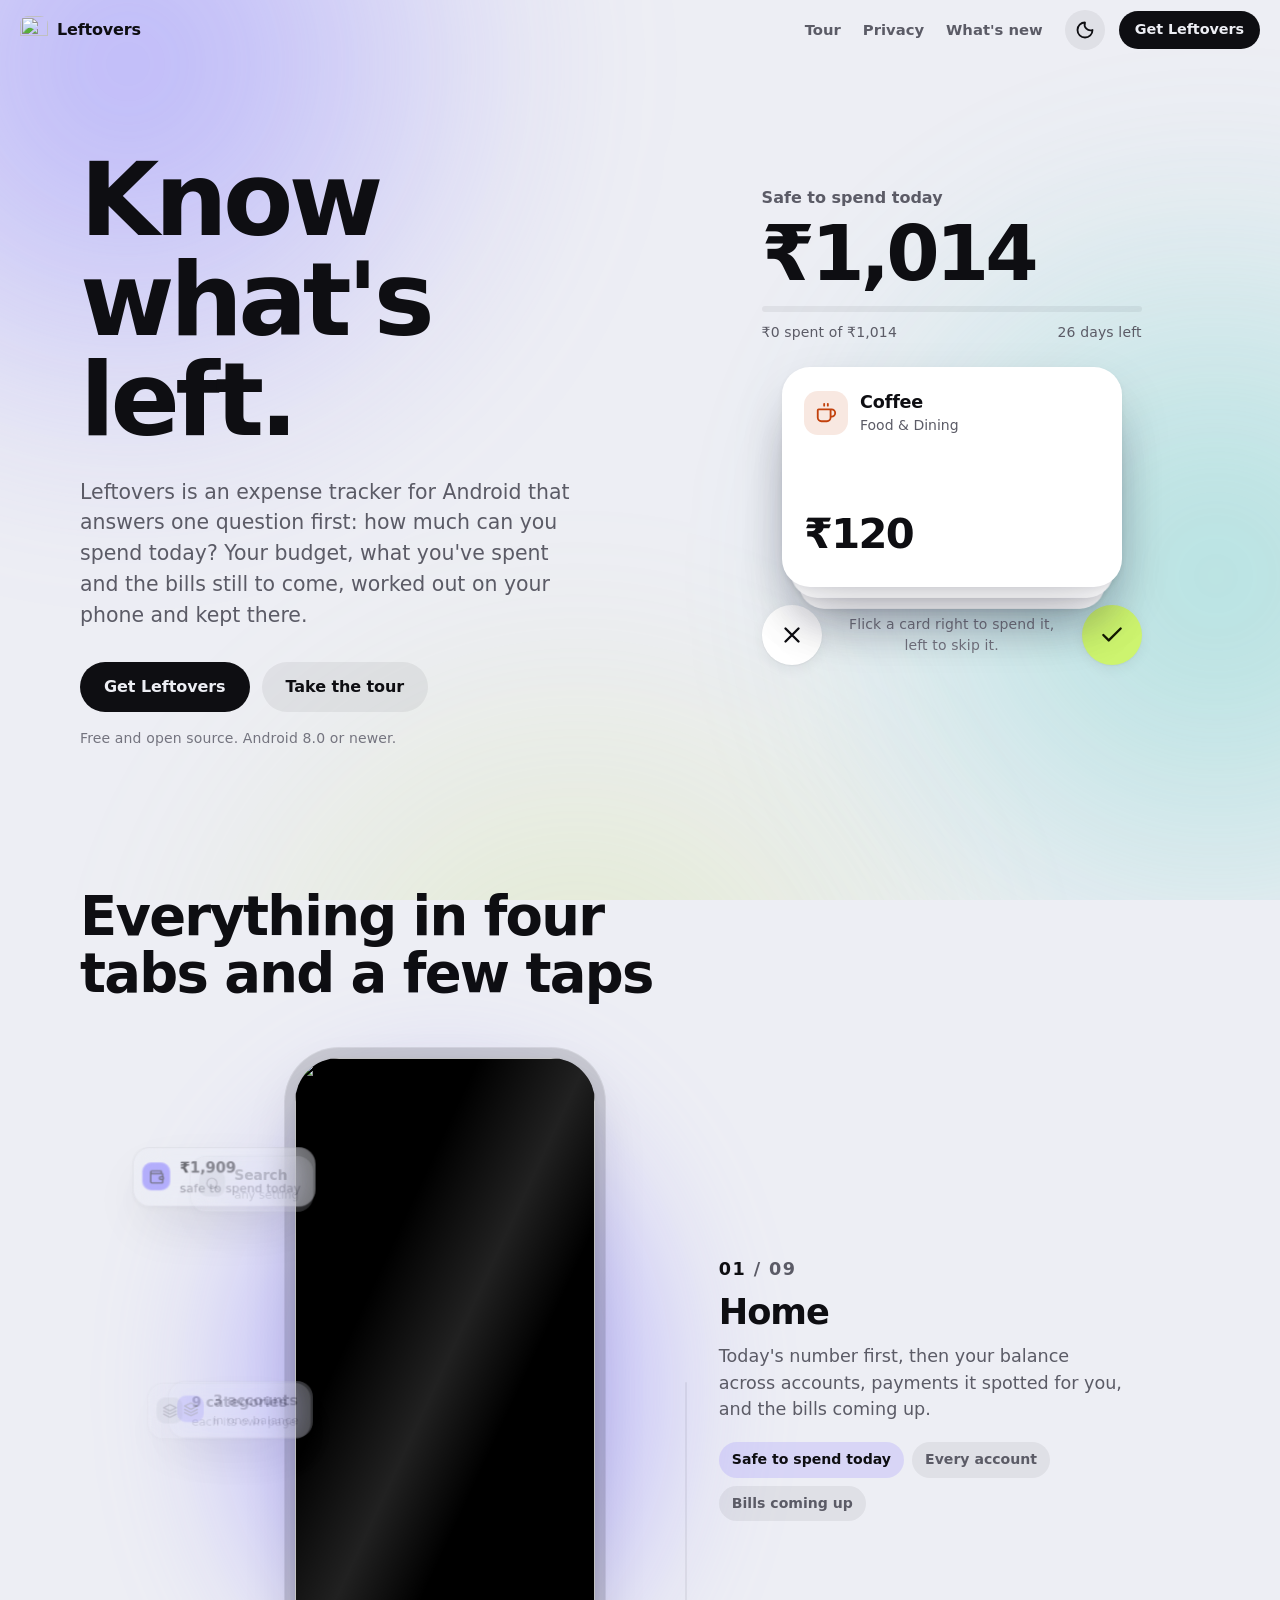
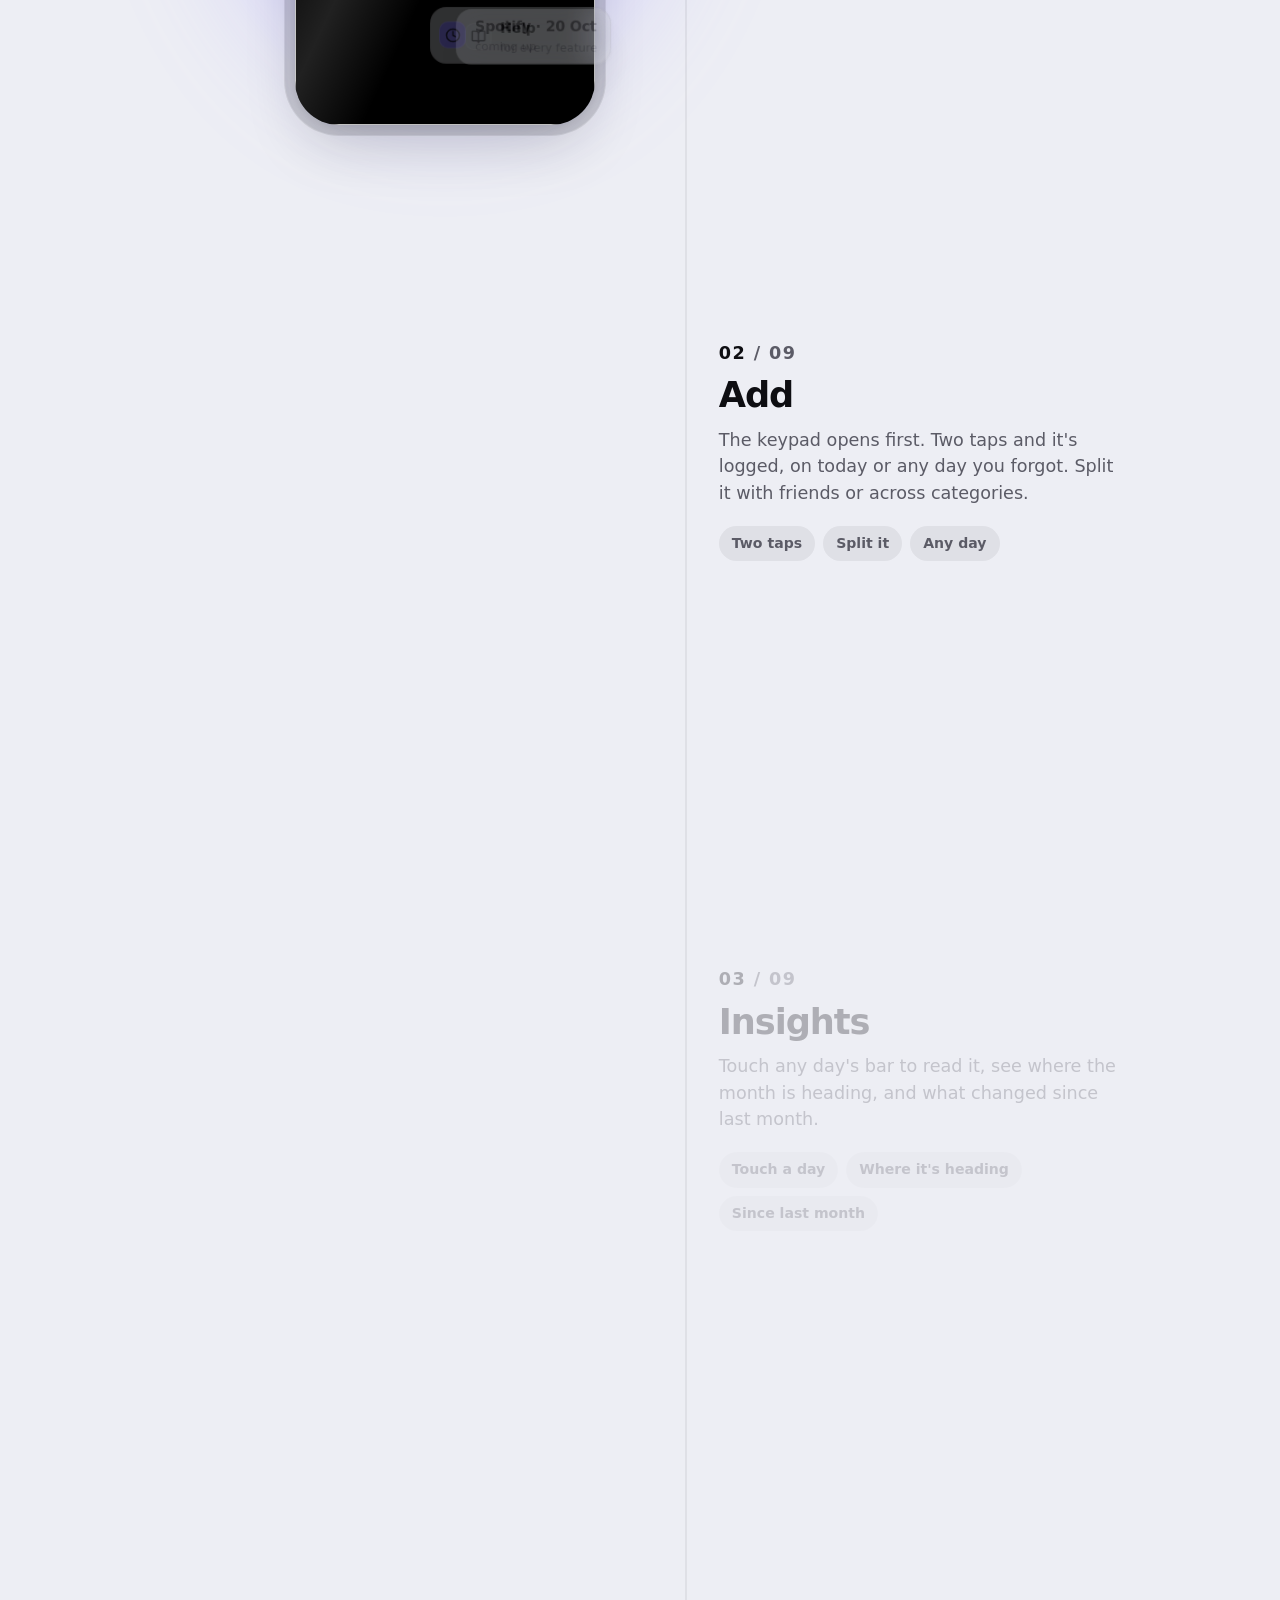
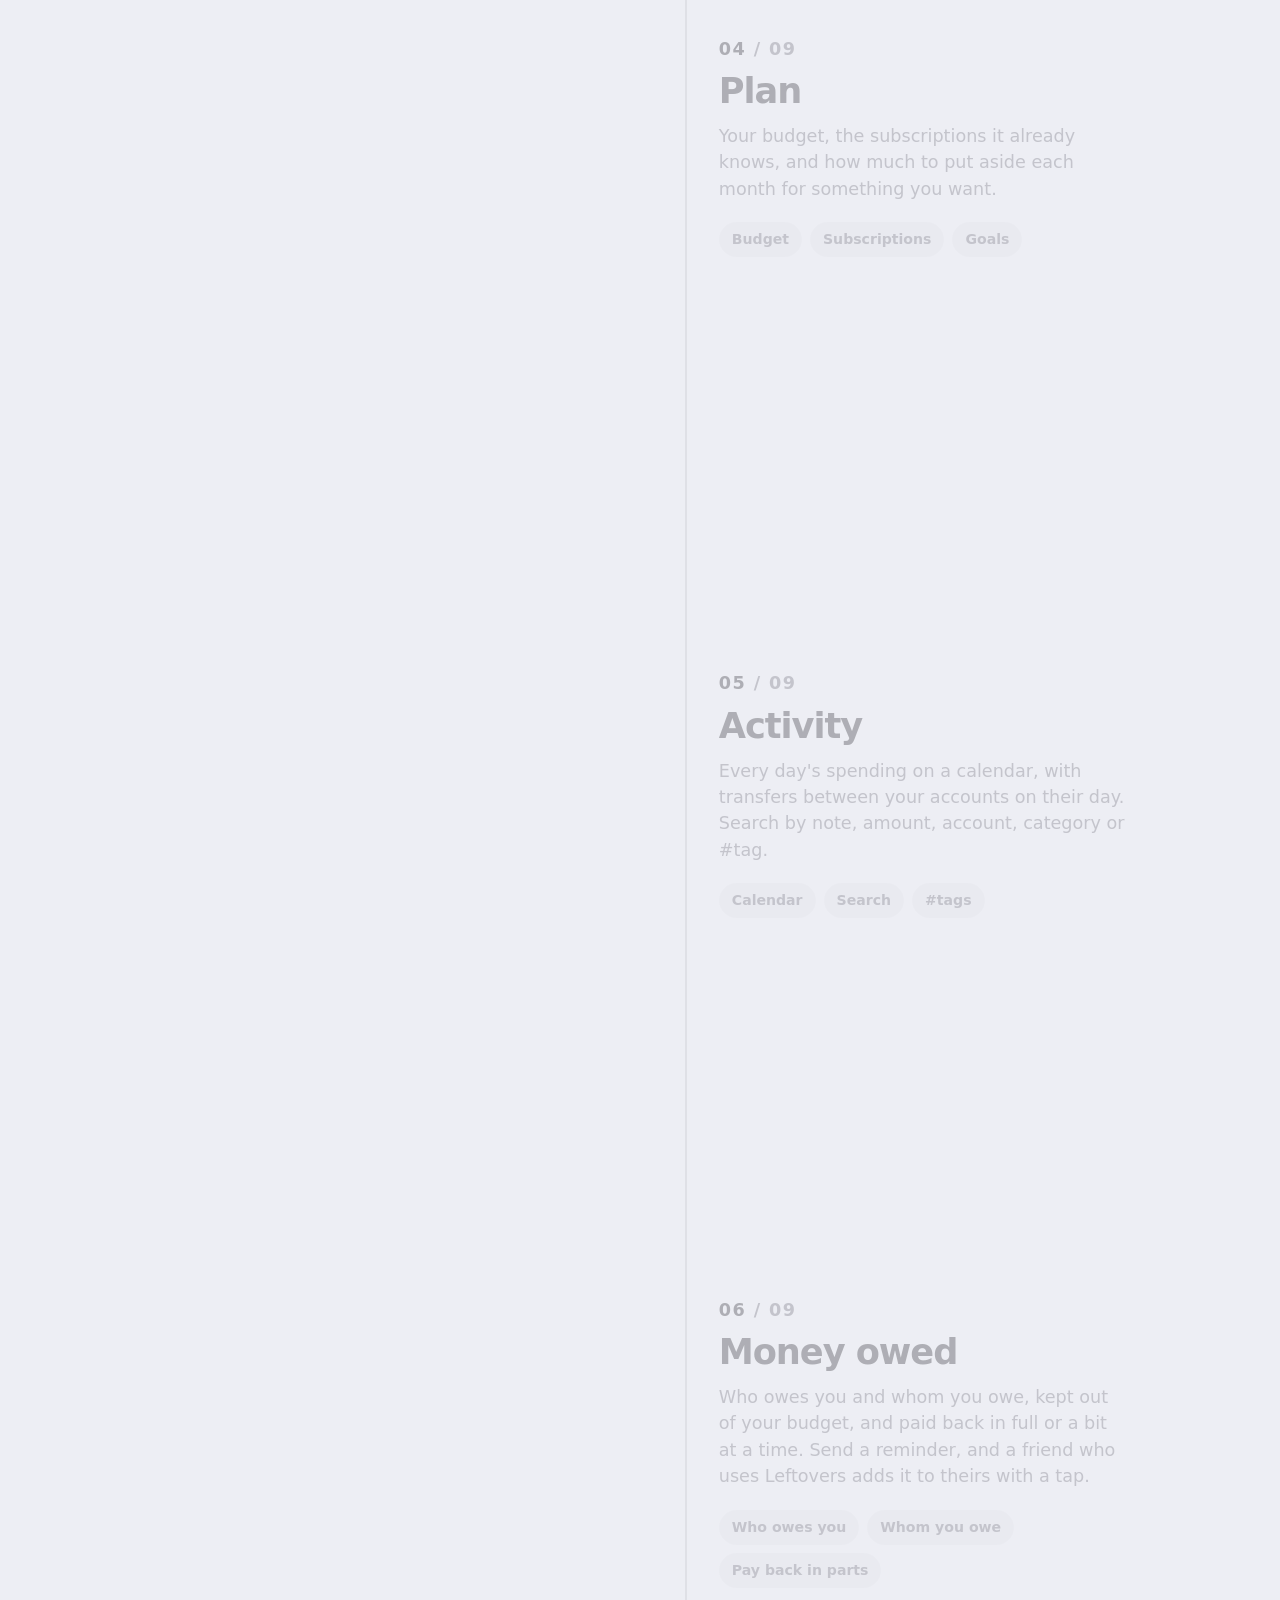
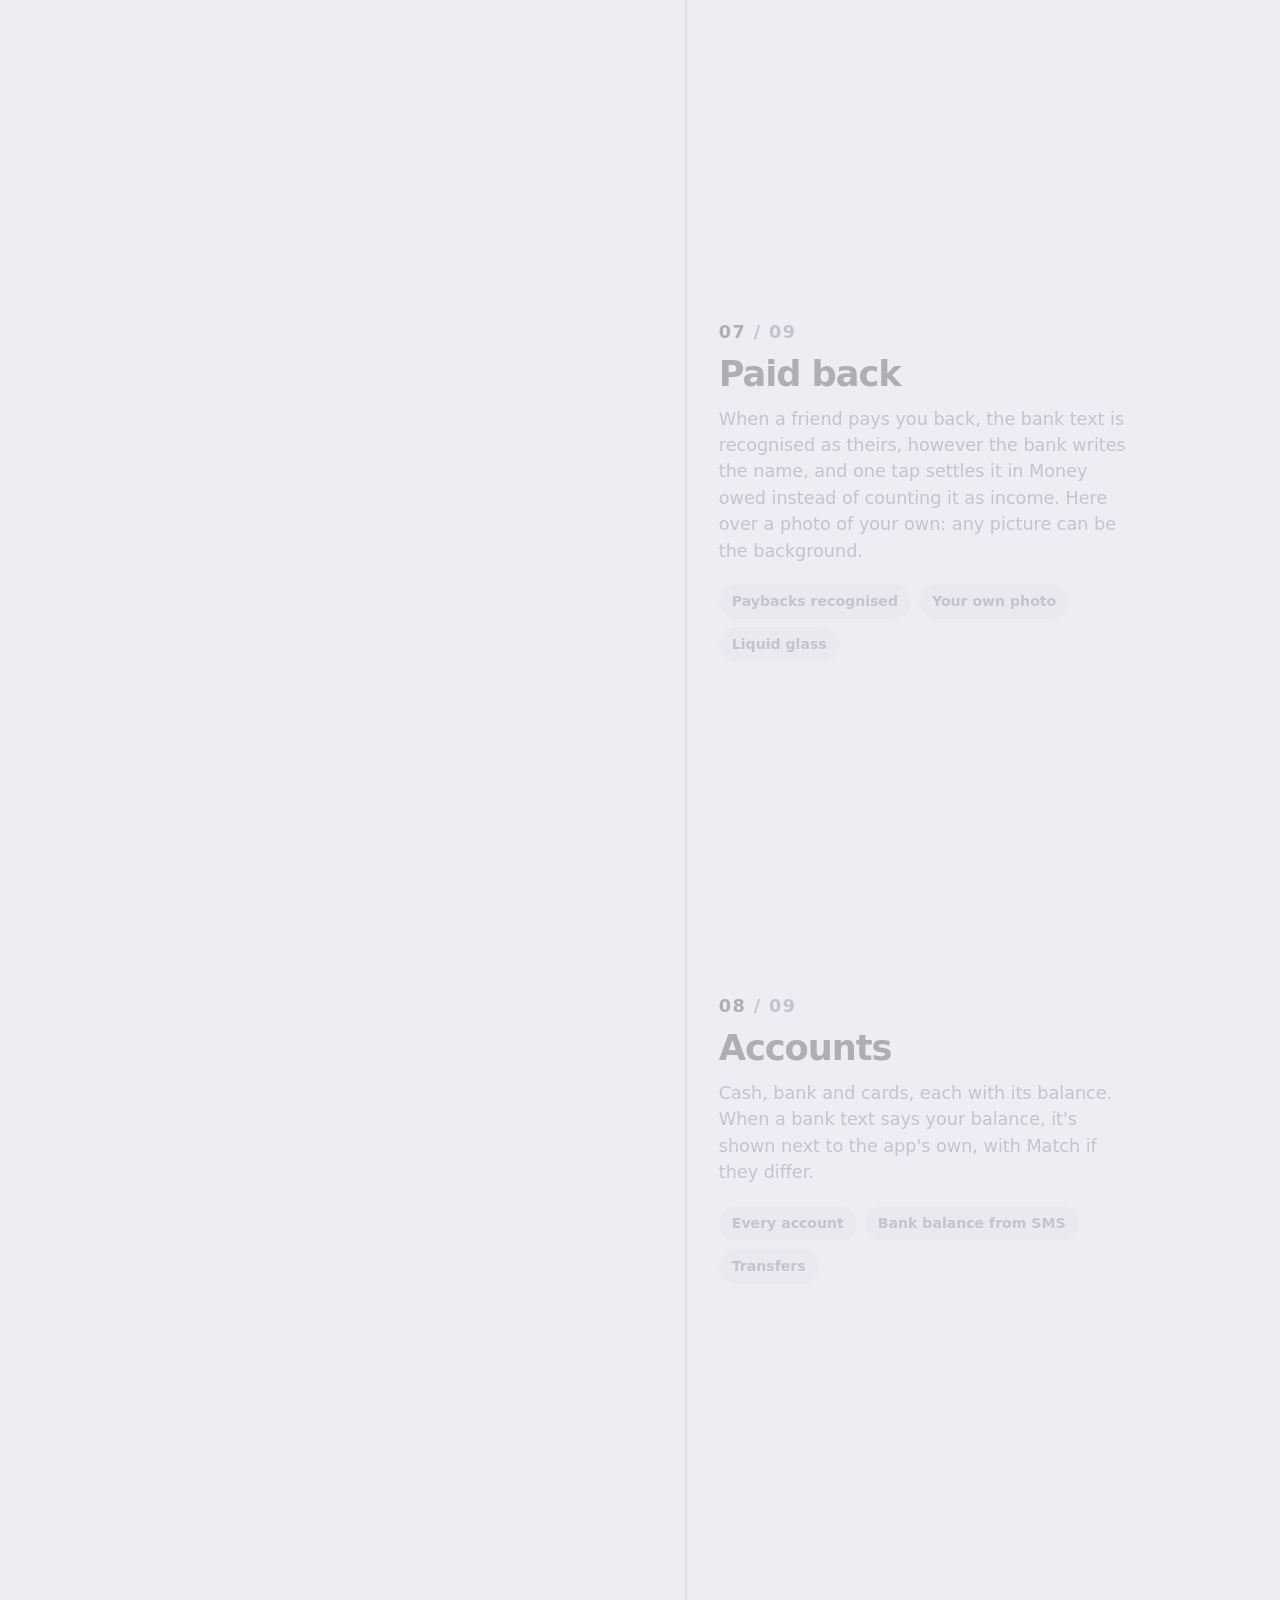
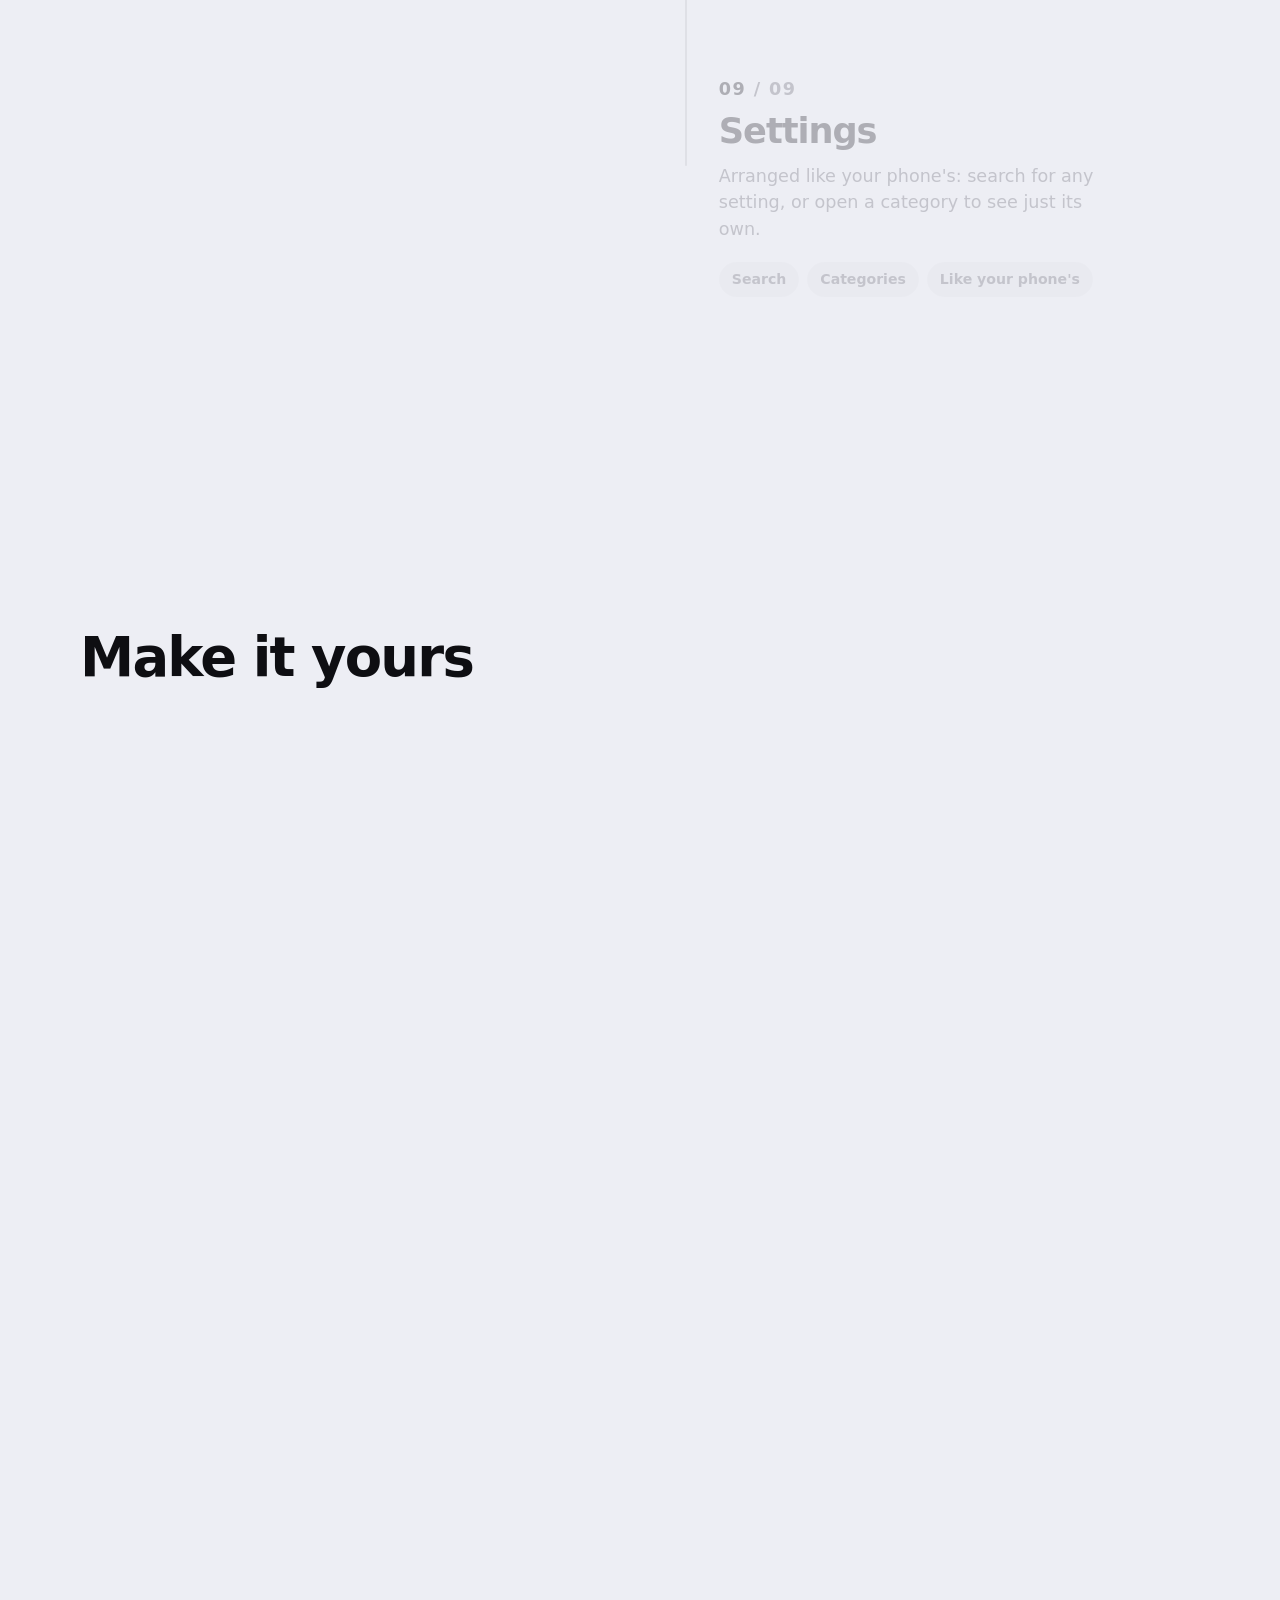
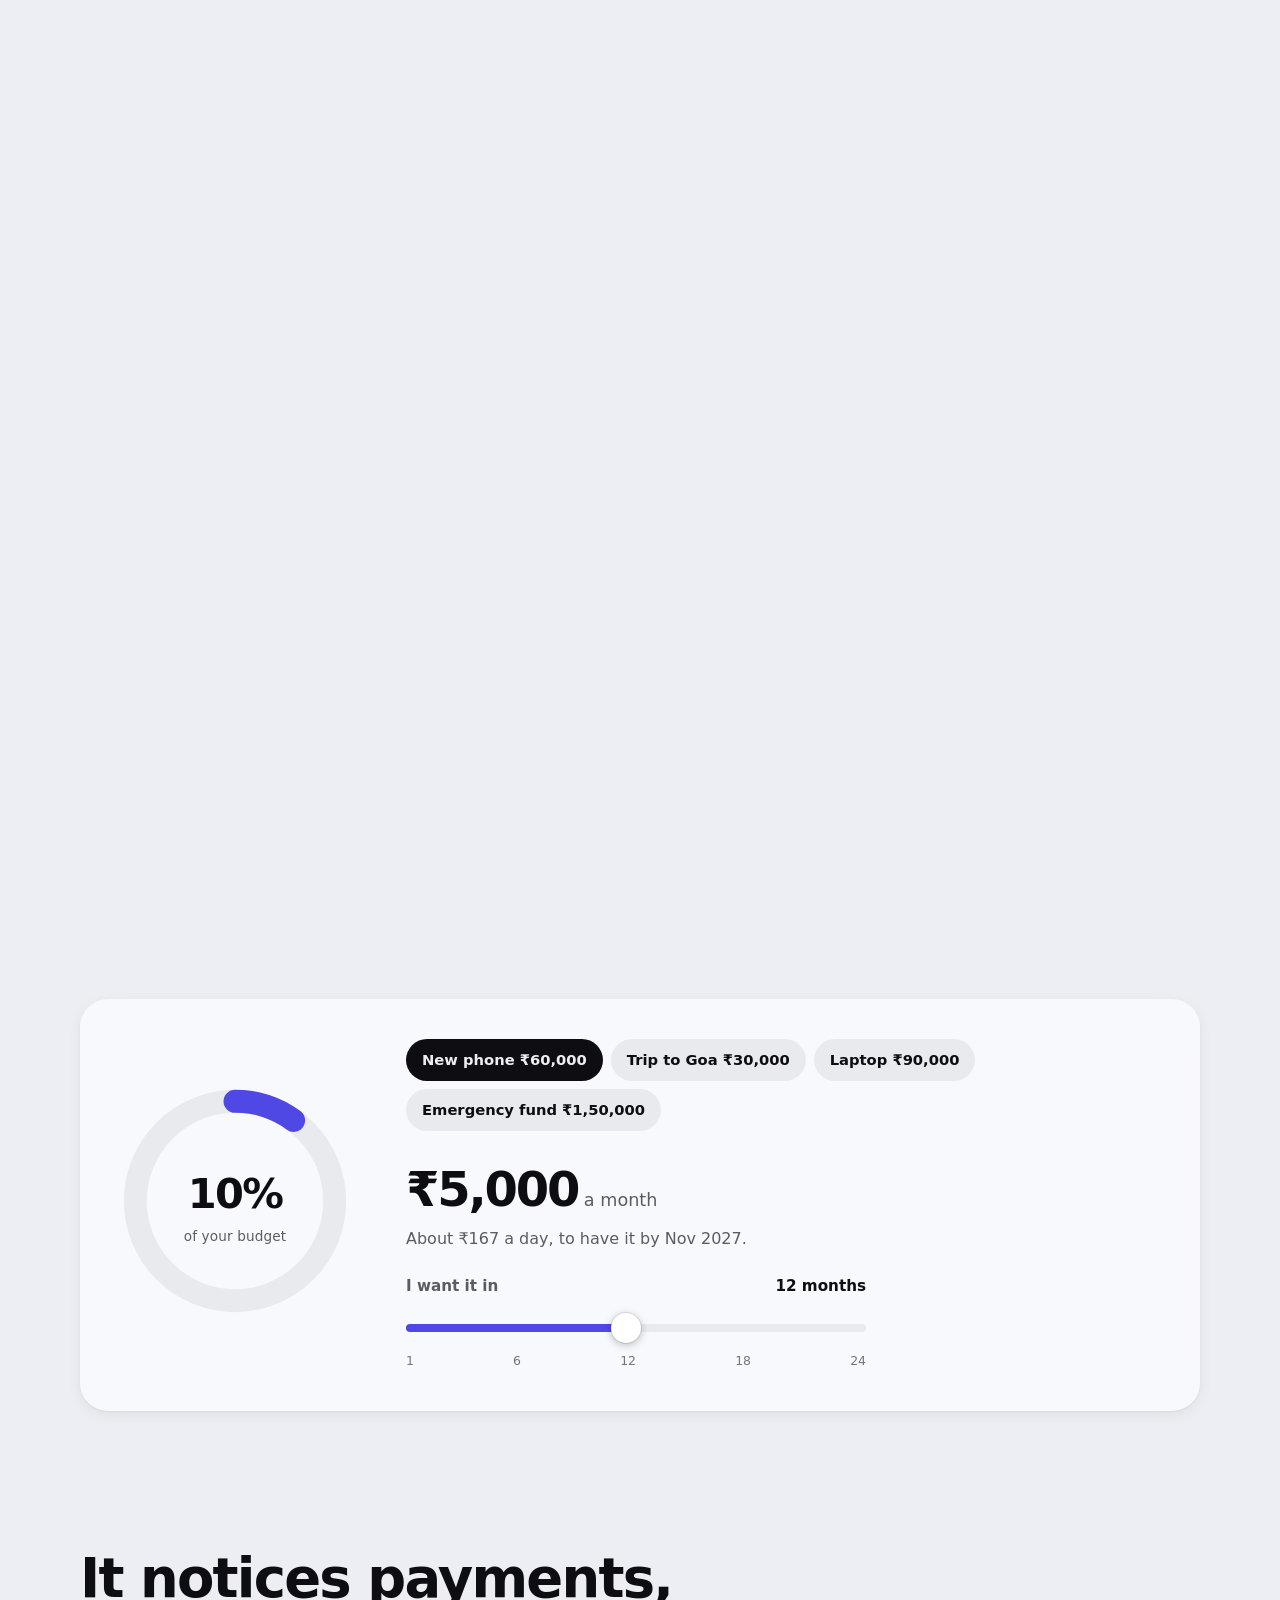
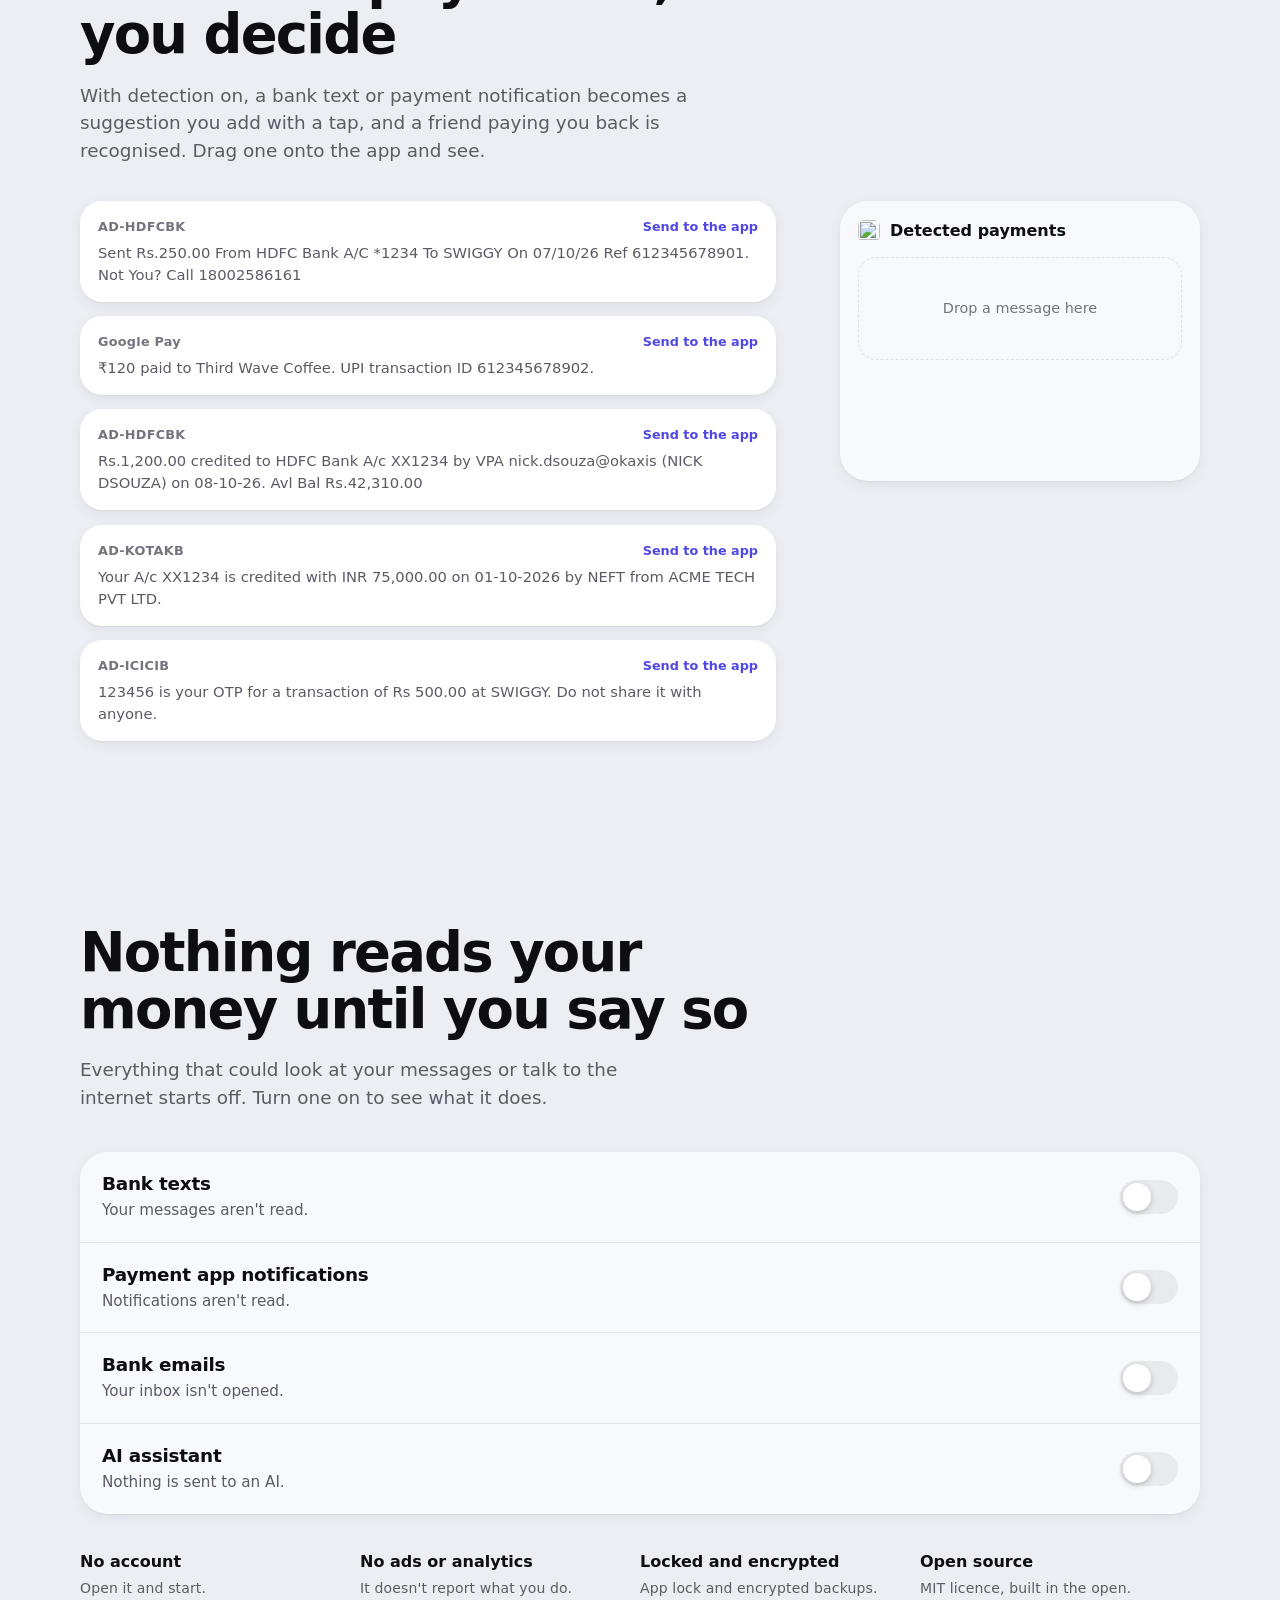
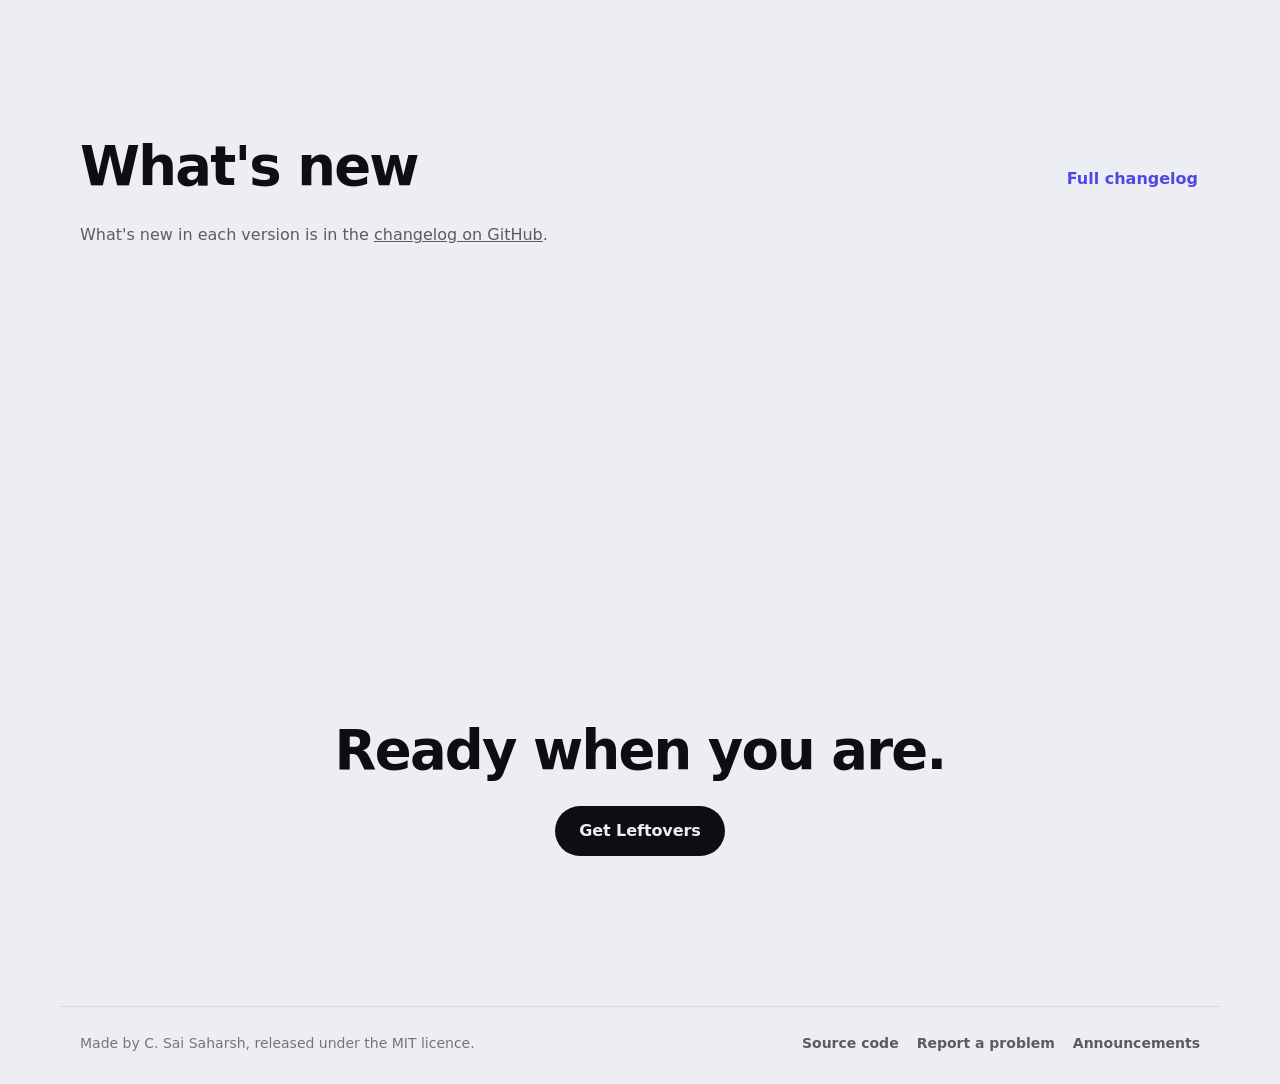
==== commit e7273e1d: "Ideas, bugs and questions go in an issue (a new Question form); Discussions is for announcements. Th" ====
--- a/website/index.html
+++ b/website/index.html
@@ -352,7 +352,7 @@
     <nav aria-label="Project">
       <a href="https://github.com/saisaharsh3/Leftovers">Source code</a>
       <a href="https://github.com/saisaharsh3/Leftovers/issues/new/choose">Report a problem</a>
-      <a href="https://github.com/saisaharsh3/Leftovers/discussions">Discussions</a>
+      <a href="https://github.com/saisaharsh3/Leftovers/discussions/categories/announcements">Announcements</a>
     </nav>
   </footer>
 
